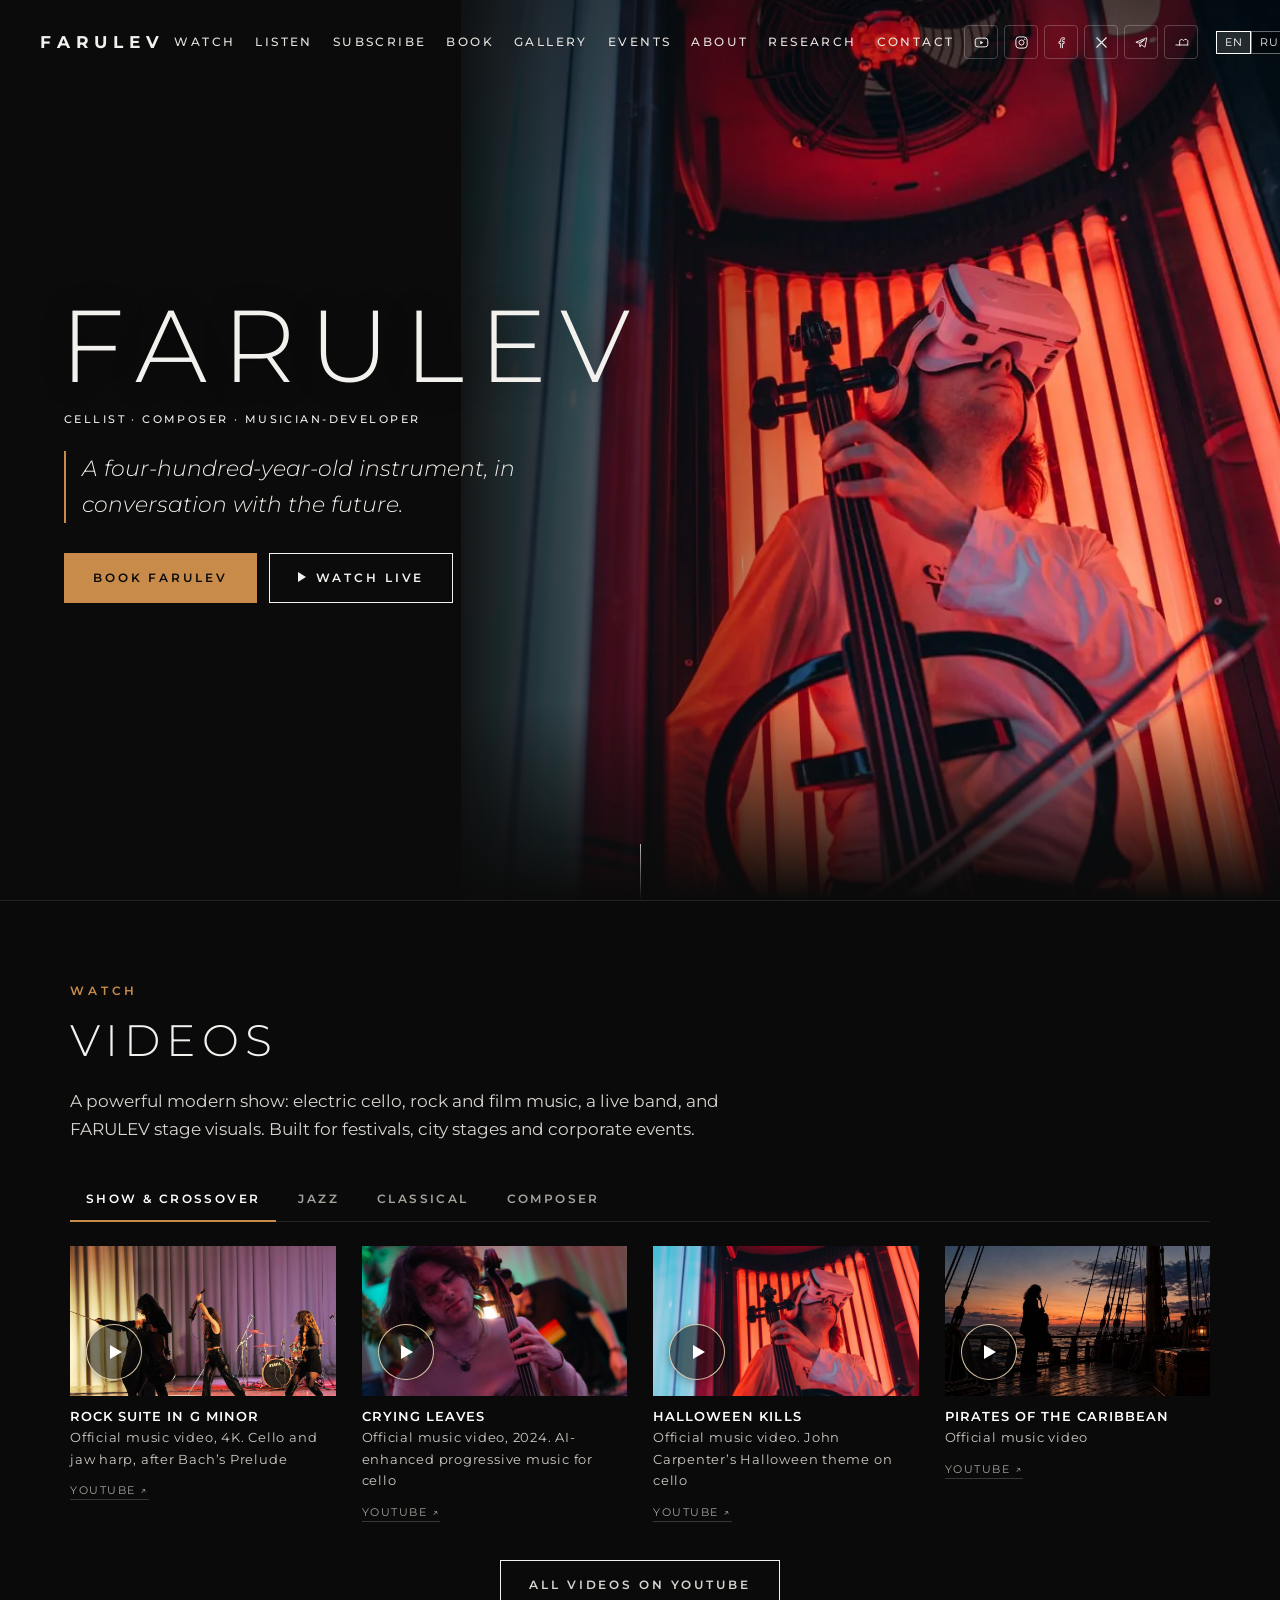
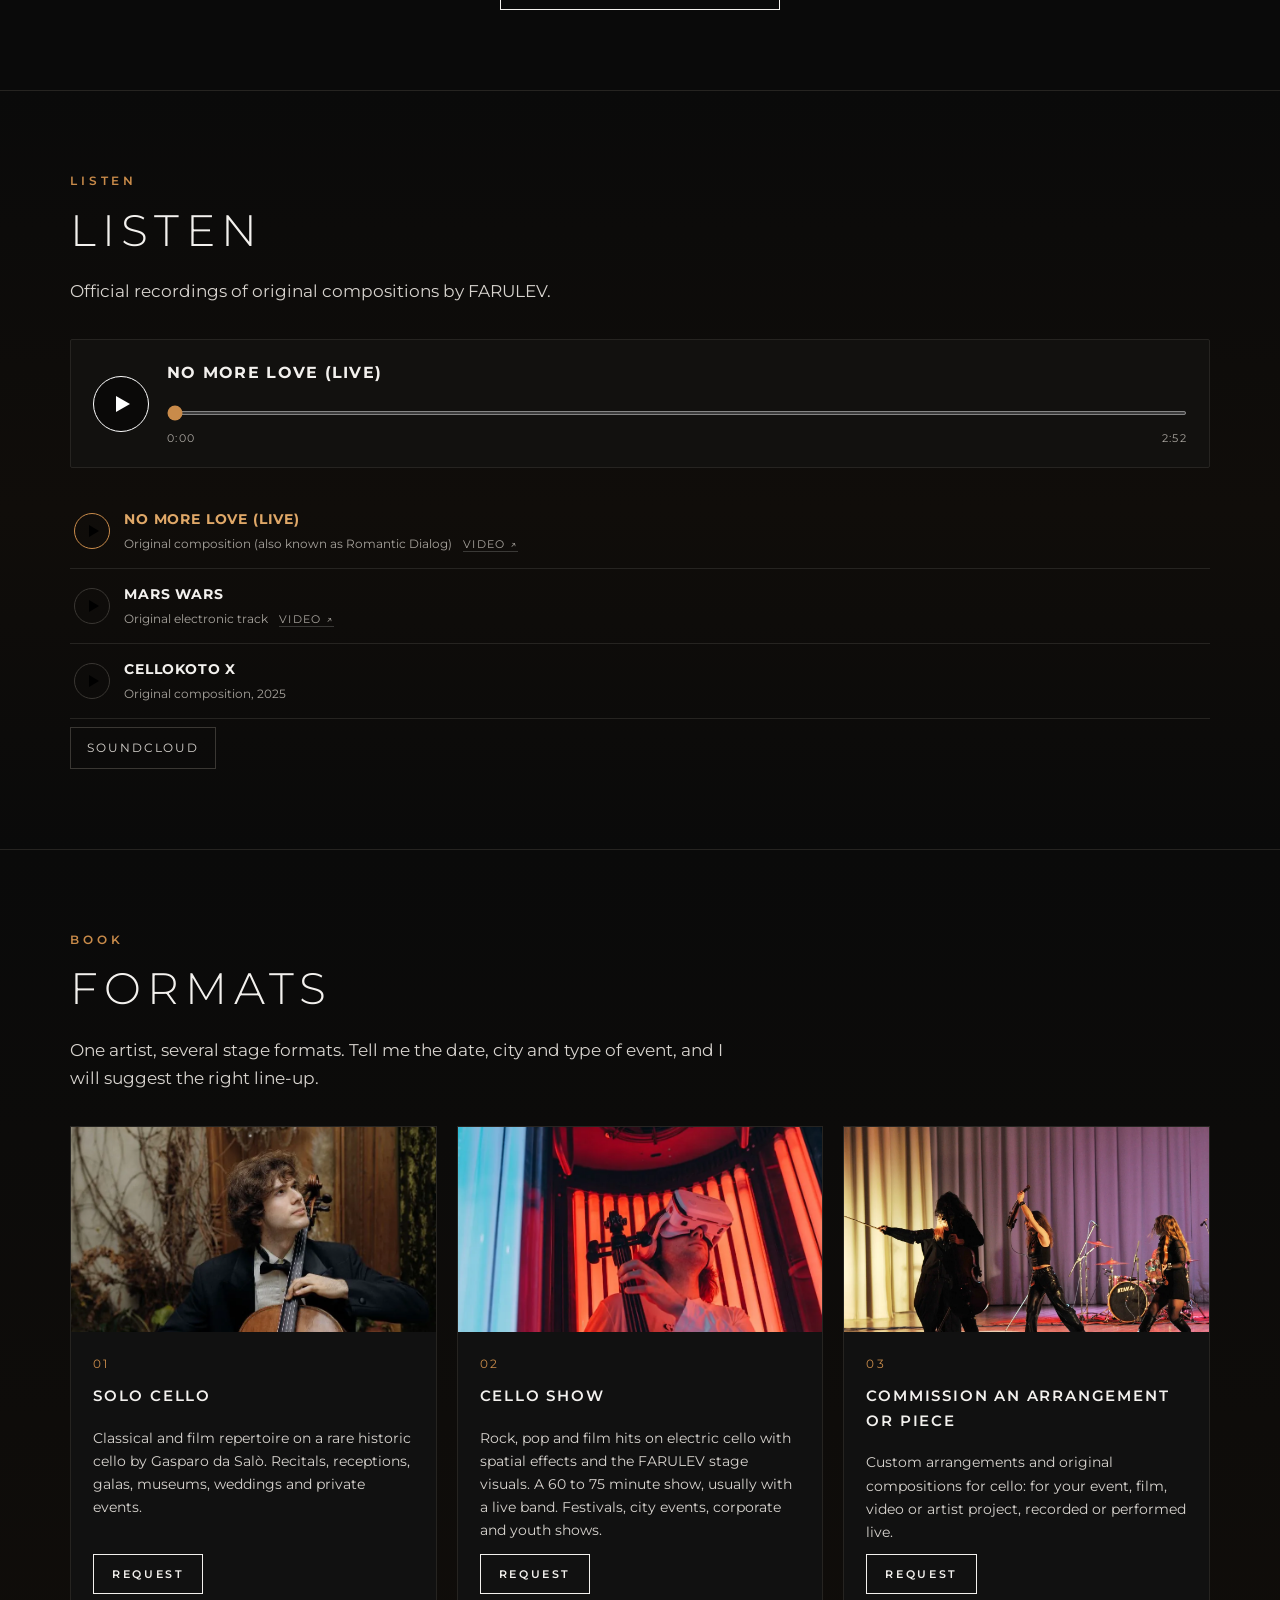
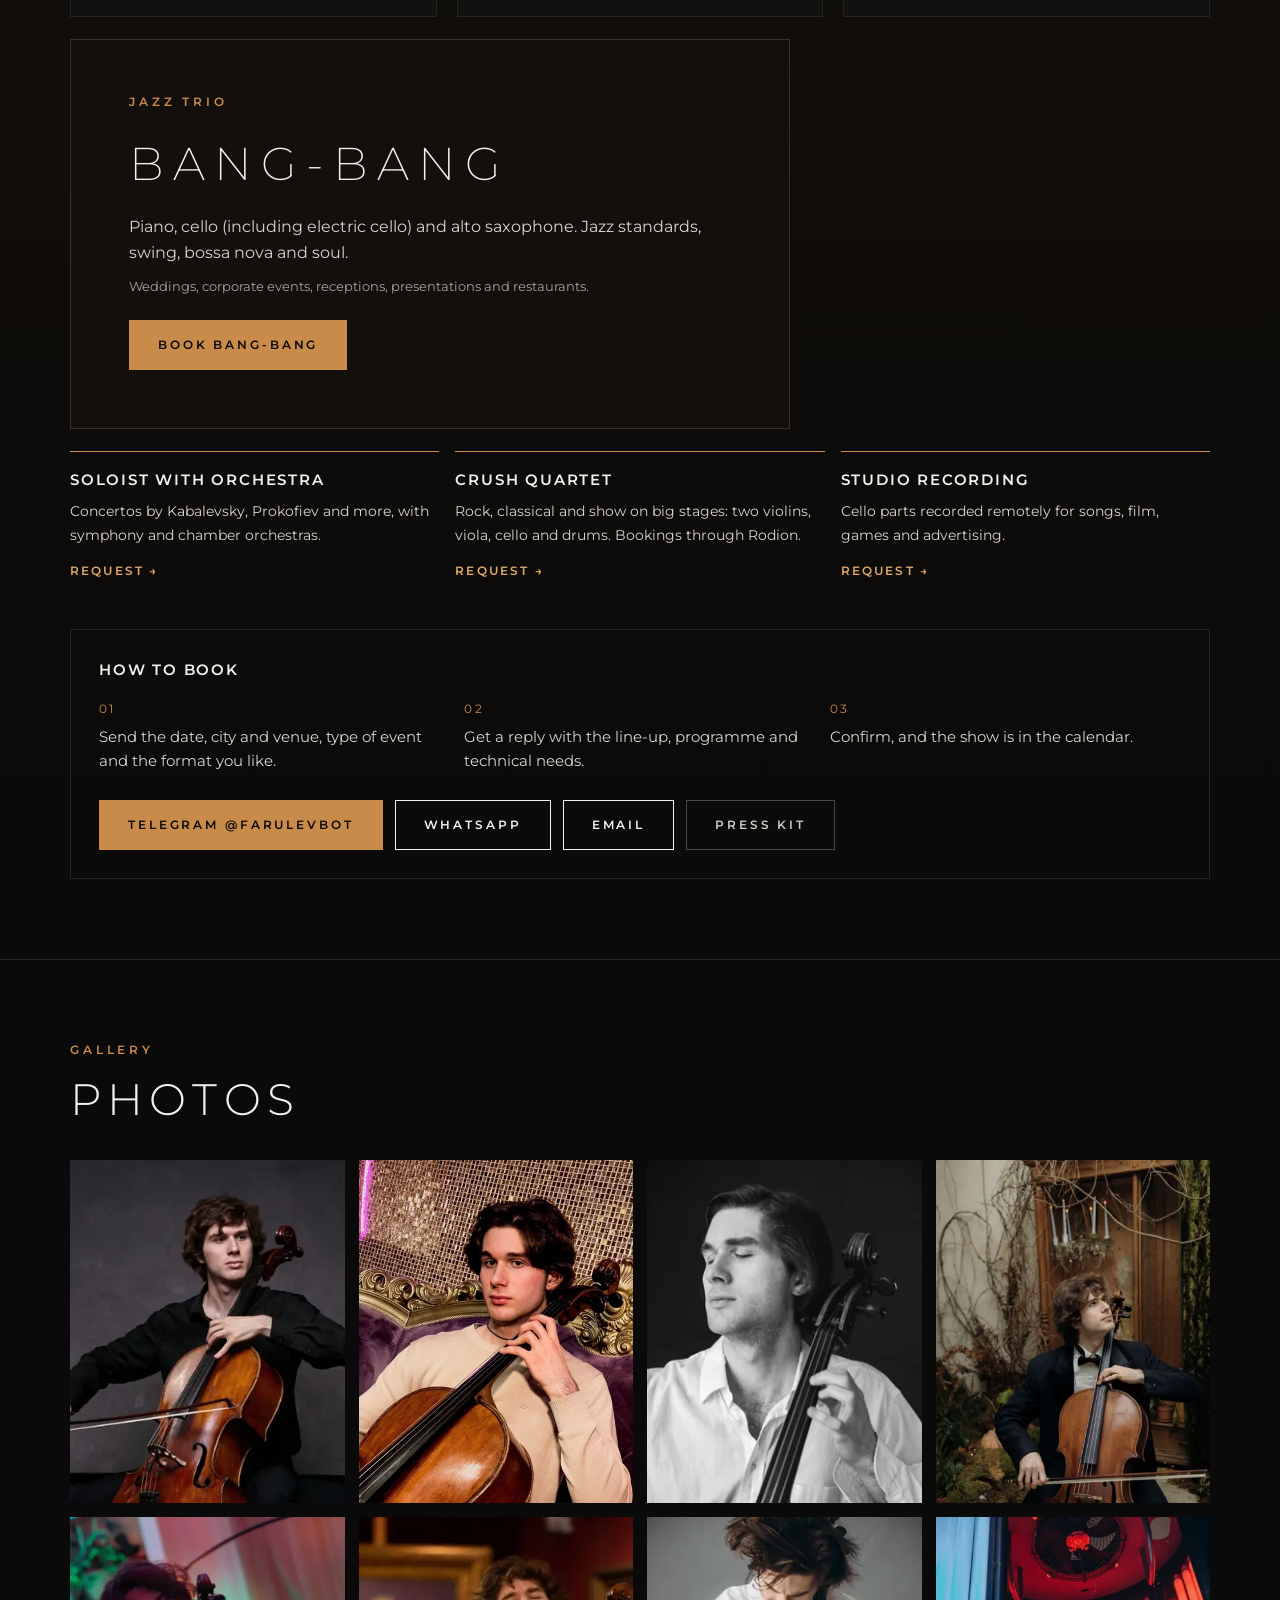
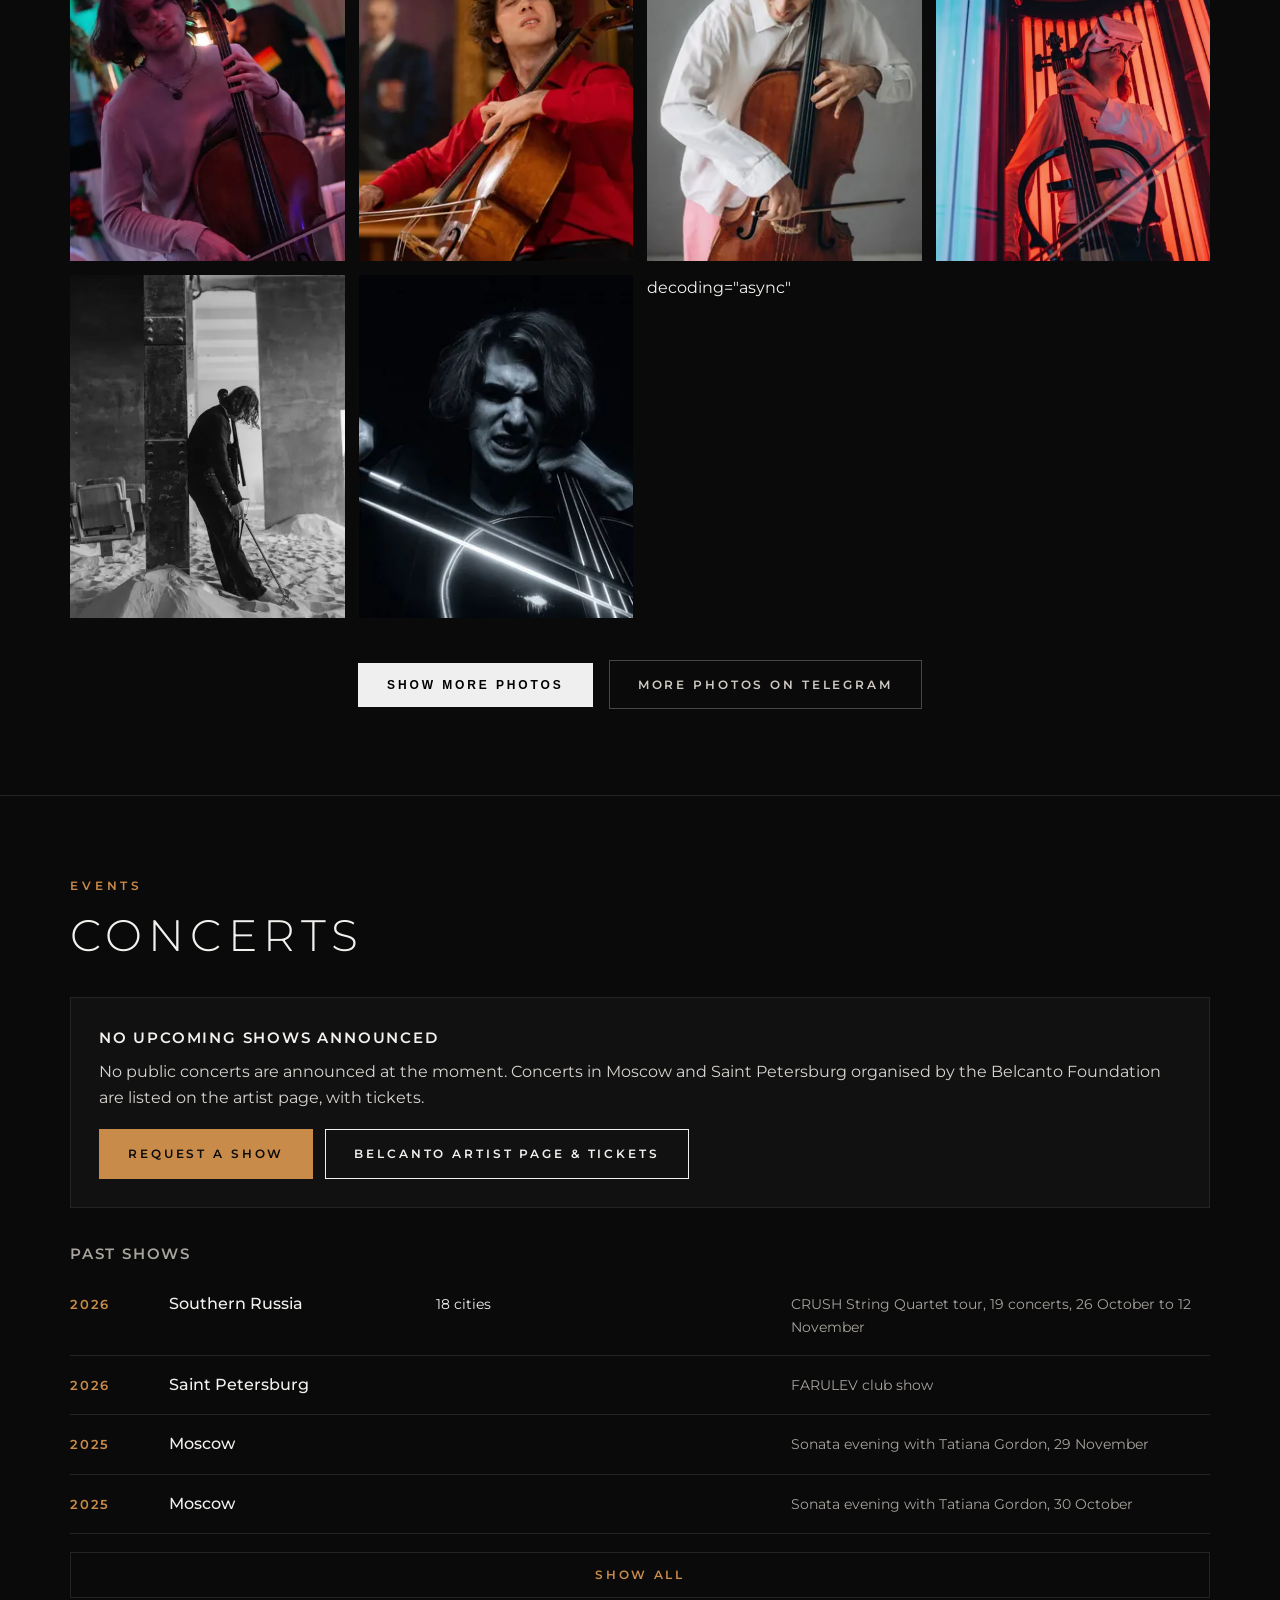
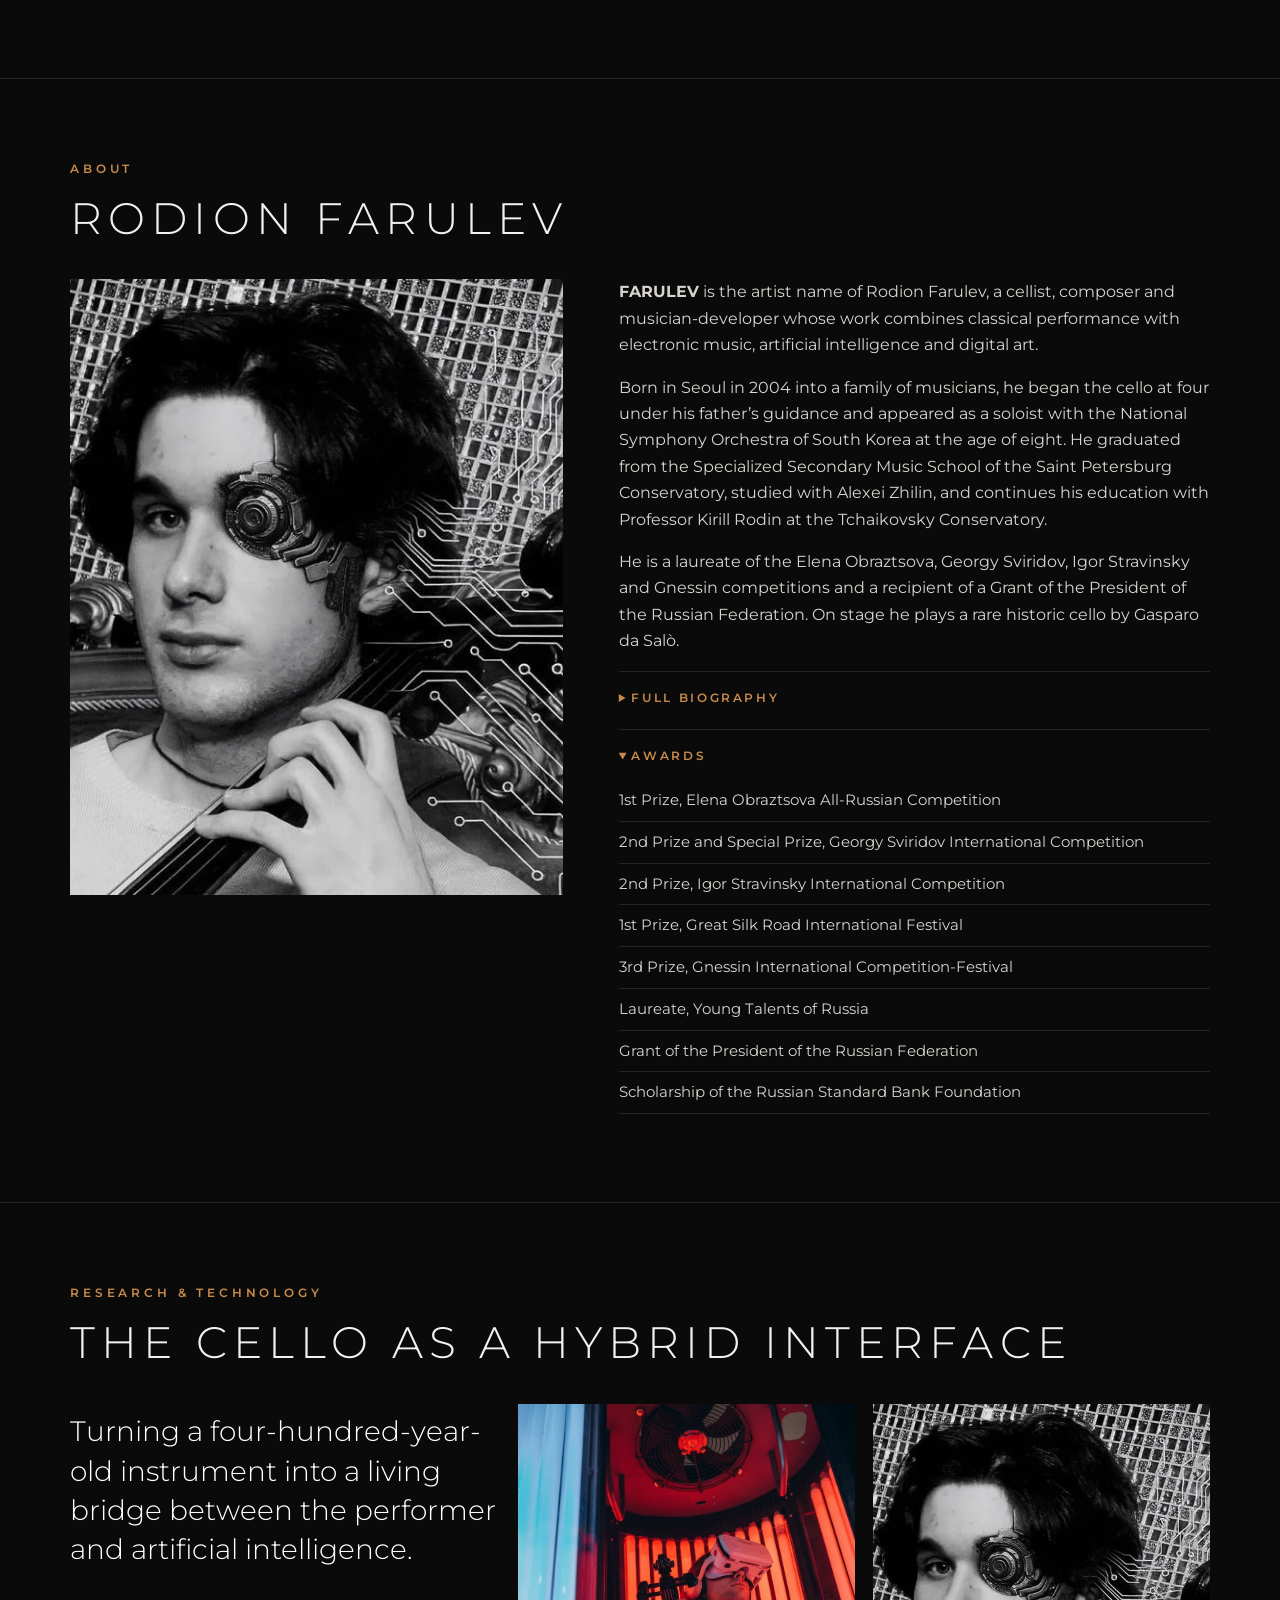
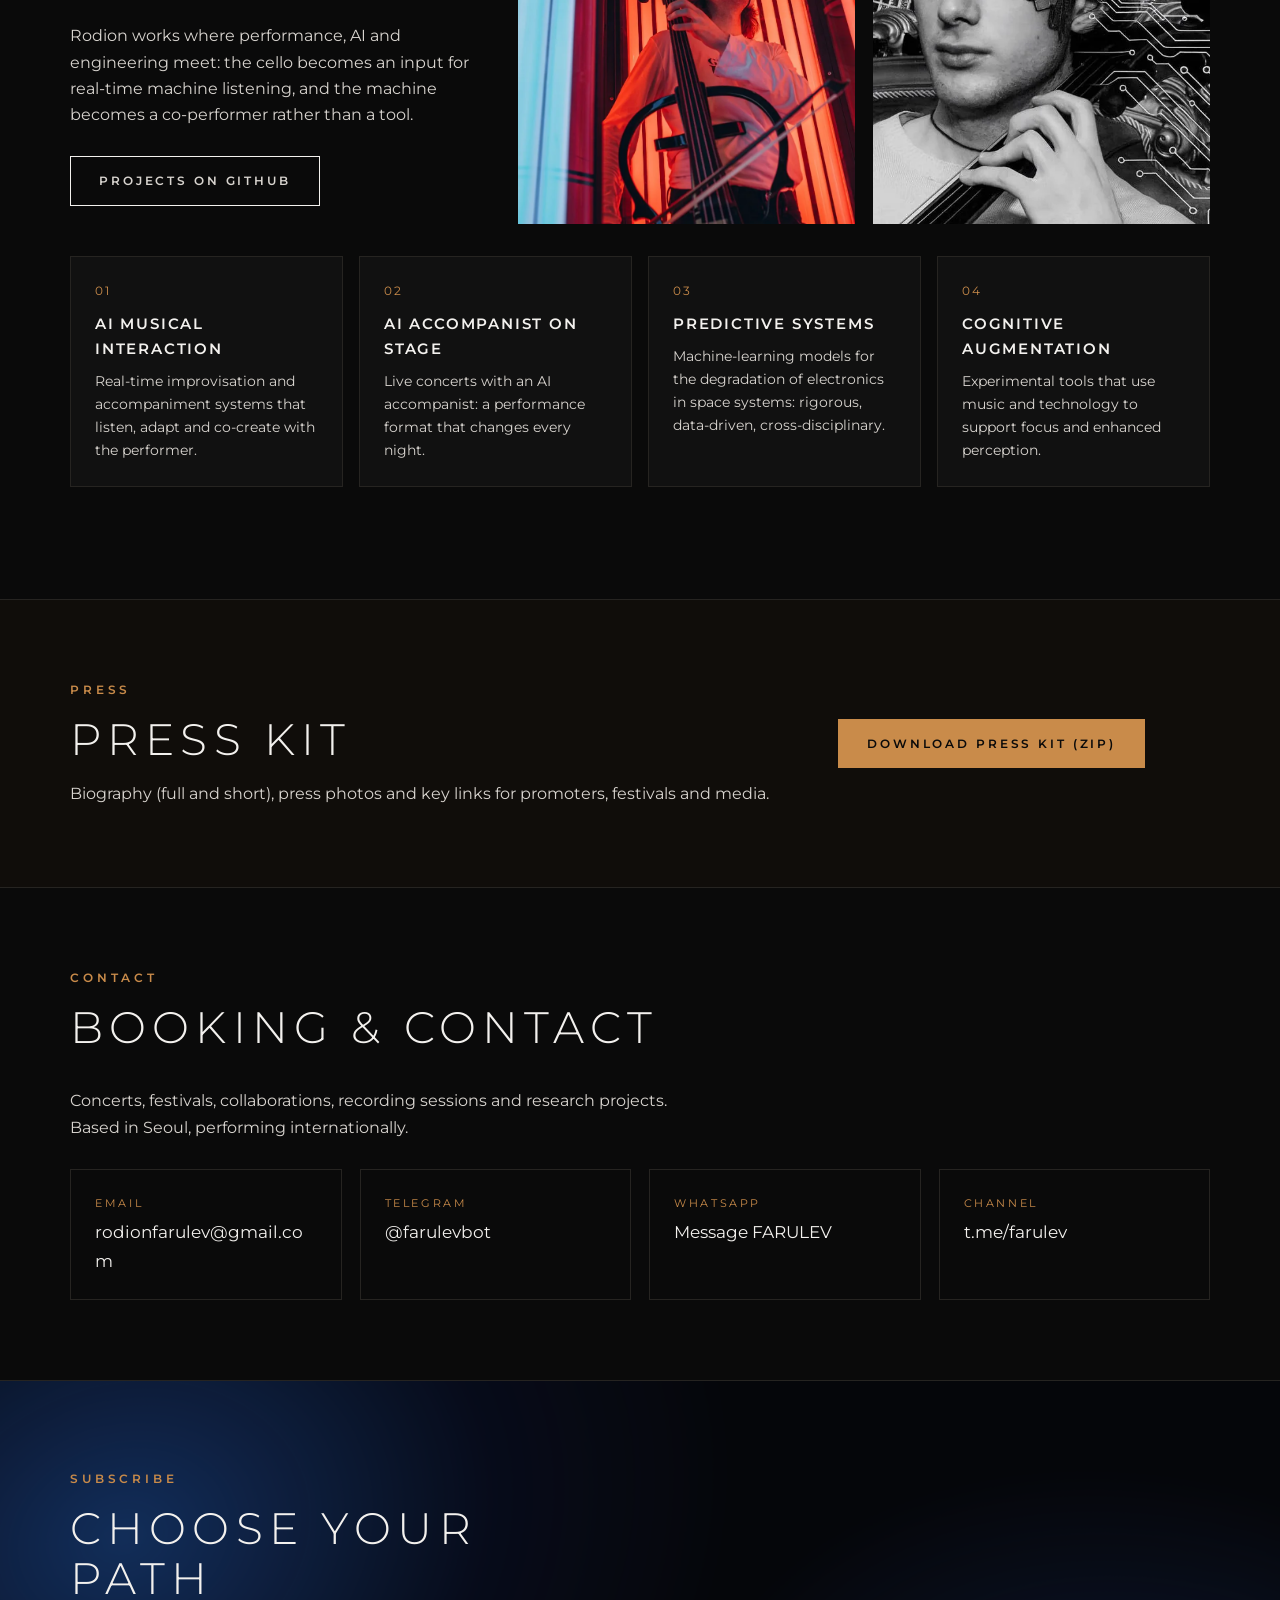
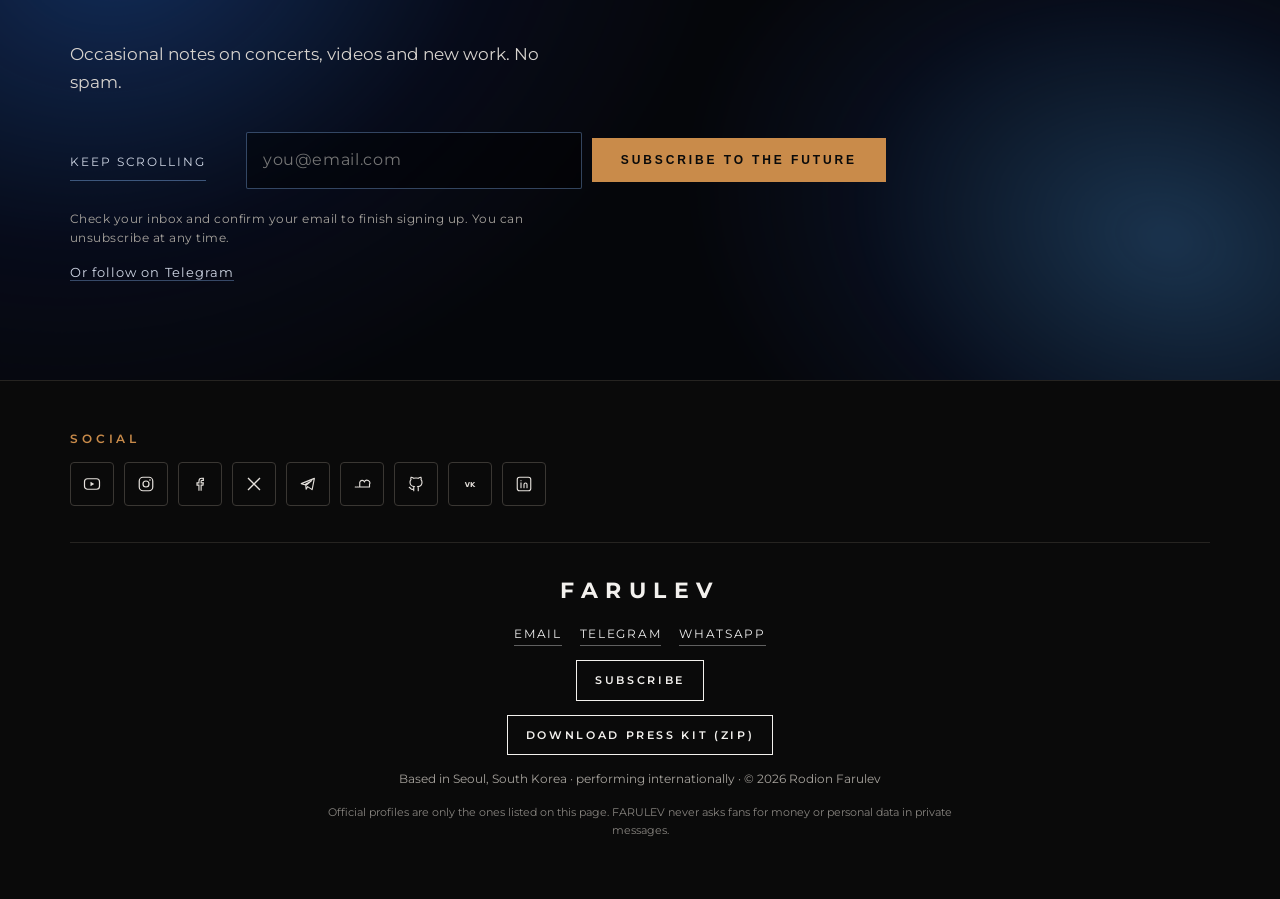
==== index.html @ 2a2e3b4a "Remove the concert-hall photo from the home hero slideshow. The hero now cycles four photographs, st" ====
<!doctype html>
<html lang="en">
<head>
<meta charset="utf-8">
<meta name="google-site-verification" content="AXUiE2TN0c1S2hLU2JSx1UadqK9WWhuqulKobGEoL-k">
<meta name="yandex-verification" content="6e8e9109e0ef683a">
<meta name="viewport" content="width=device-width,initial-scale=1">
<title>FARULEV - Cellist, Composer, Musician-Developer</title>
<meta name="description" content="FARULEV (Rodion Farulev): cellist, composer and musician-developer born in Seoul. Classical performance, electronic and crossover music, AI and digital art. Videos, concerts, biography and booking.">
<link rel="canonical" href="https://farulev.com/">
<link rel="alternate" hreflang="en" href="https://farulev.com/">
<link rel="alternate" hreflang="zh-CN" href="https://farulev.com/zh/">
<link rel="alternate" hreflang="ko" href="https://farulev.com/ko/">
<link rel="alternate" hreflang="ru" href="https://farulev.com/ru/">
<link rel="alternate" hreflang="x-default" href="https://farulev.com/">
<meta name="theme-color" content="#0a0a0a">
<meta property="og:type" content="website">
<meta property="og:site_name" content="FARULEV">
<meta property="og:title" content="FARULEV - Cellist, Composer, Musician-Developer">
<meta property="og:description" content="FARULEV (Rodion Farulev): cellist, composer and musician-developer born in Seoul. Classical performance, electronic and crossover music, AI and digital art. Videos, concerts, biography and booking.">
<meta property="og:url" content="https://farulev.com/">
<meta property="og:image" content="https://farulev.com/assets/img/og-image.jpg?v=759cbd2135">
<meta property="og:image:width" content="1200"><meta property="og:image:height" content="630">
<meta property="og:locale" content="en_US">
<meta name="twitter:card" content="summary_large_image">
<meta name="twitter:title" content="FARULEV - Cellist, Composer, Musician-Developer">
<meta name="twitter:description" content="FARULEV (Rodion Farulev): cellist, composer and musician-developer born in Seoul. Classical performance, electronic and crossover music, AI and digital art. Videos, concerts, biography and booking.">
<meta name="twitter:image" content="https://farulev.com/assets/img/og-image.jpg?v=759cbd2135">
<link rel="icon" href="/assets/img/favicon.svg?v=508ca19b02" type="image/svg+xml">
<link rel="preconnect" href="https://fonts.googleapis.com"><link rel="preconnect" href="https://fonts.gstatic.com" crossorigin>
<link href="https://fonts.googleapis.com/css2?family=Montserrat:ital,wght@0,200;0,300;0,400;0,500;0,600;0,700;1,300&amp;display=swap&amp;subset=cyrillic" rel="stylesheet">
<link rel="preload" as="image" href="/assets/img/hero-slide-vr-mobile.d25738831a.webp?v=d25738831a" media="(max-width:699px)" type="image/webp">
<link rel="preload" as="image" href="/assets/img/hero-slide-vr.374fdefdcc.webp?v=374fdefdcc" media="(min-width:700px)" type="image/webp">
<link rel="stylesheet" href="/assets/css/style.css?v=27dece374d">
<script type="application/ld+json">{"@context": "https://schema.org", "@graph": [{"@type": "Person", "@id": "https://farulev.com/#person", "name": "Rodion Farulev", "alternateName": ["FARULEV", "Родион Фарулев"], "url": "https://farulev.com/", "image": "https://farulev.com/assets/img/og-image.jpg?v=759cbd2135", "jobTitle": "Cellist, composer, musician-developer", "birthPlace": {"@type": "Place", "name": "Seoul, South Korea"}, "homeLocation": {"@type": "Place", "name": "Seoul, South Korea"}, "email": "mailto:rodionfarulev@gmail.com", "knowsAbout": ["Cello", "Classical music", "Electronic music", "Artificial intelligence", "Machine learning"], "sameAs": ["https://www.youtube.com/@CyberFarulev", "https://www.instagram.com/cyberfarulev/", "https://www.facebook.com/celle0n", "https://x.com/farulevcello", "https://t.me/farulev", "https://soundcloud.com/farulev", "https://github.com/farulev", "https://vk.com/farulev", "https://www.linkedin.com/in/celleon/", "https://www.belcantofund.com/people/rodion-farulev/"]}, {"@type": "MusicGroup", "@id": "https://farulev.com/#artist", "name": "FARULEV", "genre": ["Classical", "Crossover", "Rock", "Jazz"], "url": "https://farulev.com/", "image": "https://farulev.com/assets/img/og-image.jpg?v=759cbd2135", "member": {"@id": "https://farulev.com/#person"}, "sameAs": ["https://www.youtube.com/@CyberFarulev", "https://www.instagram.com/cyberfarulev/", "https://www.facebook.com/celle0n", "https://x.com/farulevcello", "https://t.me/farulev", "https://soundcloud.com/farulev", "https://github.com/farulev", "https://vk.com/farulev", "https://www.linkedin.com/in/celleon/"]}, {"@type": "WebSite", "url": "https://farulev.com/", "name": "FARULEV", "inLanguage": ["en", "zh-CN", "ko", "ru"]}]}</script>
</head>
<body>
<a class="skip" href="#main">Skip to content</a>
<header class="top">
 <a class="logo" href="/" aria-label="FARULEV home">FARULEV</a>
 <nav id="nav" class="nav" aria-label="Main"><a href="#watch">Watch</a><a href="#listen">Listen</a><a href="#subscribe">Subscribe</a><a href="#book">Book</a><a href="#gallery">Gallery</a><a href="#events">Events</a><a href="#about">About</a><a href="#research">Research</a><a href="#contact">Contact</a><div class="nsoc"><a href="https://www.youtube.com/@CyberFarulev" rel="me noopener" target="_blank" aria-label="YouTube" title="YouTube"><svg viewBox="0 0 24 24"><rect x="2" y="5" width="20" height="14" rx="4" fill="none" stroke="currentColor" stroke-width="1.6"/><path d="M10 9l5 3-5 3z" fill="currentColor"/></svg></a><a href="https://www.instagram.com/cyberfarulev/" rel="me noopener" target="_blank" aria-label="Instagram" title="Instagram"><svg viewBox="0 0 24 24"><rect x="3" y="3" width="18" height="18" rx="5" fill="none" stroke="currentColor" stroke-width="1.6"/><circle cx="12" cy="12" r="4" fill="none" stroke="currentColor" stroke-width="1.6"/><circle cx="17.3" cy="6.7" r="1.1" fill="currentColor"/></svg></a><a href="https://www.facebook.com/celle0n" rel="me noopener" target="_blank" aria-label="Facebook" title="Facebook"><svg viewBox="0 0 24 24"><path d="M13.5 21v-7.5h2.5l.4-3h-2.9V8.7c0-.9.3-1.5 1.5-1.5h1.5V4.5c-.3 0-1.2-.1-2.2-.1-2.2 0-3.7 1.3-3.7 3.8v2.3H8v3h2.6V21" fill="none" stroke="currentColor" stroke-width="1.5"/></svg></a><a href="https://x.com/farulevcello" rel="me noopener" target="_blank" aria-label="X" title="X"><svg viewBox="0 0 24 24"><path d="M4 4l16 16M20 4L4 20" stroke="currentColor" stroke-width="1.8"/></svg></a><a href="https://t.me/farulev" rel="me noopener" target="_blank" aria-label="Telegram" title="Telegram"><svg viewBox="0 0 24 24"><path d="M3 11.5L20.5 4.5 17.5 19.5 11.5 15.5 9.5 19 9 14 17 7.5 7.5 13z" fill="none" stroke="currentColor" stroke-width="1.5" stroke-linejoin="round"/></svg></a><a href="https://soundcloud.com/farulev" rel="me noopener" target="_blank" aria-label="SoundCloud" title="SoundCloud"><svg viewBox="0 0 24 24"><path d="M9 16V9.8A3.3 3.3 0 0 1 15.2 9 3.6 3.6 0 0 1 22 12.4V16M9 16H22M3 16h1.2M5.4 16h1.2M7.6 16h1.2" fill="none" stroke="currentColor" stroke-width="1.5" stroke-linecap="round"/></svg></a><a href="https://github.com/farulev" rel="me noopener" target="_blank" aria-label="GitHub" title="GitHub"><svg viewBox="0 0 24 24"><path d="M9 19c-4 1.3-4-2-6-2.5m12 4.5v-3.5c0-1 .1-1.4-.5-2 2.8-.3 5.5-1.4 5.5-6a4.6 4.6 0 0 0-1.3-3.2 4.2 4.2 0 0 0-.1-3.2s-1.1-.3-3.5 1.3a12 12 0 0 0-6.2 0C6.5 2.8 5.4 3.1 5.4 3.1a4.2 4.2 0 0 0-.1 3.2A4.6 4.6 0 0 0 4 9.5c0 4.6 2.7 5.7 5.5 6-.6.6-.6 1.2-.5 2V21" fill="none" stroke="currentColor" stroke-width="1.5" stroke-linecap="round"/></svg></a><a href="https://vk.com/farulev" rel="me noopener" target="_blank" aria-label="VK" title="VK"><svg viewBox="0 0 24 24"><text x="12" y="16.5" text-anchor="middle" font-size="9" font-weight="700" font-family="system-ui,Arial,sans-serif" fill="currentColor">VK</text></svg></a><a href="https://www.linkedin.com/in/celleon/" rel="me noopener" target="_blank" aria-label="LinkedIn" title="LinkedIn"><svg viewBox="0 0 24 24"><rect x="3" y="3" width="18" height="18" rx="3" fill="none" stroke="currentColor" stroke-width="1.5"/><path d="M8 10.5V17M8 7.5v.2M12 17v-4.2c0-1.3.8-2.1 2-2.1s2 .8 2 2.1V17" fill="none" stroke="currentColor" stroke-width="1.5" stroke-linecap="round"/></svg></a></div></nav>
 <div class="hr"><div class="hsoc"><a href="https://www.youtube.com/@CyberFarulev" rel="me noopener" target="_blank" aria-label="YouTube" title="YouTube"><svg viewBox="0 0 24 24"><rect x="2" y="5" width="20" height="14" rx="4" fill="none" stroke="currentColor" stroke-width="1.6"/><path d="M10 9l5 3-5 3z" fill="currentColor"/></svg></a><a href="https://www.instagram.com/cyberfarulev/" rel="me noopener" target="_blank" aria-label="Instagram" title="Instagram"><svg viewBox="0 0 24 24"><rect x="3" y="3" width="18" height="18" rx="5" fill="none" stroke="currentColor" stroke-width="1.6"/><circle cx="12" cy="12" r="4" fill="none" stroke="currentColor" stroke-width="1.6"/><circle cx="17.3" cy="6.7" r="1.1" fill="currentColor"/></svg></a><a href="https://www.facebook.com/celle0n" rel="me noopener" target="_blank" aria-label="Facebook" title="Facebook"><svg viewBox="0 0 24 24"><path d="M13.5 21v-7.5h2.5l.4-3h-2.9V8.7c0-.9.3-1.5 1.5-1.5h1.5V4.5c-.3 0-1.2-.1-2.2-.1-2.2 0-3.7 1.3-3.7 3.8v2.3H8v3h2.6V21" fill="none" stroke="currentColor" stroke-width="1.5"/></svg></a><a href="https://x.com/farulevcello" rel="me noopener" target="_blank" aria-label="X" title="X"><svg viewBox="0 0 24 24"><path d="M4 4l16 16M20 4L4 20" stroke="currentColor" stroke-width="1.8"/></svg></a><a href="https://t.me/farulev" rel="me noopener" target="_blank" aria-label="Telegram" title="Telegram"><svg viewBox="0 0 24 24"><path d="M3 11.5L20.5 4.5 17.5 19.5 11.5 15.5 9.5 19 9 14 17 7.5 7.5 13z" fill="none" stroke="currentColor" stroke-width="1.5" stroke-linejoin="round"/></svg></a><a href="https://soundcloud.com/farulev" rel="me noopener" target="_blank" aria-label="SoundCloud" title="SoundCloud"><svg viewBox="0 0 24 24"><path d="M9 16V9.8A3.3 3.3 0 0 1 15.2 9 3.6 3.6 0 0 1 22 12.4V16M9 16H22M3 16h1.2M5.4 16h1.2M7.6 16h1.2" fill="none" stroke="currentColor" stroke-width="1.5" stroke-linecap="round"/></svg></a></div><nav class="langs" aria-label="Language"><details class="lang-dd"><summary aria-label="Language">EN</summary><div class="lang-dd-list"><a class="lang on" aria-current="page" href="/" hreflang="en" lang="en">EN</a><a class="lang" href="/ru/" hreflang="ru" lang="ru">RU</a><a class="lang" href="/zh/" hreflang="zh-CN" lang="zh-CN">中文</a><a class="lang" href="/ko/" hreflang="ko" lang="ko">한국어</a></div></details><span class="lang-inline"><a class="lang on" aria-current="page" href="/" hreflang="en" lang="en">EN</a><a class="lang" href="/ru/" hreflang="ru" lang="ru">RU</a><a class="lang" href="/zh/" hreflang="zh-CN" lang="zh-CN">中文</a><a class="lang" href="/ko/" hreflang="ko" lang="ko">한국어</a></span></nav><a class="btn acc sm hbook" href="#book">Book</a>
 <button class="burger" aria-label="Menu" aria-expanded="false" aria-controls="nav"><span></span><span></span><span></span></button></div>
</header>
<main id="main">
<section class="hero" aria-label="FARULEV">
 <div class="hero-slides" data-interval="6000"><picture class="hero-slide slide on hs-vr"><source media="(max-width:699px)" srcset="/assets/img/hero-slide-vr-mobile.d25738831a.webp?v=d25738831a"><source srcset="/assets/img/hero-slide-vr.374fdefdcc.webp?v=374fdefdcc" type="image/webp"><img src="/assets/img/hero-slide-vr.cb418cfeb4.jpg?v=cb418cfeb4" alt="Electric cello and VR headset in red light" fetchpriority="high"></picture><picture class="hero-slide slide hs-gold"><source media="(max-width:699px)" srcset="/assets/img/hero-slide-gold-mobile.fb767791c0.webp?v=fb767791c0"><source srcset="/assets/img/hero-slide-gold.bbd00095cc.webp?v=bbd00095cc" type="image/webp"><img src="/assets/img/hero-slide-gold.bb5b2a0bf4.jpg?v=bb5b2a0bf4" alt="Portrait with cello in front of a golden mosaic" decoding="async"></picture><picture class="hero-slide slide hs-candles"><source media="(max-width:699px)" srcset="/assets/img/hero-slide-candles-mobile.70b193f31a.webp?v=70b193f31a"><source srcset="/assets/img/hero-slide-candles.c63a4da406.webp?v=c63a4da406" type="image/webp"><img src="/assets/img/hero-slide-candles.eeded90a0d.jpg?v=eeded90a0d" alt="Rodion Farulev in a tuxedo with cello and candles" decoding="async"></picture><picture class="hero-slide slide hs-glow"><source media="(max-width:699px)" srcset="/assets/img/hero-slide-glow-mobile.9db7d29073.webp?v=9db7d29073"><source srcset="/assets/img/hero-slide-glow.d5b03f50cb.webp?v=d5b03f50cb" type="image/webp"><img src="/assets/img/hero-slide-glow.7a4353cd3f.jpg?v=7a4353cd3f" alt="Black-and-white studio portrait of FARULEV with a light-lined cello" decoding="async"></picture></div>
 <div class="hero-in">
  <h1>FARULEV</h1>
  <p class="role">Cellist &middot; Composer &middot; Musician-Developer</p>
  <blockquote>A four-hundred-year-old instrument, in conversation with the future.</blockquote>
  
  <div class="ctas"><a class="btn acc" href="#book">Book FARULEV</a><a class="btn" href="#watch"><span class="pi"></span>Watch live</a></div>
 </div>
 <a class="scroll" href="#watch" aria-label="Scroll"></a>
</section>

<section id="watch"><div class="wrap">
 <p class="kicker">Watch</p><h2>Videos</h2>
 <p class="lead">A powerful modern show: electric cello, rock and film music, a live band, and FARULEV stage visuals. Built for festivals, city stages and corporate events.</p>
 <div class="tabs" role="tablist"><button role="tab" class="tab on" aria-selected="true" data-tab="show">Show &amp; Crossover</button><button role="tab" class="tab" aria-selected="false" data-tab="jazz">Jazz</button><button role="tab" class="tab" aria-selected="false" data-tab="classical">Classical</button><button role="tab" class="tab" aria-selected="false" data-tab="composer">Composer</button></div>
 <div class="panel on" data-panel="show" role="tabpanel"><div class="vgrid four"><div class="v"><div class="sv"><img class="poster" src="/assets/video/17E5AvyTybU.jpg?v=7152afda92" alt="" width="960" height="540" decoding="async"><video controls preload="none" playsinline webkit-playsinline aria-label="Rock Suite in G minor"><source src="/assets/video/17E5AvyTybU.mp4?v=81669205d3" type="video/mp4"></video><button type="button" class="svp" aria-label="Play Rock Suite in G minor"><span class="play"></span></button></div><p class="vcap"><b>Rock Suite in G minor</b>Official music video, 4K. Cello and jaw harp, after Bach&rsquo;s Prelude</p><p class="vext"><a class="alt" href="https://youtu.be/17E5AvyTybU" target="_blank" rel="noopener">YouTube &#8599;</a></p></div><div class="v"><div class="sv"><img class="poster" src="/assets/video/DfV1zVK0y44.jpg?v=5379ae9301" alt="" width="960" height="540" decoding="async"><video controls preload="none" playsinline webkit-playsinline aria-label="Crying Leaves"><source src="/assets/video/DfV1zVK0y44.mp4?v=fda8dfa974" type="video/mp4"></video><button type="button" class="svp" aria-label="Play Crying Leaves"><span class="play"></span></button></div><p class="vcap"><b>Crying Leaves</b>Official music video, 2024. AI-enhanced progressive music for cello</p><p class="vext"><a class="alt" href="https://youtu.be/DfV1zVK0y44" target="_blank" rel="noopener">YouTube &#8599;</a></p></div><div class="v"><div class="sv"><img class="poster" src="/assets/video/tEaMrW90JpY.jpg?v=4bb5a4674f" alt="" width="960" height="540" decoding="async"><video controls preload="none" playsinline webkit-playsinline aria-label="Halloween Kills"><source src="/assets/video/tEaMrW90JpY.mp4?v=eddecaddcb" type="video/mp4"></video><button type="button" class="svp" aria-label="Play Halloween Kills"><span class="play"></span></button></div><p class="vcap"><b>Halloween Kills</b>Official music video. John Carpenter&rsquo;s Halloween theme on cello</p><p class="vext"><a class="alt" href="https://youtu.be/tEaMrW90JpY" target="_blank" rel="noopener">YouTube &#8599;</a></p></div><div class="v"><div class="sv"><img class="poster" src="/assets/video/P0O40vWPLYE.jpg?v=2dd987cf6f" alt="" width="960" height="540" decoding="async"><video controls preload="none" playsinline webkit-playsinline aria-label="Pirates of the Caribbean"><source src="/assets/video/P0O40vWPLYE.mp4?v=701d658d68" type="video/mp4"></video><button type="button" class="svp" aria-label="Play Pirates of the Caribbean"><span class="play"></span></button></div><p class="vcap"><b>Pirates of the Caribbean</b>Official music video</p><p class="vext"><a class="alt" href="https://youtu.be/P0O40vWPLYE" target="_blank" rel="noopener">YouTube &#8599;</a></p></div></div></div><div class="panel" data-panel="jazz" role="tabpanel"><div class="vgrid one"><div class="v"><div class="sv"><img class="poster" src="/assets/video/9B6ANooLEN4.jpg?v=7633c0e9f6" alt="" width="960" height="540" decoding="async"><video controls preload="none" playsinline webkit-playsinline aria-label="BANG-BANG: Fly Me To The Moon"><source src="/assets/video/9B6ANooLEN4.mp4?v=da3a31365e" type="video/mp4"></video><button type="button" class="svp" aria-label="Play BANG-BANG: Fly Me To The Moon"><span class="play"></span></button></div><p class="vcap"><b>BANG-BANG: Fly Me To The Moon</b>Official video, 4K. Saxophone, piano and pizzicato cello</p><p class="vext"><a class="alt" href="https://youtu.be/9B6ANooLEN4" target="_blank" rel="noopener">YouTube &#8599;</a></p></div></div></div><div class="panel" data-panel="classical" role="tabpanel"><div class="vgrid four"><div class="v"><div class="sv"><img class="poster" src="/assets/video/Jzk7kFboErQ.jpg?v=2566d20a0d" alt="" width="960" height="540" decoding="async"><video controls preload="none" playsinline webkit-playsinline aria-label="Flight of the Bumblebee"><source src="/assets/video/Jzk7kFboErQ.mp4?v=ba6cf4639f" type="video/mp4"></video><button type="button" class="svp" aria-label="Play Flight of the Bumblebee"><span class="play"></span></button></div><p class="vcap"><b>Flight of the Bumblebee</b>Rimsky-Korsakov. Live, with Ulyana Degtyareva (piano)</p><p class="vext"><a class="alt" href="https://youtu.be/Jzk7kFboErQ" target="_blank" rel="noopener">YouTube &#8599;</a></p></div><div class="v"><div class="sv"><img class="poster" src="/assets/video/1NKZUy1KCTc.jpg?v=06872bb665" alt="" width="960" height="540" decoding="async"><video controls preload="none" playsinline webkit-playsinline aria-label="Bach: Cello Suite No. 1, Prelude"><source src="/assets/video/1NKZUy1KCTc.mp4?v=6defe96c8b" type="video/mp4"></video><button type="button" class="svp" aria-label="Play Bach: Cello Suite No. 1, Prelude"><span class="play"></span></button></div><p class="vcap"><b>Bach: Cello Suite No. 1, Prelude</b>Official video. Palace Square by the Hermitage, St Petersburg</p><p class="vext"><a class="alt" href="https://youtu.be/1NKZUy1KCTc" target="_blank" rel="noopener">YouTube &#8599;</a></p></div><div class="v"><div class="sv"><img class="poster" src="/assets/video/hUnl1lfKtos.jpg?v=008e900372" alt="" width="960" height="540" decoding="async"><video controls preload="none" playsinline webkit-playsinline aria-label="Song of the Birds"><source src="/assets/video/hUnl1lfKtos.mp4?v=f02b426fc3" type="video/mp4"></video><button type="button" class="svp" aria-label="Play Song of the Birds"><span class="play"></span></button></div><p class="vcap"><b>Song of the Birds</b>Official music video. Pablo Casals</p><p class="vext"><a class="alt" href="https://youtu.be/hUnl1lfKtos" target="_blank" rel="noopener">YouTube &#8599;</a></p></div><div class="v"><div class="sv"><img class="poster" src="/assets/video/m0UeVkcI5eM.jpg?v=3c122bfc16" alt="" width="960" height="540" decoding="async"><video controls preload="none" playsinline webkit-playsinline aria-label="Vocalise"><source src="/assets/video/m0UeVkcI5eM.mp4?v=f8eb9feaf9" type="video/mp4"></video><button type="button" class="svp" aria-label="Play Vocalise"><span class="play"></span></button></div><p class="vcap"><b>Vocalise</b>Rachmaninoff. Live performance</p><p class="vext"><a class="alt" href="https://youtu.be/m0UeVkcI5eM" target="_blank" rel="noopener">YouTube &#8599;</a></p></div></div></div><div class="panel" data-panel="composer" role="tabpanel"><div class="vgrid two"><div class="v"><div class="sv"><img class="poster" src="/assets/video/IylBXnj3SwQ.jpg?v=bd411b2fb9" alt="" width="960" height="540" decoding="async"><video controls preload="none" playsinline webkit-playsinline aria-label="Linggang Guli Guli Watcha Mushroom Cats"><source src="/assets/video/IylBXnj3SwQ.mp4?v=a4c7bc7e65" type="video/mp4"></video><button type="button" class="svp" aria-label="Play Linggang Guli Guli Watcha Mushroom Cats"><span class="play"></span></button></div><p class="vcap"><b>Linggang Guli Guli Watcha Mushroom Cats</b>Animated short. Music and animation by Rodion Farulev</p><p class="vext"><a class="alt" href="https://youtu.be/IylBXnj3SwQ" target="_blank" rel="noopener">YouTube &#8599;</a></p></div><div class="v"><div class="sv"><img class="poster" src="/assets/video/jGtzenVGYZI.jpg?v=f922e84776" alt="" width="960" height="540" decoding="async"><video controls preload="none" playsinline webkit-playsinline aria-label="Cybercello"><source src="/assets/video/jGtzenVGYZI.mp4?v=6789b8e7bf" type="video/mp4"></video><button type="button" class="svp" aria-label="Play Cybercello"><span class="play"></span></button></div><p class="vcap"><b>Cybercello</b>Official video. Original visual work by Rodion Farulev</p><p class="vext"><a class="alt" href="https://youtu.be/jGtzenVGYZI" target="_blank" rel="noopener">YouTube &#8599;</a></p></div></div></div>
 <p class="center"><a class="btn" href="https://www.youtube.com/@CyberFarulev" target="_blank" rel="noopener">All videos on YouTube</a></p>
</div></section>
<section id="listen" class="listen"><div class="wrap"><p class="kicker">Listen</p><h2>Listen</h2><p class="lead">Official recordings of original compositions by FARULEV.</p><div class="player" data-src="/assets/audio/no-more-love-live.mp3?v=4b7ab2e03e"><button type="button" class="pplay" aria-label="Play"></button><div class="pmeta"><b class="ptitle">NO MORE LOVE (LIVE)</b><input type="range" class="pbar" min="0" max="1000" value="0" aria-label="Seek"><div class="ptime"><span class="pcur">0:00</span><span class="pdur">0:00</span></div></div></div><ol class="tracks"><li class="track on" data-src="/assets/audio/no-more-love-live.mp3?v=4b7ab2e03e" data-title="NO MORE LOVE (LIVE)"><button type="button" class="tplay" aria-label="Play NO MORE LOVE (LIVE)"></button><div class="tmeta"><b>NO MORE LOVE (LIVE)</b><span>Original composition (also known as Romantic Dialog) <a class="tvid" href="https://youtu.be/D-JUCOtSr8Y" target="_blank" rel="noopener">Video &#8599;</a></span></div></li><li class="track" data-src="/assets/audio/mars-wars.mp3?v=088cc7d86f" data-title="MARS WARS"><button type="button" class="tplay" aria-label="Play MARS WARS"></button><div class="tmeta"><b>MARS WARS</b><span>Original electronic track <a class="tvid" href="https://youtu.be/4CtOVRn5W2U" target="_blank" rel="noopener">Video &#8599;</a></span></div></li><li class="track" data-src="/assets/audio/cellokoto-x.mp3?v=9d223073c4" data-title="CELLOKOTO X"><button type="button" class="tplay" aria-label="Play CELLOKOTO X"></button><div class="tmeta"><b>CELLOKOTO X</b><span>Original composition, 2025</span></div></li></ol><p class="platforms"><a href="https://soundcloud.com/farulev" target="_blank" rel="noopener">SoundCloud</a></p></div></section>

<section id="book" class="book"><div class="wrap">
 <p class="kicker">Book</p><h2>Formats</h2>
 <p class="lead">One artist, several stage formats. Tell me the date, city and type of event, and I will suggest the right line-up.</p>
 <div class="fmts"><article class="fmt"><div class="v"><div class="sv still"><img class="poster" src="/assets/img/farulev-candles.webp?v=5dbda71098" alt="Rodion Farulev in a tuxedo with cello and candles" width="853" height="1280" loading="lazy" style="object-position:50% 42%"></div></div><div class="fb"><span class="n">01</span><h3>Solo cello</h3><p>Classical and film repertoire on a rare historic cello by Gasparo da Sal&ograve;. Recitals, receptions, galas, museums, weddings and private events.</p><a class="btn sm" href="mailto:rodionfarulev@gmail.com?subject=Booking%20request%3A%20Solo%20cello&body=Date%3A%0ACity%20/%20venue%3A%0AType%20of%20event%3A%0AFormat%3A%20Solo%20cello%0AGuests%20/%20audience%20size%3A%0A">Request</a></div></article><article class="fmt"><div class="v"><div class="sv still"><img class="poster" src="/assets/img/farulev-red-booth-vr.webp?v=4971318f0b" alt="Electric cello and VR headset in red light" width="853" height="1280" loading="lazy" style="object-position:50% 28%"></div></div><div class="fb"><span class="n">02</span><h3>Cello Show</h3><p>Rock, pop and film hits on electric cello with spatial effects and the FARULEV stage visuals. A 60 to 75 minute show, usually with a live band. Festivals, city events, corporate and youth shows.</p><a class="btn sm" href="mailto:rodionfarulev@gmail.com?subject=Booking%20request%3A%20Cello%20Show&body=Date%3A%0ACity%20/%20venue%3A%0AType%20of%20event%3A%0AFormat%3A%20Cello%20Show%0AGuests%20/%20audience%20size%3A%0A">Request</a></div></article><article class="fmt"><div class="v"><div class="sv still"><img class="poster" src="/assets/img/farulev-show-bow.webp?v=04e3a9cac7" alt="FARULEV live show, bow extended, with the band" width="1280" height="960" loading="lazy" style="object-position:50% 42%"></div></div><div class="fb"><span class="n">03</span><h3>Commission an arrangement or piece</h3><p>Custom arrangements and original compositions for cello: for your event, film, video or artist project, recorded or performed live.</p><a class="btn sm" href="mailto:rodionfarulev@gmail.com?subject=Booking%20request%3A%20Commission%20an%20arrangement%20or%20piece&body=Date%3A%0ACity%20/%20venue%3A%0AType%20of%20event%3A%0AFormat%3A%20Commission%20an%20arrangement%20or%20piece%0AGuests%20/%20audience%20size%3A%0A">Request</a></div></article></div>
 <div class="bang bang-text">
  <div class="bt"><p class="kicker">Jazz trio</p><h3 class="bh">BANG-BANG</h3><p>Piano, cello (including electric cello) and alto saxophone. Jazz standards, swing, bossa nova and soul.</p><p class="small">Weddings, corporate events, receptions, presentations and restaurants.</p>
   <a class="btn acc" href="mailto:rodionfarulev@gmail.com?subject=Booking%20request%3A%20BANG-BANG&body=Date%3A%0ACity%20/%20venue%3A%0AType%20of%20event%3A%0AFormat%3A%20BANG-BANG%0AGuests%20/%20audience%20size%3A%0A">Book BANG-BANG</a></div>
 </div>
 <div class="minis"><div class="mini"><h3>Soloist with orchestra</h3><p>Concertos by Kabalevsky, Prokofiev and more, with symphony and chamber orchestras.</p><a href="mailto:rodionfarulev@gmail.com?subject=Booking%20request%3A%20Soloist%20with%20orchestra&body=Date%3A%0ACity%20/%20venue%3A%0AType%20of%20event%3A%0AFormat%3A%20Soloist%20with%20orchestra%0AGuests%20/%20audience%20size%3A%0A">Request &rarr;</a></div><div class="mini"><h3>CRUSH Quartet</h3><p>Rock, classical and show on big stages: two violins, viola, cello and drums. Bookings through Rodion.</p><a href="mailto:rodionfarulev@gmail.com?subject=Booking%20request%3A%20CRUSH%20Quartet&body=Date%3A%0ACity%20/%20venue%3A%0AType%20of%20event%3A%0AFormat%3A%20CRUSH%20Quartet%0AGuests%20/%20audience%20size%3A%0A">Request &rarr;</a></div><div class="mini"><h3>Studio recording</h3><p>Cello parts recorded remotely for songs, film, games and advertising.</p><a href="mailto:rodionfarulev@gmail.com?subject=Booking%20request%3A%20Studio%20recording&body=Date%3A%0ACity%20/%20venue%3A%0AType%20of%20event%3A%0AFormat%3A%20Studio%20recording%0AGuests%20/%20audience%20size%3A%0A">Request &rarr;</a></div></div>
 <div class="how"><h3>How to book</h3><ol><li><span>01</span>Send the date, city and venue, type of event and the format you like.</li><li><span>02</span>Get a reply with the line-up, programme and technical needs.</li><li><span>03</span>Confirm, and the show is in the calendar.</li></ol>
  <div class="ctas"><a class="btn acc" href="https://t.me/farulevbot" target="_blank" rel="noopener">Telegram @farulevbot</a><a class="btn" href="https://wa.me/message/OKL5R6RD77RZG1" target="_blank" rel="noopener">WhatsApp</a><a class="btn" href="mailto:rodionfarulev@gmail.com?subject=Booking%20request%3A%20FARULEV&body=Date%3A%0ACity%20/%20venue%3A%0AType%20of%20event%3A%0AFormat%3A%20FARULEV%0AGuests%20/%20audience%20size%3A%0A">Email</a><a class="btn ghost" href="/press/FARULEV_press_kit.zip?v=f61ffd1d15" download>Press kit</a></div></div>
</div></section>

<section id="gallery"><div class="wrap">
 <p class="kicker">Gallery</p><h2>Photos</h2>
 <div class="gal"><a href="/assets/img/farulev-portrait-dark.webp?v=60346f7042"><img src="/assets/img/thumbs/farulev-portrait-dark.webp?v=cf9e22dd55" alt="Studio portrait with acoustic cello" loading="lazy" width="400" height="500" style="object-position:50% 28%"></a><a href="/assets/img/farulev-gold.webp?v=5fdfbfd183"><img src="/assets/img/thumbs/farulev-gold.webp?v=a7677dfea4" alt="Portrait with cello in front of a golden mosaic" loading="lazy" width="400" height="500" style="object-position:55% 18%"></a><a href="/assets/img/farulev-eyes-closed.webp?v=6cc0c4cdc2"><img src="/assets/img/thumbs/farulev-eyes-closed.webp?v=f4598dfb5a" alt="Black-and-white portrait of FARULEV, eyes closed, with cello" loading="lazy" width="400" height="500" style="object-position:50% 18%"></a><a href="/assets/img/farulev-candles.webp?v=5dbda71098"><img src="/assets/img/thumbs/farulev-candles.webp?v=76d9a5485f" alt="Rodion Farulev in a tuxedo with cello and candles" loading="lazy" width="400" height="500" style="object-position:50% 20%"></a><a href="/assets/img/farulev-live-club.webp?v=93e0d5ce1f"><img src="/assets/img/thumbs/farulev-live-club.webp?v=93f97eb16c" alt="Live performance in a club" loading="lazy" width="400" height="500" style="object-position:50% 25%"></a><a href="/assets/img/farulev-red-hall.webp?v=ac38bf98e0"><img src="/assets/img/thumbs/farulev-red-hall.webp?v=fdfe9f2d19" alt="Rodion Farulev playing the cello in a concert hall" loading="lazy" width="400" height="500" style="object-position:32% 32%"></a><a href="/assets/img/farulev-hair-playing.webp?v=8f7ab2830e"><img src="/assets/img/thumbs/farulev-hair-playing.webp?v=9d51720ed4" alt="FARULEV playing the cello, hair in motion" loading="lazy" width="400" height="500" style="object-position:50% 20%"></a><a href="/assets/img/farulev-red-booth-vr.webp?v=4971318f0b"><img src="/assets/img/thumbs/farulev-red-booth-vr.webp?v=174a5a22f8" alt="Electric cello and VR headset in red light" loading="lazy" width="400" height="500" style="object-position:52% 30%"></a><a href="/assets/img/farulev-electric-sand.webp?v=e4268dce14"><img src="/assets/img/thumbs/farulev-electric-sand.webp?v=ab8cf8ef1f" alt="Electric cello in the sand, black and white" loading="lazy" width="400" height="500" style="object-position:50% 38%"></a><a href="/assets/img/farulev-light-cello.webp?v=d5b03f50cb"><img src="/assets/img/thumbs/farulev-light-cello.webp?v=5af4314f6f" alt="Black-and-white studio portrait of FARULEV with a light-lined cello" loading="lazy" width="400" height="500" style="object-position:50% 20%"></a> decoding="async"</div>
 <p class="center gbtns"><button class="btn more-ph" type="button" aria-expanded="false" data-more="Show more photos" data-less="Show fewer photos">Show more photos</button> <a class="btn ghost" href="https://t.me/farulevphoto" target="_blank" rel="noopener">More photos on Telegram</a></p>
</div></section>

<section id="events" class="events"><div class="wrap">
 <p class="kicker">Events</p><h2>Concerts</h2>
 <div class="empty"><h3>No upcoming shows announced</h3><p>No public concerts are announced at the moment. Concerts in Moscow and Saint Petersburg organised by the Belcanto Foundation are listed on the artist page, with tickets.</p>
  <div class="ctas"><a class="btn acc" href="#book">Request a show</a><a class="btn" href="https://www.belcantofund.com/people/rodion-farulev/" target="_blank" rel="noopener">Belcanto artist page &amp; tickets</a></div></div>
 <h3 class="mut" id="past">Past shows</h3>
 <div class="ev"><span class="y">2026</span><span class="c">Southern Russia</span><span class="vn">18 cities</span><span class="pr">CRUSH String Quartet tour, 19 concerts, 26 October to 12 November</span></div><div class="ev"><span class="y">2026</span><span class="c">Saint Petersburg</span><span class="vn"></span><span class="pr">FARULEV club show</span></div><div class="ev"><span class="y">2025</span><span class="c">Moscow</span><span class="vn"></span><span class="pr">Sonata evening with Tatiana Gordon, 29 November</span></div><div class="ev"><span class="y">2025</span><span class="c">Moscow</span><span class="vn"></span><span class="pr">Sonata evening with Tatiana Gordon, 30 October</span></div><details class="fold"><summary><span class="when-closed">Show all</span><span class="when-open">Show less</span></summary><div class="ev"><span class="y">2024</span><span class="c">Saint Petersburg</span><span class="vn">Mariinsky Theatre Concert Hall</span><span class="pr">Elena Obraztsova Competition laureates&rsquo; gala, 28 March, with pianist Ulyana Degtyareva</span></div><div class="ev"><span class="y">2023</span><span class="c">Saint Petersburg</span><span class="vn">Museum of Theatre and Music</span><span class="pr">An Evening of Music for Cello, 1 October, with pianist Ulyana Degtyareva</span></div><div class="ev"><span class="y">2023</span><span class="c">Saint Petersburg</span><span class="vn">Saint Petersburg Music House</span><span class="pr">Summer Academy gala, Music Team of Russia</span></div><div class="ev"><span class="y">2022</span><span class="c">Saint Petersburg</span><span class="vn">Small Hall of the Philharmonia</span><span class="pr">Kabalevsky Cello Concerto No. 1, Governor&rsquo;s Symphony Orchestra, conductor Anton Lubchenko, S. K. Gorkovenko Festival</span></div><div class="ev"><span class="y"></span><span class="c">Seoul</span><span class="vn"></span><span class="pr">Solo debut with the National Symphony Orchestra of South Korea, age 8</span></div><div class="ev"><span class="y"></span><span class="c">Saint Petersburg</span><span class="vn">Grand Hall of the Philharmonia</span><span class="pr"></span></div><div class="ev"><span class="y"></span><span class="c">Saint Petersburg</span><span class="vn">White Hall of the Sheremetev Palace</span><span class="pr"></span></div><div class="ev"><span class="y"></span><span class="c">Saint Petersburg</span><span class="vn">House of Radio</span><span class="pr"></span></div><div class="ev"><span class="y"></span><span class="c">Saint Petersburg</span><span class="vn">Presidential Library</span><span class="pr"></span></div><div class="ev"><span class="y"></span><span class="c">Saint Petersburg</span><span class="vn">House of Composers</span><span class="pr"></span></div><div class="ev"><span class="y"></span><span class="c">Moscow</span><span class="vn">Moscow International House of Music</span><span class="pr">Recitals and festival programmes</span></div><div class="ev"><span class="y"></span><span class="c">Saint Petersburg</span><span class="vn">Saint Petersburg International House of Music</span><span class="pr">Recitals and festival programmes</span></div><div class="ev"><span class="y"></span><span class="c">Kislovodsk</span><span class="vn">North Caucasus Philharmonia</span><span class="pr"></span></div><div class="ev"><span class="y"></span><span class="c">Vladimir</span><span class="vn">Centre of Classical Music</span><span class="pr">With the Governor&rsquo;s Symphony Orchestra</span></div></details>
</div></section>

<section id="about"><div class="wrap">
 <p class="kicker">About</p><h2>Rodion Farulev</h2>
 <div class="about-grid">
  <div class="ph"><div class="about-slides" data-interval="5000"><picture class="about-slide slide on as-cyborg"><source srcset="/assets/img/about-slide-cyborg.65480d7dbc.webp?v=65480d7dbc" type="image/webp"><img src="/assets/img/about-slide-cyborg.bc52a03ad2.jpg?v=bc52a03ad2" alt="Art portrait with a cybernetic eye" width="640" height="640"></picture><picture class="about-slide slide as-wig"><source srcset="/assets/img/about-slide-wig.4142d16a70.webp?v=4142d16a70" type="image/webp"><img src="/assets/img/about-slide-wig.7dd914f8ed.jpg?v=7dd914f8ed" alt="Stage persona with VR headset and electric cello" width="853" height="1280" decoding="async"></picture><picture class="about-slide slide as-gold"><source srcset="/assets/img/about-slide-gold.bbd00095cc.webp?v=bbd00095cc" type="image/webp"><img src="/assets/img/about-slide-gold.7dc99aa03a.jpg?v=7dc99aa03a" alt="Portrait with cello in front of a golden mosaic" width="960" height="1280" decoding="async"></picture><picture class="about-slide slide as-candles"><source srcset="/assets/img/about-slide-candles.c63a4da406.webp?v=c63a4da406" type="image/webp"><img src="/assets/img/about-slide-candles.3247b72b7d.jpg?v=3247b72b7d" alt="Rodion Farulev in a tuxedo with cello and candles" width="853" height="1280" decoding="async"></picture></div></div>
  <div>
   <p><strong>FARULEV</strong> is the artist name of Rodion Farulev, a cellist, composer and musician-developer whose work combines classical performance with electronic music, artificial intelligence and digital art.</p><p>Born in Seoul in 2004 into a family of musicians, he began the cello at four under his father&rsquo;s guidance and appeared as a soloist with the National Symphony Orchestra of South Korea at the age of eight. He graduated from the Specialized Secondary Music School of the Saint Petersburg Conservatory, studied with Alexei Zhilin, and continues his education with Professor Kirill Rodin at the Tchaikovsky Conservatory.</p><p>He is a laureate of the Elena Obraztsova, Georgy Sviridov, Igor Stravinsky and Gnessin competitions and a recipient of a Grant of the President of the Russian Federation. On stage he plays a rare historic cello by Gasparo da Sal&ograve;.</p>
   <details><summary>Full biography</summary><p>At the core of his artistic practice is the cello as a space for dialogue between historical performance traditions and contemporary technologies, including spatial sound processing, generative systems, interactive formats and audiovisual dramaturgy.</p><p>After moving from Korea, he studied at the Rimsky-Korsakov Specialized Secondary Music School-Lyceum of the Saint Petersburg Conservatory with E. A. Dernova, while also studying piano at the S. S. Lyakhovitskaya Music School. He continued at the Saint Petersburg Conservatory in the class of Alexei Zhilin and is now studying with Professor Kirill Rodin at the Tchaikovsky Conservatory.</p><p>One of the defining events of his early career was Dmitri Kabalevsky&rsquo;s First Cello Concerto with the Governor&rsquo;s Symphony Orchestra of Saint Petersburg conducted by Anton Lubchenko at the Small Hall of the Saint Petersburg Philharmonia. He has performed at the Grand and Small Halls of the Philharmonia, the White Hall of the Sheremetev Palace, the House of Composers, the House of Radio, the Presidential Library and the Moscow and Saint Petersburg International Houses of Music, as well as in South Korea. His performances have been broadcast on radio and television.</p><p>He has taken part in the River of Talents, Music Team of Russia and Advanced Performance Courses programmes of the Saint Petersburg Music House, educational programmes at the Sirius Educational Center, the A Star Born in Saint Petersburg festival, the S. K. Gorkovenko Festival and Moscow Meets Friends, and in masterclasses with Sergei Roldugin, Alexander Knyazev, Alexander Ramm, Alexander Rudin, Miriam Prandi and Fyodor Amosov.</p><p>His digital-art work, which began under the name CELLEON, combines acoustic and electroacoustic cello, composition, spatial effects, AI-generated visuals and a virtual stage persona, placing classical material in dialogue with progressive, electronic and rock music. Projects include a rock suite for cello and jaw harp based on the Prelude from Bach&rsquo;s First Cello Suite and works created with artificial intelligence, exploring human vulnerability, conflict, identity and environmental responsibility. He also leads the jazz trio BANG-BANG.</p><p>Alongside music he writes software and builds open prototypes: AI-based medical image analysis, machine-learning prediction of calibration drift in electronic circuit boards after thermal cycling, and digital productivity tools. In music technology he experiments with automated accompaniment, generative improvisation and interactive performance systems.</p><p>His long-term goal is an international interdisciplinary research center that brings together musicians, engineers, programmers and researchers to build new tools for music education and creative practice, and to study the cognitive effects of music.</p><p><span class="small">Earlier projects appeared under the names CELLEON and Gentlkid; today all work is released as FARULEV.</span></p><figure class="alias-art"><img src="/assets/img/gentlkid-poster.webp?v=372621a1bc" alt="Pop-art poster: GENTLKID, Play loud live louder" width="480" height="480" loading="lazy"><figcaption>Early alias: GENTLKID</figcaption></figure></details>
   <details open><summary>Awards</summary><ul class="awards"><li>1st Prize, Elena Obraztsova All-Russian Competition</li><li>2nd Prize and Special Prize, Georgy Sviridov International Competition</li><li>2nd Prize, Igor Stravinsky International Competition</li><li>1st Prize, Great Silk Road International Festival</li><li>3rd Prize, Gnessin International Competition-Festival</li><li>Laureate, Young Talents of Russia</li><li>Grant of the President of the Russian Federation</li><li>Scholarship of the Russian Standard Bank Foundation</li></ul></details>
  </div>
 </div>
</div></section>

<section id="research"><div class="wrap">
 <p class="kicker">Research &amp; Technology</p><h2>The Cello as a Hybrid Interface</h2>
 <div class="research-top">
  <p class="lede">Turning a four-hundred-year-old instrument into a living bridge between the performer and artificial intelligence.</p>
  <figure class="rph rph-a"><img src="/assets/img/farulev-red-booth-vr.webp?v=4971318f0b" alt="Electric cello and VR headset in red light" loading="lazy" width="853" height="1280"></figure>
  <p class="rs-p">Rodion works where performance, AI and engineering meet: the cello becomes an input for real-time machine listening, and the machine becomes a co-performer rather than a tool.</p>
  <figure class="rph rph-b"><img src="/assets/img/farulev-cyborg-portrait.webp?v=027b4d9964" alt="Art portrait with a cybernetic eye" loading="lazy" width="640" height="640"></figure>
  <p class="rs-gh"><a class="btn" href="https://github.com/farulev" target="_blank" rel="noopener">Projects on GitHub</a></p>
 </div>
 <div class="cards"><div class="card"><span class="n">01</span><h3>AI Musical Interaction</h3><p>Real-time improvisation and accompaniment systems that listen, adapt and co-create with the performer.</p></div><div class="card"><span class="n">02</span><h3>AI Accompanist on Stage</h3><p>Live concerts with an AI accompanist: a performance format that changes every night.</p></div><div class="card"><span class="n">03</span><h3>Predictive Systems</h3><p>Machine-learning models for the degradation of electronics in space systems: rigorous, data-driven, cross-disciplinary.</p></div><div class="card"><span class="n">04</span><h3>Cognitive Augmentation</h3><p>Experimental tools that use music and technology to support focus and enhanced perception.</p></div></div>
</div></section>

<section id="press" class="press-band"><div class="wrap press">
 <div><p class="kicker">Press</p><h2 style="margin-bottom:16px">Press kit</h2><p>Biography (full and short), press photos and key links for promoters, festivals and media.</p></div>
 <div><a class="btn acc" href="/press/FARULEV_press_kit.zip?v=f61ffd1d15" download>Download press kit (ZIP)</a></div>
</div></section>

<section id="contact"><div class="wrap">
 <p class="kicker">Contact</p><h2>Booking &amp; contact</h2>
 <p style="margin-bottom:28px;max-width:640px">Concerts, festivals, collaborations, recording sessions and research projects. Based in Seoul, performing internationally.</p>
 <div class="contact-grid"><a class="c" href="mailto:rodionfarulev@gmail.com"><span class="l">Email</span><span class="v">rodionfarulev@gmail.com</span></a><a class="c" href="https://t.me/farulevbot" target=_blank rel=noopener><span class="l">Telegram</span><span class="v">@farulevbot</span></a><a class="c" href="https://wa.me/message/OKL5R6RD77RZG1" target=_blank rel=noopener><span class="l">WhatsApp</span><span class="v">Message FARULEV</span></a><a class="c" href="https://t.me/farulev" target=_blank rel=noopener><span class="l">Channel</span><span class="v">t.me/farulev</span></a></div>
</div></section>

<section id="subscribe" class="subscribe"><div class="wrap"><p class="kicker">Subscribe</p><h2>Choose your path</h2><p class="lead">Occasional notes on concerts, videos and new work. No spam.</p><div class="sub-paths"><a class="sub-keep" href="#footer">Keep scrolling</a><form class="sub-form" action="#" method="post"><label class="sr" for="sub-email">Email</label><input id="sub-email" type="email" name="email" autocomplete="email" required placeholder="you@email.com"><input type="hidden" name="embed" value="1"><button type="submit" class="btn acc">Subscribe to the future</button></form></div><p class="sub-note">Check your inbox and confirm your email to finish signing up. You can unsubscribe at any time.</p><p class="sub-tg"><a href="https://t.me/farulev" target="_blank" rel="noopener">Or follow on Telegram</a></p></div></section>
</main>
<footer id="footer"><div class="wrap">
 <div class="fgrid only-soc">
  <div class="fsoc"><p class="kicker">Social</p><div class="social"><a href="https://www.youtube.com/@CyberFarulev" rel="me noopener" target="_blank" aria-label="YouTube" title="YouTube"><svg viewBox="0 0 24 24"><rect x="2" y="5" width="20" height="14" rx="4" fill="none" stroke="currentColor" stroke-width="1.6"/><path d="M10 9l5 3-5 3z" fill="currentColor"/></svg></a><a href="https://www.instagram.com/cyberfarulev/" rel="me noopener" target="_blank" aria-label="Instagram" title="Instagram"><svg viewBox="0 0 24 24"><rect x="3" y="3" width="18" height="18" rx="5" fill="none" stroke="currentColor" stroke-width="1.6"/><circle cx="12" cy="12" r="4" fill="none" stroke="currentColor" stroke-width="1.6"/><circle cx="17.3" cy="6.7" r="1.1" fill="currentColor"/></svg></a><a href="https://www.facebook.com/celle0n" rel="me noopener" target="_blank" aria-label="Facebook" title="Facebook"><svg viewBox="0 0 24 24"><path d="M13.5 21v-7.5h2.5l.4-3h-2.9V8.7c0-.9.3-1.5 1.5-1.5h1.5V4.5c-.3 0-1.2-.1-2.2-.1-2.2 0-3.7 1.3-3.7 3.8v2.3H8v3h2.6V21" fill="none" stroke="currentColor" stroke-width="1.5"/></svg></a><a href="https://x.com/farulevcello" rel="me noopener" target="_blank" aria-label="X" title="X"><svg viewBox="0 0 24 24"><path d="M4 4l16 16M20 4L4 20" stroke="currentColor" stroke-width="1.8"/></svg></a><a href="https://t.me/farulev" rel="me noopener" target="_blank" aria-label="Telegram" title="Telegram"><svg viewBox="0 0 24 24"><path d="M3 11.5L20.5 4.5 17.5 19.5 11.5 15.5 9.5 19 9 14 17 7.5 7.5 13z" fill="none" stroke="currentColor" stroke-width="1.5" stroke-linejoin="round"/></svg></a><a href="https://soundcloud.com/farulev" rel="me noopener" target="_blank" aria-label="SoundCloud" title="SoundCloud"><svg viewBox="0 0 24 24"><path d="M9 16V9.8A3.3 3.3 0 0 1 15.2 9 3.6 3.6 0 0 1 22 12.4V16M9 16H22M3 16h1.2M5.4 16h1.2M7.6 16h1.2" fill="none" stroke="currentColor" stroke-width="1.5" stroke-linecap="round"/></svg></a><a href="https://github.com/farulev" rel="me noopener" target="_blank" aria-label="GitHub" title="GitHub"><svg viewBox="0 0 24 24"><path d="M9 19c-4 1.3-4-2-6-2.5m12 4.5v-3.5c0-1 .1-1.4-.5-2 2.8-.3 5.5-1.4 5.5-6a4.6 4.6 0 0 0-1.3-3.2 4.2 4.2 0 0 0-.1-3.2s-1.1-.3-3.5 1.3a12 12 0 0 0-6.2 0C6.5 2.8 5.4 3.1 5.4 3.1a4.2 4.2 0 0 0-.1 3.2A4.6 4.6 0 0 0 4 9.5c0 4.6 2.7 5.7 5.5 6-.6.6-.6 1.2-.5 2V21" fill="none" stroke="currentColor" stroke-width="1.5" stroke-linecap="round"/></svg></a><a href="https://vk.com/farulev" rel="me noopener" target="_blank" aria-label="VK" title="VK"><svg viewBox="0 0 24 24"><text x="12" y="16.5" text-anchor="middle" font-size="9" font-weight="700" font-family="system-ui,Arial,sans-serif" fill="currentColor">VK</text></svg></a><a href="https://www.linkedin.com/in/celleon/" rel="me noopener" target="_blank" aria-label="LinkedIn" title="LinkedIn"><svg viewBox="0 0 24 24"><rect x="3" y="3" width="18" height="18" rx="3" fill="none" stroke="currentColor" stroke-width="1.5"/><path d="M8 10.5V17M8 7.5v.2M12 17v-4.2c0-1.3.8-2.1 2-2.1s2 .8 2 2.1V17" fill="none" stroke="currentColor" stroke-width="1.5" stroke-linecap="round"/></svg></a></div></div>
 </div>
 <div class="fbot">
  <div class="logo">FARULEV</div>
  <p class="fcontact"><a href="mailto:rodionfarulev@gmail.com">Email</a><a href="https://t.me/farulevbot" target="_blank" rel="noopener">Telegram</a><a href="https://wa.me/message/OKL5R6RD77RZG1" target="_blank" rel="noopener">WhatsApp</a></p>
  <a class="btn sm" href="#subscribe">Subscribe</a>
  <a class="btn sm" href="/press/FARULEV_press_kit.zip?v=f61ffd1d15" download>Download press kit (ZIP)</a>
  <p>Based in Seoul, South Korea &middot; performing internationally &middot; &copy; 2026 Rodion Farulev</p>
  <p class="official">Official profiles are only the ones listed on this page. FARULEV never asks fans for money or personal data in private messages.</p>
 </div>
</div></footer>
<div class="mbar"><a href="#book" class="acc" aria-label="Book"><span class="mi"><svg viewBox="0 0 24 24" aria-hidden="true"><rect x="5" y="3.5" width="14" height="17" rx="1.5" fill="none" stroke="currentColor" stroke-width="1.7"/><path d="M8 8h8M8 12h8M8 16h5" fill="none" stroke="currentColor" stroke-width="1.7" stroke-linecap="round"/></svg></span><span class="ml">Book</span></a><a href="https://t.me/farulevbot" target="_blank" rel="noopener" class="" aria-label="Telegram"><span class="mi"><svg viewBox="0 0 24 24" aria-hidden="true"><path d="M3 11.5L20.5 4.5 17.5 19.5 11.5 15.5 9.5 19 9 14 17 7.5 7.5 13z" fill="none" stroke="currentColor" stroke-width="1.6" stroke-linejoin="round"/></svg></span><span class="ml">TG</span></a><a href="https://wa.me/message/OKL5R6RD77RZG1" target="_blank" rel="noopener" class="" aria-label="WhatsApp"><span class="mi"><svg viewBox="0 0 24 24" aria-hidden="true"><path d="M5 19l1.2-3.2A8 8 0 1 1 19 12a8 8 0 0 1-11.2 7.3L5 19z" fill="none" stroke="currentColor" stroke-width="1.7"/><path d="M9.2 9.8c.2-.5.3-.8.8-.8h.6c.2 0 .4.2.5.5l.5 1.2c.1.3 0 .5-.2.7l-.5.5c.4.8 1.2 1.6 2 2l.5-.5c.2-.2.5-.3.7-.2l1.2.5c.3.1.5.3.5.5v.6c0 .5-.3.6-.8.8A6 6 0 0 1 9.2 9.8z" fill="currentColor"/></svg></span><span class="ml">WA</span></a><a href="mailto:rodionfarulev@gmail.com" class="" aria-label="Email"><span class="mi"><svg viewBox="0 0 24 24" aria-hidden="true"><rect x="3.5" y="5.5" width="17" height="13" rx="1.5" fill="none" stroke="currentColor" stroke-width="1.7"/><path d="M4 7l8 6 8-6" fill="none" stroke="currentColor" stroke-width="1.7" stroke-linejoin="round"/></svg></span><span class="ml">Mail</span></a></div>
<div class="lb" role="dialog" aria-modal="true"><button class="x" aria-label="Close">&times;</button><button class="pv" aria-label="Previous">&#8249;</button><img alt=""><button class="nx" aria-label="Next">&#8250;</button></div>
<script src="/assets/js/main.js?v=5b81b43cf4" defer></script>
</body>
</html>
---- assets/css/style.css ----
:root{--bg:#0a0a0a;--bg2:#111;--fg:#f3f1ee;--mut:#a7a39d;--line:#262421;--acc:#c98b4a;--acc2:#e0a868;--max:1180px;--r:4px}
*{box-sizing:border-box;margin:0;padding:0}
html{scroll-behavior:smooth;-webkit-text-size-adjust:100%}
body{background:var(--bg);color:var(--fg);font:400 16px/1.65 Montserrat,system-ui,-apple-system,"Segoe UI",Roboto,sans-serif;-webkit-font-smoothing:antialiased}
img{max-width:100%;height:auto;display:block}
video{max-width:100%;display:block}
a{color:inherit;text-decoration:none}
a:hover{color:var(--acc2)}
.skip{position:absolute;left:-999px;top:0;background:var(--acc);color:#000;padding:8px 12px;z-index:100}.skip:focus{left:8px}
.wrap{max-width:var(--max);margin:0 auto;padding:0 20px}
section{padding:80px 0;border-top:1px solid var(--line)}
.kicker{font-size:12px;letter-spacing:.32em;text-transform:uppercase;color:var(--acc);font-weight:600;margin-bottom:14px}
h2{font-size:clamp(28px,5vw,44px);font-weight:300;letter-spacing:.14em;text-transform:uppercase;margin-bottom:36px;line-height:1.15}
h3{font-size:15px;font-weight:600;letter-spacing:.12em;text-transform:uppercase;margin-bottom:8px}
p{color:#d8d4cf}
.btn{display:inline-block;padding:14px 28px;border:1px solid var(--fg);font-size:12px;font-weight:600;letter-spacing:.24em;text-transform:uppercase;transition:.2s;border-radius:0}
.btn:hover{background:var(--fg);color:#000}
.btn.acc{background:var(--acc);border-color:var(--acc);color:#0a0a0a}.btn.acc:hover{background:var(--acc2);border-color:var(--acc2)}
/* header */
.top{position:fixed;inset:0 0 auto 0;z-index:50;display:flex;align-items:center;justify-content:space-between;padding:16px 20px;transition:background .3s}
.top.solid{background:rgba(10,10,10,.92);backdrop-filter:blur(8px);border-bottom:1px solid var(--line)}
.logo{font-weight:700;letter-spacing:.34em;font-size:17px}
.nav{display:none}
.nav a{font-size:12px;letter-spacing:.2em;text-transform:uppercase;font-weight:500;padding:8px 10px;color:#e6e2dd}
.lang{border:1px solid #555;padding:4px 8px!important;margin-left:8px}
.burger{background:none;border:0;color:var(--fg);width:40px;height:40px;cursor:pointer;display:flex;flex-direction:column;justify-content:center;gap:6px;align-items:center}
.burger span{display:block;width:24px;height:1.5px;background:currentColor}
.nav.open{display:flex;flex-direction:column;position:fixed;inset:64px 0 0 0;z-index:60;background:#0a0a0a;padding:28px 24px 90px;gap:4px;overflow:auto}
.top:has(.nav.open){backdrop-filter:none;-webkit-backdrop-filter:none}

.nav.open a{font-size:16px;padding:12px 0;border-bottom:1px solid var(--line)}
.nav.open .lang{display:inline-block;width:max-content;margin:16px 0 0}
@media(min-width:1000px){.burger{display:none}.nav{display:flex;align-items:center}.top{padding:22px 40px}}
/* hero: side composition on desktop so the portrait stays sharp; face kept in frame on mobile */
.hero{position:relative;min-height:100svh;display:flex;align-items:flex-end;overflow:hidden;border:0;padding:0;background:#0a0a0a}
.hero-slides{position:absolute;inset:0}
.hero-slide,.about-slide{position:absolute;inset:0;width:100%;height:100%;opacity:0;transition:opacity 1.6s ease;z-index:0;display:block}
.hero-slide.on,.about-slide.on{opacity:1;z-index:1}
.hero-slide img,.about-slide img{position:absolute;inset:0;width:100%;height:100%;object-fit:cover;max-width:none}
.hero-slide.hs-vr img{object-position:50% 32%}
.hero-slide.hs-gold img{object-position:50% 20%}
.hero-slide.hs-candles img{object-position:50% 25%}
.hero-slide.hs-glow img{object-position:50% 25%}
.hero:after{content:"";position:absolute;inset:0;background:linear-gradient(180deg,rgba(0,0,0,.4) 0%,rgba(0,0,0,.12) 30%,rgba(0,0,0,.45) 62%,#0a0a0a 100%);z-index:2;pointer-events:none}
.hero-in{position:relative;z-index:3;width:100%;padding:0 20px 72px}
.hero h1{font-size:clamp(48px,12vw,140px);font-weight:300;letter-spacing:.14em;line-height:.95;margin-left:-.04em;text-shadow:0 2px 28px rgba(0,0,0,.45)}
.hero .role{font-size:11px;letter-spacing:.22em;text-transform:uppercase;color:#eee;margin:16px 0 22px;font-weight:500}
.hero blockquote{font-size:clamp(17px,2.2vw,22px);font-weight:300;font-style:italic;max-width:560px;color:#f0ece8;margin-bottom:30px;border-left:2px solid var(--acc);padding-left:16px}
.hero .ctas{display:flex;gap:12px;flex-wrap:wrap}
@media(min-width:900px){
  .hero{align-items:center;background:#0b0b0b}
  .hero-slides{left:auto;right:0;width:64%}
  .hero-slide.hs-vr img{object-position:50% 28%}
  .hero-slide.hs-gold img{object-position:55% 22%}
  .hero-slide.hs-candles img{object-position:50% 28%}
  .hero-slide.hs-glow img{object-position:50% 28%}
  .hero-in{padding:0 64px;max-width:1440px;margin:0 auto}
  .hero:after{background:linear-gradient(90deg,#0b0b0b 0%,#0b0b0b 34%,rgba(11,11,11,.55) 50%,rgba(11,11,11,0) 66%),linear-gradient(180deg,rgba(0,0,0,.28) 0%,rgba(0,0,0,0) 22%,rgba(0,0,0,0) 78%,#0a0a0a 100%)}
  .hero h1{font-size:clamp(64px,8vw,128px);letter-spacing:.14em}
}
/* listen */
.feature{display:grid;gap:28px;align-items:center}
@media(min-width:900px){.feature{grid-template-columns:1.4fr 1fr;gap:48px}}
.feature .meta p{margin-bottom:20px}
.platforms{display:flex;flex-wrap:wrap;gap:10px;margin-top:8px}
.platforms a{border:1px solid #3a3733;padding:10px 16px;font-size:12px;letter-spacing:.16em;text-transform:uppercase}
.platforms a:hover{border-color:var(--acc)}
/* video facade */
.yt{position:relative;aspect-ratio:16/9;background:#000;cursor:pointer;overflow:hidden;width:100%;border:0;padding:0;display:block;color:#fff}
.yt img{position:absolute;inset:0;width:100%;height:100%;max-width:none;object-fit:cover;opacity:1;transition:.3s}
.yt:hover img{opacity:1;transform:scale(1.02)}
.yt iframe{position:absolute;inset:0;width:100%;height:100%;border:0}
.vgroup{margin-bottom:44px}
.vgroup>h3{color:var(--mut);margin-bottom:18px}
.vgrid{display:grid;gap:26px;grid-template-columns:1fr}
@media(min-width:640px){.vgrid{grid-template-columns:1fr 1fr}}
@media(min-width:1100px){.vgrid{grid-template-columns:repeat(4,1fr)}.vgrid.three{grid-template-columns:repeat(3,1fr)}}
.vcap{font-size:13px;letter-spacing:.06em;margin-top:10px;color:#cfcac4}
.vcap b{display:block;color:#fff;font-weight:600;letter-spacing:.08em;text-transform:uppercase;font-size:13px}
/* gallery: uniform 4:5 tiles, row-first, face-safe object-position */
.gal{display:grid;grid-template-columns:1fr 1fr;gap:10px}
@media(min-width:900px){.gal{grid-template-columns:repeat(4,1fr);gap:14px}}
.gal a{display:block;margin:0;overflow:hidden;aspect-ratio:4/5;background:#111}
.gal img{width:100%;height:100%;object-fit:cover;object-position:50% 22%;display:block;transition:.4s;filter:saturate(.95)}
.gal a:hover img{transform:scale(1.03)}
.lb{position:fixed;inset:0;background:rgba(0,0,0,.95);display:none;align-items:center;justify-content:center;z-index:90;padding:20px}
.lb.on{display:flex}.lb img{max-height:90vh;max-width:100%;object-fit:contain}
.lb button{position:absolute;background:none;border:0;color:#fff;font-size:34px;cursor:pointer;padding:10px 16px}
.lb .x{top:10px;right:10px}.lb .pv{left:4px;top:50%}.lb .nx{right:4px;top:50%}
/* events */
.events .empty{border:1px solid var(--line);padding:28px;margin-bottom:34px;background:var(--bg2)}
.events .empty p{margin:8px 0 18px}
.ev{display:grid;grid-template-columns:1fr;gap:2px 16px;padding:16px 0;border-bottom:1px solid var(--line)}
.ev .y{color:var(--acc);font-size:13px;letter-spacing:.14em;text-transform:uppercase;font-weight:600}
.ev .c{font-weight:500}
.ev .vn{font-size:14px}
.ev .pr{color:var(--mut);font-size:14px}
@media(min-width:900px){.ev{grid-template-columns:4.8rem 0.85fr 1.15fr 1.45fr;gap:8px 22px;align-items:baseline}}
/* about */
.about-grid{display:grid;gap:36px}
.about-grid .ph{position:relative;width:100%;aspect-ratio:4/5;overflow:hidden;background:#111}
.about-slides{position:absolute;inset:0}
.about-slide.as-cyborg img{object-position:50% 50%}
.about-slide.as-wig img{object-position:50% 12%}
.about-slide.as-gold img{object-position:55% 18%}
.about-slide.as-candles img{object-position:50% 20%}
@media(min-width:900px){.about-grid{grid-template-columns:5fr 6fr;gap:56px;align-items:start}.about-grid .ph{position:sticky;top:100px}}
.about-grid p{margin-bottom:16px}
details{margin-top:8px;border-top:1px solid var(--line);padding-top:16px}
summary{cursor:pointer;font-size:12px;letter-spacing:.22em;text-transform:uppercase;font-weight:600;color:var(--acc);margin-bottom:14px}
.facts{display:grid;grid-template-columns:1fr 1fr;gap:18px;margin:26px 0}
.facts div{border-left:2px solid var(--acc);padding-left:12px}
.facts b{display:block;font-size:22px;font-weight:300}
.facts span{font-size:12px;color:var(--mut);letter-spacing:.08em;text-transform:uppercase}
.awards{list-style:none;margin:14px 0 8px}.awards li{padding:8px 0;border-bottom:1px solid var(--line);font-size:15px;color:#d8d4cf}
.small{font-size:13px;color:var(--mut)}
/* research */
.cards{display:grid;gap:16px;grid-template-columns:1fr;margin:32px 0}
@media(min-width:700px){.cards{grid-template-columns:1fr 1fr}}
@media(min-width:1100px){.cards{grid-template-columns:repeat(4,1fr)}}
.card{border:1px solid var(--line);padding:24px;background:var(--bg2)}
.card .n{color:var(--acc);font-size:12px;letter-spacing:.2em;margin-bottom:12px;display:block}
.card p{font-size:14px}
/* Mobile: photo, text, photo, text — full-width 4:5, no narrow columns.
   Desktop: text left, two portraits side by side on the right. */
.research-top{display:flex;flex-direction:column;gap:22px}
.research-top .rph{position:relative;width:100%;aspect-ratio:4/5;overflow:hidden;background:#111;margin:0}
.research-top .rph img{position:absolute;inset:0;width:100%;height:100%;max-width:none;object-fit:cover;object-position:50% 18%;display:block}
.research-top .rs-gh{margin:0}
@media(min-width:900px){
  .research-top{display:grid;grid-template-columns:1.15fr .9fr .9fr;grid-template-rows:auto auto auto;column-gap:18px;row-gap:18px;align-items:center}
  .research-top .lede{grid-column:1;grid-row:1}
  .research-top .rs-p{grid-column:1;grid-row:2}
  .research-top .rs-gh{grid-column:1;grid-row:3;align-self:start}
  .research-top .rph-a{grid-column:2;grid-row:1 / span 3;align-self:stretch}
  .research-top .rph-b{grid-column:3;grid-row:1 / span 3;align-self:stretch}
  .research-top .rph{aspect-ratio:auto;min-height:420px}
}
.lede{font-size:clamp(20px,2.6vw,28px);font-weight:300;line-height:1.4;color:#fff;margin-bottom:18px}
/* press/contact */
.press{display:grid;gap:24px;align-items:center}
@media(min-width:800px){.press{grid-template-columns:2fr 1fr}}
.contact-grid{display:grid;gap:18px}
@media(min-width:800px){.contact-grid{grid-template-columns:repeat(2,1fr)}}
@media(min-width:1100px){.contact-grid{grid-template-columns:repeat(4,1fr)}}
.contact-grid a.c{display:block;border:1px solid var(--line);padding:24px;transition:.2s}
.contact-grid a.c:hover{border-color:var(--acc);color:inherit}
.contact-grid .l{font-size:11px;letter-spacing:.24em;text-transform:uppercase;color:var(--acc);display:block;margin-bottom:6px}
.contact-grid .v{font-size:17px;word-break:break-word}
footer{border-top:1px solid var(--line);padding:48px 0 60px;text-align:center}
.social{display:flex;flex-wrap:wrap;justify-content:flex-start;gap:10px;margin:8px 0 0}
footer .logo{font-size:22px}
footer p{font-size:12px;color:var(--mut)}
/* ---- v2 ---- */
.hr{display:flex;align-items:center;gap:6px}
.btn.sm{padding:10px 18px;font-size:11px}
.btn.ghost{border-color:#4a4642;color:#cfcac4}
.top .hbook{display:inline-block}
.pi{display:inline-block;border-style:solid;border-width:5px 0 5px 8px;border-color:transparent transparent transparent currentColor;margin-right:10px;vertical-align:0}
.scroll{position:absolute;left:50%;bottom:0;width:1px;height:56px;background:linear-gradient(#fff,transparent);z-index:3;opacity:.7;animation:sc 2.4s infinite}
@keyframes sc{0%{transform:scaleY(0);transform-origin:top}50%{transform:scaleY(1);transform-origin:top}51%{transform-origin:bottom}100%{transform:scaleY(0);transform-origin:bottom}}
.proof{padding:44px 0;background:#0d0d0d}
.venues{list-style:none;display:flex;flex-wrap:wrap;gap:10px 28px;margin:4px 0 30px}
.venues li{font-size:13px;letter-spacing:.14em;text-transform:uppercase;color:#d9d4ce;font-weight:500}
.stats{display:grid;grid-template-columns:1fr 1fr;gap:22px}
@media(min-width:900px){.stats{grid-template-columns:repeat(4,1fr)}}
.stats b{display:block;font-size:clamp(34px,5vw,52px);font-weight:200;color:var(--acc2);line-height:1}
.stats span{font-size:12px;color:var(--mut);letter-spacing:.06em;display:block;margin-top:8px;max-width:220px}
.main-v .vcap b{font-size:16px}
.main-v{margin-bottom:26px}
.top-v{margin-bottom:56px}
@media(min-width:700px){.vgrid.four{grid-template-columns:1fr 1fr}}
@media(min-width:1100px){.vgrid.four{grid-template-columns:repeat(4,1fr)}}
.tabs{display:flex;gap:6px;flex-wrap:wrap;margin-bottom:24px;border-bottom:1px solid var(--line)}
.tab{background:none;border:0;color:var(--mut);font:600 12px Montserrat,sans-serif;letter-spacing:.2em;text-transform:uppercase;padding:14px 16px;cursor:pointer;border-bottom:2px solid transparent;margin-bottom:-1px}
.tab.on,.tab:hover{color:#fff;border-bottom-color:var(--acc)}
@media(max-width:799px){.tab{padding:12px 10px;letter-spacing:.12em;font-size:11px}}
.panel{display:none}.panel.on{display:block}
.no-js .panel{display:block;margin-bottom:30px}
.center{text-align:center;margin-top:36px}
.lead{max-width:680px;margin:-14px 0 34px;font-size:17px}
.book{background:linear-gradient(180deg,#0a0a0a,#100d0a 50%,#0a0a0a)}
.fmts{display:grid;gap:20px}
@media(min-width:900px){.fmts{grid-template-columns:repeat(3,1fr)}}
.fmt{border:1px solid var(--line);background:var(--bg2);display:flex;flex-direction:column}
.fmt .fb{padding:22px;display:flex;flex-direction:column;gap:10px;flex:1}
.fmt .fb p{font-size:14px;flex:1}
.fmt .n,.card .n{color:var(--acc);font-size:12px;letter-spacing:.2em}
.fmt .btn{align-self:flex-start}
.bang{display:grid;gap:26px;margin:22px 0;border:1px solid #3a2f24;background:#120f0c;padding:0;align-items:center}
@media(min-width:900px){.bang{grid-template-columns:1.5fr 1fr}}
.bang .bt{padding:24px 26px 30px}
.bang .bh{font-size:clamp(30px,4vw,46px);font-weight:200;letter-spacing:.2em;margin:0 0 12px}
.bang .small{margin:10px 0 22px}
.minis{display:grid;gap:16px;margin-top:6px}
@media(min-width:800px){.minis{grid-template-columns:repeat(3,1fr)}}
.mini{border-top:1px solid var(--acc);padding-top:16px}
.mini p{font-size:14px;margin-bottom:10px}
.mini a{font-size:12px;letter-spacing:.18em;text-transform:uppercase;color:var(--acc2);font-weight:600}
.how{margin-top:46px;border:1px solid var(--line);padding:28px}
.how ol{list-style:none;display:grid;gap:14px;margin:16px 0 26px}
@media(min-width:800px){.how ol{grid-template-columns:repeat(3,1fr)}}
.how li{font-size:15px;color:#d8d4cf}
.how li span{display:block;color:var(--acc);font-size:12px;letter-spacing:.2em;margin-bottom:6px}
.ctas{display:flex;gap:12px;flex-wrap:wrap}
.gal a.x{display:none}.gal.all a.x{display:block}
.gbtns .btn{margin:6px}
.mut{color:var(--mut)}
.events .empty .ctas{margin-top:4px}
.press-band{background:#100d0a}
.fgrid{display:grid;gap:36px;text-align:left;padding-bottom:36px;border-bottom:1px solid var(--line)}
@media(min-width:800px){.fgrid:not(.only-soc){grid-template-columns:1.2fr 1fr;align-items:center}}
.news h3{font-size:22px;font-weight:300;letter-spacing:.12em}
.news p{margin:6px 0 18px}
.social a{width:44px;height:44px;border:1px solid #3a3733;border-radius:4px;display:grid;place-items:center;color:#e6e2dd;transition:border-color .2s,color .2s,background .2s}
.social a:hover{border-color:var(--acc);color:var(--acc2);background:rgba(201,139,74,.08)}
.social svg{width:18px;height:18px}
.csoc{margin-top:40px}
.hsoc{display:none}
.nsoc{display:none}
.nav.open .nsoc{display:flex;flex-wrap:wrap;gap:10px;margin:22px 0 4px;padding-top:6px}
.nav.open .nsoc a{width:44px;height:44px;padding:0;border:1px solid #3a3733;border-radius:4px;display:grid;place-items:center;border-bottom:1px solid #3a3733}
.nav.open .nsoc svg{width:18px;height:18px}
@media(min-width:1200px){
  .hsoc{display:flex;align-items:center;gap:6px;margin-right:12px}
  .hsoc a{width:34px;height:34px;border:1px solid rgba(255,255,255,.22);border-radius:4px;display:grid;place-items:center;color:#eee}
  .hsoc a:hover{border-color:var(--acc);color:var(--acc2)}
  .hsoc svg{width:15px;height:15px}
}
@media(max-width:799px){footer .social,.csoc .social{justify-content:center}}
.fbot{padding-top:30px;display:flex;flex-direction:column;align-items:center;gap:14px}
.official{max-width:640px;font-size:11px!important;opacity:.8}
.mbar{position:fixed;left:0;right:0;bottom:0;z-index:60;display:grid;grid-template-columns:repeat(4,minmax(0,1fr));width:100%;background:rgba(10,10,10,.96);border-top:1px solid var(--line);backdrop-filter:blur(6px)}
.mbar a{display:flex;flex-direction:column;align-items:center;justify-content:center;gap:3px;text-align:center;padding:8px 2px 9px;font-size:9px;font-weight:600;letter-spacing:.06em;text-transform:uppercase;white-space:nowrap;min-width:0;line-height:1.1}
.mbar a.acc{background:var(--acc);color:#0a0a0a}
.mbar .mi{display:block;width:18px;height:18px;flex-shrink:0}
.mbar .mi svg{width:18px;height:18px;display:block}
.mbar .ml{display:block;max-width:100%;overflow:hidden;text-overflow:ellipsis}
body{padding-bottom:72px}
@media(min-width:1000px){.mbar{display:none}body{padding-bottom:0}}
@media(max-width:999px){
  .top{padding:12px 12px;gap:8px}
  .logo{font-size:15px;letter-spacing:.2em;flex:0 1 auto;min-width:0}
  .hr{flex:0 0 auto;gap:6px}
  .top .hbook{padding:8px 10px;letter-spacing:.08em;font-size:11px}
  .burger{flex:0 0 40px;width:40px}
  .hr .lang-inline{display:none}
  .hr .lang-dd{display:block;position:relative;margin:0 2px 0 0}
  .hr .lang-dd summary{list-style:none;cursor:pointer;border:1px solid rgba(255,255,255,.5);padding:6px 10px;font-size:11px;letter-spacing:.08em;color:#fff;line-height:1;background:rgba(0,0,0,.3);min-width:2.4em;text-align:center}
  .hr .lang-dd summary::-webkit-details-marker{display:none}
  .hr .lang-dd summary:after{content:"";display:inline-block;width:0;height:0;margin-left:5px;border-left:3px solid transparent;border-right:3px solid transparent;border-top:4px solid #fff;vertical-align:middle}
  .hr .lang-dd[open] summary{border-color:#fff}
  .hr .lang-dd-list{position:absolute;right:0;top:calc(100% + 6px);z-index:70;display:flex;flex-direction:column;min-width:7.5em;background:rgba(10,10,10,.96);border:1px solid rgba(255,255,255,.3);padding:4px}
  .hr .lang-dd-list .lang{margin:0!important;padding:8px 12px!important;font-size:12px!important;border:0!important;background:transparent}
  .hr .lang-dd-list .lang.on{background:rgba(255,255,255,.12)}
}
@media(min-width:1000px){
  .hr .lang-dd{display:none}
  .hr .lang-inline{display:inline-flex}
}
.hr .langs{display:inline-flex;align-items:center;gap:3px;margin:0 8px 0 0;flex-shrink:0}
.hr .langs .lang{margin-left:0!important;border:1px solid rgba(255,255,255,.4);padding:5px 8px!important;font-size:11px!important;letter-spacing:.04em;color:#f0ece8;text-transform:none;line-height:1;background:rgba(0,0,0,.25)}
.hr .langs .lang.on{border-color:#fff;color:#fff;background:rgba(255,255,255,.12)}
.hr .langs .lang:hover{color:#fff;border-color:var(--acc2)}
html[lang=ko] body{font-family:Montserrat,"Noto Sans KR","Apple SD Gothic Neo","Malgun Gothic",system-ui,sans-serif;word-break:keep-all}
@media(min-width:640px){.vgrid.vlead>.v:first-child{grid-column:1/-1}}
@media(min-width:1100px){.vgrid.vlead{grid-template-columns:2fr 1fr 1fr;align-items:start}.vgrid.vlead>.v:first-child{grid-column:auto;grid-row:span 2}}
.sv{position:relative;width:100%;aspect-ratio:16/9;background:#000;overflow:hidden}
.sv video,.sv .poster{position:absolute;inset:0;width:100%;height:100%;max-width:none;object-position:center;background:#000;display:block}
.sv .poster{object-fit:cover;z-index:2}
.sv video{object-fit:contain;z-index:1}
.sv.on .poster{display:none}
.vext{margin:6px 0 0}
.vext .alt,.vcap .alt{display:inline-block;margin:0;font-size:11px;letter-spacing:.14em;text-transform:uppercase;color:var(--mut,#9a948d);text-decoration:none;border-bottom:1px solid rgba(255,255,255,.18)}
.vext .alt:hover,.vcap .alt:hover{color:#fff}
.fmt .vcap,.bv .vcap{margin:8px 0 0}
.svp{position:absolute;inset:0;z-index:3;width:100%;height:100%;background:transparent;border:0;padding:0;cursor:pointer;color:#fff}
.svp .play,.yt .play{position:absolute;left:12px;bottom:12px;top:auto;width:48px;height:48px;margin:0;border-radius:50%;background:rgba(10,10,10,.55);border:1.5px solid rgba(232,214,180,.92);box-shadow:0 2px 10px rgba(0,0,0,.35);display:grid;place-items:center;transition:background .2s,border-color .2s,transform .2s;pointer-events:none}
.svp .play:before,.yt .play:before{content:"";border-style:solid;border-width:6px 0 6px 10px;border-color:transparent transparent transparent #fff;margin-left:2px}
.svp:hover .play,.svp:focus-visible .play,.yt:hover .play{background:rgba(10,10,10,.72);border-color:var(--acc2);transform:scale(1.06)}
.svp:focus-visible{outline:none}
.svp:focus-visible .play{outline:2px solid #fff;outline-offset:3px}
.sv.on .svp{display:none}
.sv video{opacity:1}
@media(min-width:800px){
  .svp .play,.yt .play{width:56px;height:56px;left:16px;bottom:16px}
  .svp .play:before,.yt .play:before{border-width:7px 0 7px 12px;margin-left:3px}
}

/* Simplified Chinese typography */
html[lang=zh-CN] body,html[lang=zh] body{font-family:Montserrat,"Noto Sans SC","PingFang SC","Microsoft YaHei","Noto Sans CJK SC",system-ui,sans-serif;word-break:keep-all}
html[lang=zh-CN] h2,html[lang=zh] h2,
html[lang=zh-CN] h3,html[lang=zh] h3,
html[lang=zh-CN] .kicker,html[lang=zh] .kicker,
html[lang=zh-CN] .venues li,html[lang=zh] .venues li,
html[lang=zh-CN] .vcap b,html[lang=zh] .vcap b,
html[lang=zh-CN] summary,html[lang=zh] summary,
html[lang=zh-CN] .btn,html[lang=zh] .btn,
html[lang=zh-CN] .hero .role,html[lang=zh] .hero .role,
html[lang=zh-CN] .mini a,html[lang=zh] .mini a,
html[lang=zh-CN] .mbar a,html[lang=zh] .mbar a{letter-spacing:.06em;text-transform:none}
html[lang=zh-CN] .tab,html[lang=zh] .tab{font-family:Montserrat,"Noto Sans SC","PingFang SC","Microsoft YaHei",sans-serif;letter-spacing:.08em;text-transform:none}
html[lang=zh-CN] .hero blockquote,html[lang=zh] .hero blockquote,
html[lang=zh-CN] .hero h1,html[lang=zh] .hero h1{letter-spacing:.18em}
.hero .tagline{font-size:15px;font-weight:300;color:#cfcac4;max-width:560px;margin:-10px 0 28px;letter-spacing:.04em;line-height:1.7}
.follow{background:#0d0d0d}
.qr-grid{display:grid;gap:28px;margin-top:8px}
@media(min-width:800px){.qr-grid{grid-template-columns:1fr 1fr;gap:40px;max-width:840px}}
.qr-grid figure{margin:0;border:1px solid var(--line);background:var(--bg2);padding:22px 22px 20px;text-align:center}
.qr-grid img{width:100%;max-width:320px;height:auto;margin:0 auto}
.qr-grid figcaption{margin-top:14px}
.qr-grid figcaption b{display:block;font-size:14px;letter-spacing:.14em;margin-bottom:4px}
.qr-grid figcaption span{font-size:13px;color:var(--mut)}
html[lang=zh-CN] .qr-grid figcaption b,html[lang=zh] .qr-grid figcaption b{letter-spacing:.12em;text-transform:none}
.qr-grid figcaption small.old-acc{display:block;margin-top:10px;font-size:12px;color:var(--mut);letter-spacing:.02em;line-height:1.55;font-weight:400;max-width:280px;margin-left:auto;margin-right:auto}

.qr-archive{max-width:240px;margin:32px auto 0;border:1px solid var(--line);background:var(--bg2);padding:16px 16px 14px;text-align:center}
.qr-archive img{width:100%;max-width:168px;height:auto;margin:0 auto;opacity:.95}
.qr-archive figcaption{margin-top:10px}
.qr-archive figcaption b{display:block;font-size:12px;letter-spacing:.08em;margin-bottom:3px;color:#ddd}
.qr-archive figcaption span{font-size:12px;color:var(--mut)}
.qr-grid figcaption small.old-acc,.qr-archive small.old-acc{display:block;margin-top:8px;font-size:12px;color:var(--mut);letter-spacing:.02em;line-height:1.55;font-weight:400}

/* composer + listen */
.projects{padding-top:8px}
.vgrid.two{grid-template-columns:1fr}
@media(min-width:800px){.vgrid.two{grid-template-columns:1fr 1fr;gap:32px}}
.listen{background:linear-gradient(180deg,#0a0a0a,#100d0a 55%,#0a0a0a)}
.player{display:flex;gap:18px;align-items:center;border:1px solid var(--line);padding:20px 22px;background:#12110f;border-radius:2px}
.pplay{flex:0 0 56px;width:56px;height:56px;border:1.5px solid #fff;border-radius:50%;background:rgba(0,0,0,.45);cursor:pointer;position:relative}
.pplay:before{content:"";position:absolute;left:50%;top:50%;width:0;height:0;border-style:solid;border-width:8px 0 8px 14px;border-color:transparent transparent transparent #fff;margin:-8px 0 0 -5px}
.player.on .pplay:before{border:0;width:5px;height:16px;background:#fff;box-shadow:8px 0 0 #fff;margin:-8px 0 0 -6px;left:50%;top:50%}
.pmeta{flex:1;min-width:0}
.ptitle{display:block;font-size:16px;letter-spacing:.08em;margin-bottom:10px}
.pbar{width:100%;accent-color:var(--acc);height:4px;cursor:pointer}
.ptime{display:flex;justify-content:space-between;margin-top:6px;font-size:11px;letter-spacing:.12em;color:var(--mut)}
.tracks{list-style:none;margin:26px 0 0;padding:0}
.track{display:flex;gap:14px;align-items:center;padding:14px 4px;border-bottom:1px solid var(--line);cursor:pointer}
.track:hover{color:#fff}
.track.on b{color:var(--acc2)}
.tplay{flex:0 0 36px;width:36px;height:36px;border:1px solid #3a3733;border-radius:50%;background:transparent;cursor:pointer;position:relative}
.tplay:before{content:"";position:absolute;left:50%;top:50%;border-style:solid;border-width:6px 0 6px 10px;border-color:transparent transparent transparent currentColor;margin:-6px 0 0 -3px}
.track.on .tplay{border-color:var(--acc)}
.tmeta{min-width:0}
.tmeta b{display:block;font-size:14px;letter-spacing:.06em}
.tmeta span{display:block;font-size:12px;color:var(--mut);margin-top:3px}
.tvid{margin-left:8px;letter-spacing:.12em;text-transform:uppercase;font-size:11px;color:var(--mut);text-decoration:none;border-bottom:1px solid rgba(255,255,255,.18)}
.tvid:hover{color:#fff}
@media(max-width:799px){.player{padding:16px}.pplay{flex-basis:48px;width:48px;height:48px}}

/* format card still */
.fmt .sv.still .poster{object-fit:cover;object-position:center 42%}
/* screen-reader only */
.sr{position:absolute;width:1px;height:1px;padding:0;margin:-1px;overflow:hidden;clip:rect(0,0,0,0);white-space:nowrap;border:0}
/* subscribe */
.subscribe{position:relative;overflow:hidden;background:#05060a;padding:88px 0 96px;border-top:1px solid var(--line)}
.subscribe:before,.subscribe:after{content:"";position:absolute;pointer-events:none;inset:auto}
.subscribe:before{width:70%;height:140%;left:-10%;top:-40%;background:radial-gradient(ellipse at 30% 40%,rgba(40,110,220,.38) 0%,rgba(20,50,140,.12) 42%,transparent 70%);transform:rotate(-18deg);filter:blur(8px)}
.subscribe:after{width:55%;height:120%;right:-8%;top:10%;background:radial-gradient(ellipse at 70% 50%,rgba(80,170,255,.28) 0%,rgba(30,80,180,.1) 45%,transparent 70%);transform:rotate(16deg);filter:blur(10px)}
.subscribe .wrap{position:relative;z-index:1}
.subscribe h2{max-width:16ch}
.subscribe .lead{max-width:520px;margin:8px 0 36px}
.sub-paths{display:flex;flex-wrap:wrap;gap:28px 40px;align-items:flex-end}
.sub-keep{letter-spacing:.16em;text-transform:uppercase;font-size:12px;color:#cfd6e4;text-decoration:none;border-bottom:1px solid rgba(140,190,255,.4);padding-bottom:8px;margin-bottom:8px}
.sub-keep:hover{color:#fff;border-bottom-color:#fff}
.sub-form{display:flex;flex-wrap:wrap;gap:10px;align-items:center;flex:1;min-width:260px;max-width:640px}
.sub-form input[type=email]{flex:1;min-width:200px;background:rgba(0,0,0,.45);border:1px solid rgba(140,190,255,.35);color:#fff;padding:14px 16px;font:inherit;letter-spacing:.04em;border-radius:2px}
.sub-form input[type=email]:focus{outline:none;border-color:#8ec4ff;box-shadow:0 0 0 1px rgba(80,160,255,.4)}
.sub-form .btn{white-space:nowrap}
.sub-note{margin-top:20px;font-size:12px;color:var(--mut);max-width:520px;letter-spacing:.04em}
@media(max-width:799px){.subscribe{padding:64px 0 72px}.sub-paths{gap:22px}}

.sub-tg{margin-top:14px;font-size:13px;letter-spacing:.08em}
.sub-tg a{color:#cfd6e4;text-decoration:none;border-bottom:1px solid rgba(140,190,255,.35)}
.sub-tg a:hover{color:#fff;border-bottom-color:#fff}
.fgrid.only-soc{text-align:left}

/* collapsible secondary blocks (past concerts, extra tracks) */
.fold{display:flex;flex-direction:column;margin:0;padding:0;border:0;background:none}
.fold>summary{order:1;list-style:none;cursor:pointer;text-align:center;margin:18px 0 0;padding:12px 18px;border:1px solid var(--line);color:var(--acc);font-size:12px;letter-spacing:.22em;text-transform:uppercase;font-weight:600;background:transparent}
.fold>summary::-webkit-details-marker,.fold>summary::marker{display:none;content:""}
.fold>summary:hover{border-color:var(--acc);color:var(--acc2)}
.fold>summary:focus-visible{outline:2px solid var(--acc);outline-offset:3px}
.fold[open] summary .when-closed{display:none}
.fold:not([open]) summary .when-open{display:none}
.listen .fold{margin-top:0}
.listen .fold .tracks{margin-top:0}

/* composer header art, modest */
.proj-head{display:flex;flex-wrap:wrap;gap:24px 40px;align-items:flex-start;justify-content:space-between;margin-bottom:28px}
.proj-head h2{margin-bottom:16px}
.proj-head .lead{margin-top:0;margin-bottom:0;max-width:640px}
.proj-art{margin:0;flex:0 0 auto;width:min(200px,38vw)}
.proj-art img{width:100%;height:auto;border:1px solid var(--line);display:block}
@media(max-width:799px){.proj-art{width:140px}}

/* early alias still, inside full biography */
.alias-art{margin:12px 0 8px;max-width:180px}
.alias-art img{width:100%;height:auto;border:1px solid var(--line);padding:6px;background:#141210;display:block}
.alias-art figcaption{margin-top:8px;font-size:11px;letter-spacing:.16em;text-transform:uppercase;color:var(--mut)}

/* clean single-video tab */
.vgrid.one{grid-template-columns:1fr;max-width:860px}

/* booking: BANG-BANG without a repeated video */
.bang-text{grid-template-columns:1fr;max-width:720px;padding:28px 32px}
@media(max-width:799px){.bang-text{padding:22px}}

/* about: extra classical portraits */
.ph-more{display:grid;grid-template-columns:1fr 1fr;gap:10px;margin-top:10px}
.ph-more img{width:100%;height:auto;display:block;object-fit:cover;aspect-ratio:4/5;object-position:50% 18%}
@media(min-width:900px){.ph-more{margin-top:14px}}

.fcontact{display:flex;flex-wrap:wrap;justify-content:center;gap:8px 18px;margin:0}
.fcontact a{font-size:12px;letter-spacing:.14em;text-transform:uppercase;color:#eee;border-bottom:1px solid rgba(255,255,255,.35);padding-bottom:2px}
.fcontact a:hover{color:var(--acc2);border-color:var(--acc2)}

/* show tab: modest CELLEON visual, not used in the gallery */

.hero-slides.no-fade .hero-slide,.about-slides.no-fade .about-slide{transition:none}
@media(prefers-reduced-motion:reduce){
  .hero-slide,.about-slide{transition:none}
}
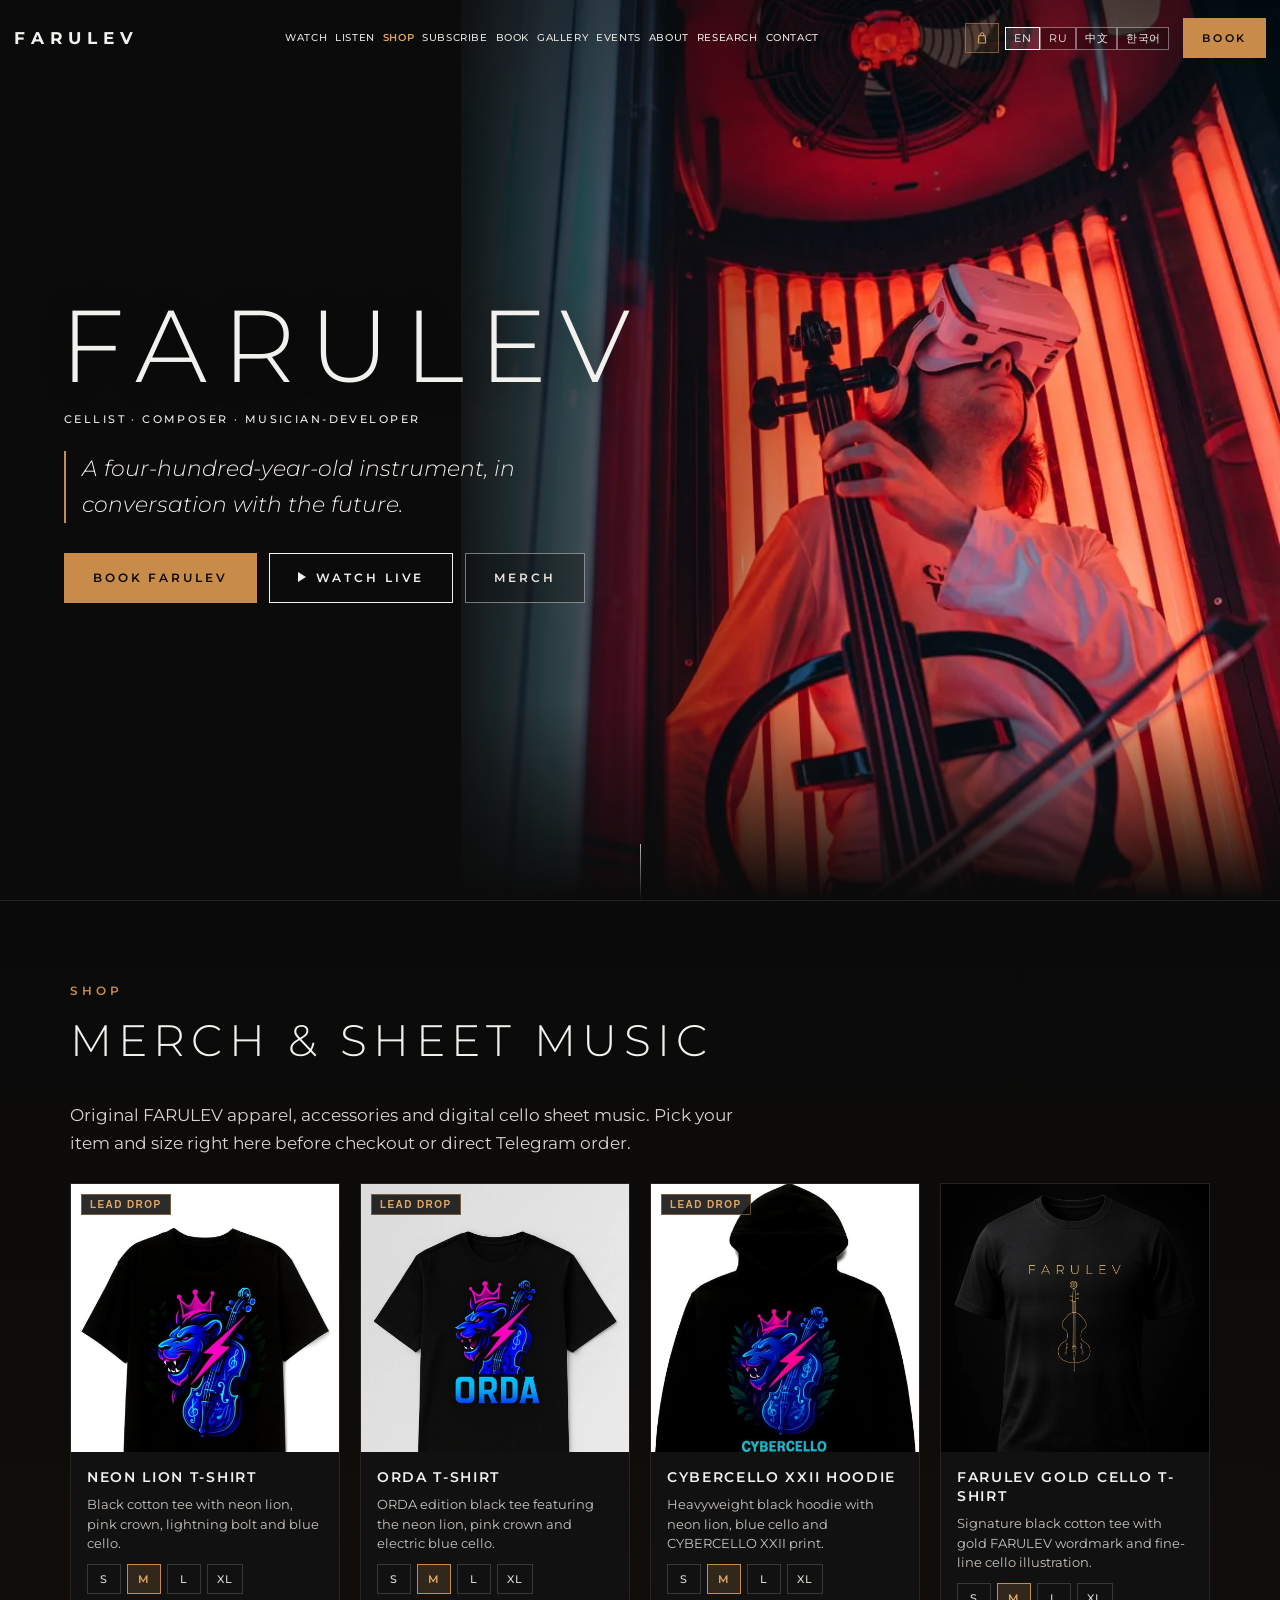
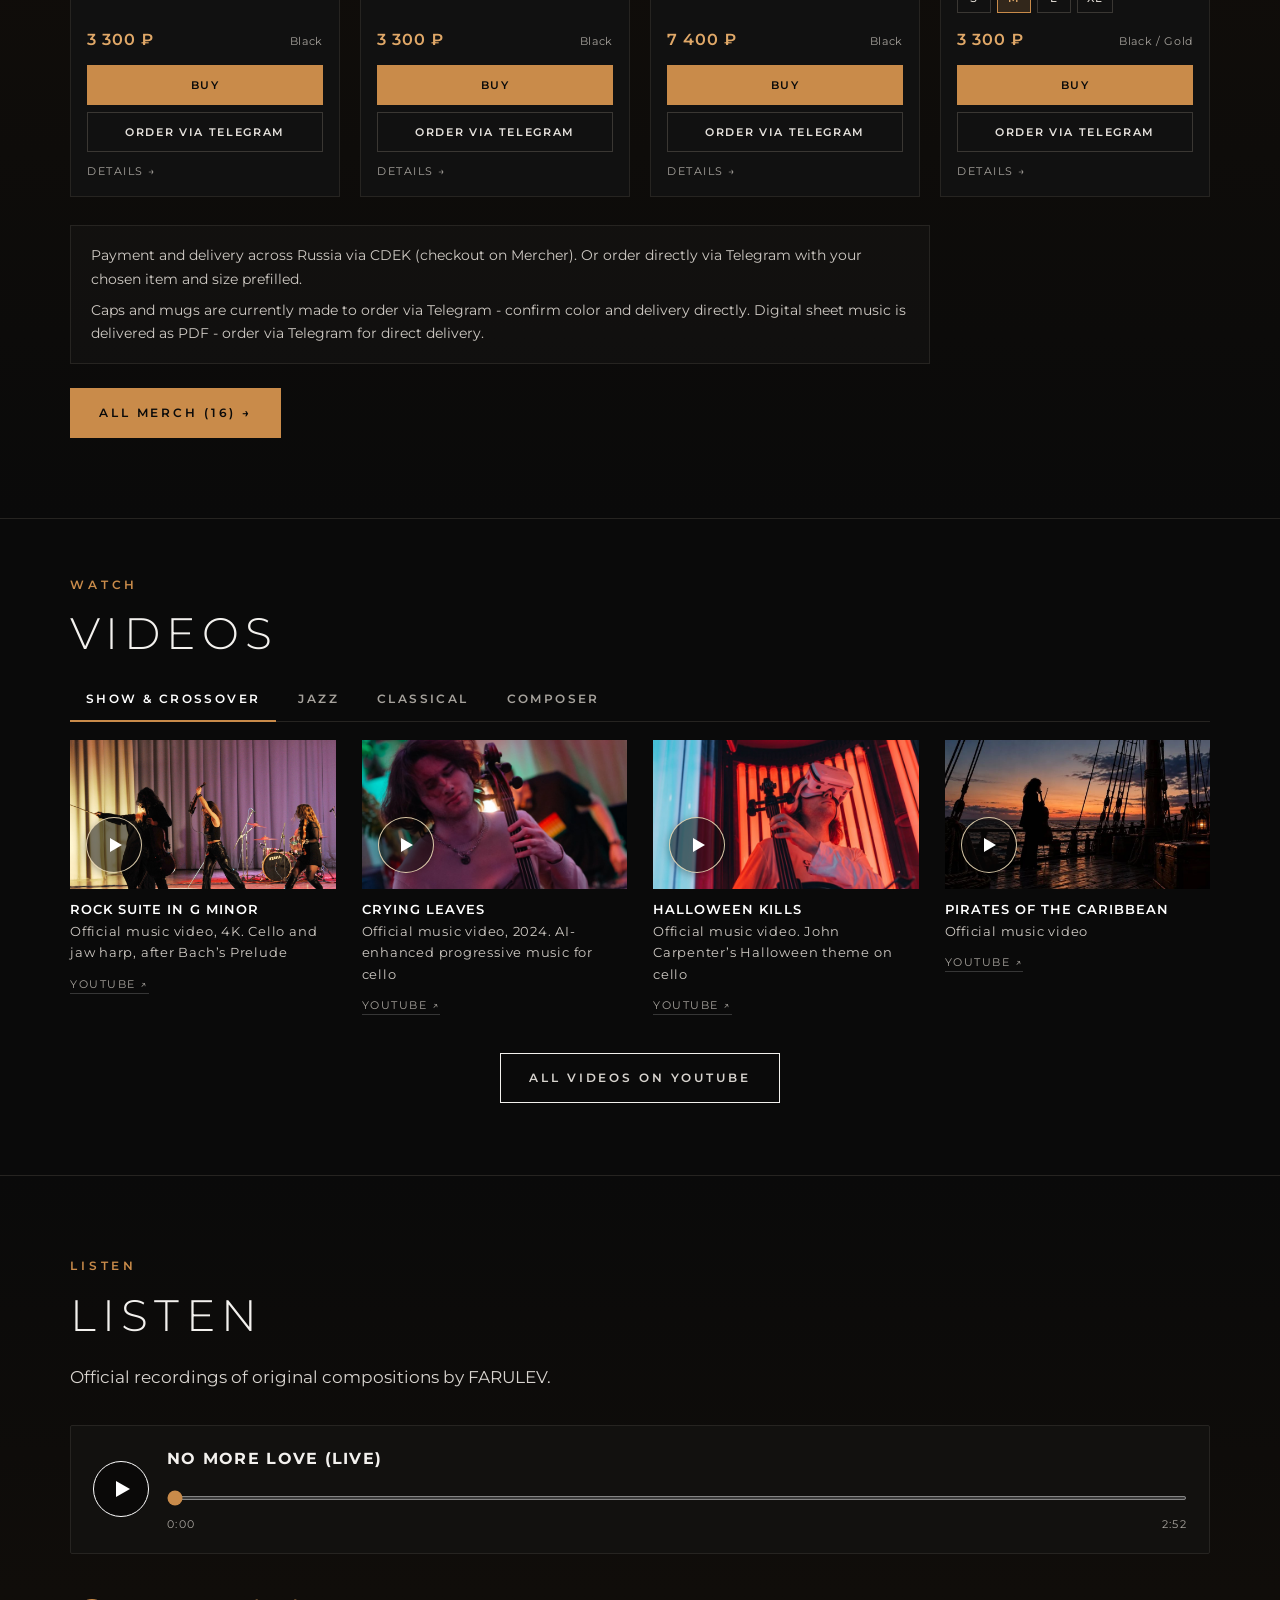
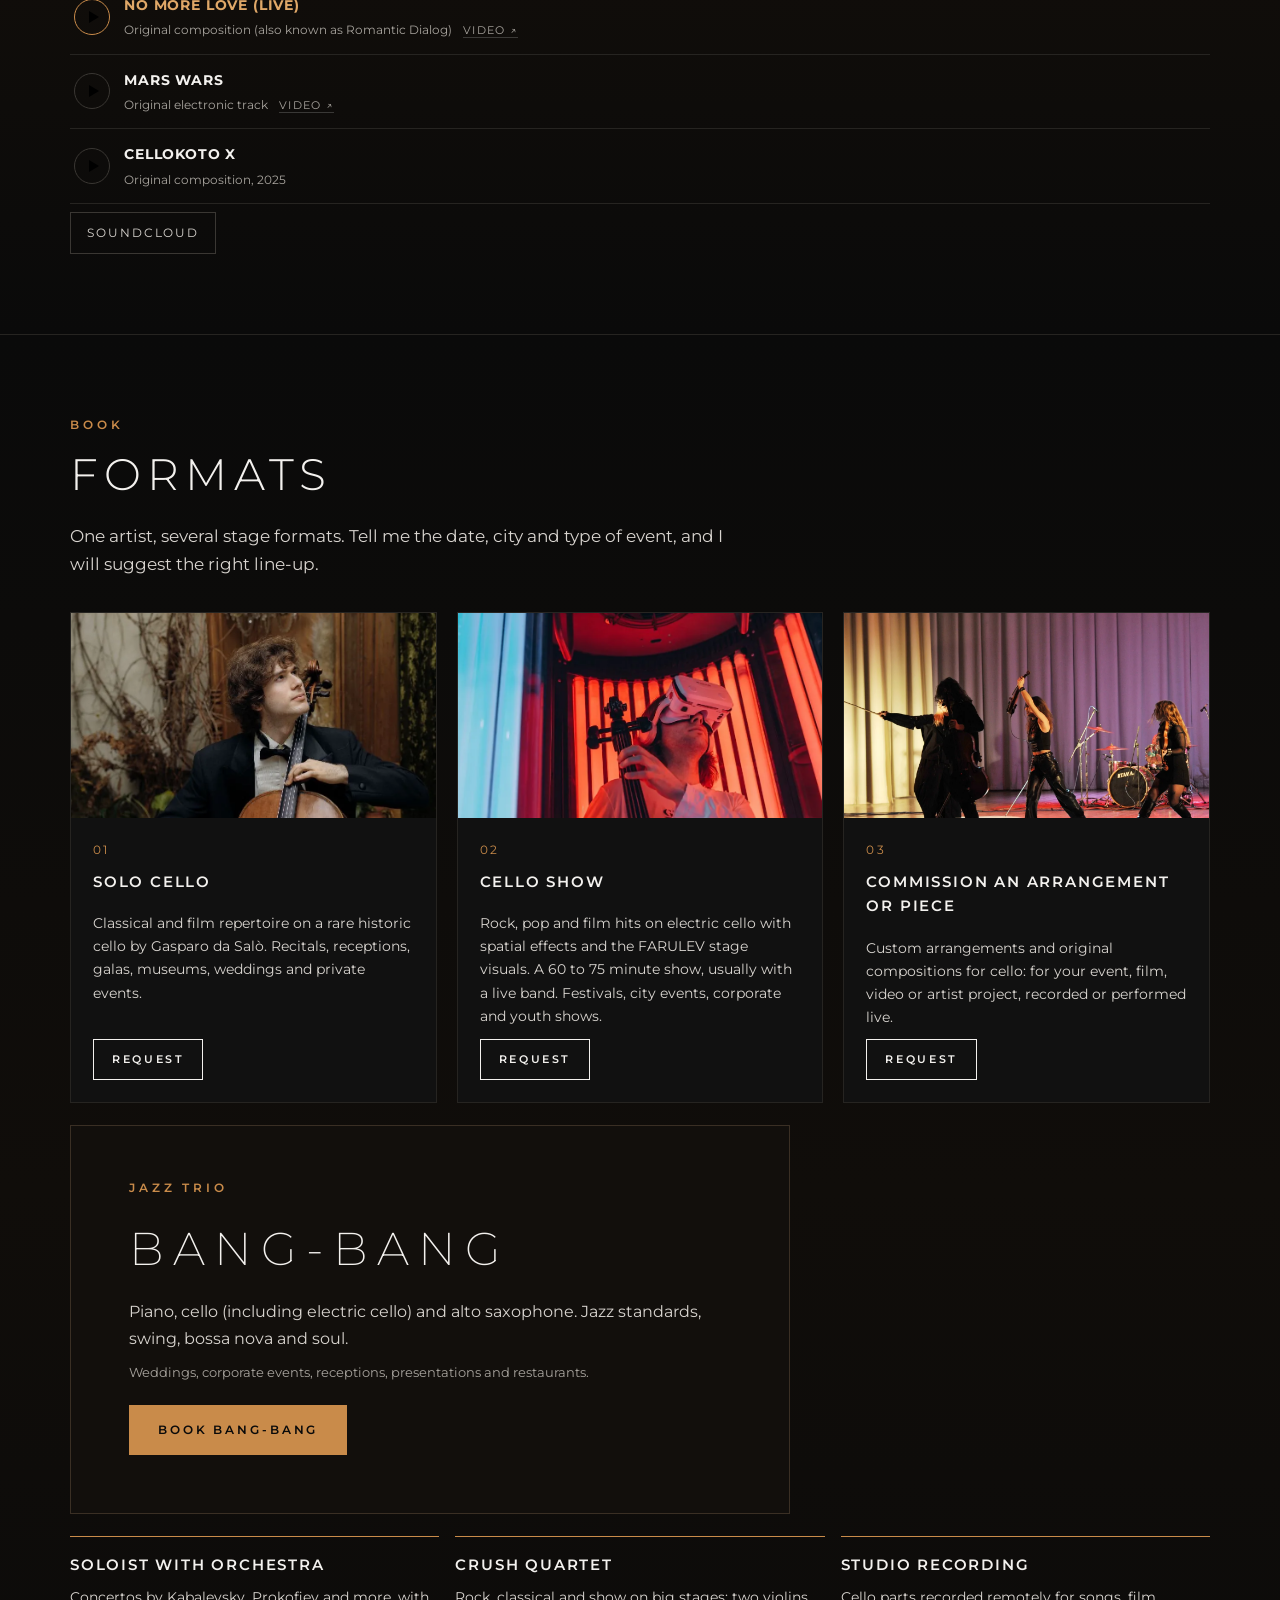
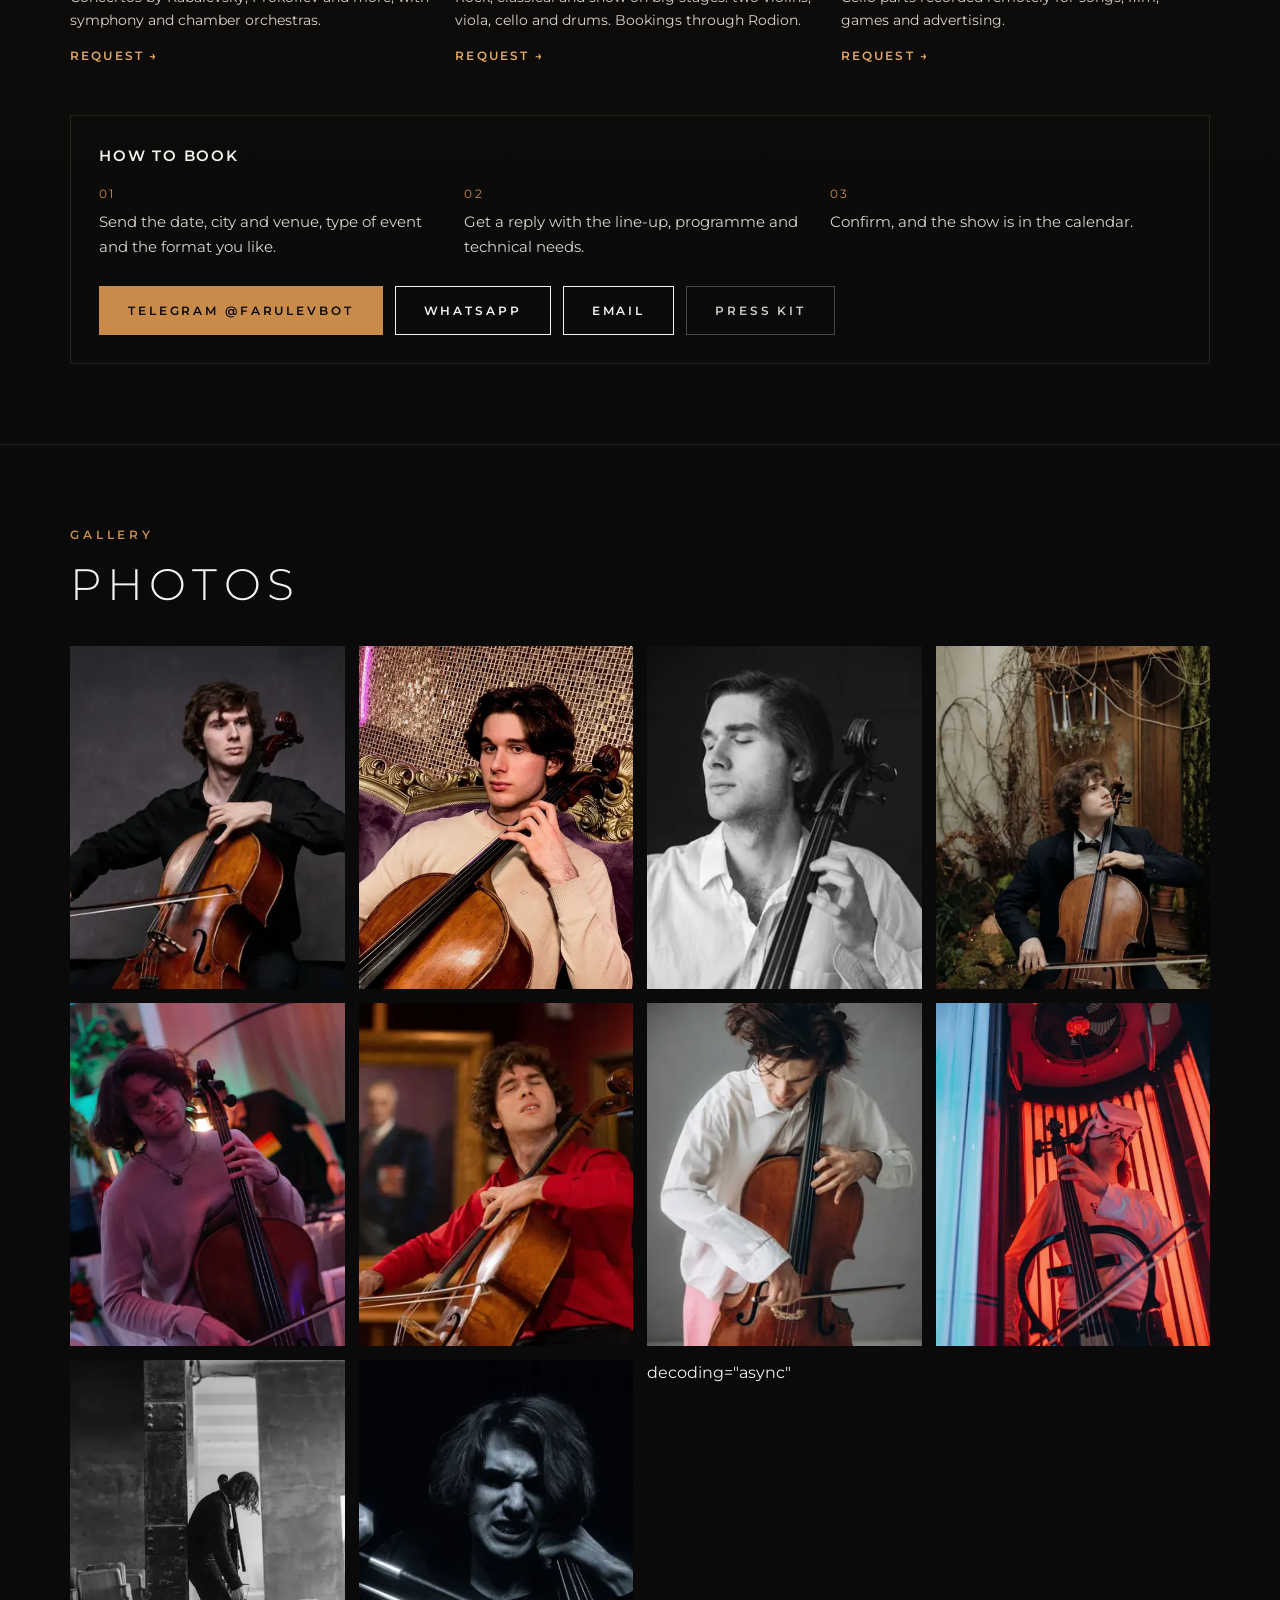
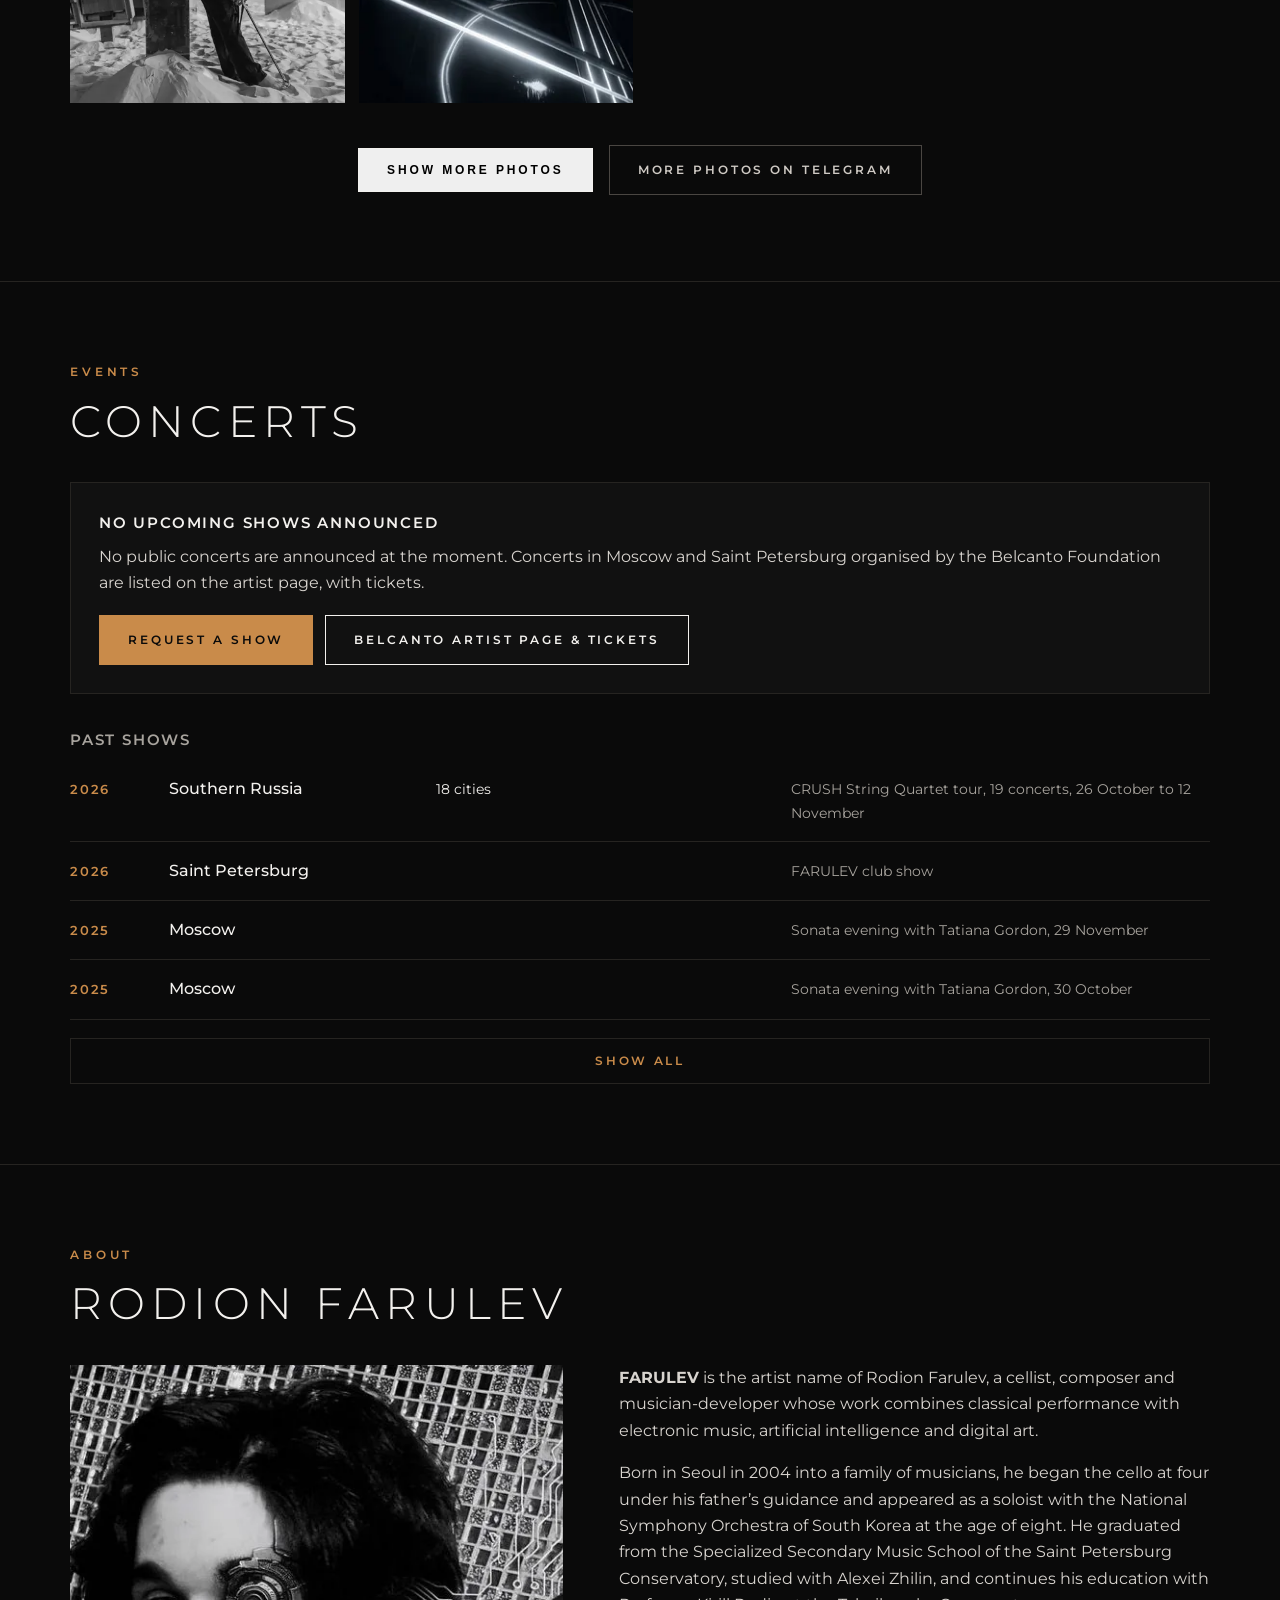
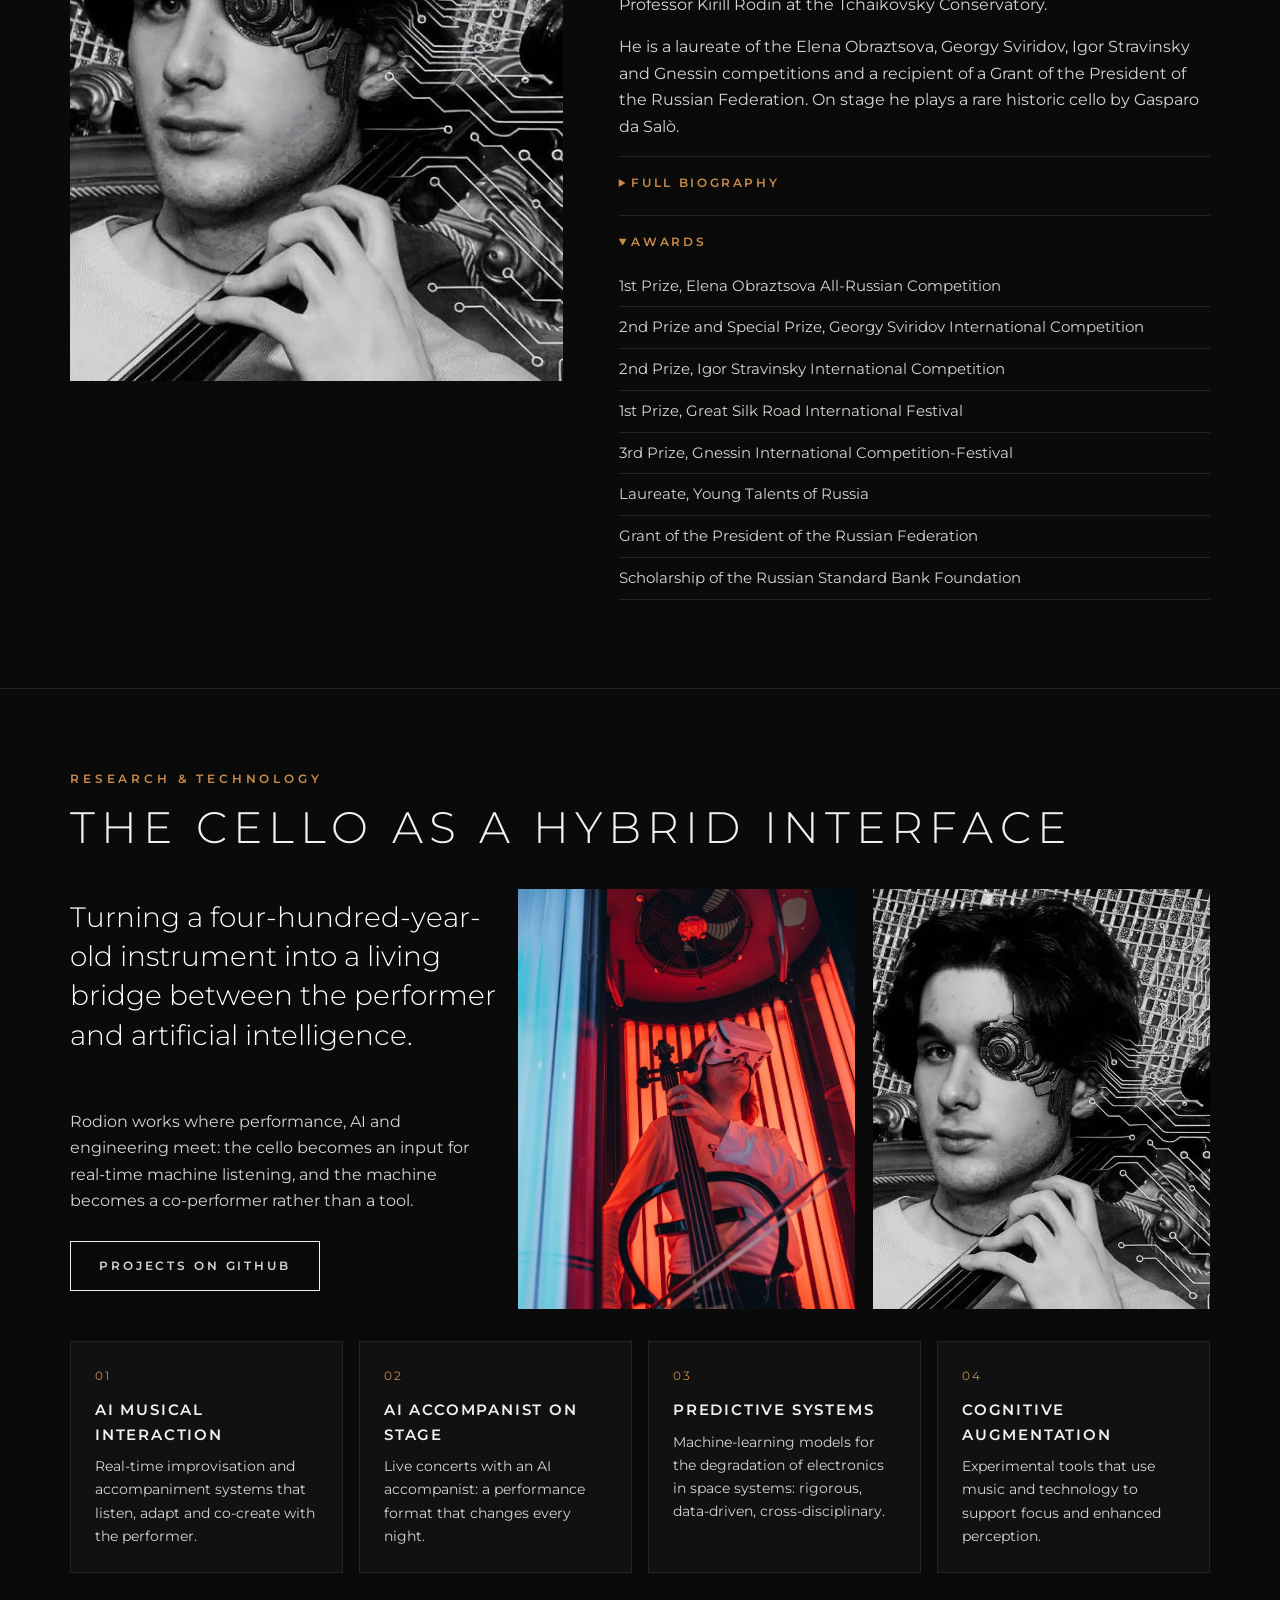
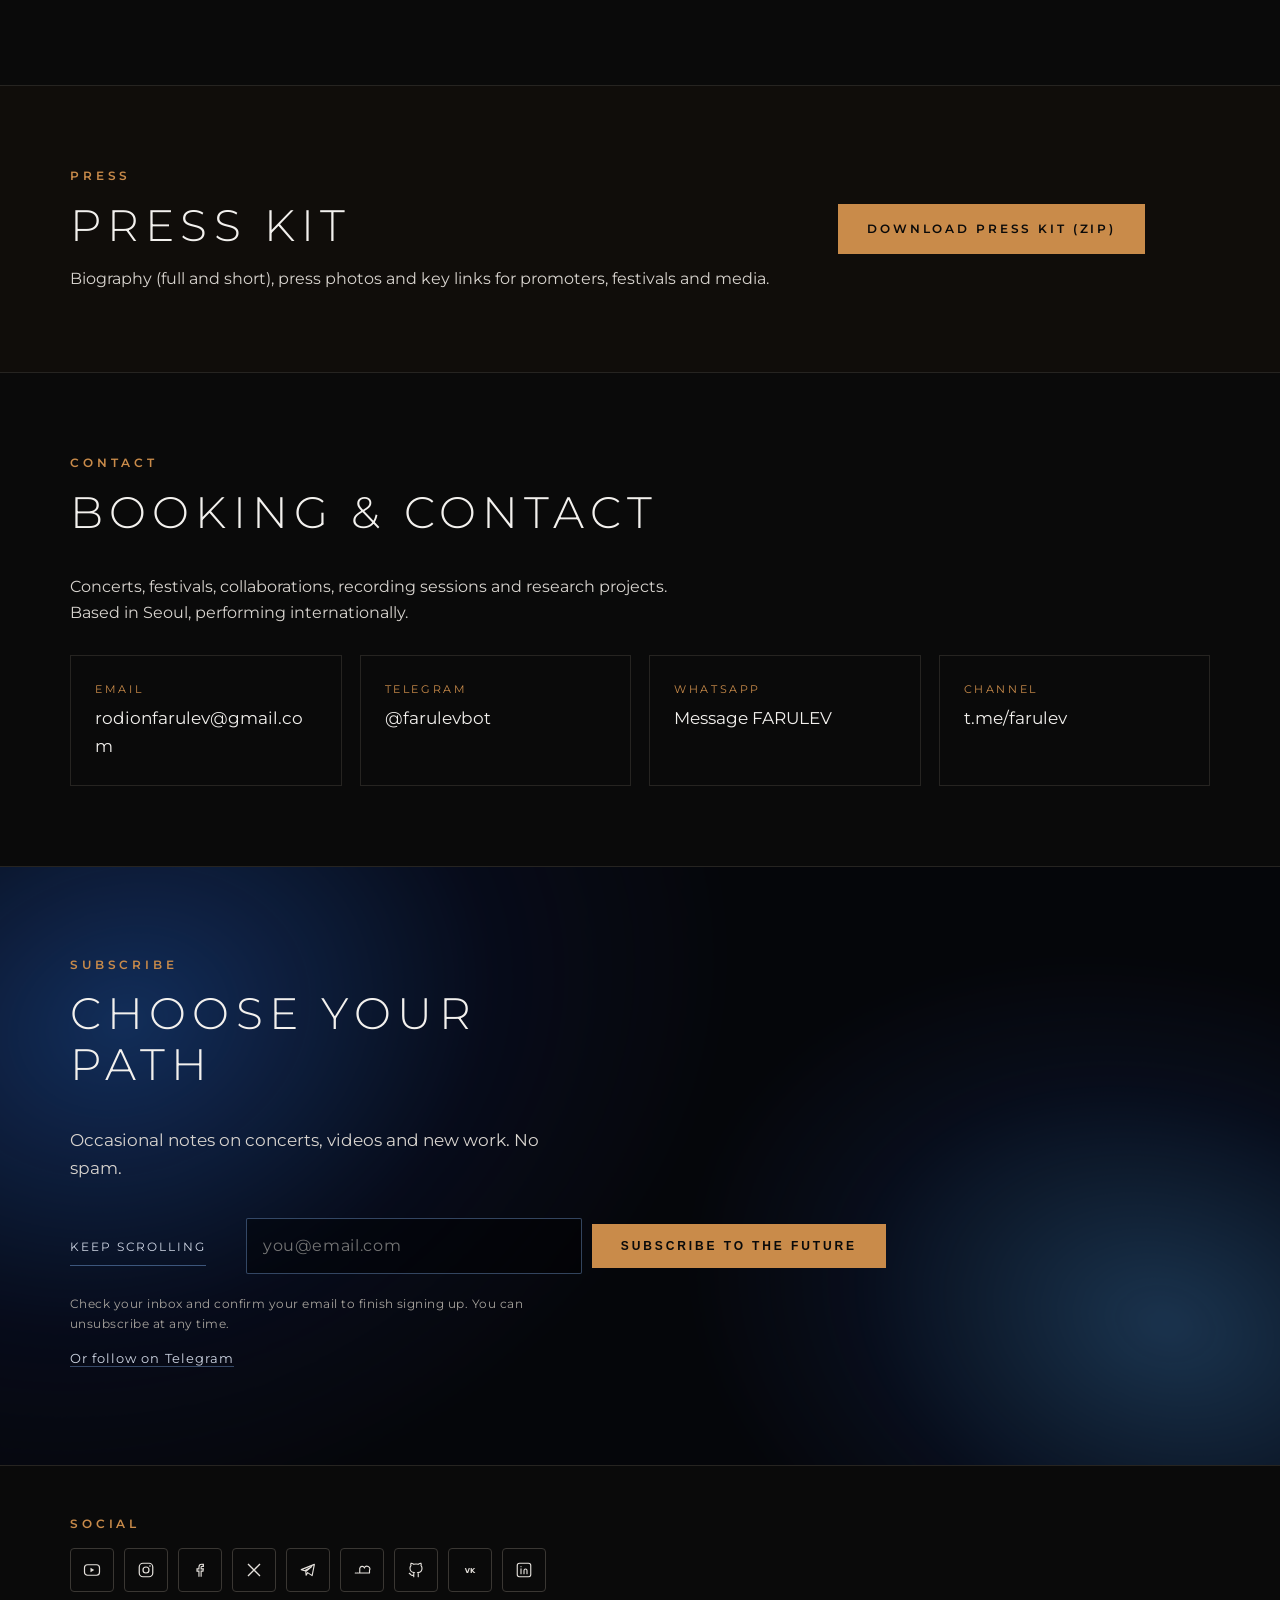
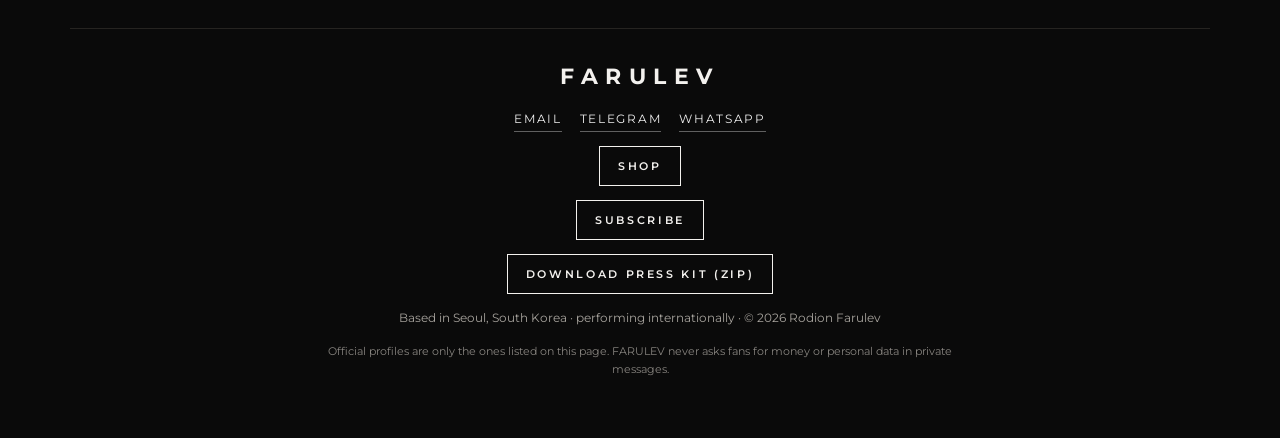
==== commit 0b4a7b3a: "Add on-site Merch & Sheet Music store (/shop) and tighten Watch section" ====
--- a/index.html
+++ b/index.html
@@ -31,15 +31,15 @@
 <link href="https://fonts.googleapis.com/css2?family=Montserrat:ital,wght@0,200;0,300;0,400;0,500;0,600;0,700;1,300&amp;display=swap&amp;subset=cyrillic" rel="stylesheet">
 <link rel="preload" as="image" href="/assets/img/hero-slide-vr-mobile.d25738831a.webp?v=d25738831a" media="(max-width:699px)" type="image/webp">
 <link rel="preload" as="image" href="/assets/img/hero-slide-vr.374fdefdcc.webp?v=374fdefdcc" media="(min-width:700px)" type="image/webp">
-<link rel="stylesheet" href="/assets/css/style.css?v=27dece374d">
+<link rel="stylesheet" href="/assets/css/style.css?v=80f3b18284">
 <script type="application/ld+json">{"@context": "https://schema.org", "@graph": [{"@type": "Person", "@id": "https://farulev.com/#person", "name": "Rodion Farulev", "alternateName": ["FARULEV", "Родион Фарулев"], "url": "https://farulev.com/", "image": "https://farulev.com/assets/img/og-image.jpg?v=759cbd2135", "jobTitle": "Cellist, composer, musician-developer", "birthPlace": {"@type": "Place", "name": "Seoul, South Korea"}, "homeLocation": {"@type": "Place", "name": "Seoul, South Korea"}, "email": "mailto:rodionfarulev@gmail.com", "knowsAbout": ["Cello", "Classical music", "Electronic music", "Artificial intelligence", "Machine learning"], "sameAs": ["https://www.youtube.com/@CyberFarulev", "https://www.instagram.com/cyberfarulev/", "https://www.facebook.com/celle0n", "https://x.com/farulevcello", "https://t.me/farulev", "https://soundcloud.com/farulev", "https://github.com/farulev", "https://vk.com/farulev", "https://www.linkedin.com/in/celleon/", "https://www.belcantofund.com/people/rodion-farulev/"]}, {"@type": "MusicGroup", "@id": "https://farulev.com/#artist", "name": "FARULEV", "genre": ["Classical", "Crossover", "Rock", "Jazz"], "url": "https://farulev.com/", "image": "https://farulev.com/assets/img/og-image.jpg?v=759cbd2135", "member": {"@id": "https://farulev.com/#person"}, "sameAs": ["https://www.youtube.com/@CyberFarulev", "https://www.instagram.com/cyberfarulev/", "https://www.facebook.com/celle0n", "https://x.com/farulevcello", "https://t.me/farulev", "https://soundcloud.com/farulev", "https://github.com/farulev", "https://vk.com/farulev", "https://www.linkedin.com/in/celleon/"]}, {"@type": "WebSite", "url": "https://farulev.com/", "name": "FARULEV", "inLanguage": ["en", "zh-CN", "ko", "ru"]}]}</script>
 </head>
 <body>
 <a class="skip" href="#main">Skip to content</a>
 <header class="top">
  <a class="logo" href="/" aria-label="FARULEV home">FARULEV</a>
- <nav id="nav" class="nav" aria-label="Main"><a href="#watch">Watch</a><a href="#listen">Listen</a><a href="#subscribe">Subscribe</a><a href="#book">Book</a><a href="#gallery">Gallery</a><a href="#events">Events</a><a href="#about">About</a><a href="#research">Research</a><a href="#contact">Contact</a><div class="nsoc"><a href="https://www.youtube.com/@CyberFarulev" rel="me noopener" target="_blank" aria-label="YouTube" title="YouTube"><svg viewBox="0 0 24 24"><rect x="2" y="5" width="20" height="14" rx="4" fill="none" stroke="currentColor" stroke-width="1.6"/><path d="M10 9l5 3-5 3z" fill="currentColor"/></svg></a><a href="https://www.instagram.com/cyberfarulev/" rel="me noopener" target="_blank" aria-label="Instagram" title="Instagram"><svg viewBox="0 0 24 24"><rect x="3" y="3" width="18" height="18" rx="5" fill="none" stroke="currentColor" stroke-width="1.6"/><circle cx="12" cy="12" r="4" fill="none" stroke="currentColor" stroke-width="1.6"/><circle cx="17.3" cy="6.7" r="1.1" fill="currentColor"/></svg></a><a href="https://www.facebook.com/celle0n" rel="me noopener" target="_blank" aria-label="Facebook" title="Facebook"><svg viewBox="0 0 24 24"><path d="M13.5 21v-7.5h2.5l.4-3h-2.9V8.7c0-.9.3-1.5 1.5-1.5h1.5V4.5c-.3 0-1.2-.1-2.2-.1-2.2 0-3.7 1.3-3.7 3.8v2.3H8v3h2.6V21" fill="none" stroke="currentColor" stroke-width="1.5"/></svg></a><a href="https://x.com/farulevcello" rel="me noopener" target="_blank" aria-label="X" title="X"><svg viewBox="0 0 24 24"><path d="M4 4l16 16M20 4L4 20" stroke="currentColor" stroke-width="1.8"/></svg></a><a href="https://t.me/farulev" rel="me noopener" target="_blank" aria-label="Telegram" title="Telegram"><svg viewBox="0 0 24 24"><path d="M3 11.5L20.5 4.5 17.5 19.5 11.5 15.5 9.5 19 9 14 17 7.5 7.5 13z" fill="none" stroke="currentColor" stroke-width="1.5" stroke-linejoin="round"/></svg></a><a href="https://soundcloud.com/farulev" rel="me noopener" target="_blank" aria-label="SoundCloud" title="SoundCloud"><svg viewBox="0 0 24 24"><path d="M9 16V9.8A3.3 3.3 0 0 1 15.2 9 3.6 3.6 0 0 1 22 12.4V16M9 16H22M3 16h1.2M5.4 16h1.2M7.6 16h1.2" fill="none" stroke="currentColor" stroke-width="1.5" stroke-linecap="round"/></svg></a><a href="https://github.com/farulev" rel="me noopener" target="_blank" aria-label="GitHub" title="GitHub"><svg viewBox="0 0 24 24"><path d="M9 19c-4 1.3-4-2-6-2.5m12 4.5v-3.5c0-1 .1-1.4-.5-2 2.8-.3 5.5-1.4 5.5-6a4.6 4.6 0 0 0-1.3-3.2 4.2 4.2 0 0 0-.1-3.2s-1.1-.3-3.5 1.3a12 12 0 0 0-6.2 0C6.5 2.8 5.4 3.1 5.4 3.1a4.2 4.2 0 0 0-.1 3.2A4.6 4.6 0 0 0 4 9.5c0 4.6 2.7 5.7 5.5 6-.6.6-.6 1.2-.5 2V21" fill="none" stroke="currentColor" stroke-width="1.5" stroke-linecap="round"/></svg></a><a href="https://vk.com/farulev" rel="me noopener" target="_blank" aria-label="VK" title="VK"><svg viewBox="0 0 24 24"><text x="12" y="16.5" text-anchor="middle" font-size="9" font-weight="700" font-family="system-ui,Arial,sans-serif" fill="currentColor">VK</text></svg></a><a href="https://www.linkedin.com/in/celleon/" rel="me noopener" target="_blank" aria-label="LinkedIn" title="LinkedIn"><svg viewBox="0 0 24 24"><rect x="3" y="3" width="18" height="18" rx="3" fill="none" stroke="currentColor" stroke-width="1.5"/><path d="M8 10.5V17M8 7.5v.2M12 17v-4.2c0-1.3.8-2.1 2-2.1s2 .8 2 2.1V17" fill="none" stroke="currentColor" stroke-width="1.5" stroke-linecap="round"/></svg></a></div></nav>
- <div class="hr"><div class="hsoc"><a href="https://www.youtube.com/@CyberFarulev" rel="me noopener" target="_blank" aria-label="YouTube" title="YouTube"><svg viewBox="0 0 24 24"><rect x="2" y="5" width="20" height="14" rx="4" fill="none" stroke="currentColor" stroke-width="1.6"/><path d="M10 9l5 3-5 3z" fill="currentColor"/></svg></a><a href="https://www.instagram.com/cyberfarulev/" rel="me noopener" target="_blank" aria-label="Instagram" title="Instagram"><svg viewBox="0 0 24 24"><rect x="3" y="3" width="18" height="18" rx="5" fill="none" stroke="currentColor" stroke-width="1.6"/><circle cx="12" cy="12" r="4" fill="none" stroke="currentColor" stroke-width="1.6"/><circle cx="17.3" cy="6.7" r="1.1" fill="currentColor"/></svg></a><a href="https://www.facebook.com/celle0n" rel="me noopener" target="_blank" aria-label="Facebook" title="Facebook"><svg viewBox="0 0 24 24"><path d="M13.5 21v-7.5h2.5l.4-3h-2.9V8.7c0-.9.3-1.5 1.5-1.5h1.5V4.5c-.3 0-1.2-.1-2.2-.1-2.2 0-3.7 1.3-3.7 3.8v2.3H8v3h2.6V21" fill="none" stroke="currentColor" stroke-width="1.5"/></svg></a><a href="https://x.com/farulevcello" rel="me noopener" target="_blank" aria-label="X" title="X"><svg viewBox="0 0 24 24"><path d="M4 4l16 16M20 4L4 20" stroke="currentColor" stroke-width="1.8"/></svg></a><a href="https://t.me/farulev" rel="me noopener" target="_blank" aria-label="Telegram" title="Telegram"><svg viewBox="0 0 24 24"><path d="M3 11.5L20.5 4.5 17.5 19.5 11.5 15.5 9.5 19 9 14 17 7.5 7.5 13z" fill="none" stroke="currentColor" stroke-width="1.5" stroke-linejoin="round"/></svg></a><a href="https://soundcloud.com/farulev" rel="me noopener" target="_blank" aria-label="SoundCloud" title="SoundCloud"><svg viewBox="0 0 24 24"><path d="M9 16V9.8A3.3 3.3 0 0 1 15.2 9 3.6 3.6 0 0 1 22 12.4V16M9 16H22M3 16h1.2M5.4 16h1.2M7.6 16h1.2" fill="none" stroke="currentColor" stroke-width="1.5" stroke-linecap="round"/></svg></a></div><nav class="langs" aria-label="Language"><details class="lang-dd"><summary aria-label="Language">EN</summary><div class="lang-dd-list"><a class="lang on" aria-current="page" href="/" hreflang="en" lang="en">EN</a><a class="lang" href="/ru/" hreflang="ru" lang="ru">RU</a><a class="lang" href="/zh/" hreflang="zh-CN" lang="zh-CN">中文</a><a class="lang" href="/ko/" hreflang="ko" lang="ko">한국어</a></div></details><span class="lang-inline"><a class="lang on" aria-current="page" href="/" hreflang="en" lang="en">EN</a><a class="lang" href="/ru/" hreflang="ru" lang="ru">RU</a><a class="lang" href="/zh/" hreflang="zh-CN" lang="zh-CN">中文</a><a class="lang" href="/ko/" hreflang="ko" lang="ko">한국어</a></span></nav><a class="btn acc sm hbook" href="#book">Book</a>
+ <nav id="nav" class="nav" aria-label="Main"><a href="#watch">Watch</a><a href="#listen">Listen</a><a class="nav-shop" href="/shop/">Shop</a><a href="#subscribe">Subscribe</a><a href="#book">Book</a><a href="#gallery">Gallery</a><a href="#events">Events</a><a href="#about">About</a><a href="#research">Research</a><a href="#contact">Contact</a><div class="nsoc"><a href="https://www.youtube.com/@CyberFarulev" rel="me noopener" target="_blank" aria-label="YouTube" title="YouTube"><svg viewBox="0 0 24 24"><rect x="2" y="5" width="20" height="14" rx="4" fill="none" stroke="currentColor" stroke-width="1.6"/><path d="M10 9l5 3-5 3z" fill="currentColor"/></svg></a><a href="https://www.instagram.com/cyberfarulev/" rel="me noopener" target="_blank" aria-label="Instagram" title="Instagram"><svg viewBox="0 0 24 24"><rect x="3" y="3" width="18" height="18" rx="5" fill="none" stroke="currentColor" stroke-width="1.6"/><circle cx="12" cy="12" r="4" fill="none" stroke="currentColor" stroke-width="1.6"/><circle cx="17.3" cy="6.7" r="1.1" fill="currentColor"/></svg></a><a href="https://www.facebook.com/celle0n" rel="me noopener" target="_blank" aria-label="Facebook" title="Facebook"><svg viewBox="0 0 24 24"><path d="M13.5 21v-7.5h2.5l.4-3h-2.9V8.7c0-.9.3-1.5 1.5-1.5h1.5V4.5c-.3 0-1.2-.1-2.2-.1-2.2 0-3.7 1.3-3.7 3.8v2.3H8v3h2.6V21" fill="none" stroke="currentColor" stroke-width="1.5"/></svg></a><a href="https://x.com/farulevcello" rel="me noopener" target="_blank" aria-label="X" title="X"><svg viewBox="0 0 24 24"><path d="M4 4l16 16M20 4L4 20" stroke="currentColor" stroke-width="1.8"/></svg></a><a href="https://t.me/farulev" rel="me noopener" target="_blank" aria-label="Telegram" title="Telegram"><svg viewBox="0 0 24 24"><path d="M3 11.5L20.5 4.5 17.5 19.5 11.5 15.5 9.5 19 9 14 17 7.5 7.5 13z" fill="none" stroke="currentColor" stroke-width="1.5" stroke-linejoin="round"/></svg></a><a href="https://soundcloud.com/farulev" rel="me noopener" target="_blank" aria-label="SoundCloud" title="SoundCloud"><svg viewBox="0 0 24 24"><path d="M9 16V9.8A3.3 3.3 0 0 1 15.2 9 3.6 3.6 0 0 1 22 12.4V16M9 16H22M3 16h1.2M5.4 16h1.2M7.6 16h1.2" fill="none" stroke="currentColor" stroke-width="1.5" stroke-linecap="round"/></svg></a><a href="https://github.com/farulev" rel="me noopener" target="_blank" aria-label="GitHub" title="GitHub"><svg viewBox="0 0 24 24"><path d="M9 19c-4 1.3-4-2-6-2.5m12 4.5v-3.5c0-1 .1-1.4-.5-2 2.8-.3 5.5-1.4 5.5-6a4.6 4.6 0 0 0-1.3-3.2 4.2 4.2 0 0 0-.1-3.2s-1.1-.3-3.5 1.3a12 12 0 0 0-6.2 0C6.5 2.8 5.4 3.1 5.4 3.1a4.2 4.2 0 0 0-.1 3.2A4.6 4.6 0 0 0 4 9.5c0 4.6 2.7 5.7 5.5 6-.6.6-.6 1.2-.5 2V21" fill="none" stroke="currentColor" stroke-width="1.5" stroke-linecap="round"/></svg></a><a href="https://vk.com/farulev" rel="me noopener" target="_blank" aria-label="VK" title="VK"><svg viewBox="0 0 24 24"><text x="12" y="16.5" text-anchor="middle" font-size="9" font-weight="700" font-family="system-ui,Arial,sans-serif" fill="currentColor">VK</text></svg></a><a href="https://www.linkedin.com/in/celleon/" rel="me noopener" target="_blank" aria-label="LinkedIn" title="LinkedIn"><svg viewBox="0 0 24 24"><rect x="3" y="3" width="18" height="18" rx="3" fill="none" stroke="currentColor" stroke-width="1.5"/><path d="M8 10.5V17M8 7.5v.2M12 17v-4.2c0-1.3.8-2.1 2-2.1s2 .8 2 2.1V17" fill="none" stroke="currentColor" stroke-width="1.5" stroke-linecap="round"/></svg></a></div></nav>
+ <div class="hr"><div class="hsoc"><a href="https://www.youtube.com/@CyberFarulev" rel="me noopener" target="_blank" aria-label="YouTube" title="YouTube"><svg viewBox="0 0 24 24"><rect x="2" y="5" width="20" height="14" rx="4" fill="none" stroke="currentColor" stroke-width="1.6"/><path d="M10 9l5 3-5 3z" fill="currentColor"/></svg></a><a href="https://www.instagram.com/cyberfarulev/" rel="me noopener" target="_blank" aria-label="Instagram" title="Instagram"><svg viewBox="0 0 24 24"><rect x="3" y="3" width="18" height="18" rx="5" fill="none" stroke="currentColor" stroke-width="1.6"/><circle cx="12" cy="12" r="4" fill="none" stroke="currentColor" stroke-width="1.6"/><circle cx="17.3" cy="6.7" r="1.1" fill="currentColor"/></svg></a><a href="https://www.facebook.com/celle0n" rel="me noopener" target="_blank" aria-label="Facebook" title="Facebook"><svg viewBox="0 0 24 24"><path d="M13.5 21v-7.5h2.5l.4-3h-2.9V8.7c0-.9.3-1.5 1.5-1.5h1.5V4.5c-.3 0-1.2-.1-2.2-.1-2.2 0-3.7 1.3-3.7 3.8v2.3H8v3h2.6V21" fill="none" stroke="currentColor" stroke-width="1.5"/></svg></a><a href="https://x.com/farulevcello" rel="me noopener" target="_blank" aria-label="X" title="X"><svg viewBox="0 0 24 24"><path d="M4 4l16 16M20 4L4 20" stroke="currentColor" stroke-width="1.8"/></svg></a><a href="https://t.me/farulev" rel="me noopener" target="_blank" aria-label="Telegram" title="Telegram"><svg viewBox="0 0 24 24"><path d="M3 11.5L20.5 4.5 17.5 19.5 11.5 15.5 9.5 19 9 14 17 7.5 7.5 13z" fill="none" stroke="currentColor" stroke-width="1.5" stroke-linejoin="round"/></svg></a><a href="https://soundcloud.com/farulev" rel="me noopener" target="_blank" aria-label="SoundCloud" title="SoundCloud"><svg viewBox="0 0 24 24"><path d="M9 16V9.8A3.3 3.3 0 0 1 15.2 9 3.6 3.6 0 0 1 22 12.4V16M9 16H22M3 16h1.2M5.4 16h1.2M7.6 16h1.2" fill="none" stroke="currentColor" stroke-width="1.5" stroke-linecap="round"/></svg></a></div><a class="hshop" href="/shop/" aria-label="Shop" title="Shop"><svg viewBox="0 0 24 24" aria-hidden="true"><path d="M6.5 8h11l1 12.5H5.5L6.5 8z" fill="none" stroke="currentColor" stroke-width="1.7" stroke-linejoin="round"/><path d="M9 8V6a3 3 0 0 1 6 0v2" fill="none" stroke="currentColor" stroke-width="1.7" stroke-linecap="round"/></svg><span>Shop</span></a><nav class="langs" aria-label="Language"><details class="lang-dd"><summary aria-label="Language">EN</summary><div class="lang-dd-list"><a class="lang on" aria-current="page" href="/" hreflang="en" lang="en">EN</a><a class="lang" href="/ru/" hreflang="ru" lang="ru">RU</a><a class="lang" href="/zh/" hreflang="zh-CN" lang="zh-CN">中文</a><a class="lang" href="/ko/" hreflang="ko" lang="ko">한국어</a></div></details><span class="lang-inline"><a class="lang on" aria-current="page" href="/" hreflang="en" lang="en">EN</a><a class="lang" href="/ru/" hreflang="ru" lang="ru">RU</a><a class="lang" href="/zh/" hreflang="zh-CN" lang="zh-CN">中文</a><a class="lang" href="/ko/" hreflang="ko" lang="ko">한국어</a></span></nav><a class="btn acc sm hbook" href="#book">Book</a>
  <button class="burger" aria-label="Menu" aria-expanded="false" aria-controls="nav"><span></span><span></span><span></span></button></div>
 </header>
 <main id="main">
@@ -50,14 +50,14 @@
   <p class="role">Cellist &middot; Composer &middot; Musician-Developer</p>
   <blockquote>A four-hundred-year-old instrument, in conversation with the future.</blockquote>
   
-  <div class="ctas"><a class="btn acc" href="#book">Book FARULEV</a><a class="btn" href="#watch"><span class="pi"></span>Watch live</a></div>
+  <div class="ctas"><a class="btn acc" href="#book">Book FARULEV</a><a class="btn" href="#watch"><span class="pi"></span>Watch live</a><a class="btn sub-cta" href="/shop/">Merch</a></div>
  </div>
- <a class="scroll" href="#watch" aria-label="Scroll"></a>
+ <a class="scroll" href="#shop" aria-label="Scroll"></a>
 </section>
+<section id="shop" class="shop"><div class="wrap"><p class="kicker">Shop</p><h2>Merch &amp; Sheet Music</h2><p class="lead">Original FARULEV apparel, accessories and digital cello sheet music. Pick your item and size right here before checkout or direct Telegram order.</p><div class="shop-grid"><article class="product" data-pid="lion-tee" data-cat="apparel"><button type="button" class="ph p-open" aria-label="Neon Lion T-shirt"><span class="pbadge">Lead drop</span><img src="/assets/img/merch/lion-tee.webp?v=eec11745b9" alt="Black T-shirt with neon lion, pink crown, pink lightning and blue cello" width="1024" height="1024" loading="lazy"></button><div class="info"><h3><button type="button" class="ptitle-btn p-open">Neon Lion T-shirt</button></h3><p class="desc">Black cotton tee with neon lion, pink crown, lightning bolt and blue cello.</p><div class="sizes" role="radiogroup" aria-label="Size"><button type="button" class="sz" data-size="S" role="radio" aria-checked="false">S</button><button type="button" class="sz on" data-size="M" role="radio" aria-checked="true">M</button><button type="button" class="sz" data-size="L" role="radio" aria-checked="false">L</button><button type="button" class="sz" data-size="XL" role="radio" aria-checked="false">XL</button></div><div class="pmeta-row"><p class="price">3&nbsp;300&nbsp;&#8381;</p><span class="pcolor">Black</span></div><div class="pacts"><a class="btn acc xs" href="https://farulev.mercher.pro" target="_blank" rel="noopener">Buy</a><a class="btn xs tg-btn tg-order" href="https://t.me/farulevbot?text=Order%3A%20Neon%20Lion%20T-shirt%20%28M%29%20-%203%20300%20%E2%82%BD" target="_blank" rel="noopener">Order via Telegram</a></div><button type="button" class="pdet-link p-open">Details &rarr;</button></div></article><article class="product" data-pid="orda-tee" data-cat="apparel"><button type="button" class="ph p-open" aria-label="ORDA T-shirt"><span class="pbadge">Lead drop</span><img src="/assets/img/merch/orda-tee.webp?v=dc5a7390ff" alt="Black ORDA T-shirt with neon lion and blue cello artwork" width="1024" height="1024" loading="lazy"></button><div class="info"><h3><button type="button" class="ptitle-btn p-open">ORDA T-shirt</button></h3><p class="desc">ORDA edition black tee featuring the neon lion, pink crown and electric blue cello.</p><div class="sizes" role="radiogroup" aria-label="Size"><button type="button" class="sz" data-size="S" role="radio" aria-checked="false">S</button><button type="button" class="sz on" data-size="M" role="radio" aria-checked="true">M</button><button type="button" class="sz" data-size="L" role="radio" aria-checked="false">L</button><button type="button" class="sz" data-size="XL" role="radio" aria-checked="false">XL</button></div><div class="pmeta-row"><p class="price">3&nbsp;300&nbsp;&#8381;</p><span class="pcolor">Black</span></div><div class="pacts"><a class="btn acc xs" href="https://farulev.mercher.pro" target="_blank" rel="noopener">Buy</a><a class="btn xs tg-btn tg-order" href="https://t.me/farulevbot?text=Order%3A%20ORDA%20T-shirt%20%28M%29%20-%203%20300%20%E2%82%BD" target="_blank" rel="noopener">Order via Telegram</a></div><button type="button" class="pdet-link p-open">Details &rarr;</button></div></article><article class="product" data-pid="cybercello-xxii-hoodie" data-cat="apparel"><button type="button" class="ph p-open" aria-label="CYBERCELLO XXII Hoodie"><span class="pbadge">Lead drop</span><img src="/assets/img/merch/cybercello-xxii-hoodie.webp?v=bca41cba3c" alt="Black hoodie with neon lion, blue cello and CYBERCELLO XXII lettering" width="1024" height="1024" loading="lazy"></button><div class="info"><h3><button type="button" class="ptitle-btn p-open">CYBERCELLO XXII Hoodie</button></h3><p class="desc">Heavyweight black hoodie with neon lion, blue cello and CYBERCELLO XXII print.</p><div class="sizes" role="radiogroup" aria-label="Size"><button type="button" class="sz" data-size="S" role="radio" aria-checked="false">S</button><button type="button" class="sz on" data-size="M" role="radio" aria-checked="true">M</button><button type="button" class="sz" data-size="L" role="radio" aria-checked="false">L</button><button type="button" class="sz" data-size="XL" role="radio" aria-checked="false">XL</button></div><div class="pmeta-row"><p class="price">7&nbsp;400&nbsp;&#8381;</p><span class="pcolor">Black</span></div><div class="pacts"><a class="btn acc xs" href="https://farulev.mercher.pro" target="_blank" rel="noopener">Buy</a><a class="btn xs tg-btn tg-order" href="https://t.me/farulevbot?text=Order%3A%20CYBERCELLO%20XXII%20Hoodie%20%28M%29%20-%207%20400%20%E2%82%BD" target="_blank" rel="noopener">Order via Telegram</a></div><button type="button" class="pdet-link p-open">Details &rarr;</button></div></article><article class="product" data-pid="farulev-gold-tee" data-cat="apparel"><button type="button" class="ph p-open" aria-label="FARULEV Gold Cello T-shirt"><img src="/assets/img/merch/farulev-gold-tee.webp?v=496a49717e" alt="Black T-shirt with gold FARULEV wordmark and line-art cello" width="1024" height="1024" loading="lazy"></button><div class="info"><h3><button type="button" class="ptitle-btn p-open">FARULEV Gold Cello T-shirt</button></h3><p class="desc">Signature black cotton tee with gold FARULEV wordmark and fine-line cello illustration.</p><div class="sizes" role="radiogroup" aria-label="Size"><button type="button" class="sz" data-size="S" role="radio" aria-checked="false">S</button><button type="button" class="sz on" data-size="M" role="radio" aria-checked="true">M</button><button type="button" class="sz" data-size="L" role="radio" aria-checked="false">L</button><button type="button" class="sz" data-size="XL" role="radio" aria-checked="false">XL</button></div><div class="pmeta-row"><p class="price">3&nbsp;300&nbsp;&#8381;</p><span class="pcolor">Black / Gold</span></div><div class="pacts"><a class="btn acc xs" href="https://farulev.mercher.pro/g/futbolka-farulev-gold-cello" target="_blank" rel="noopener">Buy</a><a class="btn xs tg-btn tg-order" href="https://t.me/farulevbot?text=Order%3A%20FARULEV%20Gold%20Cello%20T-shirt%20%28M%29%20-%203%20300%20%E2%82%BD" target="_blank" rel="noopener">Order via Telegram</a></div><button type="button" class="pdet-link p-open">Details &rarr;</button></div></article></div><div class="shop-note"><p>Payment and delivery across Russia via CDEK (checkout on Mercher). Or order directly via Telegram with your chosen item and size prefilled.</p><p>Caps and mugs are currently made to order via Telegram - confirm color and delivery directly. Digital sheet music is delivered as PDF - order via Telegram for direct delivery.</p></div><div class="shop-cta-row"><a class="btn acc" href="/shop/">All merch (16) &rarr;</a></div></div></section>
 
 <section id="watch"><div class="wrap">
  <p class="kicker">Watch</p><h2>Videos</h2>
- <p class="lead">A powerful modern show: electric cello, rock and film music, a live band, and FARULEV stage visuals. Built for festivals, city stages and corporate events.</p>
  <div class="tabs" role="tablist"><button role="tab" class="tab on" aria-selected="true" data-tab="show">Show &amp; Crossover</button><button role="tab" class="tab" aria-selected="false" data-tab="jazz">Jazz</button><button role="tab" class="tab" aria-selected="false" data-tab="classical">Classical</button><button role="tab" class="tab" aria-selected="false" data-tab="composer">Composer</button></div>
  <div class="panel on" data-panel="show" role="tabpanel"><div class="vgrid four"><div class="v"><div class="sv"><img class="poster" src="/assets/video/17E5AvyTybU.jpg?v=7152afda92" alt="" width="960" height="540" decoding="async"><video controls preload="none" playsinline webkit-playsinline aria-label="Rock Suite in G minor"><source src="/assets/video/17E5AvyTybU.mp4?v=81669205d3" type="video/mp4"></video><button type="button" class="svp" aria-label="Play Rock Suite in G minor"><span class="play"></span></button></div><p class="vcap"><b>Rock Suite in G minor</b>Official music video, 4K. Cello and jaw harp, after Bach&rsquo;s Prelude</p><p class="vext"><a class="alt" href="https://youtu.be/17E5AvyTybU" target="_blank" rel="noopener">YouTube &#8599;</a></p></div><div class="v"><div class="sv"><img class="poster" src="/assets/video/DfV1zVK0y44.jpg?v=5379ae9301" alt="" width="960" height="540" decoding="async"><video controls preload="none" playsinline webkit-playsinline aria-label="Crying Leaves"><source src="/assets/video/DfV1zVK0y44.mp4?v=fda8dfa974" type="video/mp4"></video><button type="button" class="svp" aria-label="Play Crying Leaves"><span class="play"></span></button></div><p class="vcap"><b>Crying Leaves</b>Official music video, 2024. AI-enhanced progressive music for cello</p><p class="vext"><a class="alt" href="https://youtu.be/DfV1zVK0y44" target="_blank" rel="noopener">YouTube &#8599;</a></p></div><div class="v"><div class="sv"><img class="poster" src="/assets/video/tEaMrW90JpY.jpg?v=4bb5a4674f" alt="" width="960" height="540" decoding="async"><video controls preload="none" playsinline webkit-playsinline aria-label="Halloween Kills"><source src="/assets/video/tEaMrW90JpY.mp4?v=eddecaddcb" type="video/mp4"></video><button type="button" class="svp" aria-label="Play Halloween Kills"><span class="play"></span></button></div><p class="vcap"><b>Halloween Kills</b>Official music video. John Carpenter&rsquo;s Halloween theme on cello</p><p class="vext"><a class="alt" href="https://youtu.be/tEaMrW90JpY" target="_blank" rel="noopener">YouTube &#8599;</a></p></div><div class="v"><div class="sv"><img class="poster" src="/assets/video/P0O40vWPLYE.jpg?v=2dd987cf6f" alt="" width="960" height="540" decoding="async"><video controls preload="none" playsinline webkit-playsinline aria-label="Pirates of the Caribbean"><source src="/assets/video/P0O40vWPLYE.mp4?v=701d658d68" type="video/mp4"></video><button type="button" class="svp" aria-label="Play Pirates of the Caribbean"><span class="play"></span></button></div><p class="vcap"><b>Pirates of the Caribbean</b>Official music video</p><p class="vext"><a class="alt" href="https://youtu.be/P0O40vWPLYE" target="_blank" rel="noopener">YouTube &#8599;</a></p></div></div></div><div class="panel" data-panel="jazz" role="tabpanel"><div class="vgrid one"><div class="v"><div class="sv"><img class="poster" src="/assets/video/9B6ANooLEN4.jpg?v=7633c0e9f6" alt="" width="960" height="540" decoding="async"><video controls preload="none" playsinline webkit-playsinline aria-label="BANG-BANG: Fly Me To The Moon"><source src="/assets/video/9B6ANooLEN4.mp4?v=da3a31365e" type="video/mp4"></video><button type="button" class="svp" aria-label="Play BANG-BANG: Fly Me To The Moon"><span class="play"></span></button></div><p class="vcap"><b>BANG-BANG: Fly Me To The Moon</b>Official video, 4K. Saxophone, piano and pizzicato cello</p><p class="vext"><a class="alt" href="https://youtu.be/9B6ANooLEN4" target="_blank" rel="noopener">YouTube &#8599;</a></p></div></div></div><div class="panel" data-panel="classical" role="tabpanel"><div class="vgrid four"><div class="v"><div class="sv"><img class="poster" src="/assets/video/Jzk7kFboErQ.jpg?v=2566d20a0d" alt="" width="960" height="540" decoding="async"><video controls preload="none" playsinline webkit-playsinline aria-label="Flight of the Bumblebee"><source src="/assets/video/Jzk7kFboErQ.mp4?v=ba6cf4639f" type="video/mp4"></video><button type="button" class="svp" aria-label="Play Flight of the Bumblebee"><span class="play"></span></button></div><p class="vcap"><b>Flight of the Bumblebee</b>Rimsky-Korsakov. Live, with Ulyana Degtyareva (piano)</p><p class="vext"><a class="alt" href="https://youtu.be/Jzk7kFboErQ" target="_blank" rel="noopener">YouTube &#8599;</a></p></div><div class="v"><div class="sv"><img class="poster" src="/assets/video/1NKZUy1KCTc.jpg?v=06872bb665" alt="" width="960" height="540" decoding="async"><video controls preload="none" playsinline webkit-playsinline aria-label="Bach: Cello Suite No. 1, Prelude"><source src="/assets/video/1NKZUy1KCTc.mp4?v=6defe96c8b" type="video/mp4"></video><button type="button" class="svp" aria-label="Play Bach: Cello Suite No. 1, Prelude"><span class="play"></span></button></div><p class="vcap"><b>Bach: Cello Suite No. 1, Prelude</b>Official video. Palace Square by the Hermitage, St Petersburg</p><p class="vext"><a class="alt" href="https://youtu.be/1NKZUy1KCTc" target="_blank" rel="noopener">YouTube &#8599;</a></p></div><div class="v"><div class="sv"><img class="poster" src="/assets/video/hUnl1lfKtos.jpg?v=008e900372" alt="" width="960" height="540" decoding="async"><video controls preload="none" playsinline webkit-playsinline aria-label="Song of the Birds"><source src="/assets/video/hUnl1lfKtos.mp4?v=f02b426fc3" type="video/mp4"></video><button type="button" class="svp" aria-label="Play Song of the Birds"><span class="play"></span></button></div><p class="vcap"><b>Song of the Birds</b>Official music video. Pablo Casals</p><p class="vext"><a class="alt" href="https://youtu.be/hUnl1lfKtos" target="_blank" rel="noopener">YouTube &#8599;</a></p></div><div class="v"><div class="sv"><img class="poster" src="/assets/video/m0UeVkcI5eM.jpg?v=3c122bfc16" alt="" width="960" height="540" decoding="async"><video controls preload="none" playsinline webkit-playsinline aria-label="Vocalise"><source src="/assets/video/m0UeVkcI5eM.mp4?v=f8eb9feaf9" type="video/mp4"></video><button type="button" class="svp" aria-label="Play Vocalise"><span class="play"></span></button></div><p class="vcap"><b>Vocalise</b>Rachmaninoff. Live performance</p><p class="vext"><a class="alt" href="https://youtu.be/m0UeVkcI5eM" target="_blank" rel="noopener">YouTube &#8599;</a></p></div></div></div><div class="panel" data-panel="composer" role="tabpanel"><div class="vgrid two"><div class="v"><div class="sv"><img class="poster" src="/assets/video/IylBXnj3SwQ.jpg?v=bd411b2fb9" alt="" width="960" height="540" decoding="async"><video controls preload="none" playsinline webkit-playsinline aria-label="Linggang Guli Guli Watcha Mushroom Cats"><source src="/assets/video/IylBXnj3SwQ.mp4?v=a4c7bc7e65" type="video/mp4"></video><button type="button" class="svp" aria-label="Play Linggang Guli Guli Watcha Mushroom Cats"><span class="play"></span></button></div><p class="vcap"><b>Linggang Guli Guli Watcha Mushroom Cats</b>Animated short. Music and animation by Rodion Farulev</p><p class="vext"><a class="alt" href="https://youtu.be/IylBXnj3SwQ" target="_blank" rel="noopener">YouTube &#8599;</a></p></div><div class="v"><div class="sv"><img class="poster" src="/assets/video/jGtzenVGYZI.jpg?v=f922e84776" alt="" width="960" height="540" decoding="async"><video controls preload="none" playsinline webkit-playsinline aria-label="Cybercello"><source src="/assets/video/jGtzenVGYZI.mp4?v=6789b8e7bf" type="video/mp4"></video><button type="button" class="svp" aria-label="Play Cybercello"><span class="play"></span></button></div><p class="vcap"><b>Cybercello</b>Official video. Original visual work by Rodion Farulev</p><p class="vext"><a class="alt" href="https://youtu.be/jGtzenVGYZI" target="_blank" rel="noopener">YouTube &#8599;</a></p></div></div></div>
  <p class="center"><a class="btn" href="https://www.youtube.com/@CyberFarulev" target="_blank" rel="noopener">All videos on YouTube</a></p>
@@ -135,6 +135,7 @@
  <div class="fbot">
   <div class="logo">FARULEV</div>
   <p class="fcontact"><a href="mailto:rodionfarulev@gmail.com">Email</a><a href="https://t.me/farulevbot" target="_blank" rel="noopener">Telegram</a><a href="https://wa.me/message/OKL5R6RD77RZG1" target="_blank" rel="noopener">WhatsApp</a></p>
+  <a class="btn sm" href="/shop/">Shop</a>
   <a class="btn sm" href="#subscribe">Subscribe</a>
   <a class="btn sm" href="/press/FARULEV_press_kit.zip?v=f61ffd1d15" download>Download press kit (ZIP)</a>
   <p>Based in Seoul, South Korea &middot; performing internationally &middot; &copy; 2026 Rodion Farulev</p>
@@ -143,6 +144,7 @@
 </div></footer>
 <div class="mbar"><a href="#book" class="acc" aria-label="Book"><span class="mi"><svg viewBox="0 0 24 24" aria-hidden="true"><rect x="5" y="3.5" width="14" height="17" rx="1.5" fill="none" stroke="currentColor" stroke-width="1.7"/><path d="M8 8h8M8 12h8M8 16h5" fill="none" stroke="currentColor" stroke-width="1.7" stroke-linecap="round"/></svg></span><span class="ml">Book</span></a><a href="https://t.me/farulevbot" target="_blank" rel="noopener" class="" aria-label="Telegram"><span class="mi"><svg viewBox="0 0 24 24" aria-hidden="true"><path d="M3 11.5L20.5 4.5 17.5 19.5 11.5 15.5 9.5 19 9 14 17 7.5 7.5 13z" fill="none" stroke="currentColor" stroke-width="1.6" stroke-linejoin="round"/></svg></span><span class="ml">TG</span></a><a href="https://wa.me/message/OKL5R6RD77RZG1" target="_blank" rel="noopener" class="" aria-label="WhatsApp"><span class="mi"><svg viewBox="0 0 24 24" aria-hidden="true"><path d="M5 19l1.2-3.2A8 8 0 1 1 19 12a8 8 0 0 1-11.2 7.3L5 19z" fill="none" stroke="currentColor" stroke-width="1.7"/><path d="M9.2 9.8c.2-.5.3-.8.8-.8h.6c.2 0 .4.2.5.5l.5 1.2c.1.3 0 .5-.2.7l-.5.5c.4.8 1.2 1.6 2 2l.5-.5c.2-.2.5-.3.7-.2l1.2.5c.3.1.5.3.5.5v.6c0 .5-.3.6-.8.8A6 6 0 0 1 9.2 9.8z" fill="currentColor"/></svg></span><span class="ml">WA</span></a><a href="mailto:rodionfarulev@gmail.com" class="" aria-label="Email"><span class="mi"><svg viewBox="0 0 24 24" aria-hidden="true"><rect x="3.5" y="5.5" width="17" height="13" rx="1.5" fill="none" stroke="currentColor" stroke-width="1.7"/><path d="M4 7l8 6 8-6" fill="none" stroke="currentColor" stroke-width="1.7" stroke-linejoin="round"/></svg></span><span class="ml">Mail</span></a></div>
 <div class="lb" role="dialog" aria-modal="true"><button class="x" aria-label="Close">&times;</button><button class="pv" aria-label="Previous">&#8249;</button><img alt=""><button class="nx" aria-label="Next">&#8250;</button></div>
-<script src="/assets/js/main.js?v=5b81b43cf4" defer></script>
+<div class="pmodal" role="dialog" aria-modal="true" aria-labelledby="pm-title"><div class="pm-box"><button type="button" class="pm-close" aria-label="Close">&times;</button><div class="pm-gal"><div class="pm-main"><img src="" alt=""></div><div class="pm-thumbs" hidden></div></div><div class="pm-body"><p class="pm-k"></p><h3 class="pm-title" id="pm-title"></h3><p class="pm-price"></p><p class="pm-color"></p><p class="pm-desc"></p><div class="pm-sz-wrap"><p class="pm-sz-label">Size</p><div class="sizes pm-sizes" role="radiogroup" aria-label="Size"></div></div><div class="pacts"><a class="btn acc xs pm-buy" href="https://farulev.mercher.pro" target="_blank" rel="noopener">Buy</a><a class="btn xs tg-btn tg-order pm-tg" href="https://t.me/farulevbot" target="_blank" rel="noopener">Order via Telegram</a></div><p class="pm-note"></p></div></div></div><script id="shop-data" type="application/json">{"store_url": "https://farulev.mercher.pro", "tg_base": "https://t.me/farulevbot", "email": "rodionfarulev@gmail.com", "china": false, "kicker": "Shop", "buy_label": "Buy", "tg_label": "Order via Telegram", "order_prefix": "Order: ", "delivery_note": "Payment and delivery across Russia via CDEK (checkout on Mercher). Or order directly via Telegram with your chosen item and size prefilled.", "mto_note": "Caps and mugs are currently made to order via Telegram - confirm color and delivery directly.", "digital_note": "Digital sheet music is delivered as PDF - order via Telegram for direct delivery.", "products": [{"id": "lion-tee", "cat": "apparel", "name": "Neon Lion T-shirt", "desc": "Black cotton tee with neon lion, pink crown, lightning bolt and blue cello.", "alt": "Black T-shirt with neon lion, pink crown, pink lightning and blue cello", "color": "Black", "badge": "Lead drop", "price_fmt": "3 300 ₽", "sizes": ["S", "M", "L", "XL"], "img": "/assets/img/merch/lion-tee.webp?v=eec11745b9", "gallery": ["/assets/img/merch/lion-tee.webp?v=eec11745b9"], "buy_url": "https://farulev.mercher.pro", "made_to_order": false, "digital": false}, {"id": "orda-tee", "cat": "apparel", "name": "ORDA T-shirt", "desc": "ORDA edition black tee featuring the neon lion, pink crown and electric blue cello.", "alt": "Black ORDA T-shirt with neon lion and blue cello artwork", "color": "Black", "badge": "Lead drop", "price_fmt": "3 300 ₽", "sizes": ["S", "M", "L", "XL"], "img": "/assets/img/merch/orda-tee.webp?v=dc5a7390ff", "gallery": ["/assets/img/merch/orda-tee.webp?v=dc5a7390ff"], "buy_url": "https://farulev.mercher.pro", "made_to_order": false, "digital": false}, {"id": "cybercello-xxii-hoodie", "cat": "apparel", "name": "CYBERCELLO XXII Hoodie", "desc": "Heavyweight black hoodie with neon lion, blue cello and CYBERCELLO XXII print.", "alt": "Black hoodie with neon lion, blue cello and CYBERCELLO XXII lettering", "color": "Black", "badge": "Lead drop", "price_fmt": "7 400 ₽", "sizes": ["S", "M", "L", "XL"], "img": "/assets/img/merch/cybercello-xxii-hoodie.webp?v=bca41cba3c", "gallery": ["/assets/img/merch/cybercello-xxii-hoodie.webp?v=bca41cba3c"], "buy_url": "https://farulev.mercher.pro", "made_to_order": false, "digital": false}, {"id": "farulev-gold-tee", "cat": "apparel", "name": "FARULEV Gold Cello T-shirt", "desc": "Signature black cotton tee with gold FARULEV wordmark and fine-line cello illustration.", "alt": "Black T-shirt with gold FARULEV wordmark and line-art cello", "color": "Black / Gold", "badge": "", "price_fmt": "3 300 ₽", "sizes": ["S", "M", "L", "XL"], "img": "/assets/img/merch/farulev-gold-tee.webp?v=496a49717e", "gallery": ["/assets/img/merch/farulev-gold-tee.webp?v=496a49717e", "/assets/img/merch/print-tee-front.webp?v=d9c598821b"], "buy_url": "https://farulev.mercher.pro/g/futbolka-farulev-gold-cello", "made_to_order": false, "digital": false}]}</script>
+<script src="/assets/js/main.js?v=9835415245" defer></script>
 </body>
 </html>
--- a/assets/css/style.css
+++ b/assets/css/style.css
@@ -1,7 +1,7 @@
 :root{--bg:#0a0a0a;--bg2:#111;--fg:#f3f1ee;--mut:#a7a39d;--line:#262421;--acc:#c98b4a;--acc2:#e0a868;--max:1180px;--r:4px}
 *{box-sizing:border-box;margin:0;padding:0}
-html{scroll-behavior:smooth;-webkit-text-size-adjust:100%}
-body{background:var(--bg);color:var(--fg);font:400 16px/1.65 Montserrat,system-ui,-apple-system,"Segoe UI",Roboto,sans-serif;-webkit-font-smoothing:antialiased}
+html{overflow-x:clip;scroll-behavior:smooth;-webkit-text-size-adjust:100%}
+body{overflow-x:clip;background:var(--bg);color:var(--fg);font:400 16px/1.65 Montserrat,system-ui,-apple-system,"Segoe UI",Roboto,sans-serif;-webkit-font-smoothing:antialiased}
 img{max-width:100%;height:auto;display:block}
 video{max-width:100%;display:block}
 a{color:inherit;text-decoration:none}
@@ -21,7 +21,10 @@
 .top.solid{background:rgba(10,10,10,.92);backdrop-filter:blur(8px);border-bottom:1px solid var(--line)}
 .logo{font-weight:700;letter-spacing:.34em;font-size:17px}
 .nav{display:none}
-.nav a{font-size:12px;letter-spacing:.2em;text-transform:uppercase;font-weight:500;padding:8px 10px;color:#e6e2dd}
+.nav a{font-size:9.5px;letter-spacing:.04em;text-transform:uppercase;font-weight:500;padding:8px 3px;color:#e6e2dd;white-space:nowrap}
+.nav a.on{color:var(--acc2)}
+@media(min-width:1280px){.nav a{font-size:10px;letter-spacing:.06em;padding:8px 4px}}
+@media(min-width:1480px){.nav a{font-size:11px;letter-spacing:.1em;padding:8px 6px}}
 .lang{border:1px solid #555;padding:4px 8px!important;margin-left:8px}
 .burger{background:none;border:0;color:var(--fg);width:40px;height:40px;cursor:pointer;display:flex;flex-direction:column;justify-content:center;gap:6px;align-items:center}
 .burger span{display:block;width:24px;height:1.5px;background:currentColor}
@@ -30,7 +33,8 @@
 
 .nav.open a{font-size:16px;padding:12px 0;border-bottom:1px solid var(--line)}
 .nav.open .lang{display:inline-block;width:max-content;margin:16px 0 0}
-@media(min-width:1000px){.burger{display:none}.nav{display:flex;align-items:center}.top{padding:22px 40px}}
+@media(min-width:1000px){.burger{display:none}.nav{display:flex;align-items:center}.top{padding:18px 14px;gap:8px}}
+@media(min-width:1360px){.top{padding:22px 36px}}
 /* hero: side composition on desktop so the portrait stays sharp; face kept in frame on mobile */
 .hero{position:relative;min-height:100svh;display:flex;align-items:flex-end;overflow:hidden;border:0;padding:0;background:#0a0a0a}
 .hero-slides{position:absolute;inset:0}
@@ -97,7 +101,8 @@
 .ev .pr{color:var(--mut);font-size:14px}
 @media(min-width:900px){.ev{grid-template-columns:4.8rem 0.85fr 1.15fr 1.45fr;gap:8px 22px;align-items:baseline}}
 /* about */
-.about-grid{display:grid;gap:36px}
+.about-grid{display:grid;grid-template-columns:minmax(0,1fr);gap:36px}
+.about-grid>div{min-width:0;overflow-wrap:anywhere}
 .about-grid .ph{position:relative;width:100%;aspect-ratio:4/5;overflow:hidden;background:#111}
 .about-slides{position:absolute;inset:0}
 .about-slide.as-cyborg img{object-position:50% 50%}
@@ -117,26 +122,26 @@
 /* research */
 .cards{display:grid;gap:16px;grid-template-columns:1fr;margin:32px 0}
 @media(min-width:700px){.cards{grid-template-columns:1fr 1fr}}
-@media(min-width:1100px){.cards{grid-template-columns:repeat(4,1fr)}}
-.card{border:1px solid var(--line);padding:24px;background:var(--bg2)}
+@media(min-width:1100px){.cards{grid-template-columns:repeat(4,minmax(0,1fr))}}
+.card{min-width:0;overflow-wrap:anywhere;border:1px solid var(--line);padding:24px;background:var(--bg2)}
 .card .n{color:var(--acc);font-size:12px;letter-spacing:.2em;margin-bottom:12px;display:block}
 .card p{font-size:14px}
 /* Mobile: photo, text, photo, text — full-width 4:5, no narrow columns.
    Desktop: text left, two portraits side by side on the right. */
-.research-top{display:flex;flex-direction:column;gap:22px}
+.research-top{min-width:0;display:flex;flex-direction:column;gap:22px}
 .research-top .rph{position:relative;width:100%;aspect-ratio:4/5;overflow:hidden;background:#111;margin:0}
 .research-top .rph img{position:absolute;inset:0;width:100%;height:100%;max-width:none;object-fit:cover;object-position:50% 18%;display:block}
 .research-top .rs-gh{margin:0}
 @media(min-width:900px){
   .research-top{display:grid;grid-template-columns:1.15fr .9fr .9fr;grid-template-rows:auto auto auto;column-gap:18px;row-gap:18px;align-items:center}
-  .research-top .lede{grid-column:1;grid-row:1}
+  .research-top .lede{min-width:0;overflow-wrap:anywhere;grid-column:1;grid-row:1}
   .research-top .rs-p{grid-column:1;grid-row:2}
   .research-top .rs-gh{grid-column:1;grid-row:3;align-self:start}
   .research-top .rph-a{grid-column:2;grid-row:1 / span 3;align-self:stretch}
   .research-top .rph-b{grid-column:3;grid-row:1 / span 3;align-self:stretch}
   .research-top .rph{aspect-ratio:auto;min-height:420px}
 }
-.lede{font-size:clamp(20px,2.6vw,28px);font-weight:300;line-height:1.4;color:#fff;margin-bottom:18px}
+.lede{overflow-wrap:anywhere;font-size:clamp(20px,2.6vw,28px);font-weight:300;line-height:1.4;color:#fff;margin-bottom:18px}
 /* press/contact */
 .press{display:grid;gap:24px;align-items:center}
 @media(min-width:800px){.press{grid-template-columns:2fr 1fr}}
@@ -155,7 +160,8 @@
 .hr{display:flex;align-items:center;gap:6px}
 .btn.sm{padding:10px 18px;font-size:11px}
 .btn.ghost{border-color:#4a4642;color:#cfcac4}
-.top .hbook{display:inline-block}
+.top .hbook{display:inline-block;white-space:nowrap}
+@media(min-width:1000px) and (max-width:1279px){.top .logo{font-size:15px;letter-spacing:.24em}.top .hbook{padding:9px 11px;letter-spacing:.08em;font-size:10.5px}.hr .langs{margin-right:4px}.hr .langs .lang{padding:5px 6px!important;font-size:10px!important}}
 .pi{display:inline-block;border-style:solid;border-width:5px 0 5px 8px;border-color:transparent transparent transparent currentColor;margin-right:10px;vertical-align:0}
 .scroll{position:absolute;left:50%;bottom:0;width:1px;height:56px;background:linear-gradient(#fff,transparent);z-index:3;opacity:.7;animation:sc 2.4s infinite}
 @keyframes sc{0%{transform:scaleY(0);transform-origin:top}50%{transform:scaleY(1);transform-origin:top}51%{transform-origin:bottom}100%{transform:scaleY(0);transform-origin:bottom}}
@@ -221,8 +227,8 @@
 .nav.open .nsoc{display:flex;flex-wrap:wrap;gap:10px;margin:22px 0 4px;padding-top:6px}
 .nav.open .nsoc a{width:44px;height:44px;padding:0;border:1px solid #3a3733;border-radius:4px;display:grid;place-items:center;border-bottom:1px solid #3a3733}
 .nav.open .nsoc svg{width:18px;height:18px}
-@media(min-width:1200px){
-  .hsoc{display:flex;align-items:center;gap:6px;margin-right:12px}
+@media(min-width:1740px){
+  .hsoc{display:flex;align-items:center;gap:6px;margin-right:10px}
   .hsoc a{width:34px;height:34px;border:1px solid rgba(255,255,255,.22);border-radius:4px;display:grid;place-items:center;color:#eee}
   .hsoc a:hover{border-color:var(--acc);color:var(--acc2)}
   .hsoc svg{width:15px;height:15px}
@@ -238,12 +244,7 @@
 .mbar .ml{display:block;max-width:100%;overflow:hidden;text-overflow:ellipsis}
 body{padding-bottom:72px}
 @media(min-width:1000px){.mbar{display:none}body{padding-bottom:0}}
-@media(max-width:999px){
-  .top{padding:12px 12px;gap:8px}
-  .logo{font-size:15px;letter-spacing:.2em;flex:0 1 auto;min-width:0}
-  .hr{flex:0 0 auto;gap:6px}
-  .top .hbook{padding:8px 10px;letter-spacing:.08em;font-size:11px}
-  .burger{flex:0 0 40px;width:40px}
+@media(max-width:1199px){
   .hr .lang-inline{display:none}
   .hr .lang-dd{display:block;position:relative;margin:0 2px 0 0}
   .hr .lang-dd summary{list-style:none;cursor:pointer;border:1px solid rgba(255,255,255,.5);padding:6px 10px;font-size:11px;letter-spacing:.08em;color:#fff;line-height:1;background:rgba(0,0,0,.3);min-width:2.4em;text-align:center}
@@ -254,7 +255,14 @@
   .hr .lang-dd-list .lang{margin:0!important;padding:8px 12px!important;font-size:12px!important;border:0!important;background:transparent}
   .hr .lang-dd-list .lang.on{background:rgba(255,255,255,.12)}
 }
-@media(min-width:1000px){
+@media(max-width:999px){
+  .top{padding:12px 12px;gap:8px}
+  .logo{font-size:15px;letter-spacing:.2em;flex:0 1 auto;min-width:0}
+  .hr{flex:0 0 auto;gap:6px}
+  .top .hbook{padding:8px 10px;letter-spacing:.08em;font-size:11px}
+  .burger{flex:0 0 40px;width:40px}
+}
+@media(min-width:1200px){
   .hr .lang-dd{display:none}
   .hr .lang-inline{display:inline-flex}
 }
@@ -354,6 +362,7 @@
 .sr{position:absolute;width:1px;height:1px;padding:0;margin:-1px;overflow:hidden;clip:rect(0,0,0,0);white-space:nowrap;border:0}
 /* subscribe */
 .subscribe{position:relative;overflow:hidden;background:#05060a;padding:88px 0 96px;border-top:1px solid var(--line)}
+.subscribe{position:relative;overflow:hidden}
 .subscribe:before,.subscribe:after{content:"";position:absolute;pointer-events:none;inset:auto}
 .subscribe:before{width:70%;height:140%;left:-10%;top:-40%;background:radial-gradient(ellipse at 30% 40%,rgba(40,110,220,.38) 0%,rgba(20,50,140,.12) 42%,transparent 70%);transform:rotate(-18deg);filter:blur(8px)}
 .subscribe:after{width:55%;height:120%;right:-8%;top:10%;background:radial-gradient(ellipse at 70% 50%,rgba(80,170,255,.28) 0%,rgba(30,80,180,.1) 45%,transparent 70%);transform:rotate(16deg);filter:blur(10px)}
@@ -421,3 +430,89 @@
 @media(prefers-reduced-motion:reduce){
   .hero-slide,.about-slide{transition:none}
 }
+
+/* shop */
+.shop{background:linear-gradient(180deg,#0a0a0a,#100d0a 55%,#0a0a0a)}
+.shop-head{display:flex;flex-wrap:wrap;justify-content:space-between;align-items:flex-end;gap:16px;margin-bottom:26px}
+.shop-head h2,.shop-head h1{margin-bottom:0}
+.shop .lead{max-width:680px;margin:0 0 26px}
+.shop-hero{padding:112px 0 42px;border-top:0;background:linear-gradient(180deg,#120f0c 0%,#0a0a0a 100%)}
+.shop-hero h1{font-size:clamp(32px,5vw,56px);font-weight:300;letter-spacing:.14em;text-transform:uppercase;margin-bottom:14px;line-height:1.1}
+.shop-back{display:inline-block;font-size:11px;letter-spacing:.18em;text-transform:uppercase;color:var(--acc2);margin-bottom:16px;border-bottom:1px solid rgba(224,168,104,.35);padding-bottom:2px}
+.shop-tabs{display:flex;gap:8px;flex-wrap:wrap;margin:0 0 26px}
+.stab{background:none;border:1px solid #35322e;color:var(--mut);padding:9px 16px;font-family:inherit;font-size:11px;letter-spacing:.16em;text-transform:uppercase;cursor:pointer;font-weight:600;transition:.2s}
+.stab.on,.stab:hover{border-color:var(--acc);color:#fff}
+.stab.on{background:rgba(201,139,74,.14);color:var(--acc2)}
+.shop-grid{display:grid;gap:20px;grid-template-columns:1fr}
+@media(min-width:600px){.shop-grid{grid-template-columns:1fr 1fr}}
+@media(min-width:1080px){.shop-grid{grid-template-columns:repeat(4,1fr)}}
+.product{border:1px solid var(--line);background:var(--bg2);display:flex;flex-direction:column;min-width:0;transition:border-color .2s}
+.product:hover{border-color:#3a352f}
+.product[hidden]{display:none}
+.product .ph{position:relative;background:#0d0c0b;aspect-ratio:1;overflow:hidden;border:0;padding:0;width:100%;display:block;cursor:pointer;text-align:left}
+.product .ph img{width:100%;height:100%;object-fit:cover;max-width:none;transition:transform .35s ease}
+.product:hover .ph img{transform:scale(1.03)}
+.pbadge{position:absolute;top:10px;left:10px;z-index:2;background:rgba(10,10,10,.86);border:1px solid rgba(201,139,74,.5);color:var(--acc2);font-size:10px;letter-spacing:.14em;text-transform:uppercase;padding:4px 8px;font-weight:600}
+.product .info{padding:16px 16px 18px;display:flex;flex-direction:column;gap:8px;flex:1}
+.product h3{margin:0;font-size:14px;line-height:1.35}
+.ptitle-btn{background:none;border:0;padding:0;font:inherit;color:inherit;text-transform:inherit;letter-spacing:inherit;text-align:left;cursor:pointer}
+.ptitle-btn:hover{color:var(--acc2)}
+.product .desc{font-size:13px;color:#c9c4be;line-height:1.5;margin:0}
+.pmeta-row{display:flex;justify-content:space-between;align-items:baseline;gap:8px;margin-top:auto;padding-top:6px}
+.product .price{color:var(--acc2);font-size:16px;letter-spacing:.06em;font-weight:600;margin:0}
+.pcolor{font-size:11px;color:var(--mut);letter-spacing:.06em}
+.sizes{display:flex;flex-wrap:wrap;gap:6px;margin-top:2px}
+.sz{min-width:34px;height:30px;padding:0 9px;border:1px solid #3a3733;background:transparent;color:#e0dbd4;font-family:inherit;font-size:11px;letter-spacing:.08em;font-weight:500;cursor:pointer;transition:.15s}
+.sz:hover{border-color:#777;color:#fff}
+.sz.on{border-color:var(--acc);background:rgba(201,139,74,.18);color:var(--acc2);font-weight:600}
+.pacts{display:flex;flex-direction:column;gap:7px;margin-top:4px}
+.btn.xs{padding:10px 12px;font-size:11px;letter-spacing:.15em;text-align:center;width:100%}
+.btn.tg-btn{border-color:#3a3733;color:#e6e2dd;background:transparent}
+.btn.tg-btn:hover{border-color:var(--acc);background:rgba(201,139,74,.1);color:#fff}
+.pdet-link{background:none;border:0;padding:4px 0 0;font-family:inherit;font-size:11px;letter-spacing:.14em;text-transform:uppercase;color:var(--mut);cursor:pointer;text-align:left;align-self:flex-start}
+.pdet-link:hover{color:var(--acc2)}
+.shop-note{margin-top:28px;border:1px solid var(--line);background:rgba(255,255,255,.02);padding:18px 20px;max-width:860px}
+.shop-note p{margin:0 0 8px;font-size:14px;color:#cfcac4}
+.shop-note p:last-child{margin-bottom:0}
+.shop-cta-row{display:flex;flex-wrap:wrap;gap:12px;align-items:center;margin-top:24px}
+
+/* product detail modal */
+.pmodal{position:fixed;inset:0;z-index:95;background:rgba(0,0,0,.9);backdrop-filter:blur(6px);display:none;align-items:center;justify-content:center;padding:16px;overflow-y:auto}
+.pmodal.on{display:flex}
+.pm-box{position:relative;width:100%;max-width:900px;background:#111;border:1px solid #2e2a25;display:grid;grid-template-columns:1fr;max-height:92vh;overflow-y:auto}
+@media(min-width:760px){.pm-box{grid-template-columns:1.05fr 1fr;overflow:hidden}}
+.pm-close{position:absolute;top:10px;right:12px;z-index:5;width:38px;height:38px;border:1px solid #35322e;background:rgba(10,10,10,.82);color:#fff;font-size:24px;line-height:1;cursor:pointer;display:grid;place-items:center}
+.pm-close:hover{border-color:var(--acc);color:var(--acc2)}
+.pm-gal{background:#0b0a09;padding:16px;display:flex;flex-direction:column;gap:10px;justify-content:center}
+.pm-main{width:100%;aspect-ratio:1;overflow:hidden;background:#0d0c0b}
+.pm-main img{width:100%;height:100%;object-fit:cover}
+.pm-thumbs{display:flex;gap:8px;flex-wrap:wrap}
+.pm-th{width:64px;height:64px;padding:0;border:1px solid #2d2a26;background:#0d0c0b;cursor:pointer;overflow:hidden;opacity:.7;transition:.15s}
+.pm-th.on,.pm-th:hover{opacity:1;border-color:var(--acc)}
+.pm-th img{width:100%;height:100%;object-fit:cover}
+.pm-body{padding:24px 22px 26px;display:flex;flex-direction:column;gap:12px}
+@media(min-width:760px){.pm-body{padding:28px 28px 30px;overflow-y:auto;max-height:92vh}}
+.pm-k{font-size:11px;letter-spacing:.2em;text-transform:uppercase;color:var(--acc);font-weight:600;margin:0}
+.pm-title{font-size:20px;font-weight:500;letter-spacing:.08em;text-transform:uppercase;margin:0;padding-right:32px;line-height:1.25}
+.pm-price{font-size:22px;font-weight:600;color:var(--acc2);letter-spacing:.06em;margin:0}
+.pm-desc{font-size:14px;color:#d6d1cb;line-height:1.6;margin:0}
+.pm-color{font-size:12px;color:var(--mut);letter-spacing:.06em;margin:0}
+.pm-sz-label{font-size:11px;letter-spacing:.16em;text-transform:uppercase;color:var(--mut);margin:4px 0 6px}
+.pm-note{font-size:12px;color:var(--mut);line-height:1.55;border-top:1px solid var(--line);padding-top:12px;margin-top:auto}
+html[lang=zh-CN] .stab,html[lang=zh] .stab,
+html[lang=zh-CN] .pbadge,html[lang=zh] .pbadge,
+html[lang=zh-CN] .pm-title,html[lang=zh] .pm-title{letter-spacing:.06em;text-transform:none}
+.nav a.nav-shop{color:var(--acc2);font-weight:600}
+.nav a.nav-shop:hover,.nav a.nav-shop.on{color:#fff}
+.hshop{display:inline-flex;align-items:center;gap:5px;border:1px solid rgba(201,139,74,.55);background:rgba(201,139,74,.12);color:var(--acc2);padding:6px 8px;font-size:10px;font-weight:600;letter-spacing:.09em;text-transform:uppercase;line-height:1;white-space:nowrap;flex-shrink:0}
+.hshop svg{width:14px;height:14px;flex-shrink:0}
+.hshop:hover,.hshop.on{border-color:var(--acc2);background:var(--acc);color:#0a0a0a}
+@media(max-width:419px){.top{padding:10px 10px;gap:5px}.logo{font-size:14px;letter-spacing:.16em}.hshop{padding:6px 7px;font-size:9.5px;letter-spacing:.05em;gap:4px}.top .hbook{padding:7px 8px;font-size:10px;letter-spacing:.05em}.hr .lang-dd summary{padding:6px 7px;font-size:10px}.burger{width:34px;flex:0 0 34px}}
+@media(min-width:1000px){.hshop{padding:7px 9px}.hshop span{display:none}}
+@media(min-width:1600px){.hshop span{display:inline}}
+.hero .ctas .btn.sub-cta{border-color:rgba(243,241,238,.45);color:#e9e4de;background:rgba(10,10,10,.35)}
+.hero .ctas .btn.sub-cta:hover{border-color:var(--acc2);background:var(--acc);color:#0a0a0a}
+#watch{padding:56px 0 72px}
+#watch h2{margin-bottom:18px}
+#watch .tabs{margin-bottom:18px}
+@media(max-width:799px){#watch{padding:44px 0 64px}#watch .kicker{margin-bottom:8px}#watch h2{margin-bottom:12px}#watch .tabs{margin-bottom:14px}}
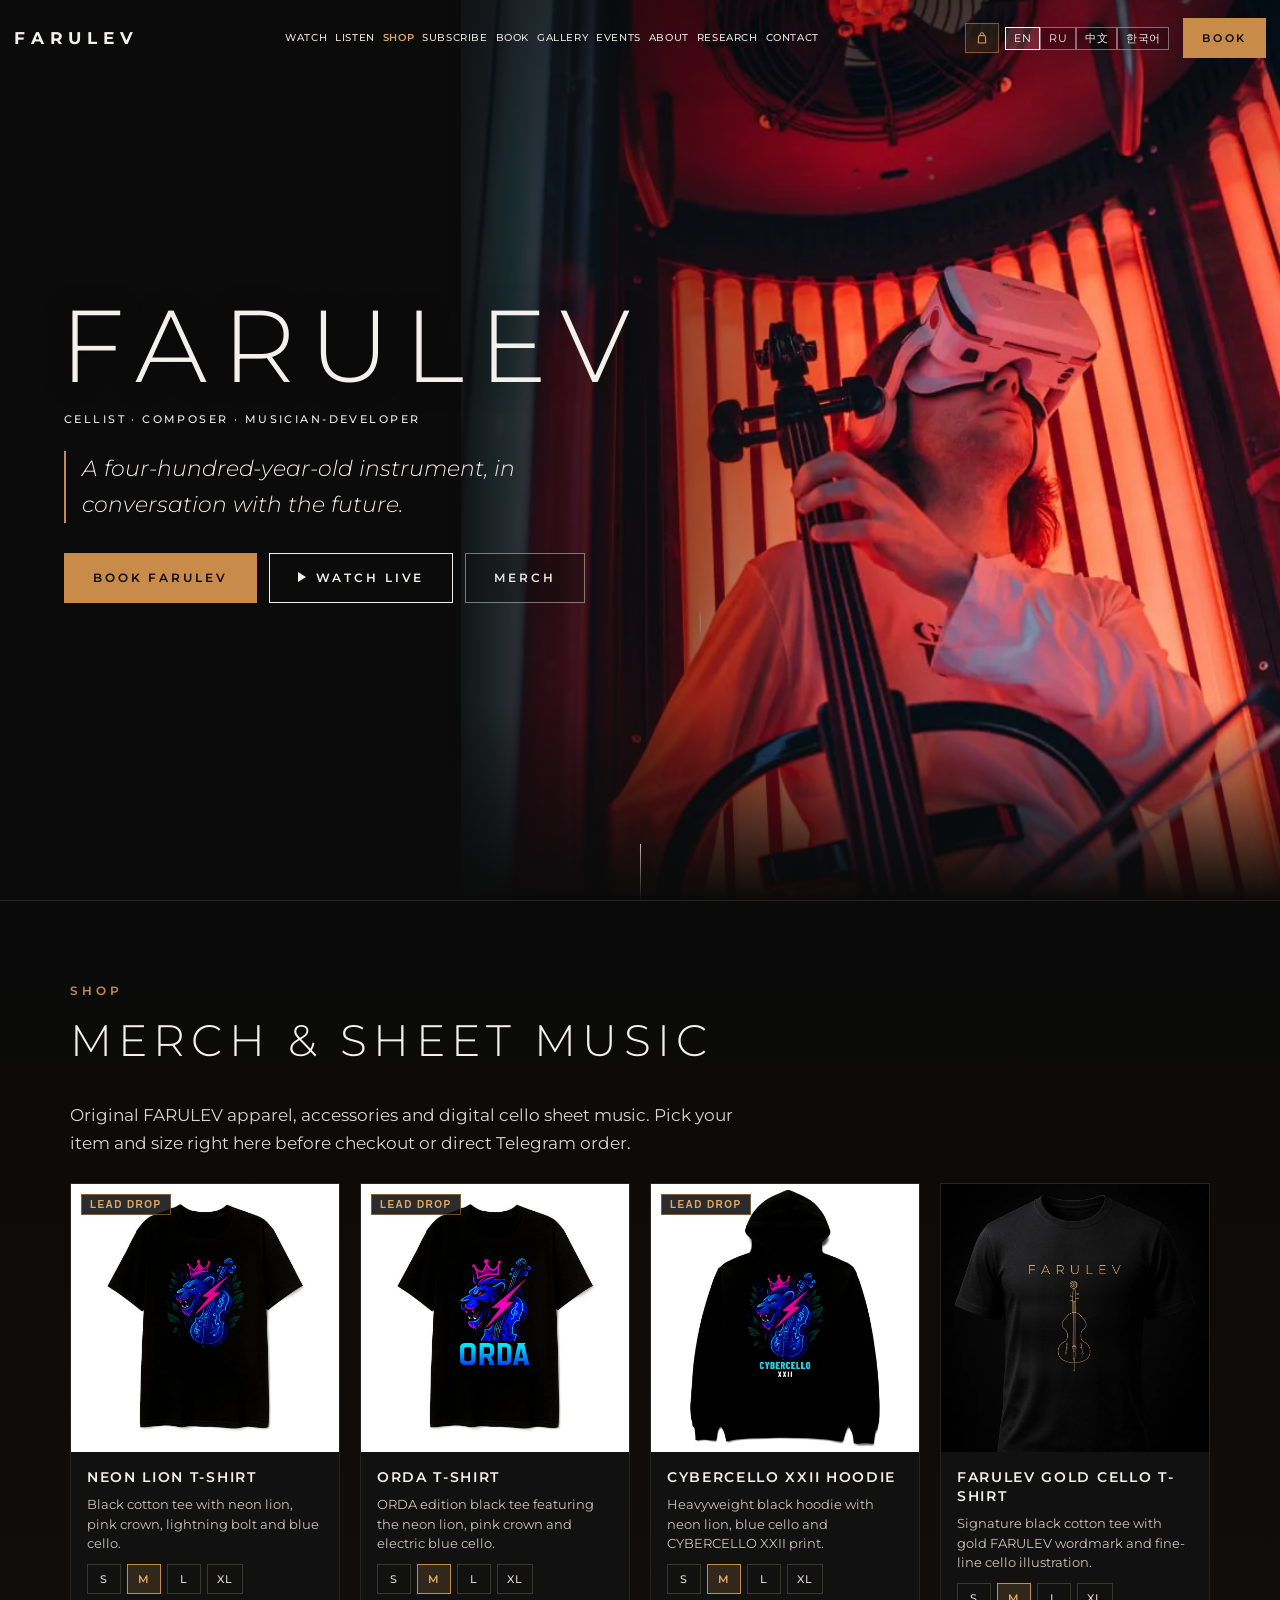
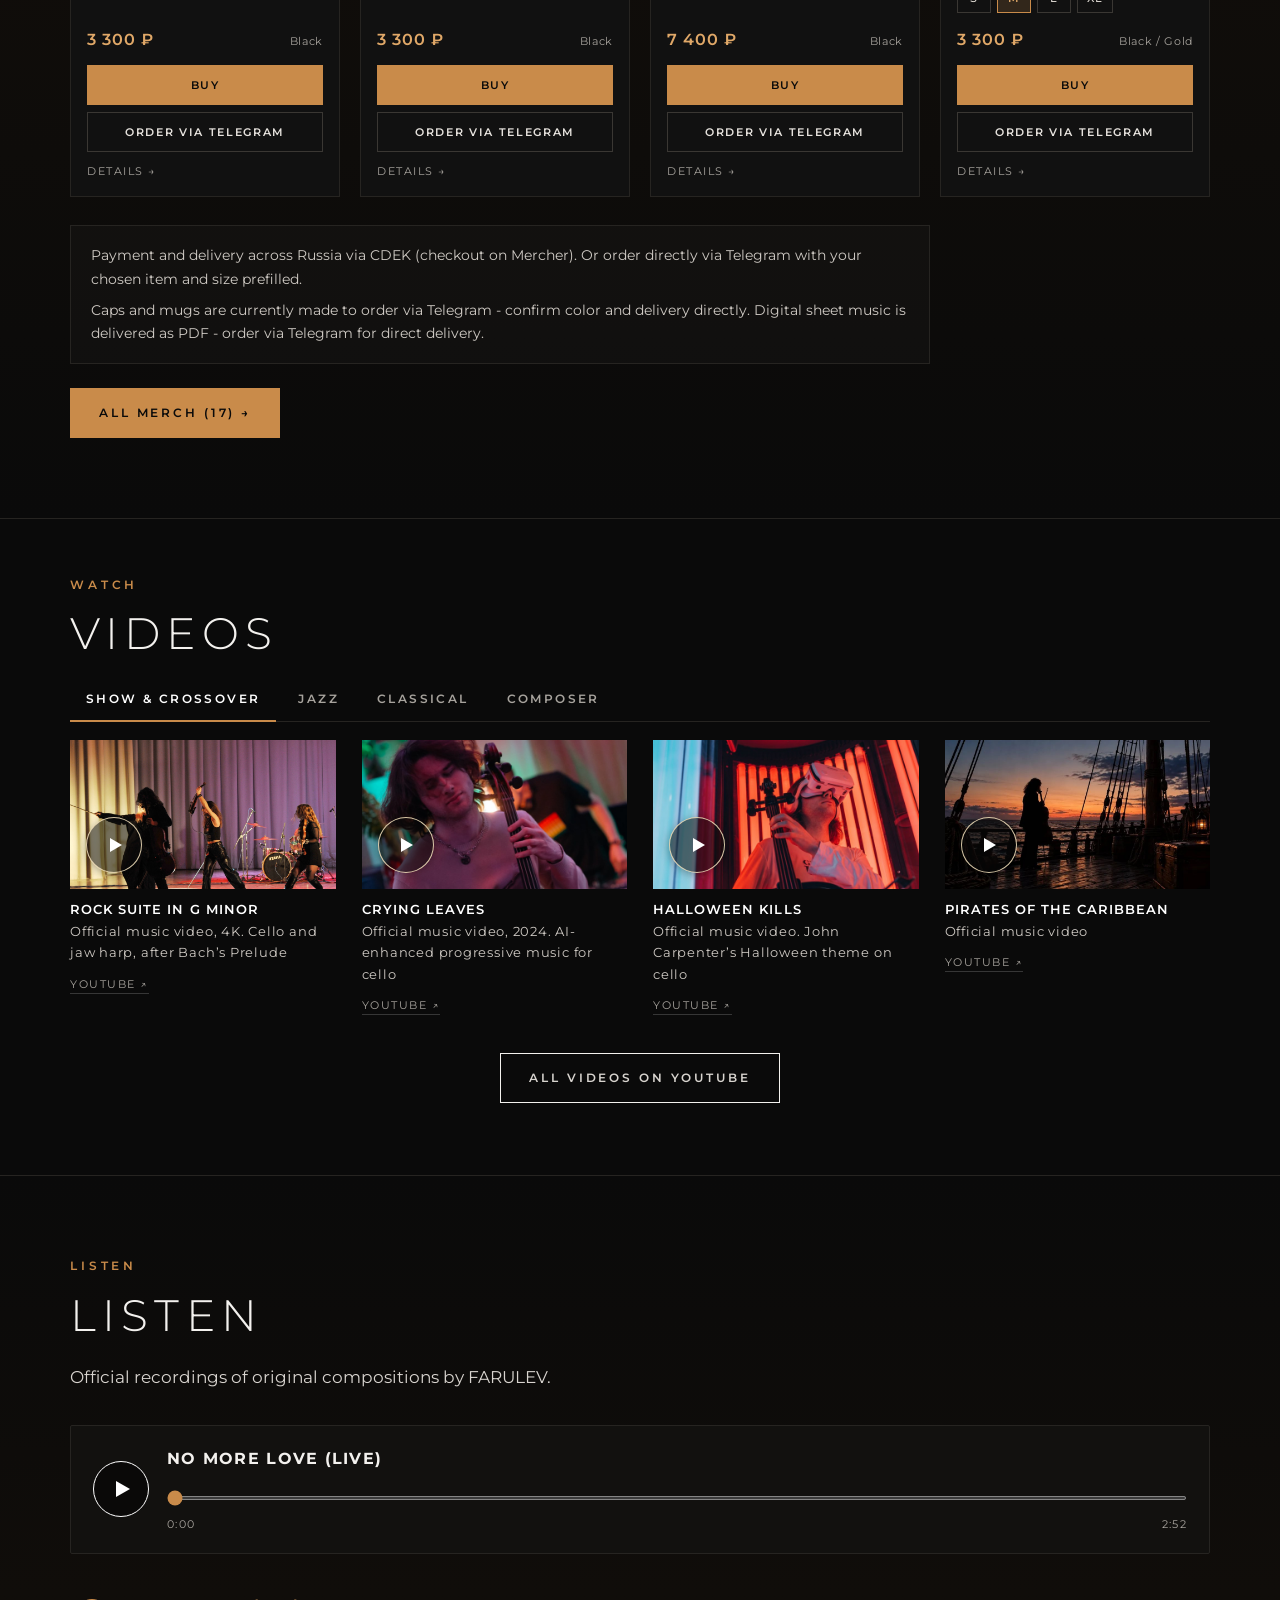
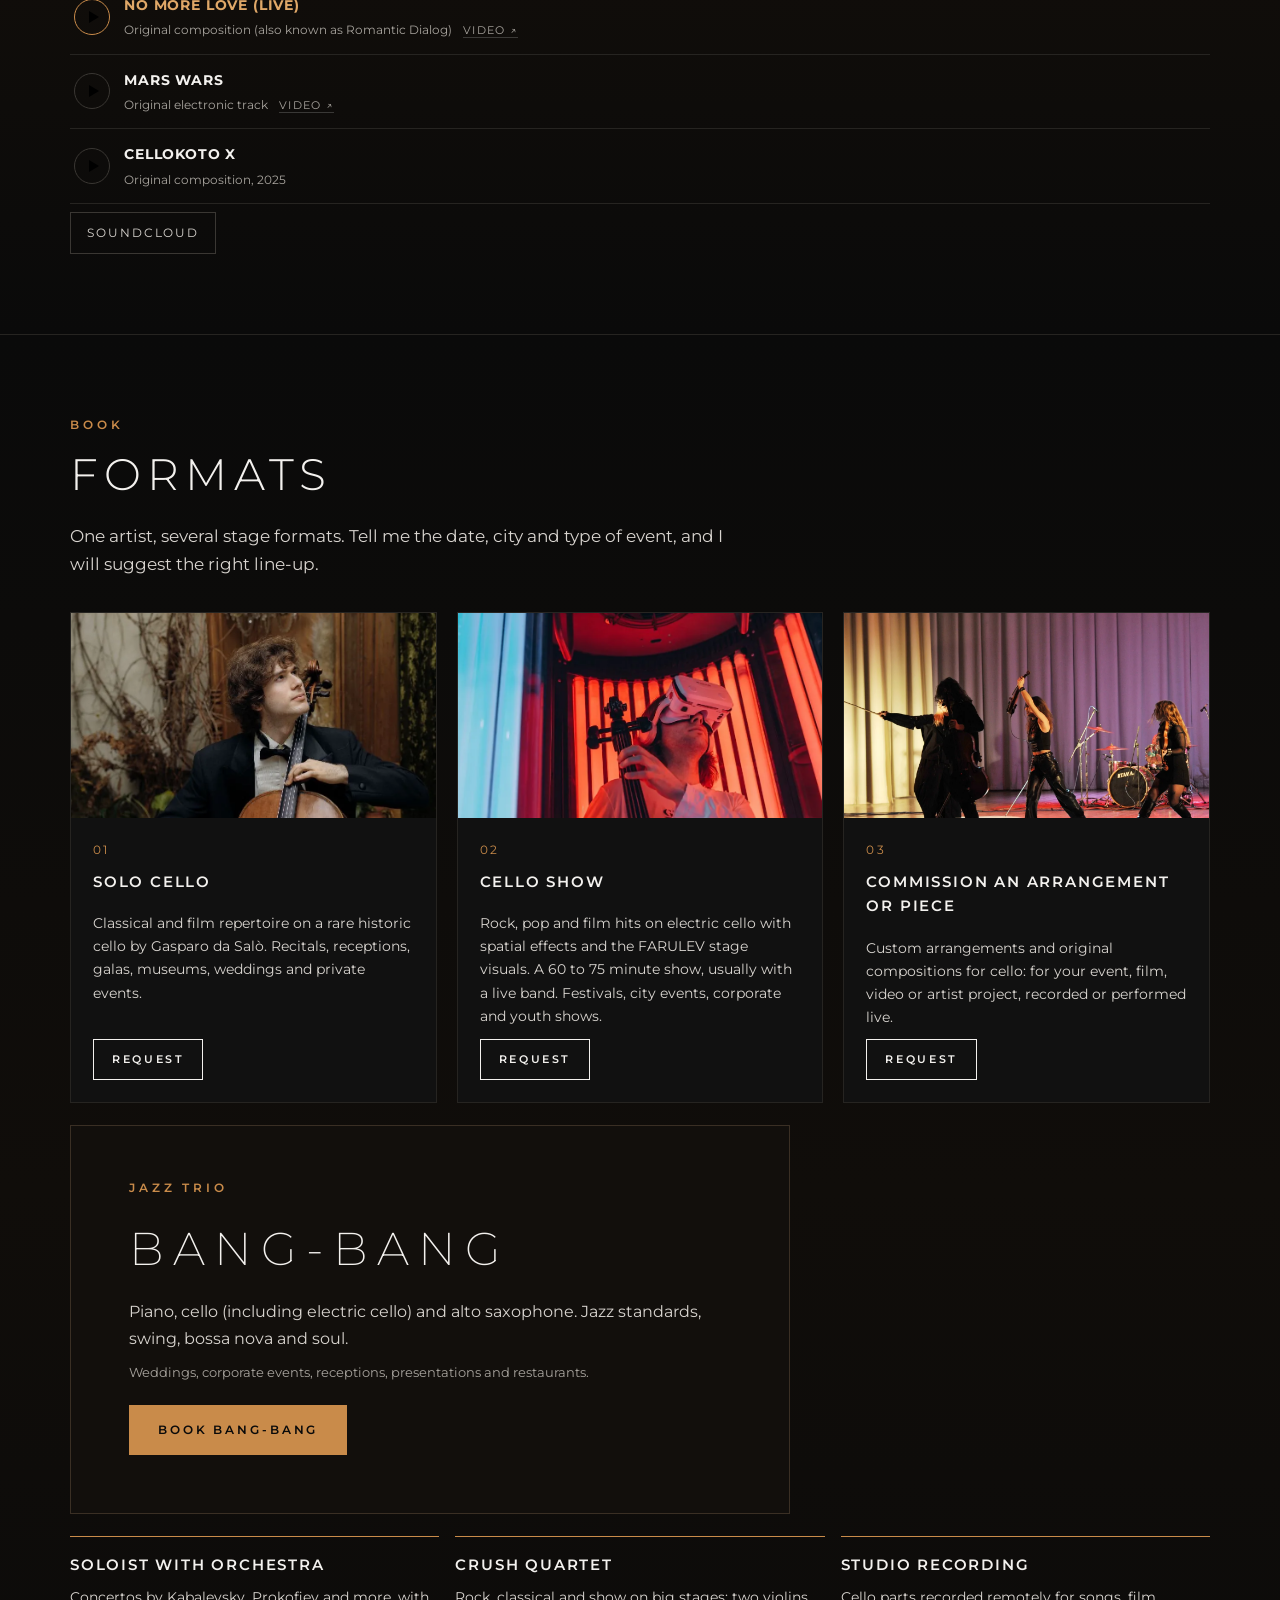
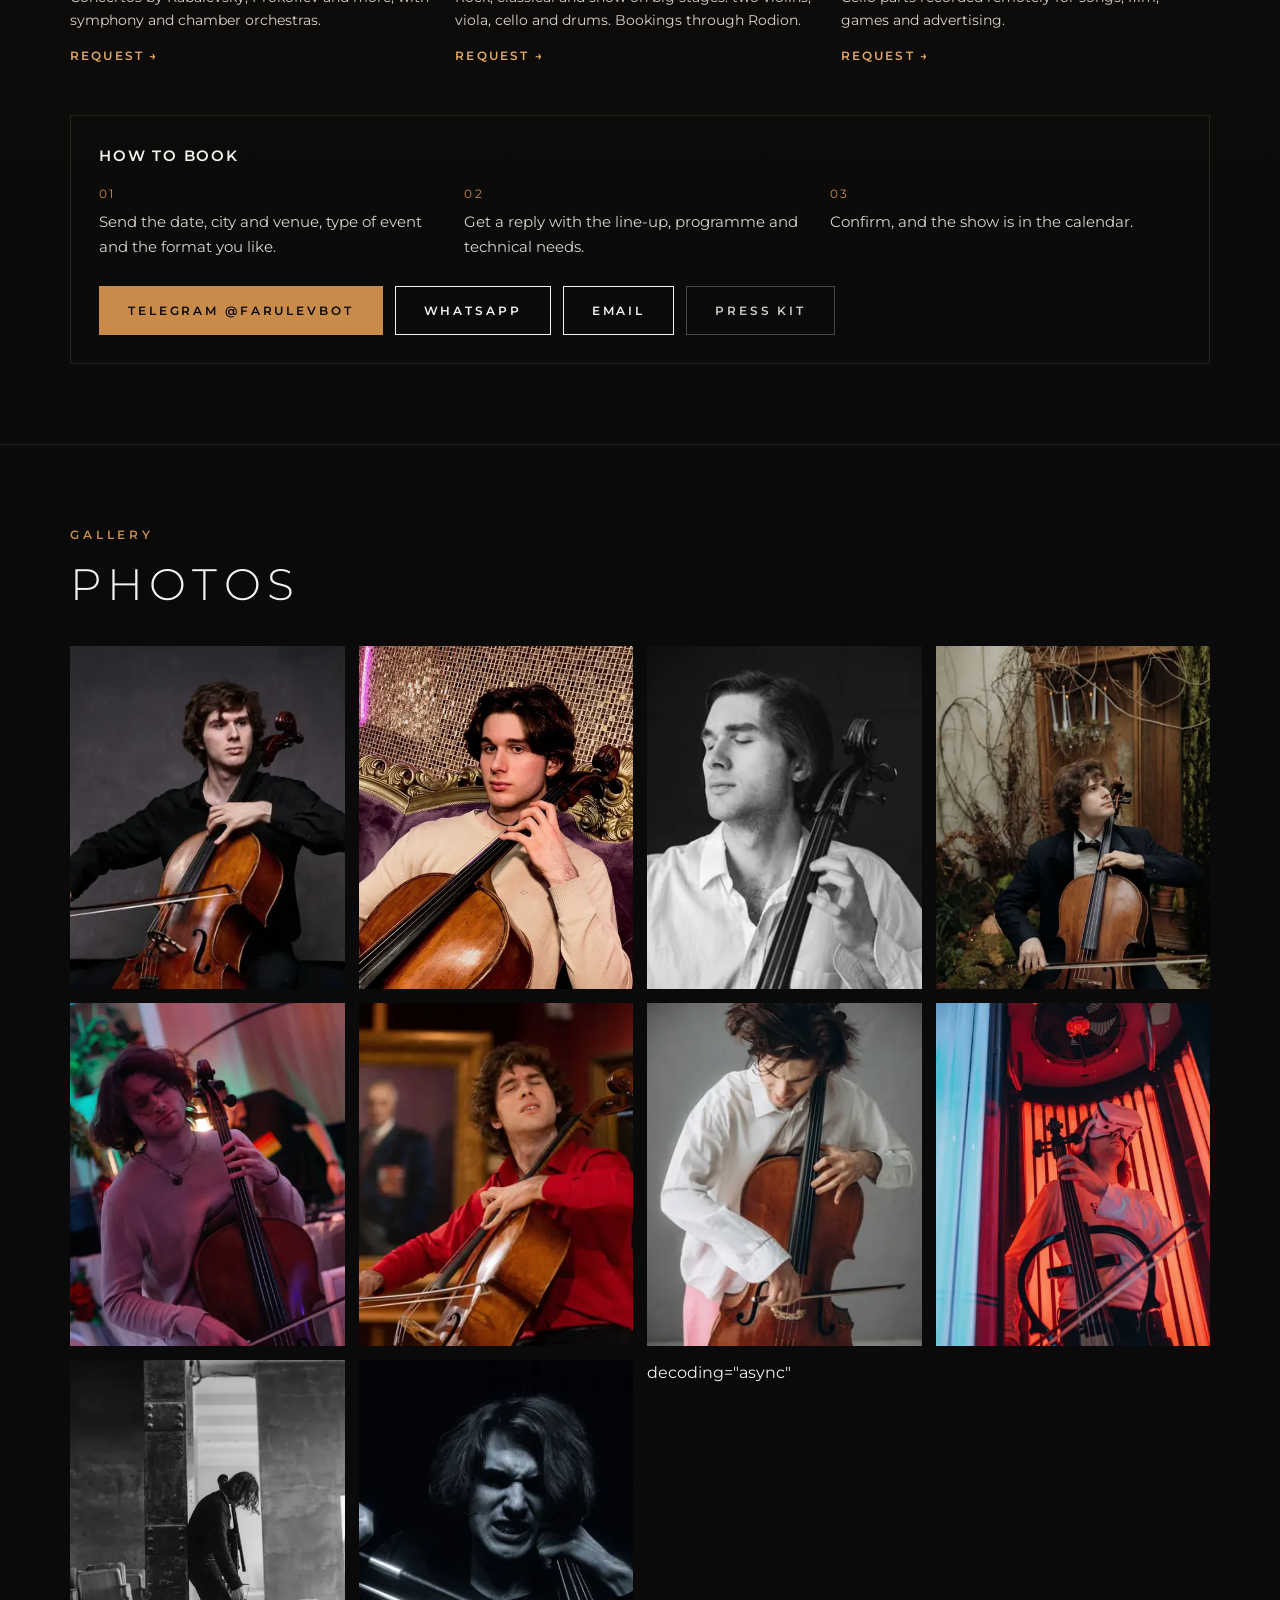
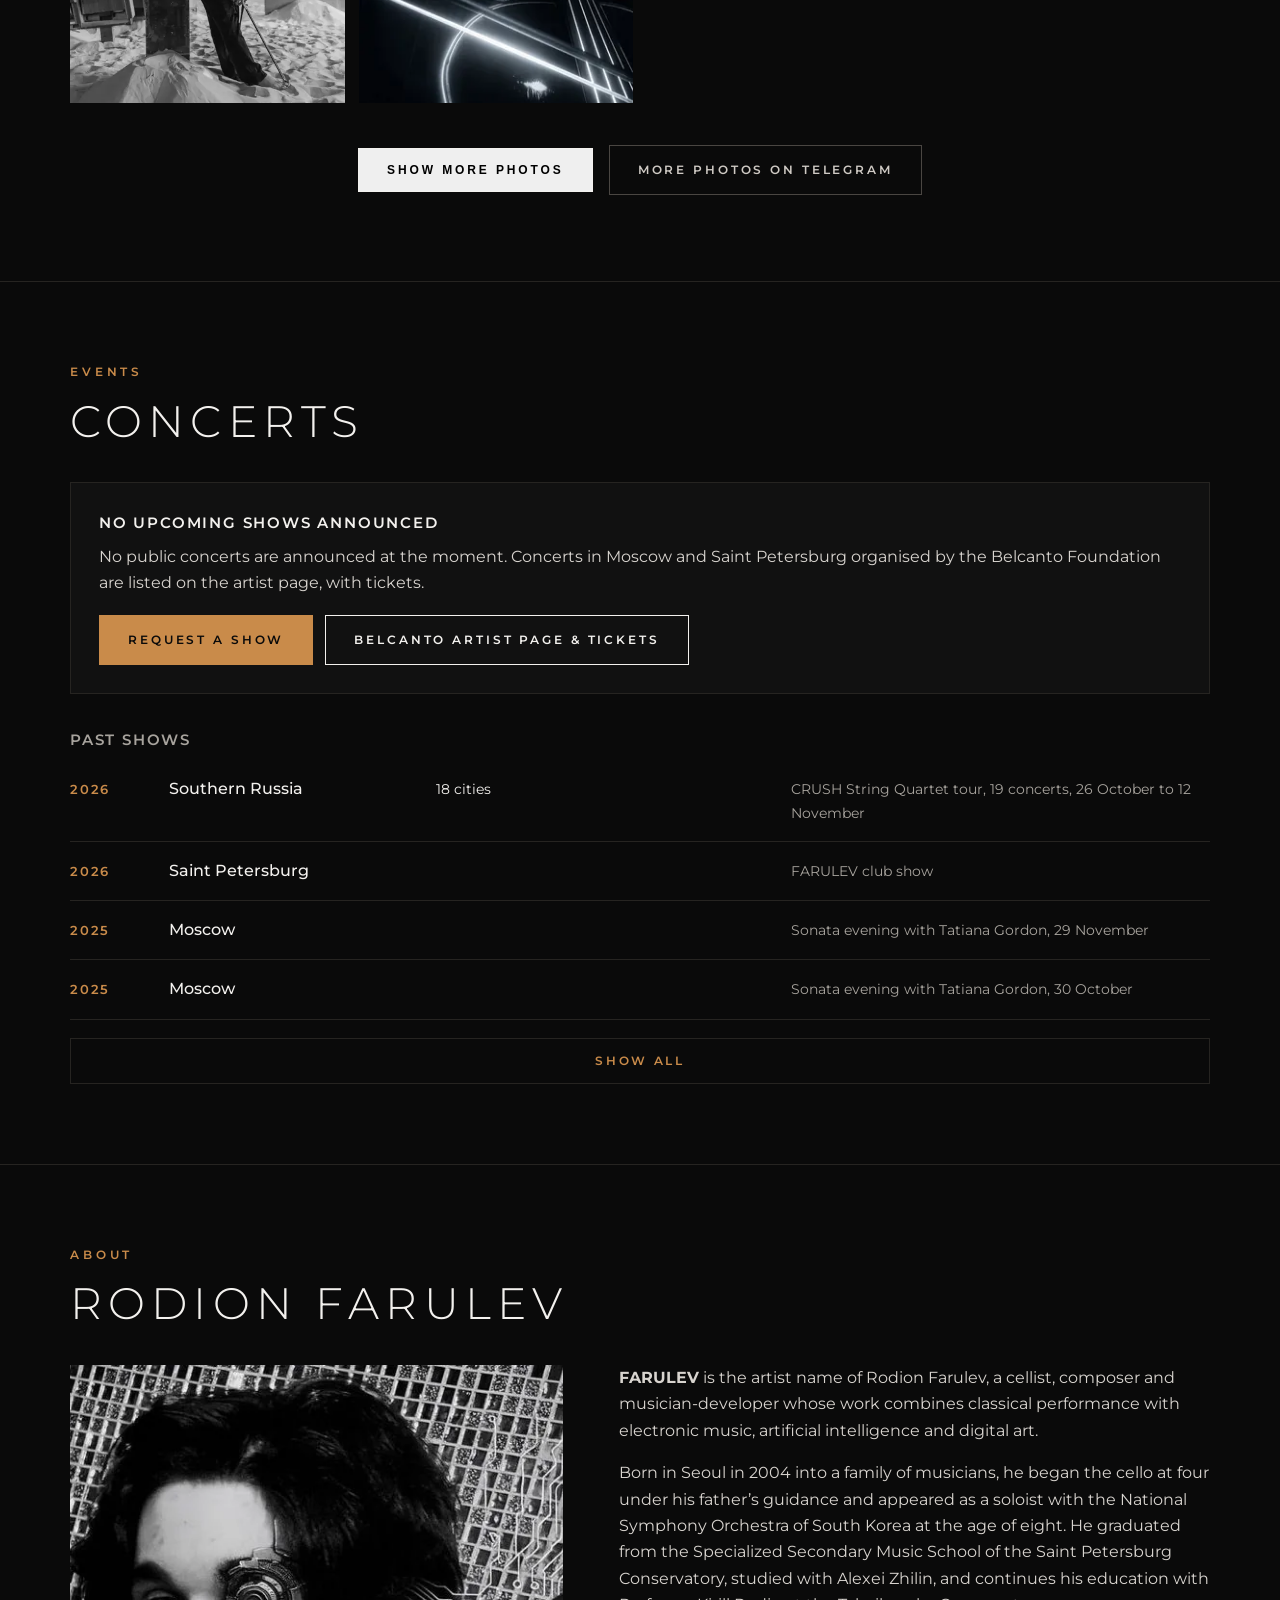
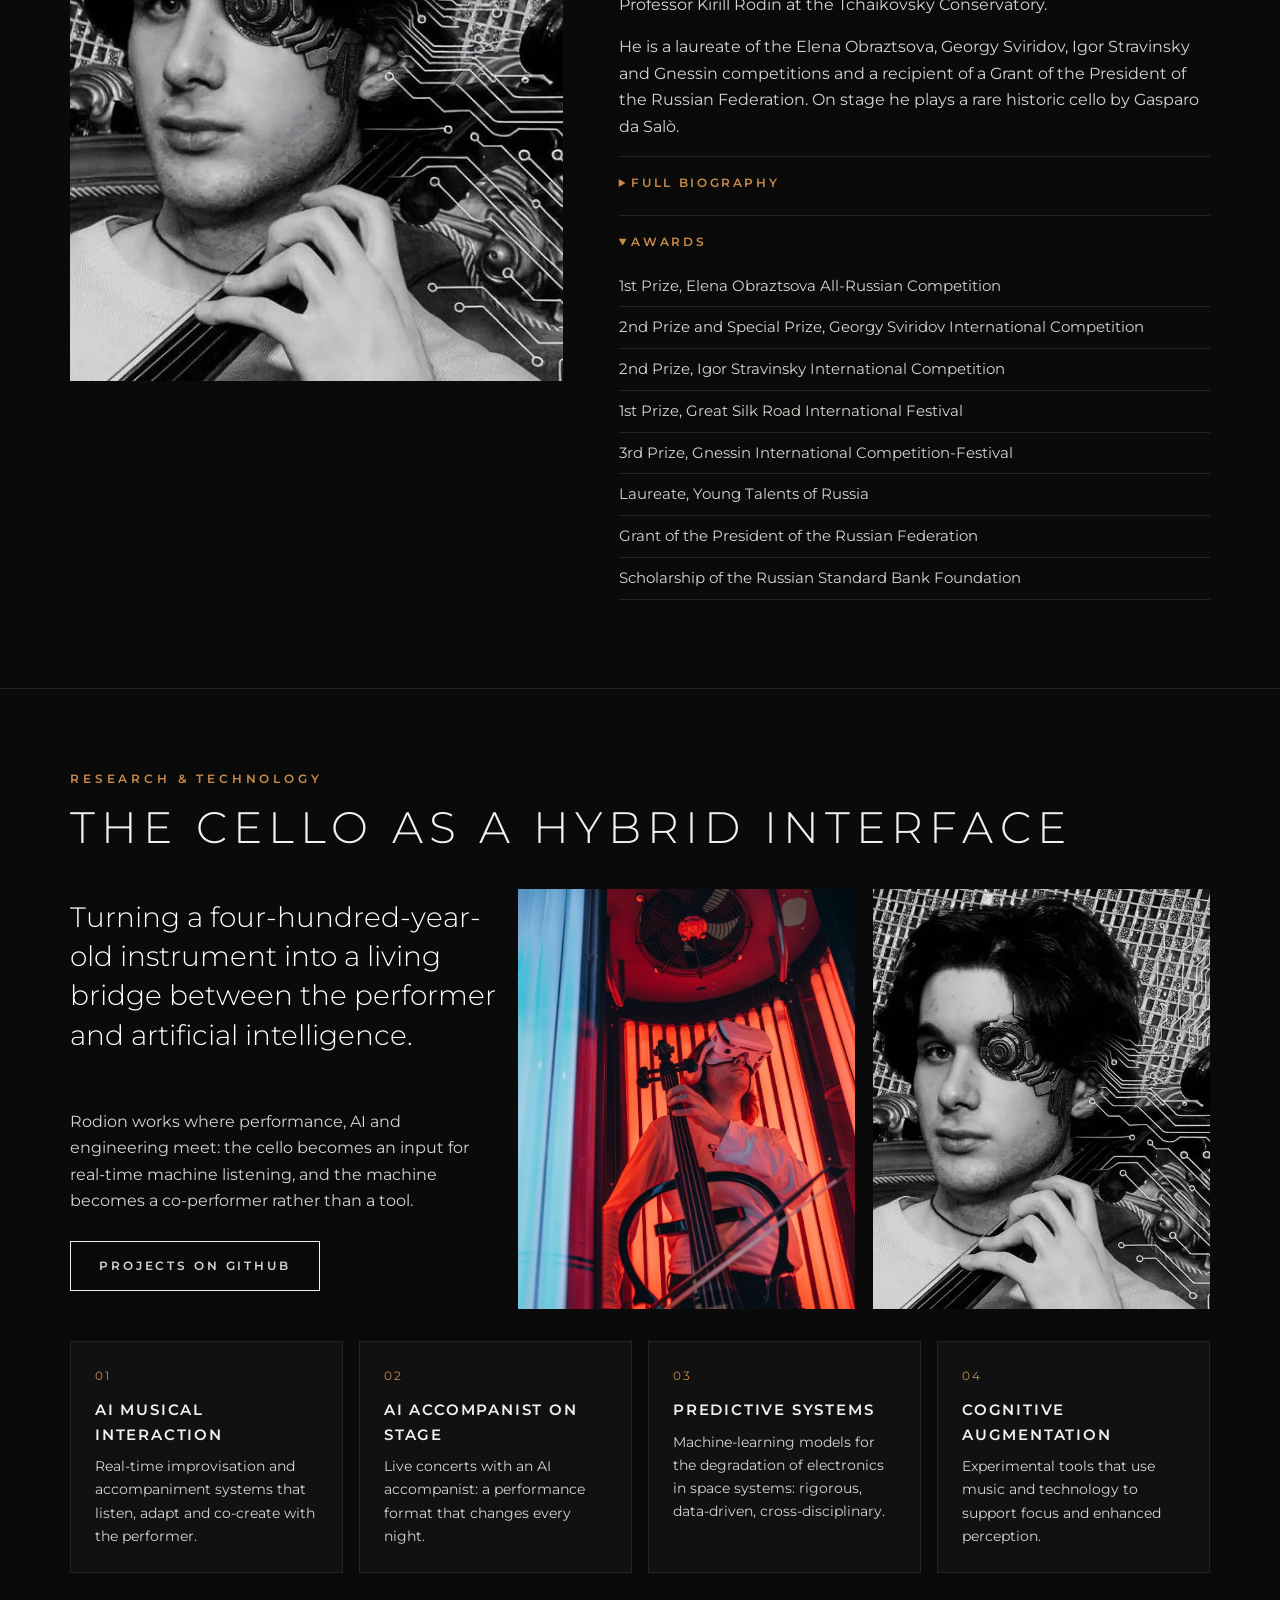
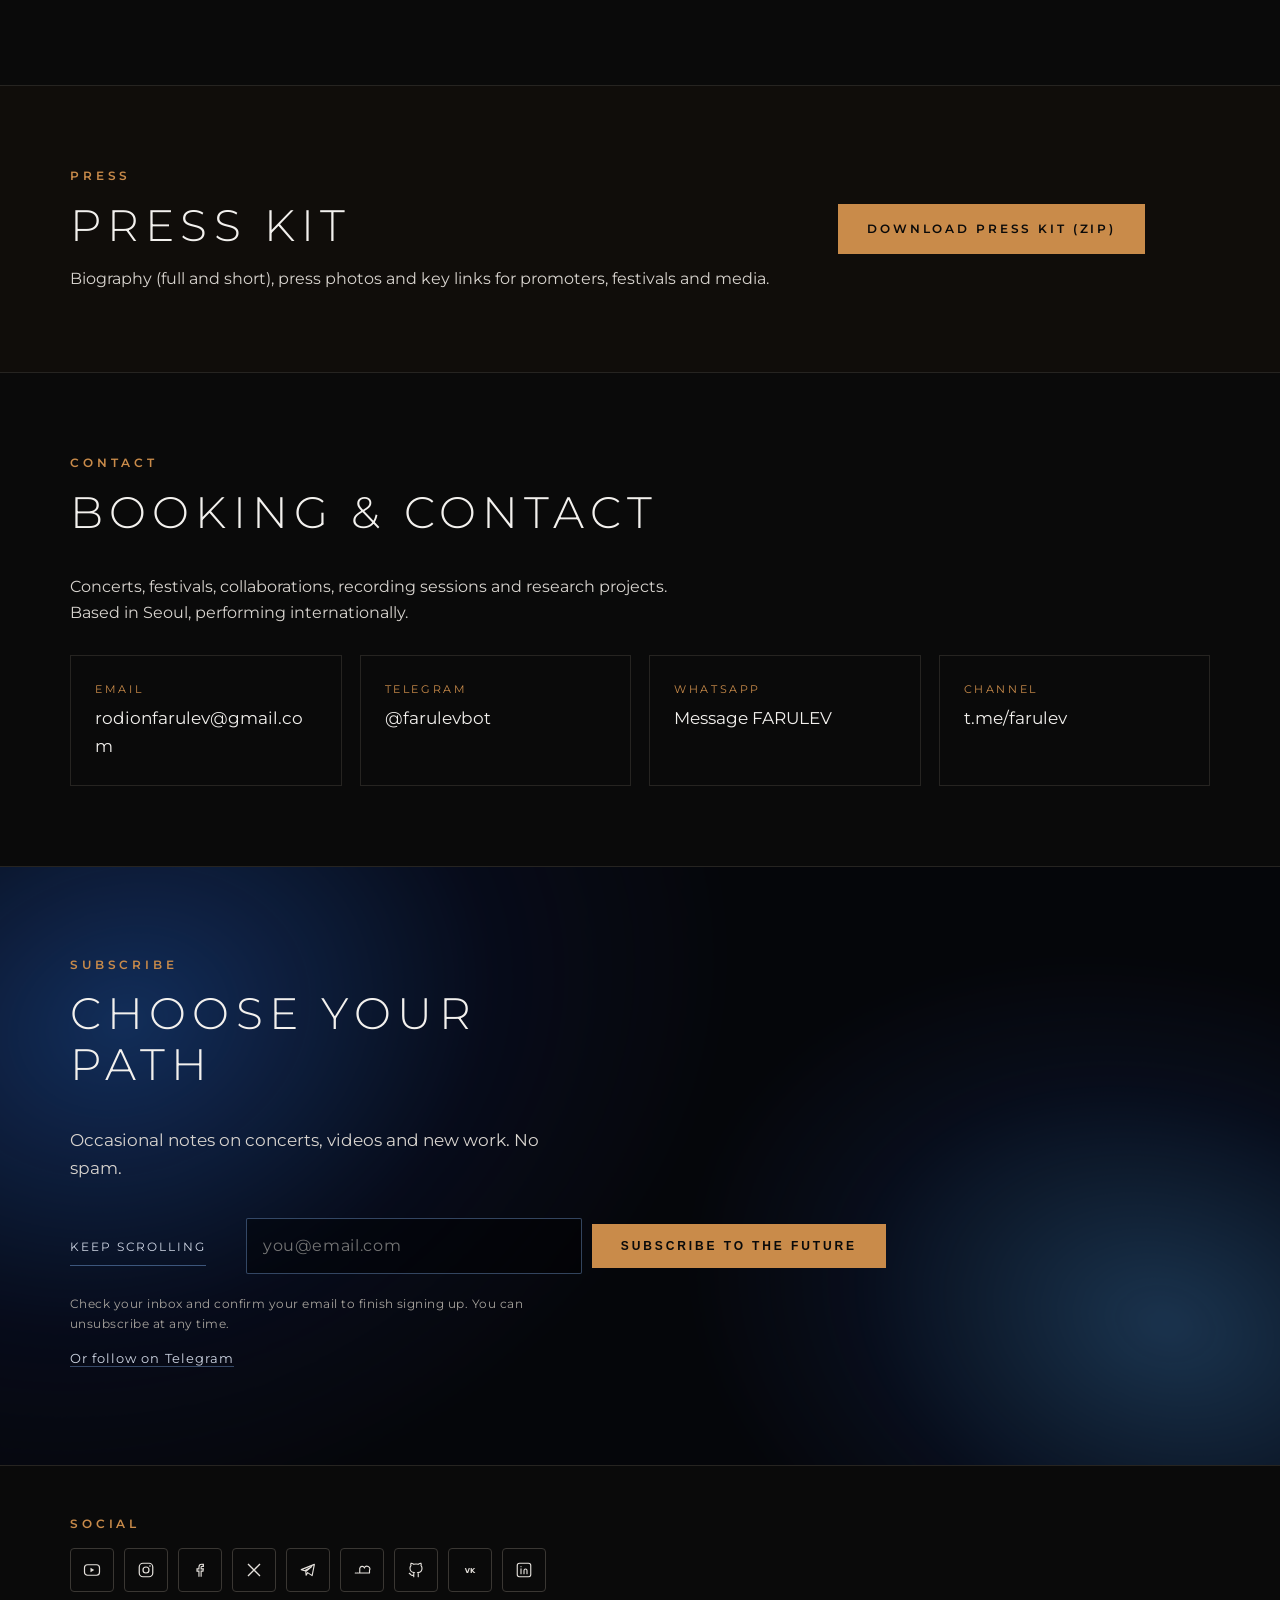
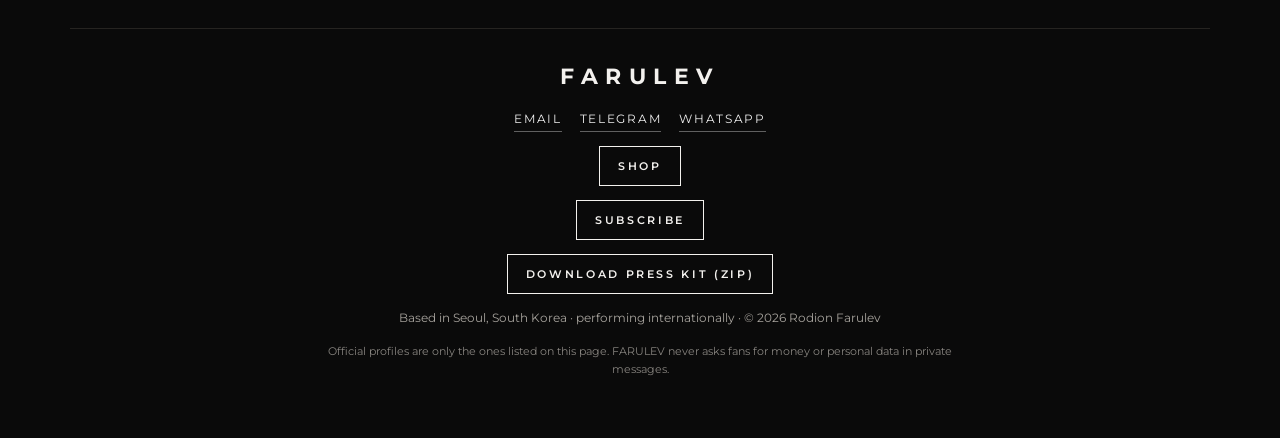
==== commit c4fc2bd9: "Wire real Mercher product URLs, lion-mockups assets, and Lion tote (17 items)" ====
--- a/index.html
+++ b/index.html
@@ -54,7 +54,7 @@
  </div>
  <a class="scroll" href="#shop" aria-label="Scroll"></a>
 </section>
-<section id="shop" class="shop"><div class="wrap"><p class="kicker">Shop</p><h2>Merch &amp; Sheet Music</h2><p class="lead">Original FARULEV apparel, accessories and digital cello sheet music. Pick your item and size right here before checkout or direct Telegram order.</p><div class="shop-grid"><article class="product" data-pid="lion-tee" data-cat="apparel"><button type="button" class="ph p-open" aria-label="Neon Lion T-shirt"><span class="pbadge">Lead drop</span><img src="/assets/img/merch/lion-tee.webp?v=eec11745b9" alt="Black T-shirt with neon lion, pink crown, pink lightning and blue cello" width="1024" height="1024" loading="lazy"></button><div class="info"><h3><button type="button" class="ptitle-btn p-open">Neon Lion T-shirt</button></h3><p class="desc">Black cotton tee with neon lion, pink crown, lightning bolt and blue cello.</p><div class="sizes" role="radiogroup" aria-label="Size"><button type="button" class="sz" data-size="S" role="radio" aria-checked="false">S</button><button type="button" class="sz on" data-size="M" role="radio" aria-checked="true">M</button><button type="button" class="sz" data-size="L" role="radio" aria-checked="false">L</button><button type="button" class="sz" data-size="XL" role="radio" aria-checked="false">XL</button></div><div class="pmeta-row"><p class="price">3&nbsp;300&nbsp;&#8381;</p><span class="pcolor">Black</span></div><div class="pacts"><a class="btn acc xs" href="https://farulev.mercher.pro" target="_blank" rel="noopener">Buy</a><a class="btn xs tg-btn tg-order" href="https://t.me/farulevbot?text=Order%3A%20Neon%20Lion%20T-shirt%20%28M%29%20-%203%20300%20%E2%82%BD" target="_blank" rel="noopener">Order via Telegram</a></div><button type="button" class="pdet-link p-open">Details &rarr;</button></div></article><article class="product" data-pid="orda-tee" data-cat="apparel"><button type="button" class="ph p-open" aria-label="ORDA T-shirt"><span class="pbadge">Lead drop</span><img src="/assets/img/merch/orda-tee.webp?v=dc5a7390ff" alt="Black ORDA T-shirt with neon lion and blue cello artwork" width="1024" height="1024" loading="lazy"></button><div class="info"><h3><button type="button" class="ptitle-btn p-open">ORDA T-shirt</button></h3><p class="desc">ORDA edition black tee featuring the neon lion, pink crown and electric blue cello.</p><div class="sizes" role="radiogroup" aria-label="Size"><button type="button" class="sz" data-size="S" role="radio" aria-checked="false">S</button><button type="button" class="sz on" data-size="M" role="radio" aria-checked="true">M</button><button type="button" class="sz" data-size="L" role="radio" aria-checked="false">L</button><button type="button" class="sz" data-size="XL" role="radio" aria-checked="false">XL</button></div><div class="pmeta-row"><p class="price">3&nbsp;300&nbsp;&#8381;</p><span class="pcolor">Black</span></div><div class="pacts"><a class="btn acc xs" href="https://farulev.mercher.pro" target="_blank" rel="noopener">Buy</a><a class="btn xs tg-btn tg-order" href="https://t.me/farulevbot?text=Order%3A%20ORDA%20T-shirt%20%28M%29%20-%203%20300%20%E2%82%BD" target="_blank" rel="noopener">Order via Telegram</a></div><button type="button" class="pdet-link p-open">Details &rarr;</button></div></article><article class="product" data-pid="cybercello-xxii-hoodie" data-cat="apparel"><button type="button" class="ph p-open" aria-label="CYBERCELLO XXII Hoodie"><span class="pbadge">Lead drop</span><img src="/assets/img/merch/cybercello-xxii-hoodie.webp?v=bca41cba3c" alt="Black hoodie with neon lion, blue cello and CYBERCELLO XXII lettering" width="1024" height="1024" loading="lazy"></button><div class="info"><h3><button type="button" class="ptitle-btn p-open">CYBERCELLO XXII Hoodie</button></h3><p class="desc">Heavyweight black hoodie with neon lion, blue cello and CYBERCELLO XXII print.</p><div class="sizes" role="radiogroup" aria-label="Size"><button type="button" class="sz" data-size="S" role="radio" aria-checked="false">S</button><button type="button" class="sz on" data-size="M" role="radio" aria-checked="true">M</button><button type="button" class="sz" data-size="L" role="radio" aria-checked="false">L</button><button type="button" class="sz" data-size="XL" role="radio" aria-checked="false">XL</button></div><div class="pmeta-row"><p class="price">7&nbsp;400&nbsp;&#8381;</p><span class="pcolor">Black</span></div><div class="pacts"><a class="btn acc xs" href="https://farulev.mercher.pro" target="_blank" rel="noopener">Buy</a><a class="btn xs tg-btn tg-order" href="https://t.me/farulevbot?text=Order%3A%20CYBERCELLO%20XXII%20Hoodie%20%28M%29%20-%207%20400%20%E2%82%BD" target="_blank" rel="noopener">Order via Telegram</a></div><button type="button" class="pdet-link p-open">Details &rarr;</button></div></article><article class="product" data-pid="farulev-gold-tee" data-cat="apparel"><button type="button" class="ph p-open" aria-label="FARULEV Gold Cello T-shirt"><img src="/assets/img/merch/farulev-gold-tee.webp?v=496a49717e" alt="Black T-shirt with gold FARULEV wordmark and line-art cello" width="1024" height="1024" loading="lazy"></button><div class="info"><h3><button type="button" class="ptitle-btn p-open">FARULEV Gold Cello T-shirt</button></h3><p class="desc">Signature black cotton tee with gold FARULEV wordmark and fine-line cello illustration.</p><div class="sizes" role="radiogroup" aria-label="Size"><button type="button" class="sz" data-size="S" role="radio" aria-checked="false">S</button><button type="button" class="sz on" data-size="M" role="radio" aria-checked="true">M</button><button type="button" class="sz" data-size="L" role="radio" aria-checked="false">L</button><button type="button" class="sz" data-size="XL" role="radio" aria-checked="false">XL</button></div><div class="pmeta-row"><p class="price">3&nbsp;300&nbsp;&#8381;</p><span class="pcolor">Black / Gold</span></div><div class="pacts"><a class="btn acc xs" href="https://farulev.mercher.pro/g/futbolka-farulev-gold-cello" target="_blank" rel="noopener">Buy</a><a class="btn xs tg-btn tg-order" href="https://t.me/farulevbot?text=Order%3A%20FARULEV%20Gold%20Cello%20T-shirt%20%28M%29%20-%203%20300%20%E2%82%BD" target="_blank" rel="noopener">Order via Telegram</a></div><button type="button" class="pdet-link p-open">Details &rarr;</button></div></article></div><div class="shop-note"><p>Payment and delivery across Russia via CDEK (checkout on Mercher). Or order directly via Telegram with your chosen item and size prefilled.</p><p>Caps and mugs are currently made to order via Telegram - confirm color and delivery directly. Digital sheet music is delivered as PDF - order via Telegram for direct delivery.</p></div><div class="shop-cta-row"><a class="btn acc" href="/shop/">All merch (16) &rarr;</a></div></div></section>
+<section id="shop" class="shop"><div class="wrap"><p class="kicker">Shop</p><h2>Merch &amp; Sheet Music</h2><p class="lead">Original FARULEV apparel, accessories and digital cello sheet music. Pick your item and size right here before checkout or direct Telegram order.</p><div class="shop-grid"><article class="product" data-pid="lion-tee" data-cat="apparel"><button type="button" class="ph p-open" aria-label="Neon Lion T-shirt"><span class="pbadge">Lead drop</span><img src="/assets/img/merch/lion-tee.webp?v=1c8a59f39d" alt="Black T-shirt with neon lion, pink crown, pink lightning and blue cello" width="1024" height="1024" loading="lazy"></button><div class="info"><h3><button type="button" class="ptitle-btn p-open">Neon Lion T-shirt</button></h3><p class="desc">Black cotton tee with neon lion, pink crown, lightning bolt and blue cello.</p><div class="sizes" role="radiogroup" aria-label="Size"><button type="button" class="sz" data-size="S" role="radio" aria-checked="false">S</button><button type="button" class="sz on" data-size="M" role="radio" aria-checked="true">M</button><button type="button" class="sz" data-size="L" role="radio" aria-checked="false">L</button><button type="button" class="sz" data-size="XL" role="radio" aria-checked="false">XL</button></div><div class="pmeta-row"><p class="price">3&nbsp;300&nbsp;&#8381;</p><span class="pcolor">Black</span></div><div class="pacts"><a class="btn acc xs" href="https://farulev.mercher.pro/g/futbolka-farulev-lion" target="_blank" rel="noopener">Buy</a><a class="btn xs tg-btn tg-order" href="https://t.me/farulevbot?text=Order%3A%20Neon%20Lion%20T-shirt%20%28M%29%20-%203%20300%20%E2%82%BD" target="_blank" rel="noopener">Order via Telegram</a></div><button type="button" class="pdet-link p-open">Details &rarr;</button></div></article><article class="product" data-pid="orda-tee" data-cat="apparel"><button type="button" class="ph p-open" aria-label="ORDA T-shirt"><span class="pbadge">Lead drop</span><img src="/assets/img/merch/orda-tee.webp?v=99c5e25ebb" alt="Black ORDA T-shirt with neon lion and blue cello artwork" width="1024" height="1024" loading="lazy"></button><div class="info"><h3><button type="button" class="ptitle-btn p-open">ORDA T-shirt</button></h3><p class="desc">ORDA edition black tee featuring the neon lion, pink crown and electric blue cello.</p><div class="sizes" role="radiogroup" aria-label="Size"><button type="button" class="sz" data-size="S" role="radio" aria-checked="false">S</button><button type="button" class="sz on" data-size="M" role="radio" aria-checked="true">M</button><button type="button" class="sz" data-size="L" role="radio" aria-checked="false">L</button><button type="button" class="sz" data-size="XL" role="radio" aria-checked="false">XL</button></div><div class="pmeta-row"><p class="price">3&nbsp;300&nbsp;&#8381;</p><span class="pcolor">Black</span></div><div class="pacts"><a class="btn acc xs" href="https://farulev.mercher.pro/g/futbolka-orda" target="_blank" rel="noopener">Buy</a><a class="btn xs tg-btn tg-order" href="https://t.me/farulevbot?text=Order%3A%20ORDA%20T-shirt%20%28M%29%20-%203%20300%20%E2%82%BD" target="_blank" rel="noopener">Order via Telegram</a></div><button type="button" class="pdet-link p-open">Details &rarr;</button></div></article><article class="product" data-pid="cybercello-xxii-hoodie" data-cat="apparel"><button type="button" class="ph p-open" aria-label="CYBERCELLO XXII Hoodie"><span class="pbadge">Lead drop</span><img src="/assets/img/merch/cybercello-xxii-hoodie.webp?v=4284ab2d23" alt="Black hoodie with neon lion, blue cello and CYBERCELLO XXII lettering" width="1024" height="1024" loading="lazy"></button><div class="info"><h3><button type="button" class="ptitle-btn p-open">CYBERCELLO XXII Hoodie</button></h3><p class="desc">Heavyweight black hoodie with neon lion, blue cello and CYBERCELLO XXII print.</p><div class="sizes" role="radiogroup" aria-label="Size"><button type="button" class="sz" data-size="S" role="radio" aria-checked="false">S</button><button type="button" class="sz on" data-size="M" role="radio" aria-checked="true">M</button><button type="button" class="sz" data-size="L" role="radio" aria-checked="false">L</button><button type="button" class="sz" data-size="XL" role="radio" aria-checked="false">XL</button></div><div class="pmeta-row"><p class="price">7&nbsp;400&nbsp;&#8381;</p><span class="pcolor">Black</span></div><div class="pacts"><a class="btn acc xs" href="https://farulev.mercher.pro/g/hudi-cybercello-xxii" target="_blank" rel="noopener">Buy</a><a class="btn xs tg-btn tg-order" href="https://t.me/farulevbot?text=Order%3A%20CYBERCELLO%20XXII%20Hoodie%20%28M%29%20-%207%20400%20%E2%82%BD" target="_blank" rel="noopener">Order via Telegram</a></div><button type="button" class="pdet-link p-open">Details &rarr;</button></div></article><article class="product" data-pid="farulev-gold-tee" data-cat="apparel"><button type="button" class="ph p-open" aria-label="FARULEV Gold Cello T-shirt"><img src="/assets/img/merch/farulev-gold-tee.webp?v=496a49717e" alt="Black T-shirt with gold FARULEV wordmark and line-art cello" width="1024" height="1024" loading="lazy"></button><div class="info"><h3><button type="button" class="ptitle-btn p-open">FARULEV Gold Cello T-shirt</button></h3><p class="desc">Signature black cotton tee with gold FARULEV wordmark and fine-line cello illustration.</p><div class="sizes" role="radiogroup" aria-label="Size"><button type="button" class="sz" data-size="S" role="radio" aria-checked="false">S</button><button type="button" class="sz on" data-size="M" role="radio" aria-checked="true">M</button><button type="button" class="sz" data-size="L" role="radio" aria-checked="false">L</button><button type="button" class="sz" data-size="XL" role="radio" aria-checked="false">XL</button></div><div class="pmeta-row"><p class="price">3&nbsp;300&nbsp;&#8381;</p><span class="pcolor">Black / Gold</span></div><div class="pacts"><a class="btn acc xs" href="https://farulev.mercher.pro/g/futbolka-farulev-gold-cello" target="_blank" rel="noopener">Buy</a><a class="btn xs tg-btn tg-order" href="https://t.me/farulevbot?text=Order%3A%20FARULEV%20Gold%20Cello%20T-shirt%20%28M%29%20-%203%20300%20%E2%82%BD" target="_blank" rel="noopener">Order via Telegram</a></div><button type="button" class="pdet-link p-open">Details &rarr;</button></div></article></div><div class="shop-note"><p>Payment and delivery across Russia via CDEK (checkout on Mercher). Or order directly via Telegram with your chosen item and size prefilled.</p><p>Caps and mugs are currently made to order via Telegram - confirm color and delivery directly. Digital sheet music is delivered as PDF - order via Telegram for direct delivery.</p></div><div class="shop-cta-row"><a class="btn acc" href="/shop/">All merch (17) &rarr;</a></div></div></section>
 
 <section id="watch"><div class="wrap">
  <p class="kicker">Watch</p><h2>Videos</h2>
@@ -144,7 +144,7 @@
 </div></footer>
 <div class="mbar"><a href="#book" class="acc" aria-label="Book"><span class="mi"><svg viewBox="0 0 24 24" aria-hidden="true"><rect x="5" y="3.5" width="14" height="17" rx="1.5" fill="none" stroke="currentColor" stroke-width="1.7"/><path d="M8 8h8M8 12h8M8 16h5" fill="none" stroke="currentColor" stroke-width="1.7" stroke-linecap="round"/></svg></span><span class="ml">Book</span></a><a href="https://t.me/farulevbot" target="_blank" rel="noopener" class="" aria-label="Telegram"><span class="mi"><svg viewBox="0 0 24 24" aria-hidden="true"><path d="M3 11.5L20.5 4.5 17.5 19.5 11.5 15.5 9.5 19 9 14 17 7.5 7.5 13z" fill="none" stroke="currentColor" stroke-width="1.6" stroke-linejoin="round"/></svg></span><span class="ml">TG</span></a><a href="https://wa.me/message/OKL5R6RD77RZG1" target="_blank" rel="noopener" class="" aria-label="WhatsApp"><span class="mi"><svg viewBox="0 0 24 24" aria-hidden="true"><path d="M5 19l1.2-3.2A8 8 0 1 1 19 12a8 8 0 0 1-11.2 7.3L5 19z" fill="none" stroke="currentColor" stroke-width="1.7"/><path d="M9.2 9.8c.2-.5.3-.8.8-.8h.6c.2 0 .4.2.5.5l.5 1.2c.1.3 0 .5-.2.7l-.5.5c.4.8 1.2 1.6 2 2l.5-.5c.2-.2.5-.3.7-.2l1.2.5c.3.1.5.3.5.5v.6c0 .5-.3.6-.8.8A6 6 0 0 1 9.2 9.8z" fill="currentColor"/></svg></span><span class="ml">WA</span></a><a href="mailto:rodionfarulev@gmail.com" class="" aria-label="Email"><span class="mi"><svg viewBox="0 0 24 24" aria-hidden="true"><rect x="3.5" y="5.5" width="17" height="13" rx="1.5" fill="none" stroke="currentColor" stroke-width="1.7"/><path d="M4 7l8 6 8-6" fill="none" stroke="currentColor" stroke-width="1.7" stroke-linejoin="round"/></svg></span><span class="ml">Mail</span></a></div>
 <div class="lb" role="dialog" aria-modal="true"><button class="x" aria-label="Close">&times;</button><button class="pv" aria-label="Previous">&#8249;</button><img alt=""><button class="nx" aria-label="Next">&#8250;</button></div>
-<div class="pmodal" role="dialog" aria-modal="true" aria-labelledby="pm-title"><div class="pm-box"><button type="button" class="pm-close" aria-label="Close">&times;</button><div class="pm-gal"><div class="pm-main"><img src="" alt=""></div><div class="pm-thumbs" hidden></div></div><div class="pm-body"><p class="pm-k"></p><h3 class="pm-title" id="pm-title"></h3><p class="pm-price"></p><p class="pm-color"></p><p class="pm-desc"></p><div class="pm-sz-wrap"><p class="pm-sz-label">Size</p><div class="sizes pm-sizes" role="radiogroup" aria-label="Size"></div></div><div class="pacts"><a class="btn acc xs pm-buy" href="https://farulev.mercher.pro" target="_blank" rel="noopener">Buy</a><a class="btn xs tg-btn tg-order pm-tg" href="https://t.me/farulevbot" target="_blank" rel="noopener">Order via Telegram</a></div><p class="pm-note"></p></div></div></div><script id="shop-data" type="application/json">{"store_url": "https://farulev.mercher.pro", "tg_base": "https://t.me/farulevbot", "email": "rodionfarulev@gmail.com", "china": false, "kicker": "Shop", "buy_label": "Buy", "tg_label": "Order via Telegram", "order_prefix": "Order: ", "delivery_note": "Payment and delivery across Russia via CDEK (checkout on Mercher). Or order directly via Telegram with your chosen item and size prefilled.", "mto_note": "Caps and mugs are currently made to order via Telegram - confirm color and delivery directly.", "digital_note": "Digital sheet music is delivered as PDF - order via Telegram for direct delivery.", "products": [{"id": "lion-tee", "cat": "apparel", "name": "Neon Lion T-shirt", "desc": "Black cotton tee with neon lion, pink crown, lightning bolt and blue cello.", "alt": "Black T-shirt with neon lion, pink crown, pink lightning and blue cello", "color": "Black", "badge": "Lead drop", "price_fmt": "3 300 ₽", "sizes": ["S", "M", "L", "XL"], "img": "/assets/img/merch/lion-tee.webp?v=eec11745b9", "gallery": ["/assets/img/merch/lion-tee.webp?v=eec11745b9"], "buy_url": "https://farulev.mercher.pro", "made_to_order": false, "digital": false}, {"id": "orda-tee", "cat": "apparel", "name": "ORDA T-shirt", "desc": "ORDA edition black tee featuring the neon lion, pink crown and electric blue cello.", "alt": "Black ORDA T-shirt with neon lion and blue cello artwork", "color": "Black", "badge": "Lead drop", "price_fmt": "3 300 ₽", "sizes": ["S", "M", "L", "XL"], "img": "/assets/img/merch/orda-tee.webp?v=dc5a7390ff", "gallery": ["/assets/img/merch/orda-tee.webp?v=dc5a7390ff"], "buy_url": "https://farulev.mercher.pro", "made_to_order": false, "digital": false}, {"id": "cybercello-xxii-hoodie", "cat": "apparel", "name": "CYBERCELLO XXII Hoodie", "desc": "Heavyweight black hoodie with neon lion, blue cello and CYBERCELLO XXII print.", "alt": "Black hoodie with neon lion, blue cello and CYBERCELLO XXII lettering", "color": "Black", "badge": "Lead drop", "price_fmt": "7 400 ₽", "sizes": ["S", "M", "L", "XL"], "img": "/assets/img/merch/cybercello-xxii-hoodie.webp?v=bca41cba3c", "gallery": ["/assets/img/merch/cybercello-xxii-hoodie.webp?v=bca41cba3c"], "buy_url": "https://farulev.mercher.pro", "made_to_order": false, "digital": false}, {"id": "farulev-gold-tee", "cat": "apparel", "name": "FARULEV Gold Cello T-shirt", "desc": "Signature black cotton tee with gold FARULEV wordmark and fine-line cello illustration.", "alt": "Black T-shirt with gold FARULEV wordmark and line-art cello", "color": "Black / Gold", "badge": "", "price_fmt": "3 300 ₽", "sizes": ["S", "M", "L", "XL"], "img": "/assets/img/merch/farulev-gold-tee.webp?v=496a49717e", "gallery": ["/assets/img/merch/farulev-gold-tee.webp?v=496a49717e", "/assets/img/merch/print-tee-front.webp?v=d9c598821b"], "buy_url": "https://farulev.mercher.pro/g/futbolka-farulev-gold-cello", "made_to_order": false, "digital": false}]}</script>
+<div class="pmodal" role="dialog" aria-modal="true" aria-labelledby="pm-title"><div class="pm-box"><button type="button" class="pm-close" aria-label="Close">&times;</button><div class="pm-gal"><div class="pm-main"><img src="" alt=""></div><div class="pm-thumbs" hidden></div></div><div class="pm-body"><p class="pm-k"></p><h3 class="pm-title" id="pm-title"></h3><p class="pm-price"></p><p class="pm-color"></p><p class="pm-desc"></p><div class="pm-sz-wrap"><p class="pm-sz-label">Size</p><div class="sizes pm-sizes" role="radiogroup" aria-label="Size"></div></div><div class="pacts"><a class="btn acc xs pm-buy" href="https://farulev.mercher.pro" target="_blank" rel="noopener">Buy</a><a class="btn xs tg-btn tg-order pm-tg" href="https://t.me/farulevbot" target="_blank" rel="noopener">Order via Telegram</a></div><p class="pm-note"></p></div></div></div><script id="shop-data" type="application/json">{"store_url": "https://farulev.mercher.pro", "tg_base": "https://t.me/farulevbot", "email": "rodionfarulev@gmail.com", "china": false, "kicker": "Shop", "buy_label": "Buy", "tg_label": "Order via Telegram", "order_prefix": "Order: ", "delivery_note": "Payment and delivery across Russia via CDEK (checkout on Mercher). Or order directly via Telegram with your chosen item and size prefilled.", "mto_note": "Caps and mugs are currently made to order via Telegram - confirm color and delivery directly.", "digital_note": "Digital sheet music is delivered as PDF - order via Telegram for direct delivery.", "products": [{"id": "lion-tee", "cat": "apparel", "name": "Neon Lion T-shirt", "desc": "Black cotton tee with neon lion, pink crown, lightning bolt and blue cello.", "alt": "Black T-shirt with neon lion, pink crown, pink lightning and blue cello", "color": "Black", "badge": "Lead drop", "price_fmt": "3 300 ₽", "sizes": ["S", "M", "L", "XL"], "img": "/assets/img/merch/lion-tee.webp?v=1c8a59f39d", "gallery": ["/assets/img/merch/lion-tee.webp?v=1c8a59f39d", "/assets/img/merch/print-lion-tee.webp?v=36d2a46560"], "buy_url": "https://farulev.mercher.pro/g/futbolka-farulev-lion", "made_to_order": false, "digital": false}, {"id": "orda-tee", "cat": "apparel", "name": "ORDA T-shirt", "desc": "ORDA edition black tee featuring the neon lion, pink crown and electric blue cello.", "alt": "Black ORDA T-shirt with neon lion and blue cello artwork", "color": "Black", "badge": "Lead drop", "price_fmt": "3 300 ₽", "sizes": ["S", "M", "L", "XL"], "img": "/assets/img/merch/orda-tee.webp?v=99c5e25ebb", "gallery": ["/assets/img/merch/orda-tee.webp?v=99c5e25ebb", "/assets/img/merch/print-orda-tee.webp?v=7f3a30c4da"], "buy_url": "https://farulev.mercher.pro/g/futbolka-orda", "made_to_order": false, "digital": false}, {"id": "cybercello-xxii-hoodie", "cat": "apparel", "name": "CYBERCELLO XXII Hoodie", "desc": "Heavyweight black hoodie with neon lion, blue cello and CYBERCELLO XXII print.", "alt": "Black hoodie with neon lion, blue cello and CYBERCELLO XXII lettering", "color": "Black", "badge": "Lead drop", "price_fmt": "7 400 ₽", "sizes": ["S", "M", "L", "XL"], "img": "/assets/img/merch/cybercello-xxii-hoodie.webp?v=4284ab2d23", "gallery": ["/assets/img/merch/cybercello-xxii-hoodie.webp?v=4284ab2d23", "/assets/img/merch/print-lion-hoodie.webp?v=57c17f85d9"], "buy_url": "https://farulev.mercher.pro/g/hudi-cybercello-xxii", "made_to_order": false, "digital": false}, {"id": "farulev-gold-tee", "cat": "apparel", "name": "FARULEV Gold Cello T-shirt", "desc": "Signature black cotton tee with gold FARULEV wordmark and fine-line cello illustration.", "alt": "Black T-shirt with gold FARULEV wordmark and line-art cello", "color": "Black / Gold", "badge": "", "price_fmt": "3 300 ₽", "sizes": ["S", "M", "L", "XL"], "img": "/assets/img/merch/farulev-gold-tee.webp?v=496a49717e", "gallery": ["/assets/img/merch/farulev-gold-tee.webp?v=496a49717e", "/assets/img/merch/print-tee-front.webp?v=d9c598821b"], "buy_url": "https://farulev.mercher.pro/g/futbolka-farulev-gold-cello", "made_to_order": false, "digital": false}]}</script>
 <script src="/assets/js/main.js?v=9835415245" defer></script>
 </body>
 </html>
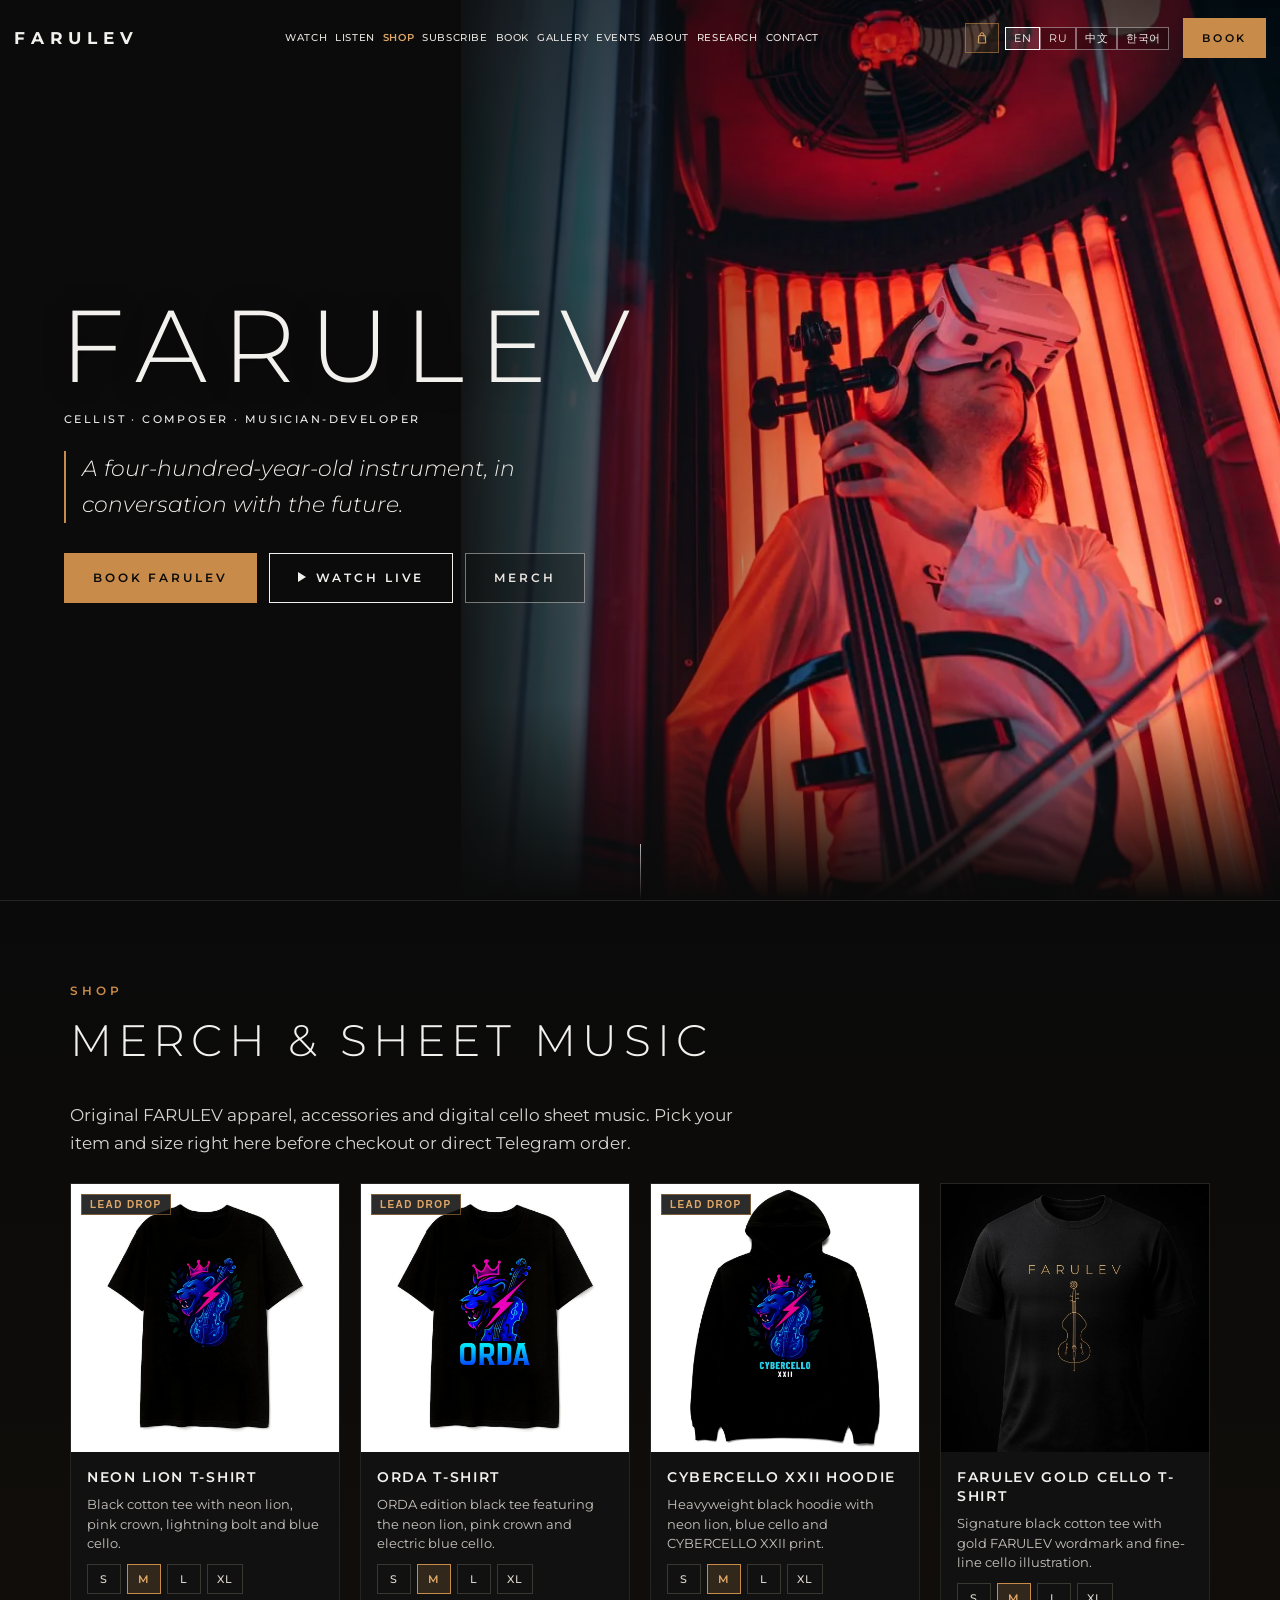
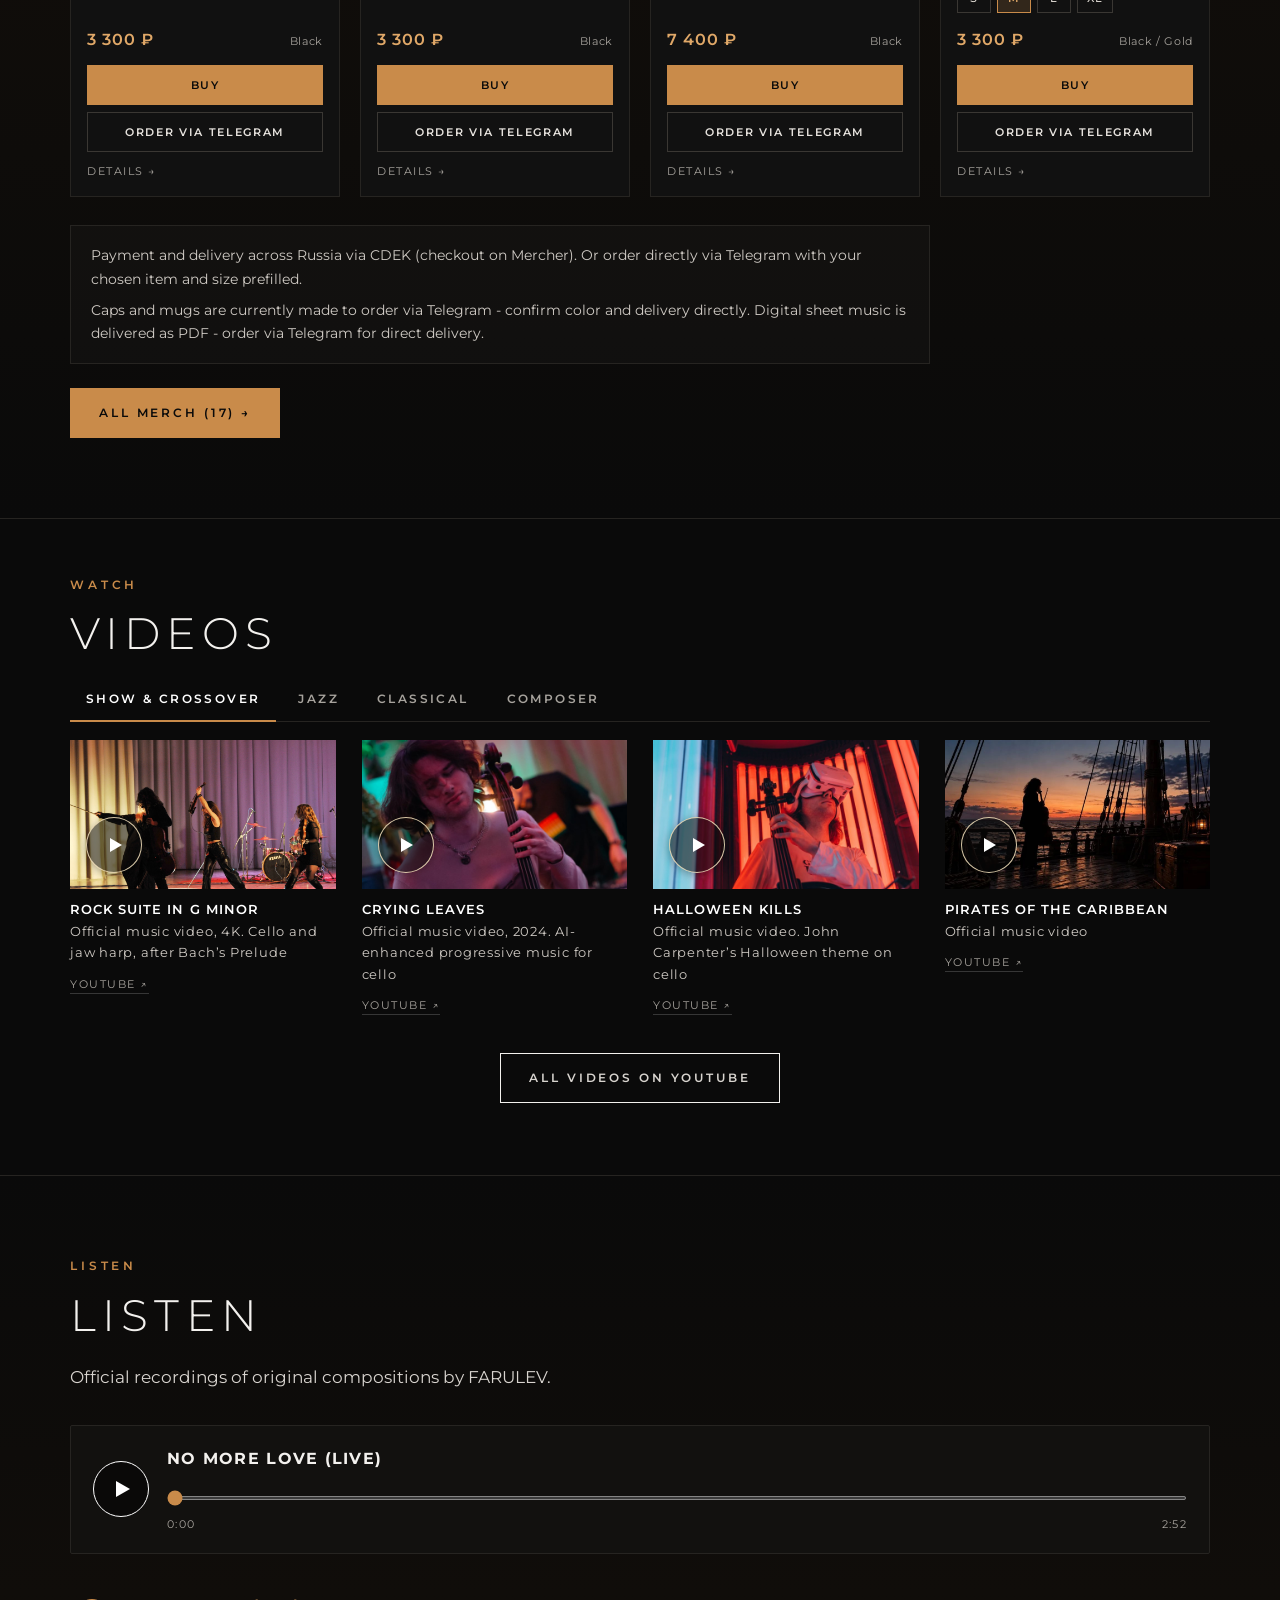
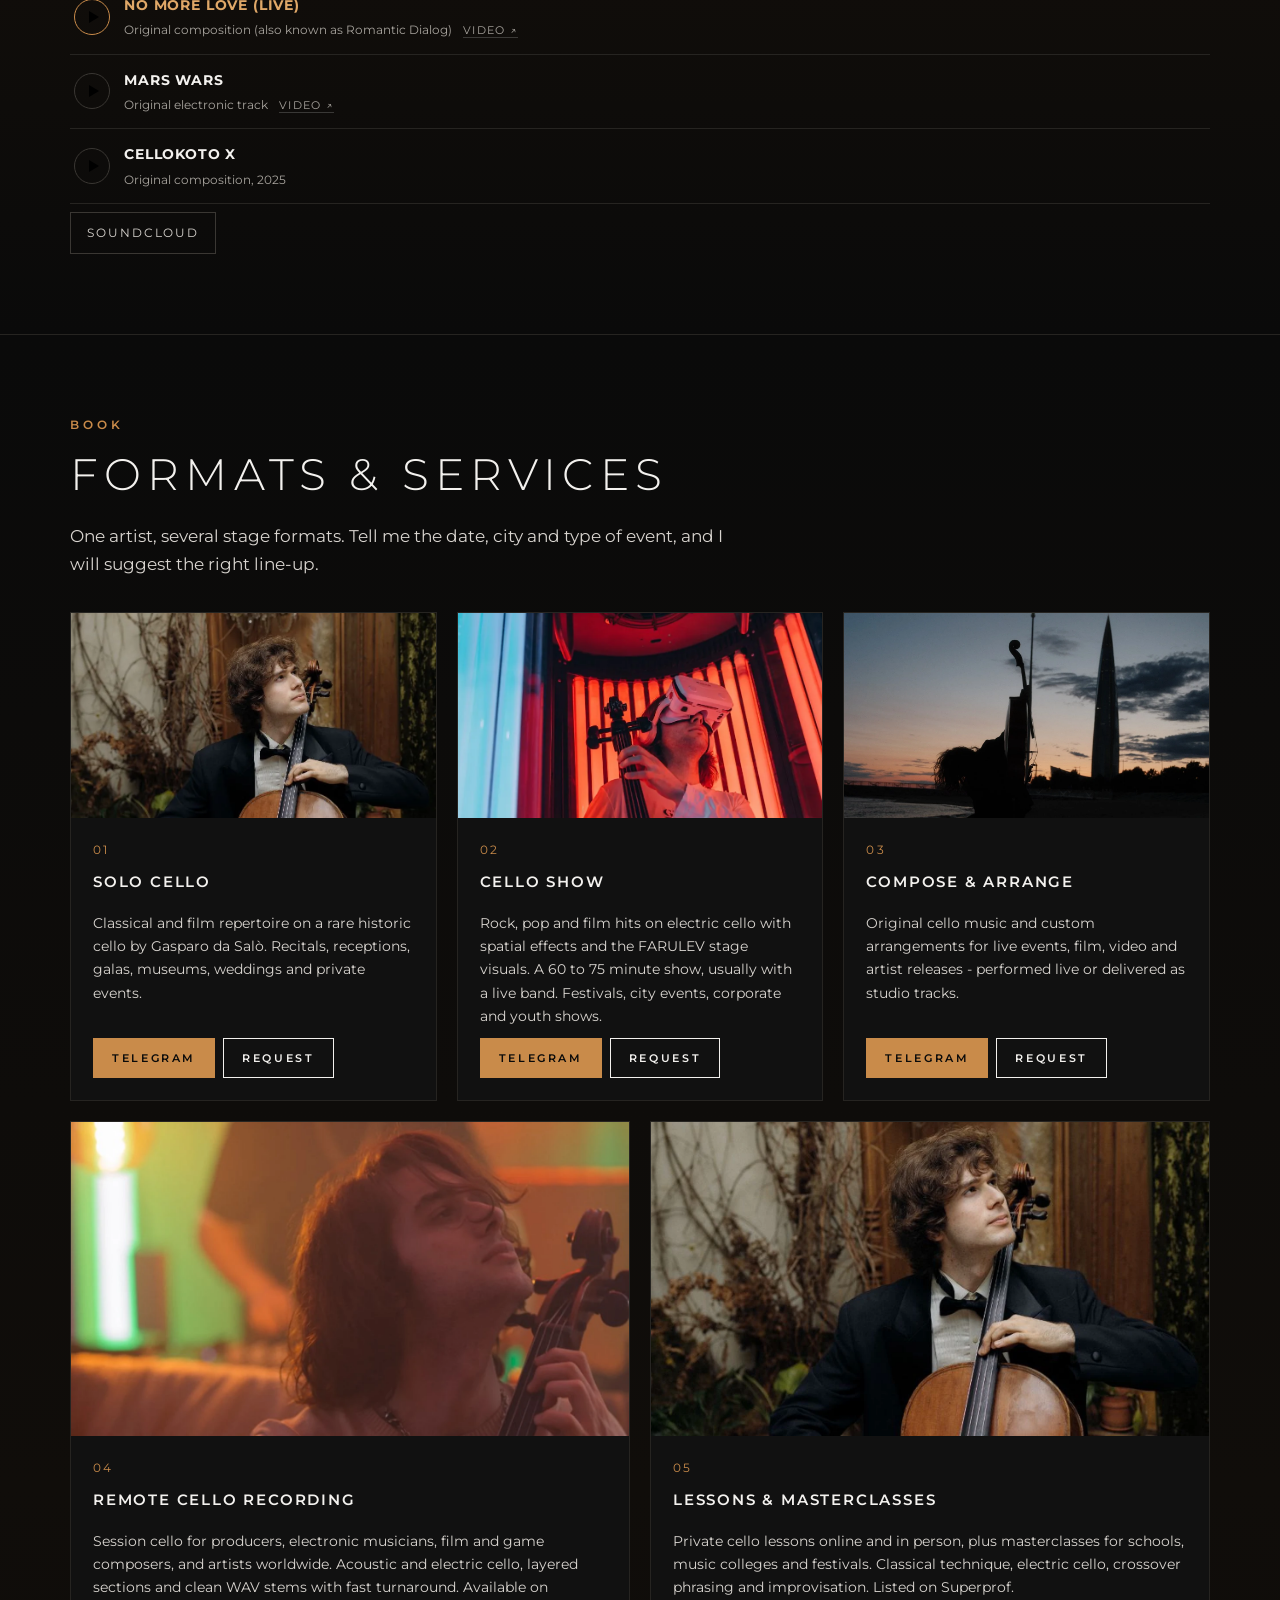
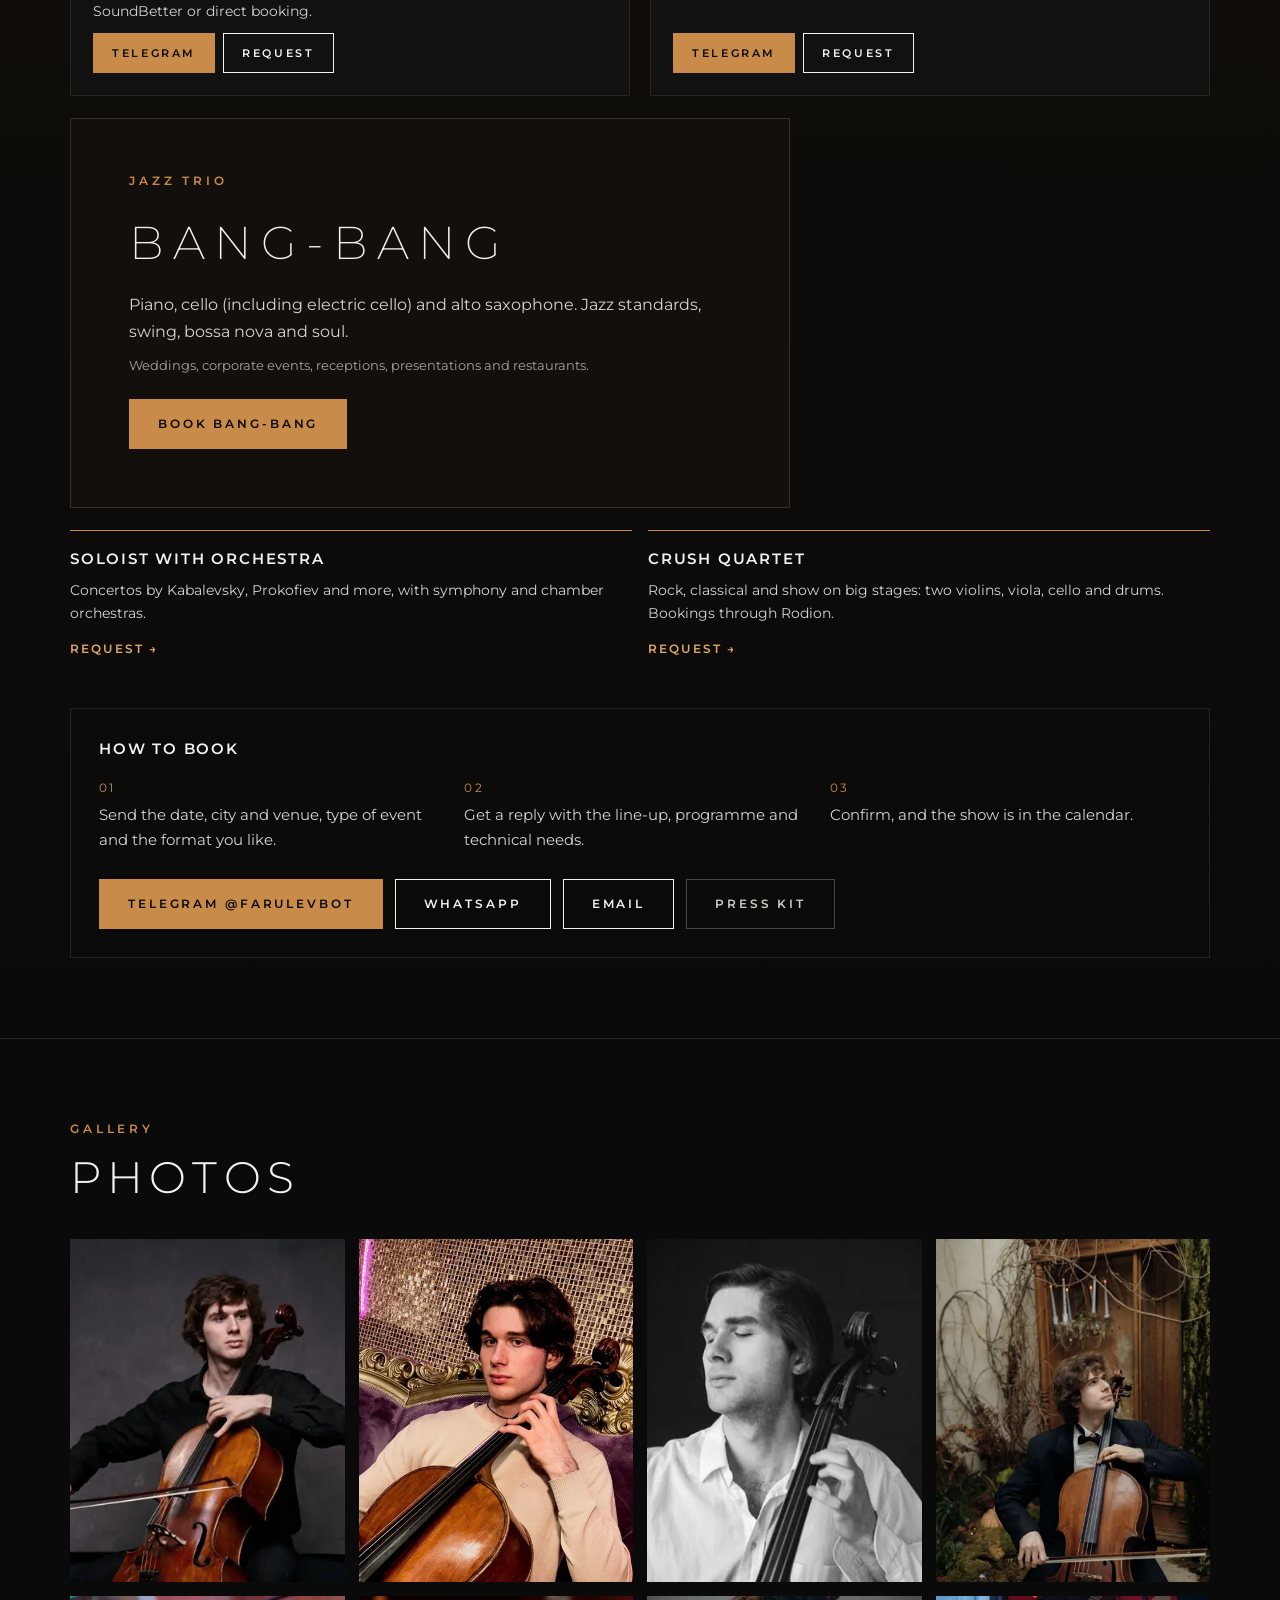
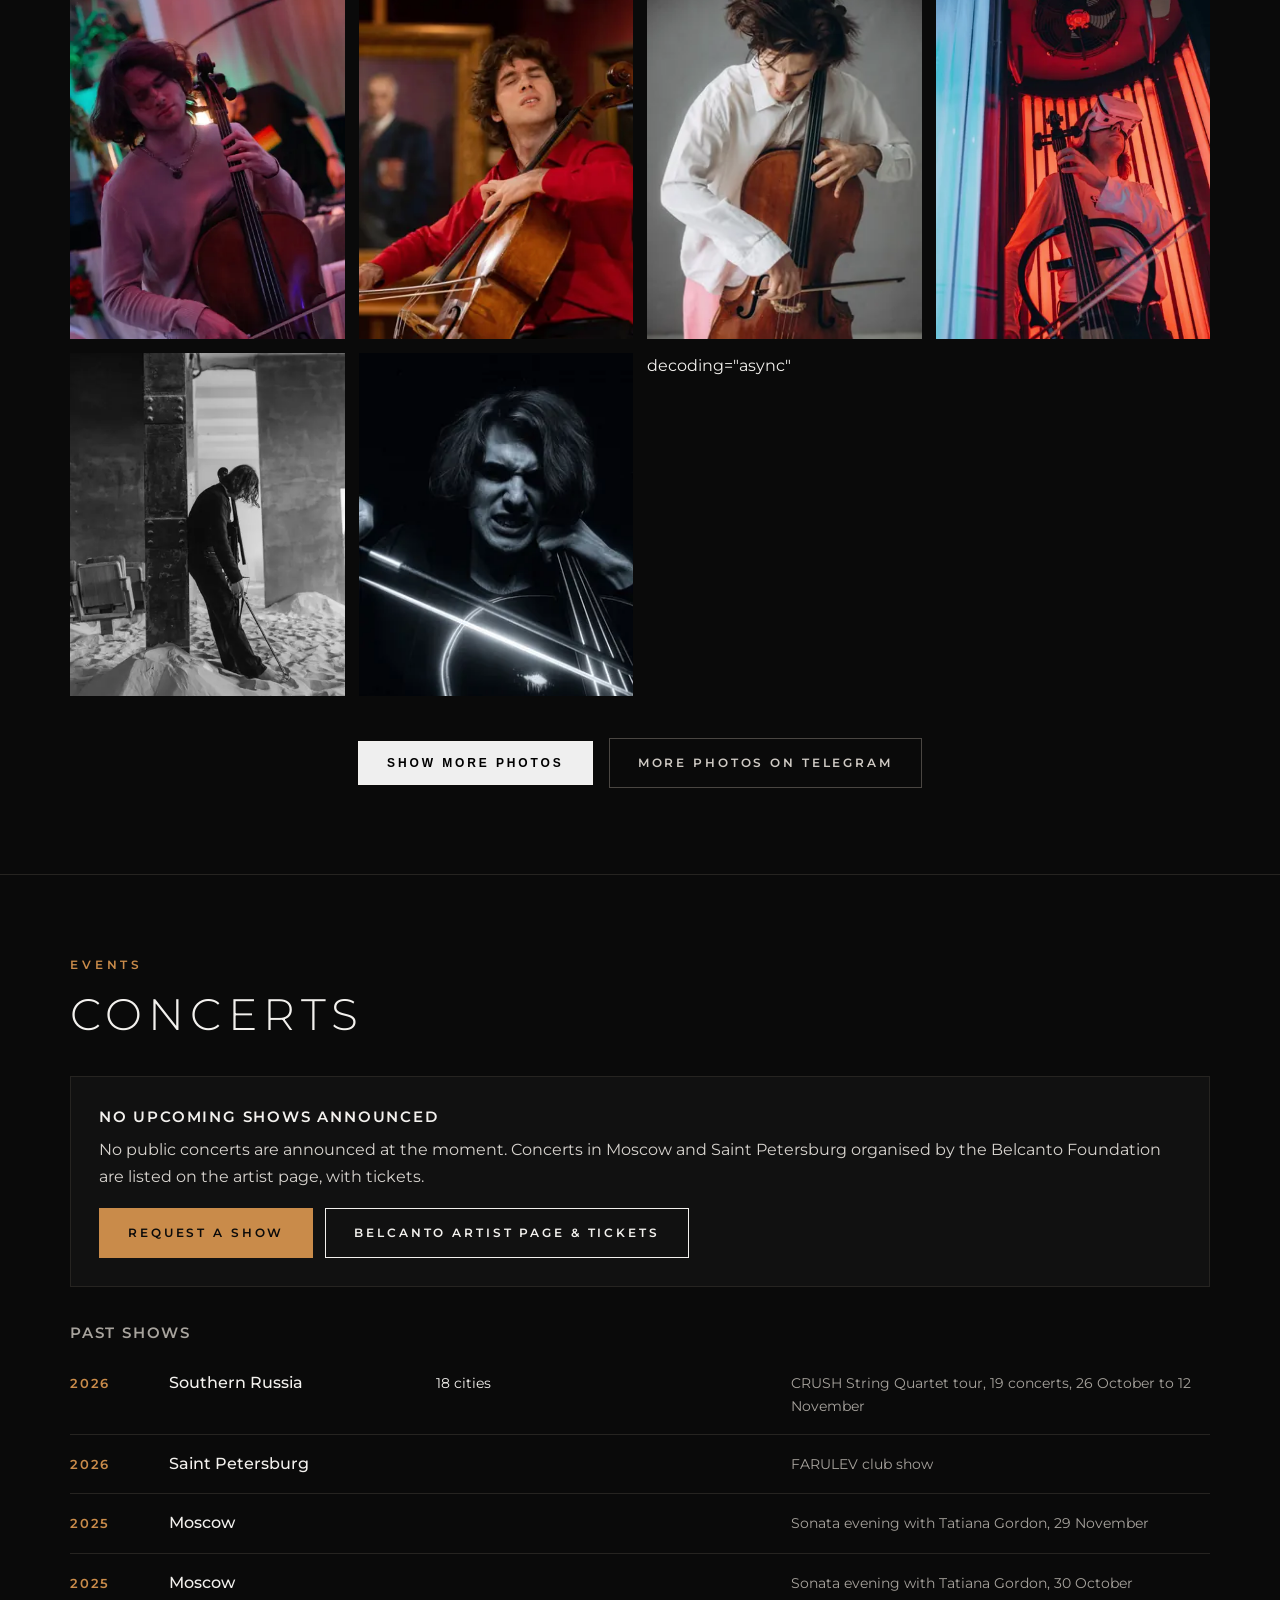
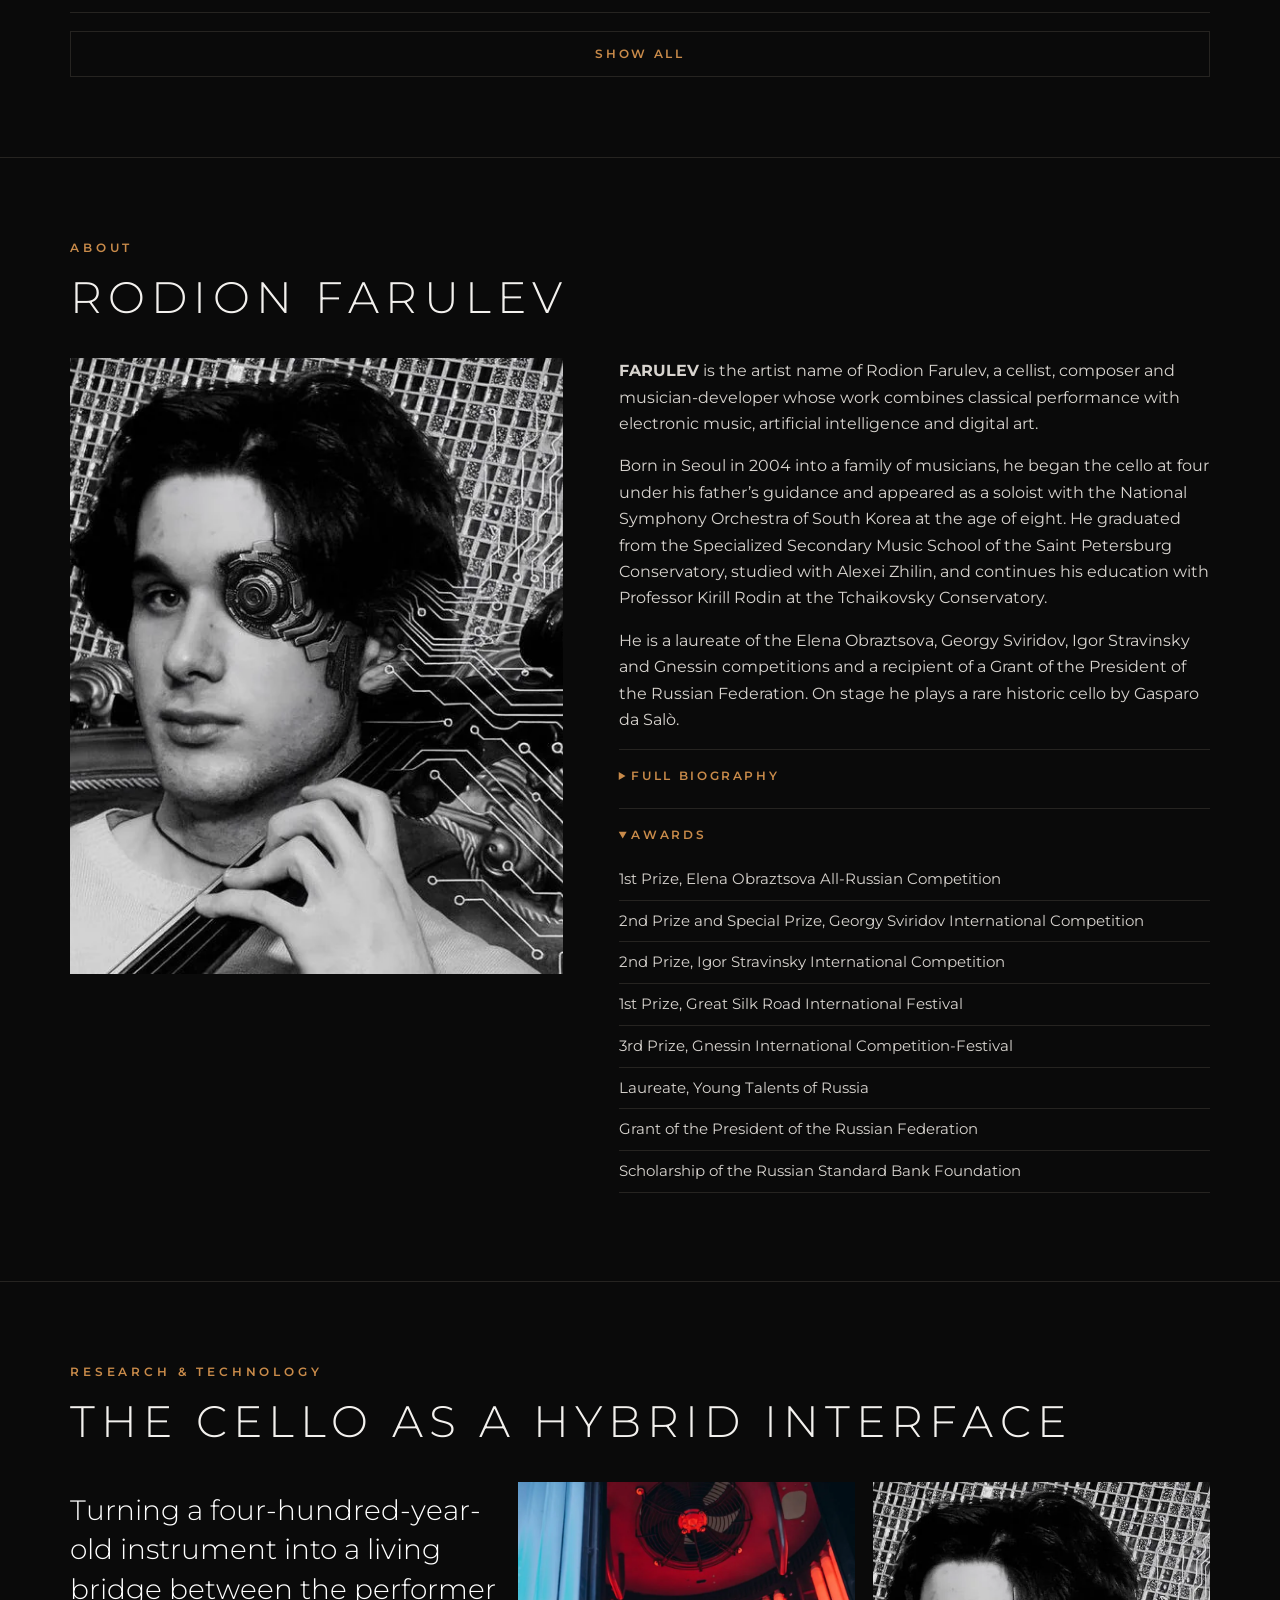
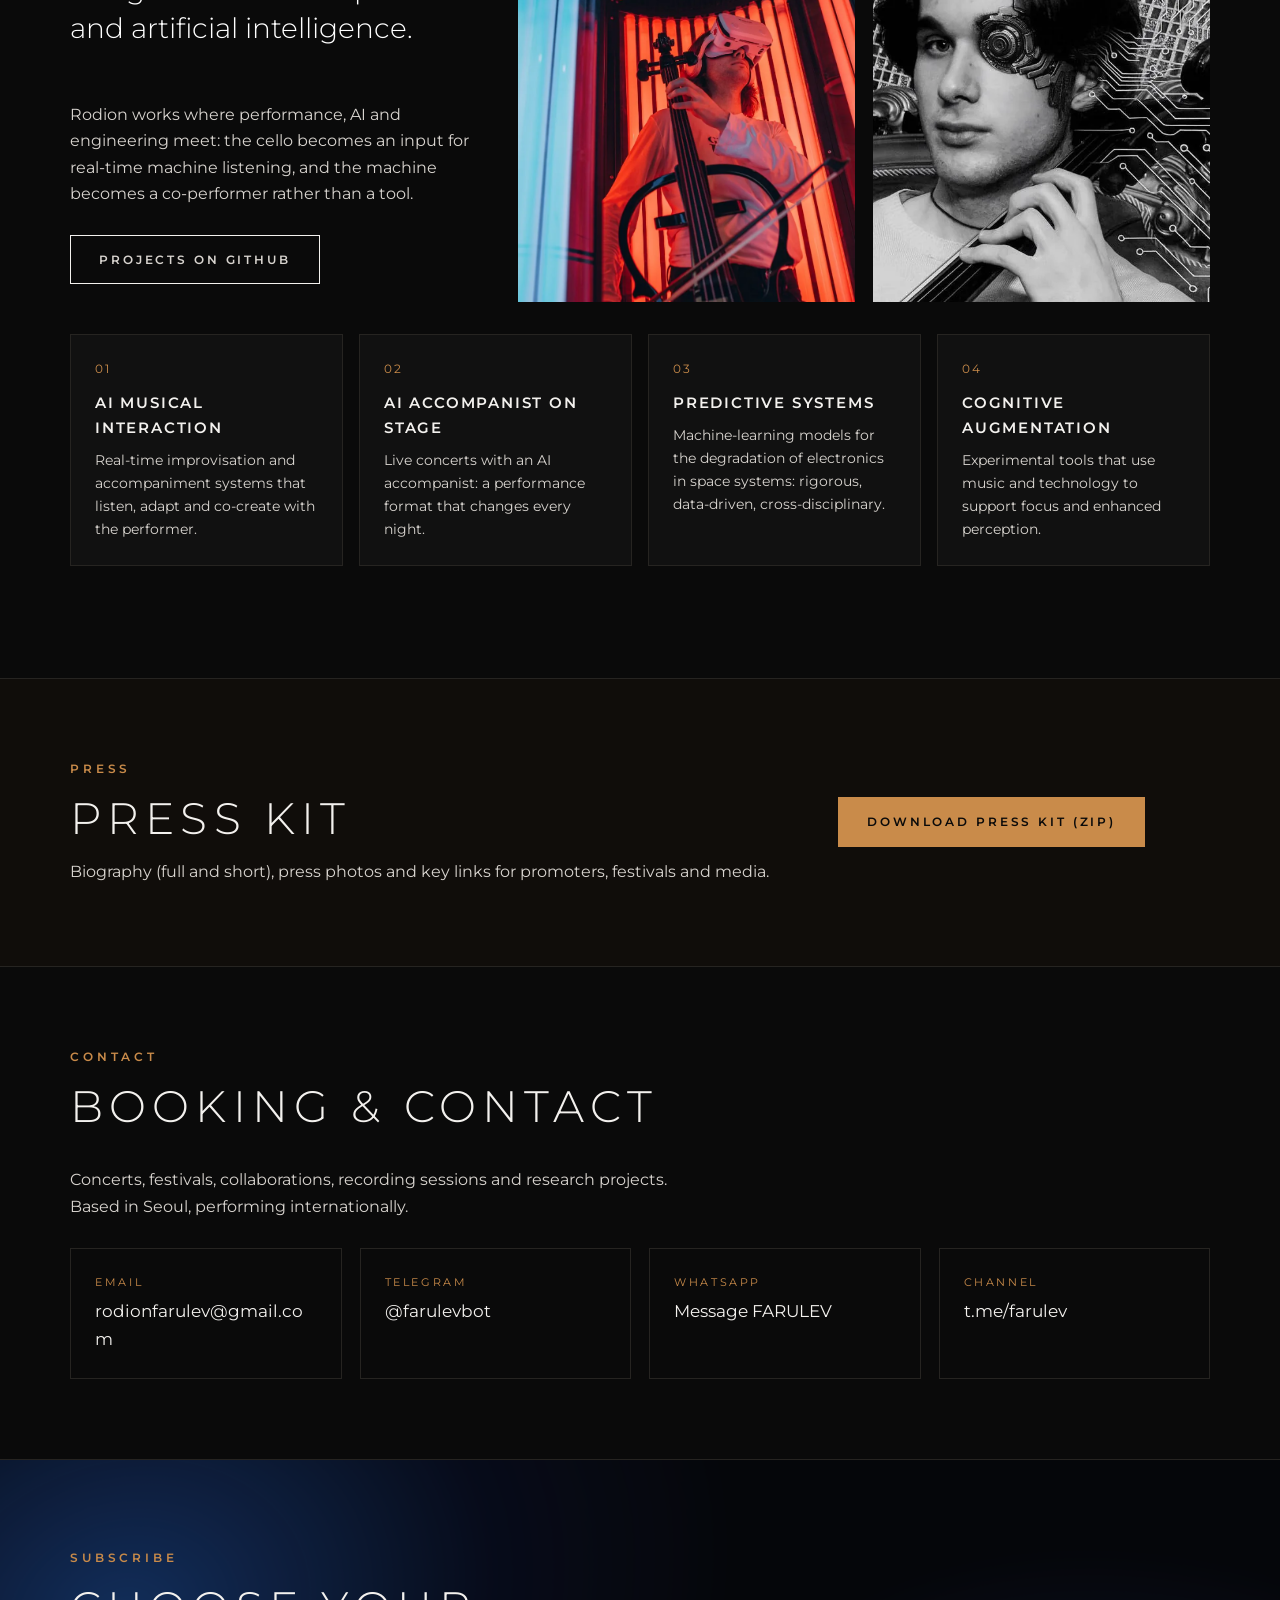
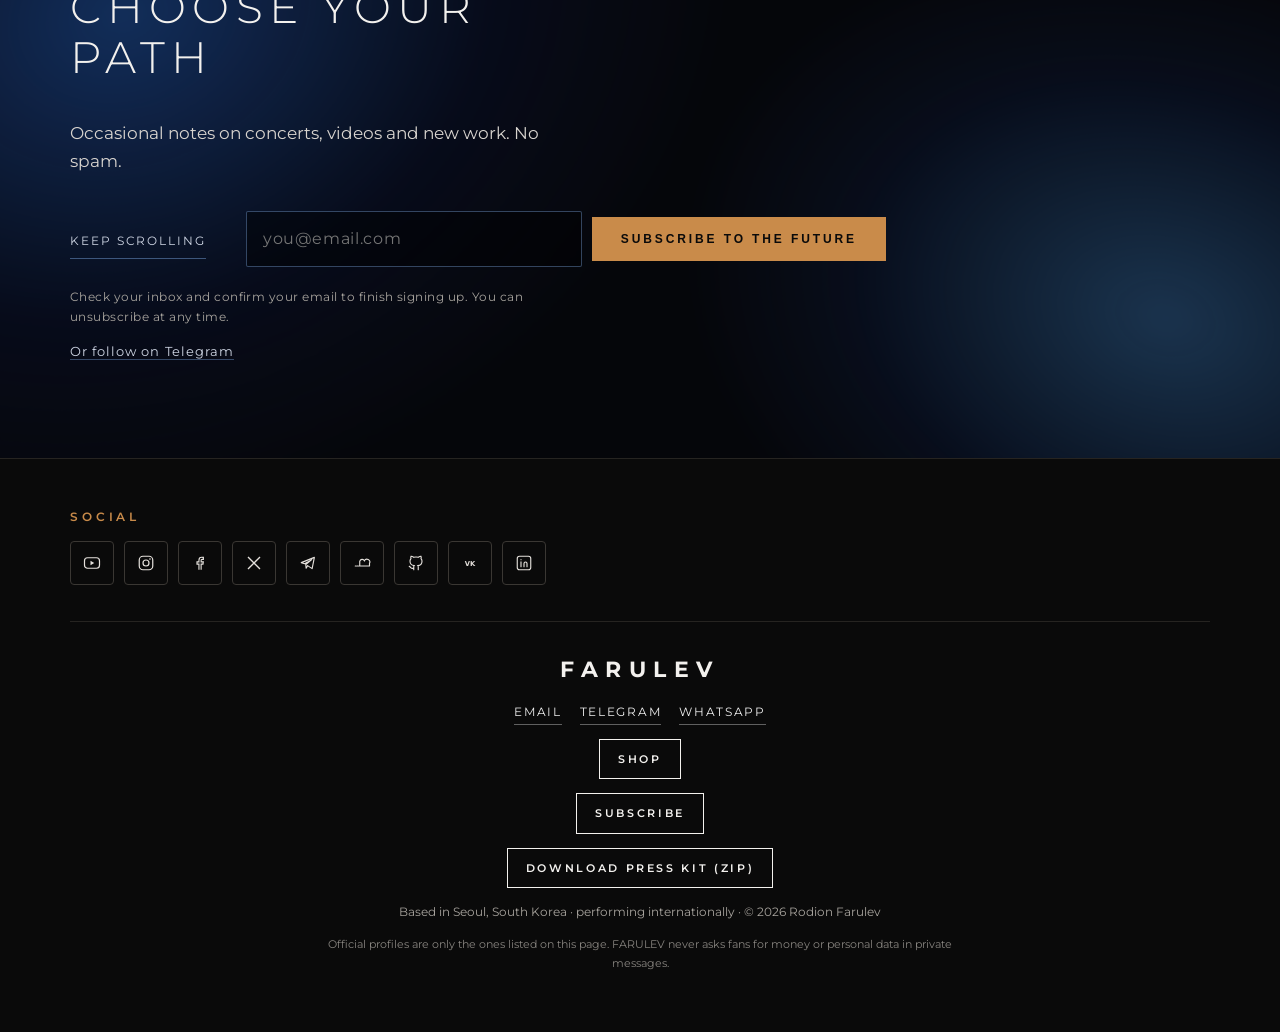
==== commit ef4c9bb6: "Update Formats & Services: Compose & Arrange sunset photo, Remote Cello Recording, Lessons & Masterc" ====
--- a/index.html
+++ b/index.html
@@ -31,7 +31,7 @@
 <link href="https://fonts.googleapis.com/css2?family=Montserrat:ital,wght@0,200;0,300;0,400;0,500;0,600;0,700;1,300&amp;display=swap&amp;subset=cyrillic" rel="stylesheet">
 <link rel="preload" as="image" href="/assets/img/hero-slide-vr-mobile.d25738831a.webp?v=d25738831a" media="(max-width:699px)" type="image/webp">
 <link rel="preload" as="image" href="/assets/img/hero-slide-vr.374fdefdcc.webp?v=374fdefdcc" media="(min-width:700px)" type="image/webp">
-<link rel="stylesheet" href="/assets/css/style.css?v=80f3b18284">
+<link rel="stylesheet" href="/assets/css/style.css?v=04a12c59dc">
 <script type="application/ld+json">{"@context": "https://schema.org", "@graph": [{"@type": "Person", "@id": "https://farulev.com/#person", "name": "Rodion Farulev", "alternateName": ["FARULEV", "Родион Фарулев"], "url": "https://farulev.com/", "image": "https://farulev.com/assets/img/og-image.jpg?v=759cbd2135", "jobTitle": "Cellist, composer, musician-developer", "birthPlace": {"@type": "Place", "name": "Seoul, South Korea"}, "homeLocation": {"@type": "Place", "name": "Seoul, South Korea"}, "email": "mailto:rodionfarulev@gmail.com", "knowsAbout": ["Cello", "Classical music", "Electronic music", "Artificial intelligence", "Machine learning"], "sameAs": ["https://www.youtube.com/@CyberFarulev", "https://www.instagram.com/cyberfarulev/", "https://www.facebook.com/celle0n", "https://x.com/farulevcello", "https://t.me/farulev", "https://soundcloud.com/farulev", "https://github.com/farulev", "https://vk.com/farulev", "https://www.linkedin.com/in/celleon/", "https://www.belcantofund.com/people/rodion-farulev/"]}, {"@type": "MusicGroup", "@id": "https://farulev.com/#artist", "name": "FARULEV", "genre": ["Classical", "Crossover", "Rock", "Jazz"], "url": "https://farulev.com/", "image": "https://farulev.com/assets/img/og-image.jpg?v=759cbd2135", "member": {"@id": "https://farulev.com/#person"}, "sameAs": ["https://www.youtube.com/@CyberFarulev", "https://www.instagram.com/cyberfarulev/", "https://www.facebook.com/celle0n", "https://x.com/farulevcello", "https://t.me/farulev", "https://soundcloud.com/farulev", "https://github.com/farulev", "https://vk.com/farulev", "https://www.linkedin.com/in/celleon/"]}, {"@type": "WebSite", "url": "https://farulev.com/", "name": "FARULEV", "inLanguage": ["en", "zh-CN", "ko", "ru"]}]}</script>
 </head>
 <body>
@@ -65,14 +65,14 @@
 <section id="listen" class="listen"><div class="wrap"><p class="kicker">Listen</p><h2>Listen</h2><p class="lead">Official recordings of original compositions by FARULEV.</p><div class="player" data-src="/assets/audio/no-more-love-live.mp3?v=4b7ab2e03e"><button type="button" class="pplay" aria-label="Play"></button><div class="pmeta"><b class="ptitle">NO MORE LOVE (LIVE)</b><input type="range" class="pbar" min="0" max="1000" value="0" aria-label="Seek"><div class="ptime"><span class="pcur">0:00</span><span class="pdur">0:00</span></div></div></div><ol class="tracks"><li class="track on" data-src="/assets/audio/no-more-love-live.mp3?v=4b7ab2e03e" data-title="NO MORE LOVE (LIVE)"><button type="button" class="tplay" aria-label="Play NO MORE LOVE (LIVE)"></button><div class="tmeta"><b>NO MORE LOVE (LIVE)</b><span>Original composition (also known as Romantic Dialog) <a class="tvid" href="https://youtu.be/D-JUCOtSr8Y" target="_blank" rel="noopener">Video &#8599;</a></span></div></li><li class="track" data-src="/assets/audio/mars-wars.mp3?v=088cc7d86f" data-title="MARS WARS"><button type="button" class="tplay" aria-label="Play MARS WARS"></button><div class="tmeta"><b>MARS WARS</b><span>Original electronic track <a class="tvid" href="https://youtu.be/4CtOVRn5W2U" target="_blank" rel="noopener">Video &#8599;</a></span></div></li><li class="track" data-src="/assets/audio/cellokoto-x.mp3?v=9d223073c4" data-title="CELLOKOTO X"><button type="button" class="tplay" aria-label="Play CELLOKOTO X"></button><div class="tmeta"><b>CELLOKOTO X</b><span>Original composition, 2025</span></div></li></ol><p class="platforms"><a href="https://soundcloud.com/farulev" target="_blank" rel="noopener">SoundCloud</a></p></div></section>
 
 <section id="book" class="book"><div class="wrap">
- <p class="kicker">Book</p><h2>Formats</h2>
+ <p class="kicker">Book</p><h2>Formats &amp; Services</h2>
  <p class="lead">One artist, several stage formats. Tell me the date, city and type of event, and I will suggest the right line-up.</p>
- <div class="fmts"><article class="fmt"><div class="v"><div class="sv still"><img class="poster" src="/assets/img/farulev-candles.webp?v=5dbda71098" alt="Rodion Farulev in a tuxedo with cello and candles" width="853" height="1280" loading="lazy" style="object-position:50% 42%"></div></div><div class="fb"><span class="n">01</span><h3>Solo cello</h3><p>Classical and film repertoire on a rare historic cello by Gasparo da Sal&ograve;. Recitals, receptions, galas, museums, weddings and private events.</p><a class="btn sm" href="mailto:rodionfarulev@gmail.com?subject=Booking%20request%3A%20Solo%20cello&body=Date%3A%0ACity%20/%20venue%3A%0AType%20of%20event%3A%0AFormat%3A%20Solo%20cello%0AGuests%20/%20audience%20size%3A%0A">Request</a></div></article><article class="fmt"><div class="v"><div class="sv still"><img class="poster" src="/assets/img/farulev-red-booth-vr.webp?v=4971318f0b" alt="Electric cello and VR headset in red light" width="853" height="1280" loading="lazy" style="object-position:50% 28%"></div></div><div class="fb"><span class="n">02</span><h3>Cello Show</h3><p>Rock, pop and film hits on electric cello with spatial effects and the FARULEV stage visuals. A 60 to 75 minute show, usually with a live band. Festivals, city events, corporate and youth shows.</p><a class="btn sm" href="mailto:rodionfarulev@gmail.com?subject=Booking%20request%3A%20Cello%20Show&body=Date%3A%0ACity%20/%20venue%3A%0AType%20of%20event%3A%0AFormat%3A%20Cello%20Show%0AGuests%20/%20audience%20size%3A%0A">Request</a></div></article><article class="fmt"><div class="v"><div class="sv still"><img class="poster" src="/assets/img/farulev-show-bow.webp?v=04e3a9cac7" alt="FARULEV live show, bow extended, with the band" width="1280" height="960" loading="lazy" style="object-position:50% 42%"></div></div><div class="fb"><span class="n">03</span><h3>Commission an arrangement or piece</h3><p>Custom arrangements and original compositions for cello: for your event, film, video or artist project, recorded or performed live.</p><a class="btn sm" href="mailto:rodionfarulev@gmail.com?subject=Booking%20request%3A%20Commission%20an%20arrangement%20or%20piece&body=Date%3A%0ACity%20/%20venue%3A%0AType%20of%20event%3A%0AFormat%3A%20Commission%20an%20arrangement%20or%20piece%0AGuests%20/%20audience%20size%3A%0A">Request</a></div></article></div>
+ <div class="fmts"><article class="fmt"><div class="v"><div class="sv still"><img class="poster" src="/assets/img/farulev-candles.webp?v=5dbda71098" alt="Rodion Farulev in a tuxedo with cello and candles" width="853" height="1280" loading="lazy" style="object-position:50% 42%"></div></div><div class="fb"><span class="n">01</span><h3>Solo cello</h3><p>Classical and film repertoire on a rare historic cello by Gasparo da Sal&ograve;. Recitals, receptions, galas, museums, weddings and private events.</p><div class="fmt-ctas"><a class="btn sm acc" href="https://t.me/farulevbot?text=Solo%20cello" target="_blank" rel="noopener">Telegram</a><a class="btn sm" href="mailto:rodionfarulev@gmail.com?subject=Booking%20request%3A%20Solo%20cello&body=Date%3A%0ACity%20/%20venue%3A%0AType%20of%20event%3A%0AFormat%3A%20Solo%20cello%0AGuests%20/%20audience%20size%3A%0A">Request</a></div></div></article><article class="fmt"><div class="v"><div class="sv still"><img class="poster" src="/assets/img/farulev-red-booth-vr.webp?v=4971318f0b" alt="Electric cello and VR headset in red light" width="853" height="1280" loading="lazy" style="object-position:50% 28%"></div></div><div class="fb"><span class="n">02</span><h3>Cello Show</h3><p>Rock, pop and film hits on electric cello with spatial effects and the FARULEV stage visuals. A 60 to 75 minute show, usually with a live band. Festivals, city events, corporate and youth shows.</p><div class="fmt-ctas"><a class="btn sm acc" href="https://t.me/farulevbot?text=Cello%20Show" target="_blank" rel="noopener">Telegram</a><a class="btn sm" href="mailto:rodionfarulev@gmail.com?subject=Booking%20request%3A%20Cello%20Show&body=Date%3A%0ACity%20/%20venue%3A%0AType%20of%20event%3A%0AFormat%3A%20Cello%20Show%0AGuests%20/%20audience%20size%3A%0A">Request</a></div></div></article><article class="fmt"><div class="v"><div class="sv still"><img class="poster" src="/assets/img/farulev-sunset-cello.webp?v=bef08c5505" alt="Sunset silhouette by the sea" width="1280" height="720" loading="lazy" style="object-position:50% 50%"></div></div><div class="fb"><span class="n">03</span><h3>Compose &amp; Arrange</h3><p>Original cello music and custom arrangements for live events, film, video and artist releases - performed live or delivered as studio tracks.</p><div class="fmt-ctas"><a class="btn sm acc" href="https://t.me/farulevbot?text=Compose%20%26%20Arrange" target="_blank" rel="noopener">Telegram</a><a class="btn sm" href="mailto:rodionfarulev@gmail.com?subject=Booking%20request%3A%20Compose%20%26%20Arrange&body=Date%3A%0ACity%20/%20venue%3A%0AType%20of%20event%3A%0AFormat%3A%20Compose%20%26%20Arrange%0AGuests%20/%20audience%20size%3A%0A">Request</a></div></div></article><article class="fmt"><div class="v"><div class="sv still"><img class="poster" src="/assets/img/farulev-studio-session.webp?v=f0e1c9373f" alt="Live performance, warm light" width="1280" height="720" loading="lazy" style="object-position:50% 50%"></div></div><div class="fb"><span class="n">04</span><h3>Remote Cello Recording</h3><p>Session cello for producers, electronic musicians, film and game composers, and artists worldwide. Acoustic and electric cello, layered sections and clean WAV stems with fast turnaround. Available on SoundBetter or direct booking.</p><div class="fmt-ctas"><a class="btn sm acc" href="https://t.me/farulevbot?text=Remote%20Cello%20Recording" target="_blank" rel="noopener">Telegram</a><a class="btn sm" href="mailto:rodionfarulev@gmail.com?subject=Booking%20request%3A%20Remote%20Cello%20Recording&body=Date%3A%0ACity%20/%20venue%3A%0AType%20of%20event%3A%0AFormat%3A%20Remote%20Cello%20Recording%0AGuests%20/%20audience%20size%3A%0A">Request</a></div></div></article><article class="fmt"><div class="v"><div class="sv still"><img class="poster" src="/assets/img/farulev-lessons-candles.webp?v=5810d8bb0d" alt="Rodion Farulev in a tuxedo with cello and candles" width="1280" height="720" loading="lazy" style="object-position:50% 50%"></div></div><div class="fb"><span class="n">05</span><h3>Lessons &amp; Masterclasses</h3><p>Private cello lessons online and in person, plus masterclasses for schools, music colleges and festivals. Classical technique, electric cello, crossover phrasing and improvisation. Listed on Superprof.</p><div class="fmt-ctas"><a class="btn sm acc" href="https://t.me/farulevbot?text=Lessons%20%26%20Masterclasses" target="_blank" rel="noopener">Telegram</a><a class="btn sm" href="mailto:rodionfarulev@gmail.com?subject=Booking%20request%3A%20Lessons%20%26%20Masterclasses&body=Date%3A%0ACity%20/%20venue%3A%0AType%20of%20event%3A%0AFormat%3A%20Lessons%20%26%20Masterclasses%0AGuests%20/%20audience%20size%3A%0A">Request</a></div></div></article></div>
  <div class="bang bang-text">
   <div class="bt"><p class="kicker">Jazz trio</p><h3 class="bh">BANG-BANG</h3><p>Piano, cello (including electric cello) and alto saxophone. Jazz standards, swing, bossa nova and soul.</p><p class="small">Weddings, corporate events, receptions, presentations and restaurants.</p>
    <a class="btn acc" href="mailto:rodionfarulev@gmail.com?subject=Booking%20request%3A%20BANG-BANG&body=Date%3A%0ACity%20/%20venue%3A%0AType%20of%20event%3A%0AFormat%3A%20BANG-BANG%0AGuests%20/%20audience%20size%3A%0A">Book BANG-BANG</a></div>
  </div>
- <div class="minis"><div class="mini"><h3>Soloist with orchestra</h3><p>Concertos by Kabalevsky, Prokofiev and more, with symphony and chamber orchestras.</p><a href="mailto:rodionfarulev@gmail.com?subject=Booking%20request%3A%20Soloist%20with%20orchestra&body=Date%3A%0ACity%20/%20venue%3A%0AType%20of%20event%3A%0AFormat%3A%20Soloist%20with%20orchestra%0AGuests%20/%20audience%20size%3A%0A">Request &rarr;</a></div><div class="mini"><h3>CRUSH Quartet</h3><p>Rock, classical and show on big stages: two violins, viola, cello and drums. Bookings through Rodion.</p><a href="mailto:rodionfarulev@gmail.com?subject=Booking%20request%3A%20CRUSH%20Quartet&body=Date%3A%0ACity%20/%20venue%3A%0AType%20of%20event%3A%0AFormat%3A%20CRUSH%20Quartet%0AGuests%20/%20audience%20size%3A%0A">Request &rarr;</a></div><div class="mini"><h3>Studio recording</h3><p>Cello parts recorded remotely for songs, film, games and advertising.</p><a href="mailto:rodionfarulev@gmail.com?subject=Booking%20request%3A%20Studio%20recording&body=Date%3A%0ACity%20/%20venue%3A%0AType%20of%20event%3A%0AFormat%3A%20Studio%20recording%0AGuests%20/%20audience%20size%3A%0A">Request &rarr;</a></div></div>
+ <div class="minis"><div class="mini"><h3>Soloist with orchestra</h3><p>Concertos by Kabalevsky, Prokofiev and more, with symphony and chamber orchestras.</p><a href="mailto:rodionfarulev@gmail.com?subject=Booking%20request%3A%20Soloist%20with%20orchestra&body=Date%3A%0ACity%20/%20venue%3A%0AType%20of%20event%3A%0AFormat%3A%20Soloist%20with%20orchestra%0AGuests%20/%20audience%20size%3A%0A">Request &rarr;</a></div><div class="mini"><h3>CRUSH Quartet</h3><p>Rock, classical and show on big stages: two violins, viola, cello and drums. Bookings through Rodion.</p><a href="mailto:rodionfarulev@gmail.com?subject=Booking%20request%3A%20CRUSH%20Quartet&body=Date%3A%0ACity%20/%20venue%3A%0AType%20of%20event%3A%0AFormat%3A%20CRUSH%20Quartet%0AGuests%20/%20audience%20size%3A%0A">Request &rarr;</a></div></div>
  <div class="how"><h3>How to book</h3><ol><li><span>01</span>Send the date, city and venue, type of event and the format you like.</li><li><span>02</span>Get a reply with the line-up, programme and technical needs.</li><li><span>03</span>Confirm, and the show is in the calendar.</li></ol>
   <div class="ctas"><a class="btn acc" href="https://t.me/farulevbot" target="_blank" rel="noopener">Telegram @farulevbot</a><a class="btn" href="https://wa.me/message/OKL5R6RD77RZG1" target="_blank" rel="noopener">WhatsApp</a><a class="btn" href="mailto:rodionfarulev@gmail.com?subject=Booking%20request%3A%20FARULEV&body=Date%3A%0ACity%20/%20venue%3A%0AType%20of%20event%3A%0AFormat%3A%20FARULEV%0AGuests%20/%20audience%20size%3A%0A">Email</a><a class="btn ghost" href="/press/FARULEV_press_kit.zip?v=f61ffd1d15" download>Press kit</a></div></div>
 </div></section>
--- a/assets/css/style.css
+++ b/assets/css/style.css
@@ -187,19 +187,19 @@
 .lead{max-width:680px;margin:-14px 0 34px;font-size:17px}
 .book{background:linear-gradient(180deg,#0a0a0a,#100d0a 50%,#0a0a0a)}
 .fmts{display:grid;gap:20px}
-@media(min-width:900px){.fmts{grid-template-columns:repeat(3,1fr)}}
+@media(min-width:900px){.fmts{grid-template-columns:repeat(6,1fr)}.fmts .fmt:nth-child(-n+3){grid-column:span 2}.fmts .fmt:nth-child(n+4){grid-column:span 3}}
 .fmt{border:1px solid var(--line);background:var(--bg2);display:flex;flex-direction:column}
 .fmt .fb{padding:22px;display:flex;flex-direction:column;gap:10px;flex:1}
 .fmt .fb p{font-size:14px;flex:1}
 .fmt .n,.card .n{color:var(--acc);font-size:12px;letter-spacing:.2em}
-.fmt .btn{align-self:flex-start}
+.fmt .fmt-ctas{display:flex;flex-wrap:wrap;gap:8px;margin-top:auto}.fmt .btn{align-self:flex-start}
 .bang{display:grid;gap:26px;margin:22px 0;border:1px solid #3a2f24;background:#120f0c;padding:0;align-items:center}
 @media(min-width:900px){.bang{grid-template-columns:1.5fr 1fr}}
 .bang .bt{padding:24px 26px 30px}
 .bang .bh{font-size:clamp(30px,4vw,46px);font-weight:200;letter-spacing:.2em;margin:0 0 12px}
 .bang .small{margin:10px 0 22px}
 .minis{display:grid;gap:16px;margin-top:6px}
-@media(min-width:800px){.minis{grid-template-columns:repeat(3,1fr)}}
+@media(min-width:800px){.minis{grid-template-columns:repeat(2,1fr)}}
 .mini{border-top:1px solid var(--acc);padding-top:16px}
 .mini p{font-size:14px;margin-bottom:10px}
 .mini a{font-size:12px;letter-spacing:.18em;text-transform:uppercase;color:var(--acc2);font-weight:600}
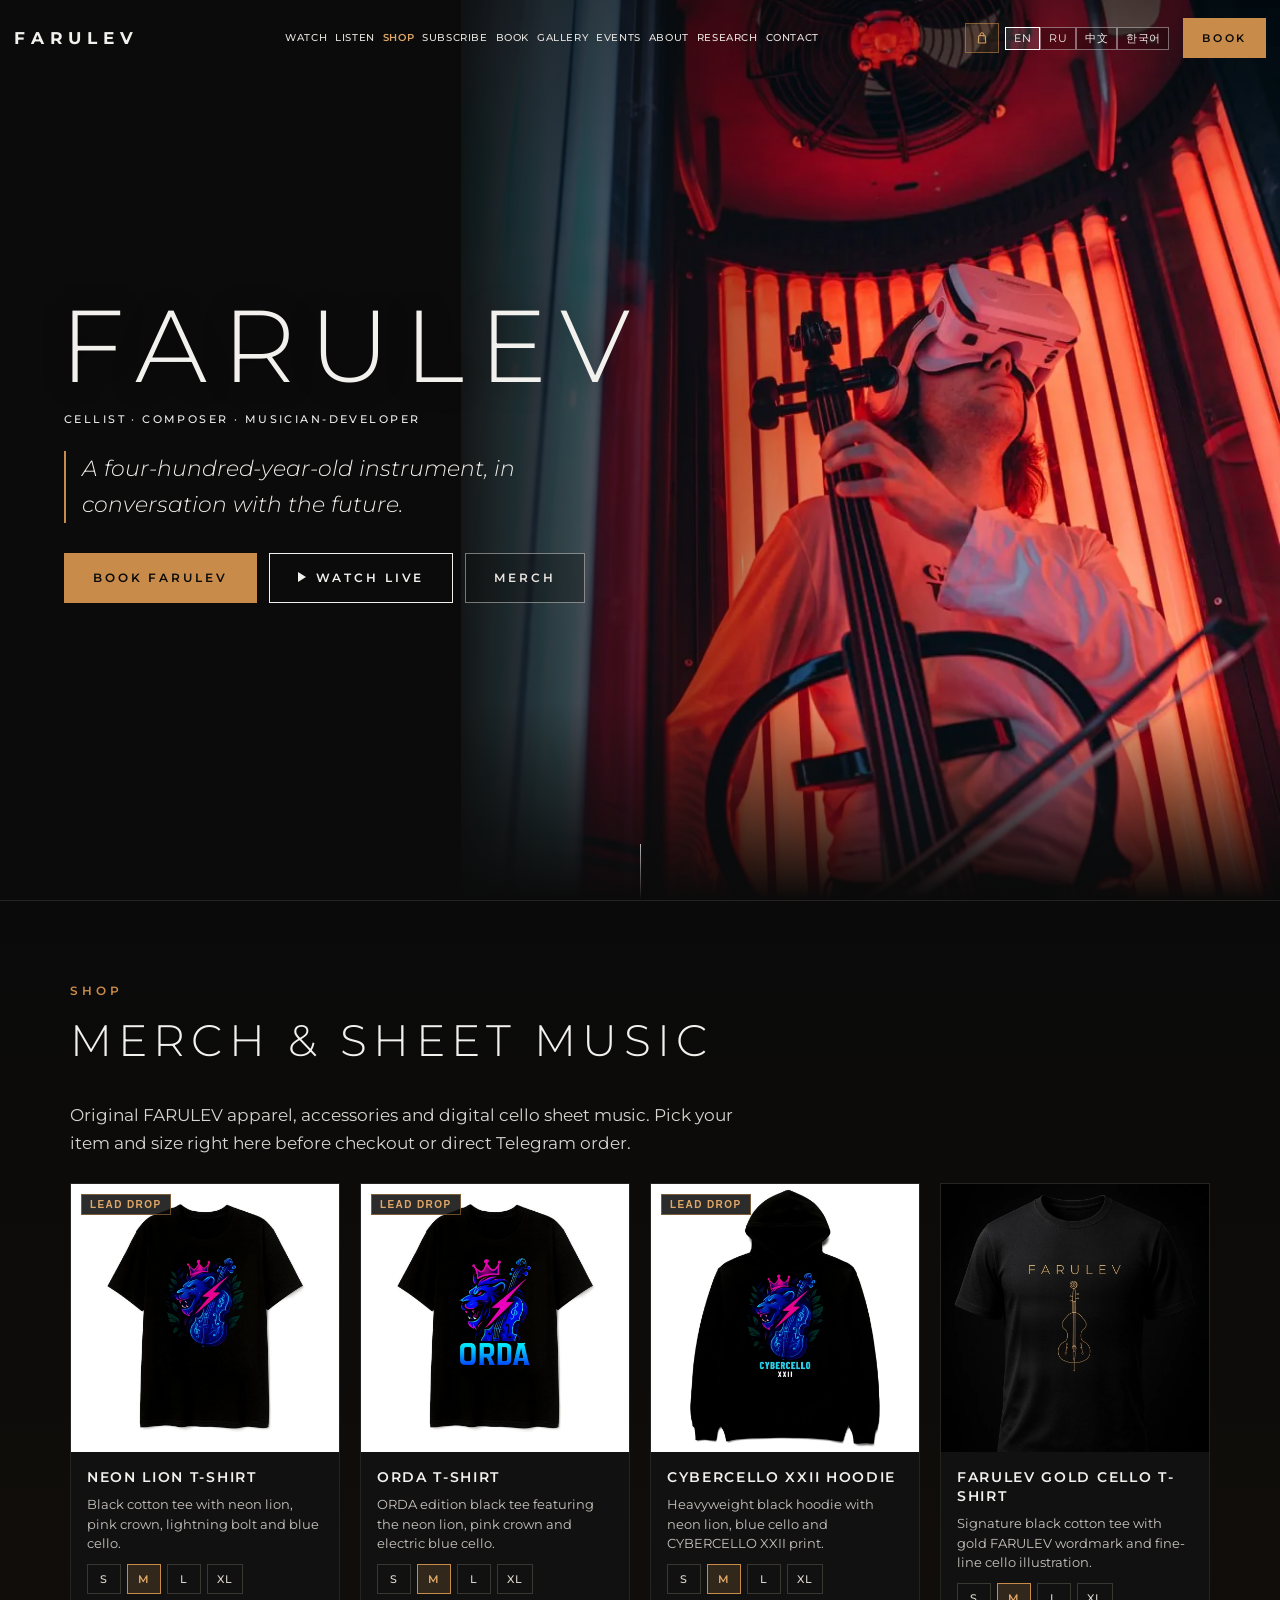
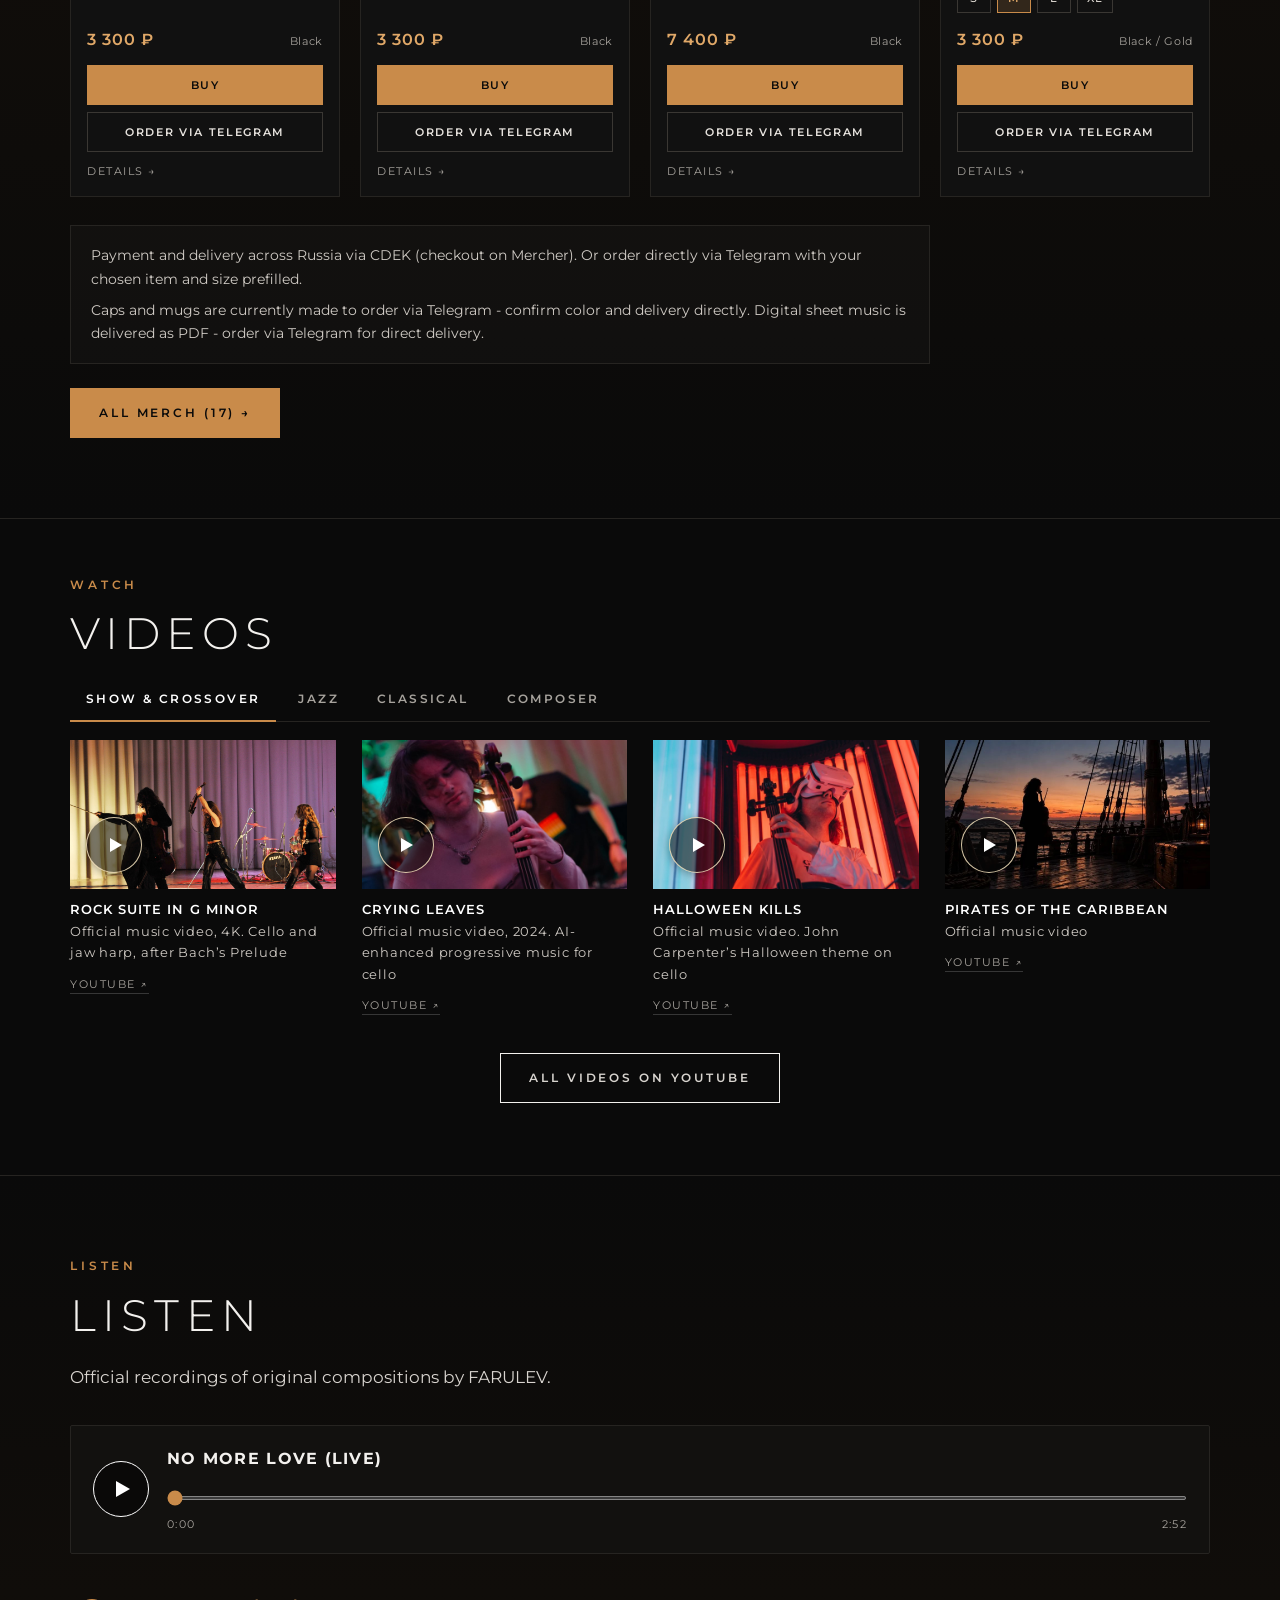
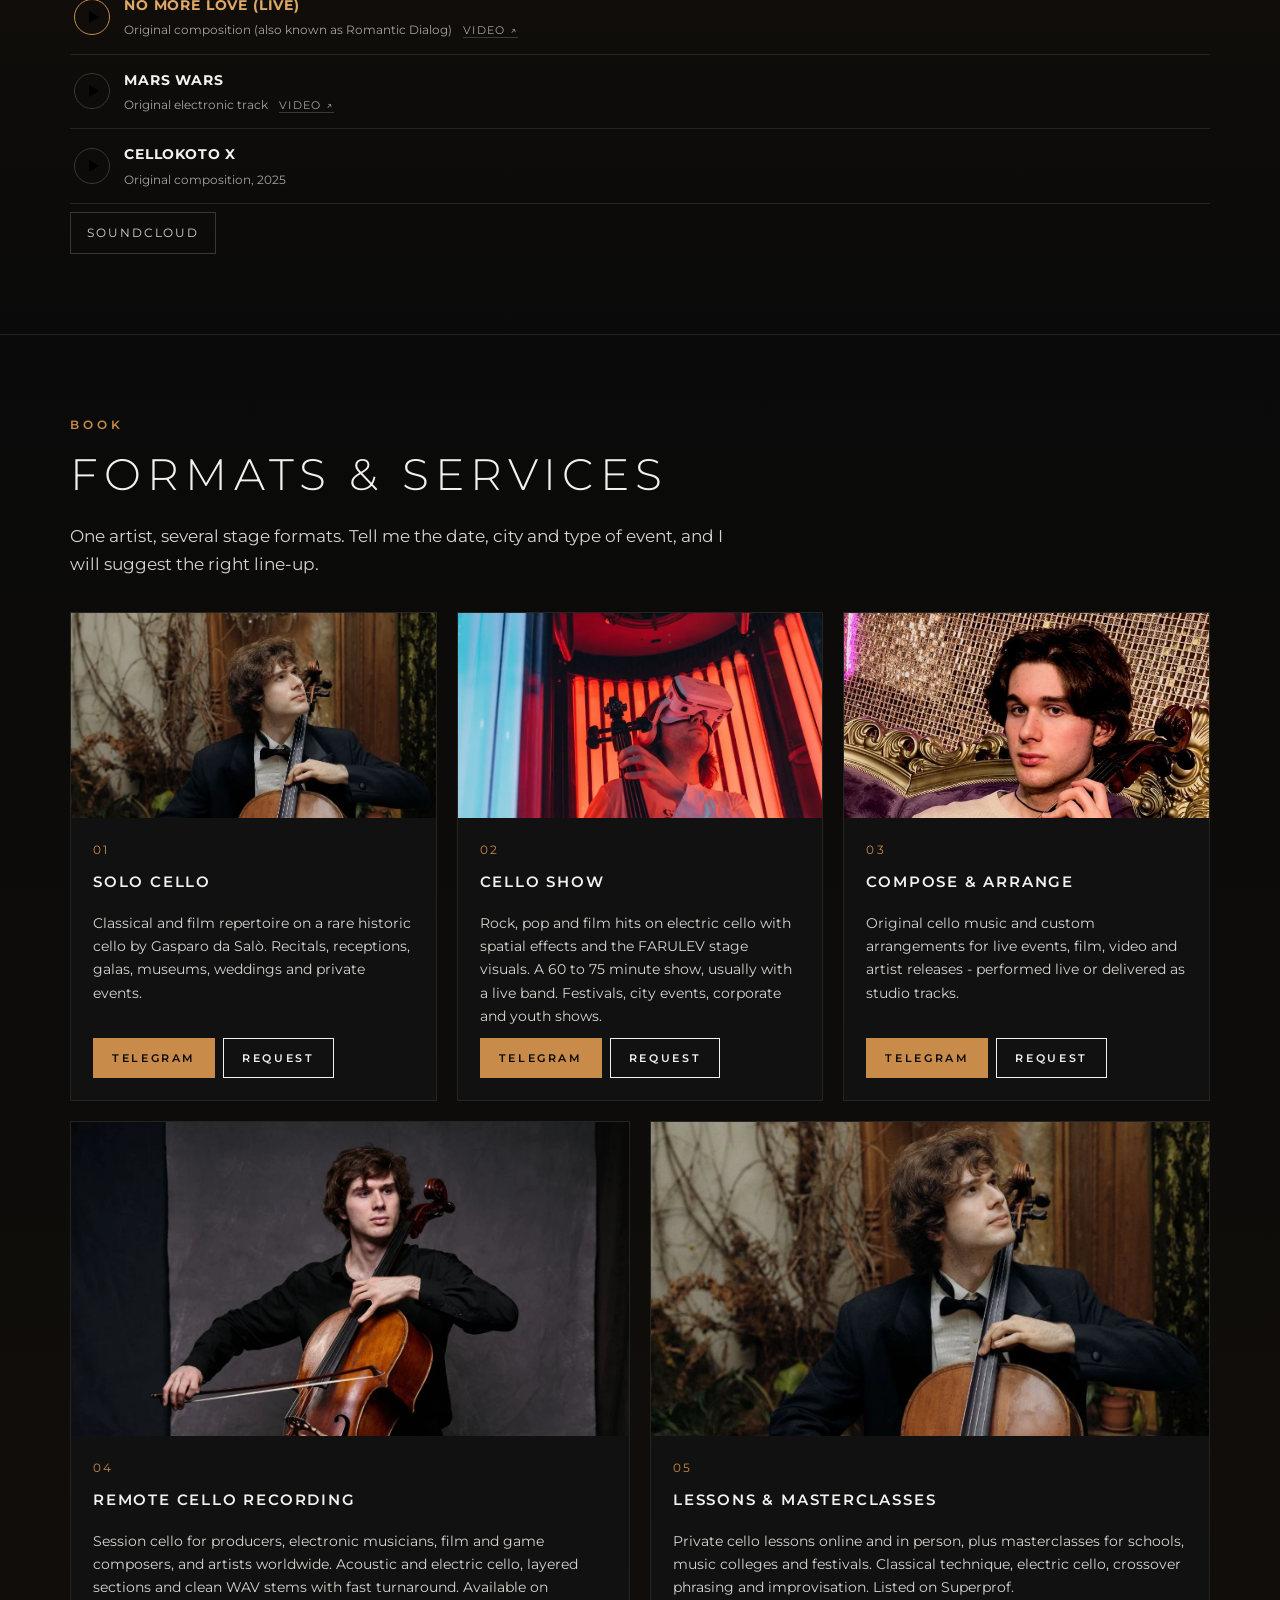
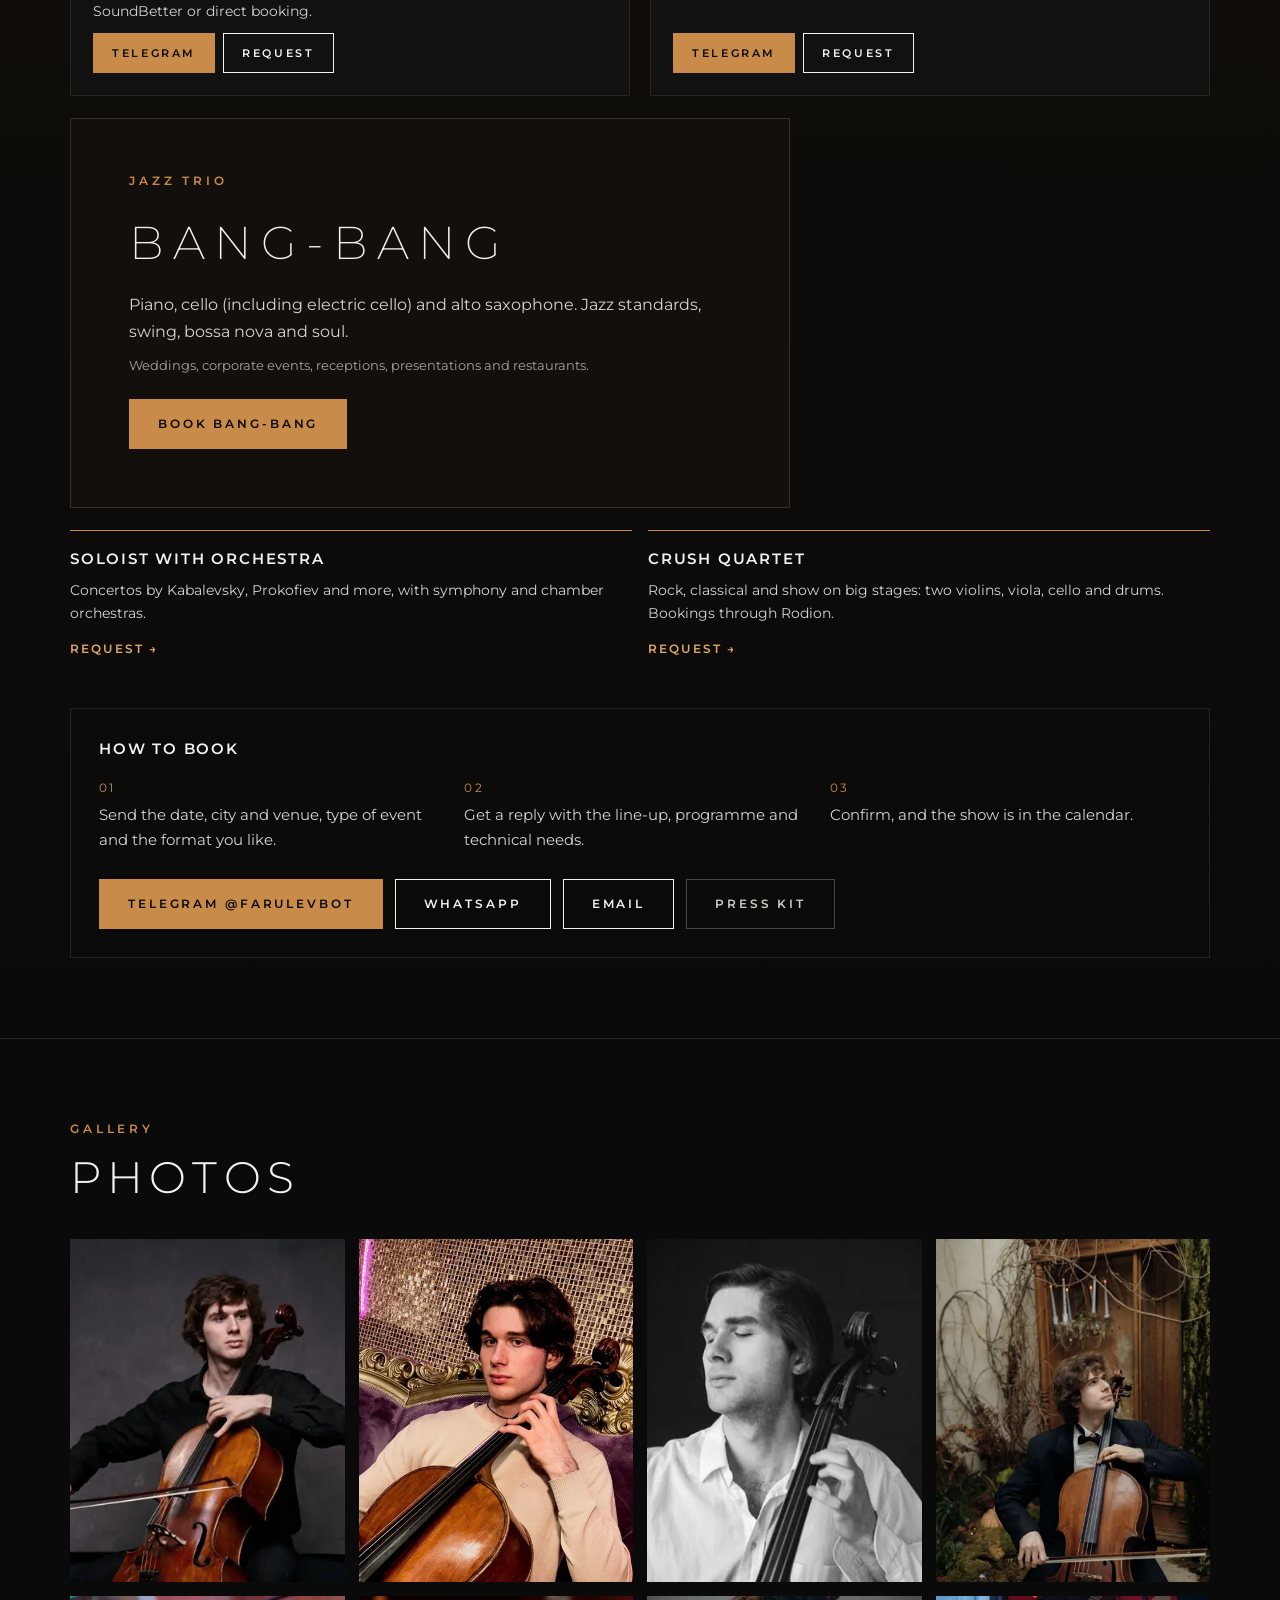
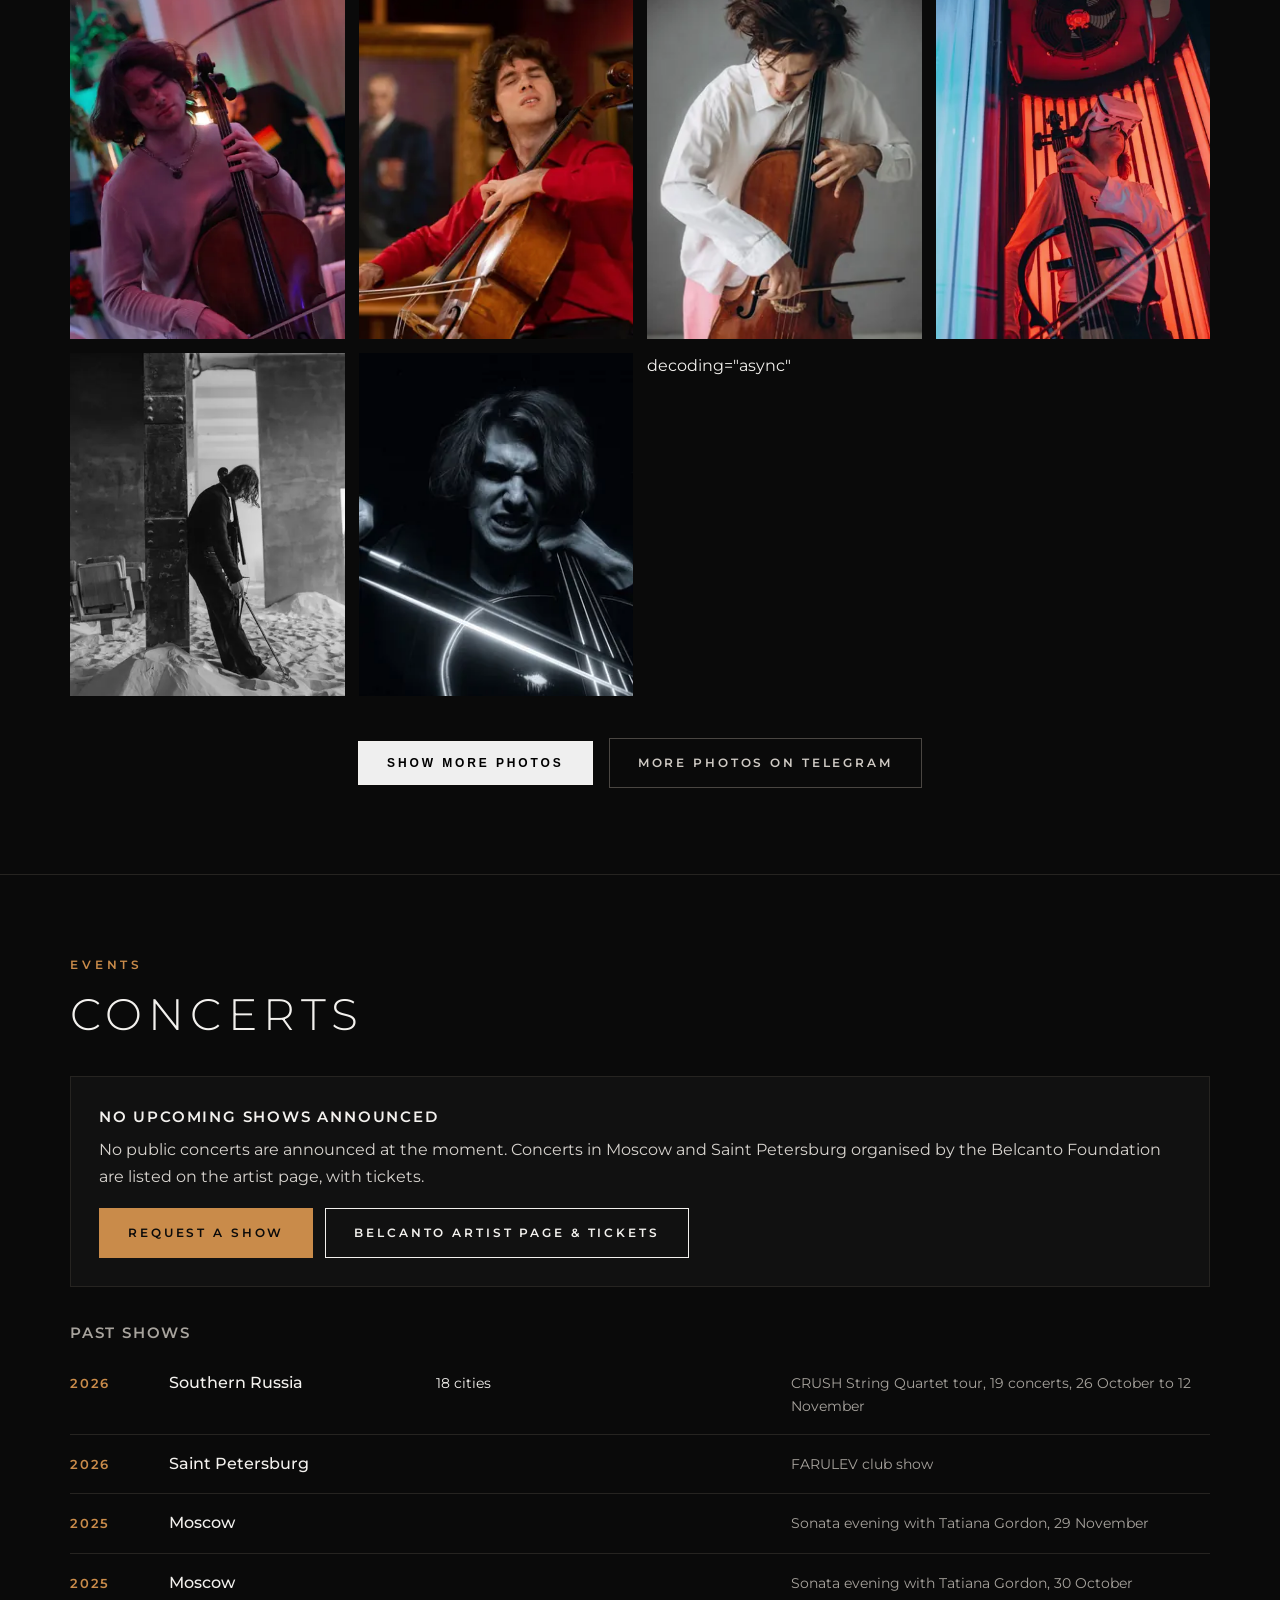
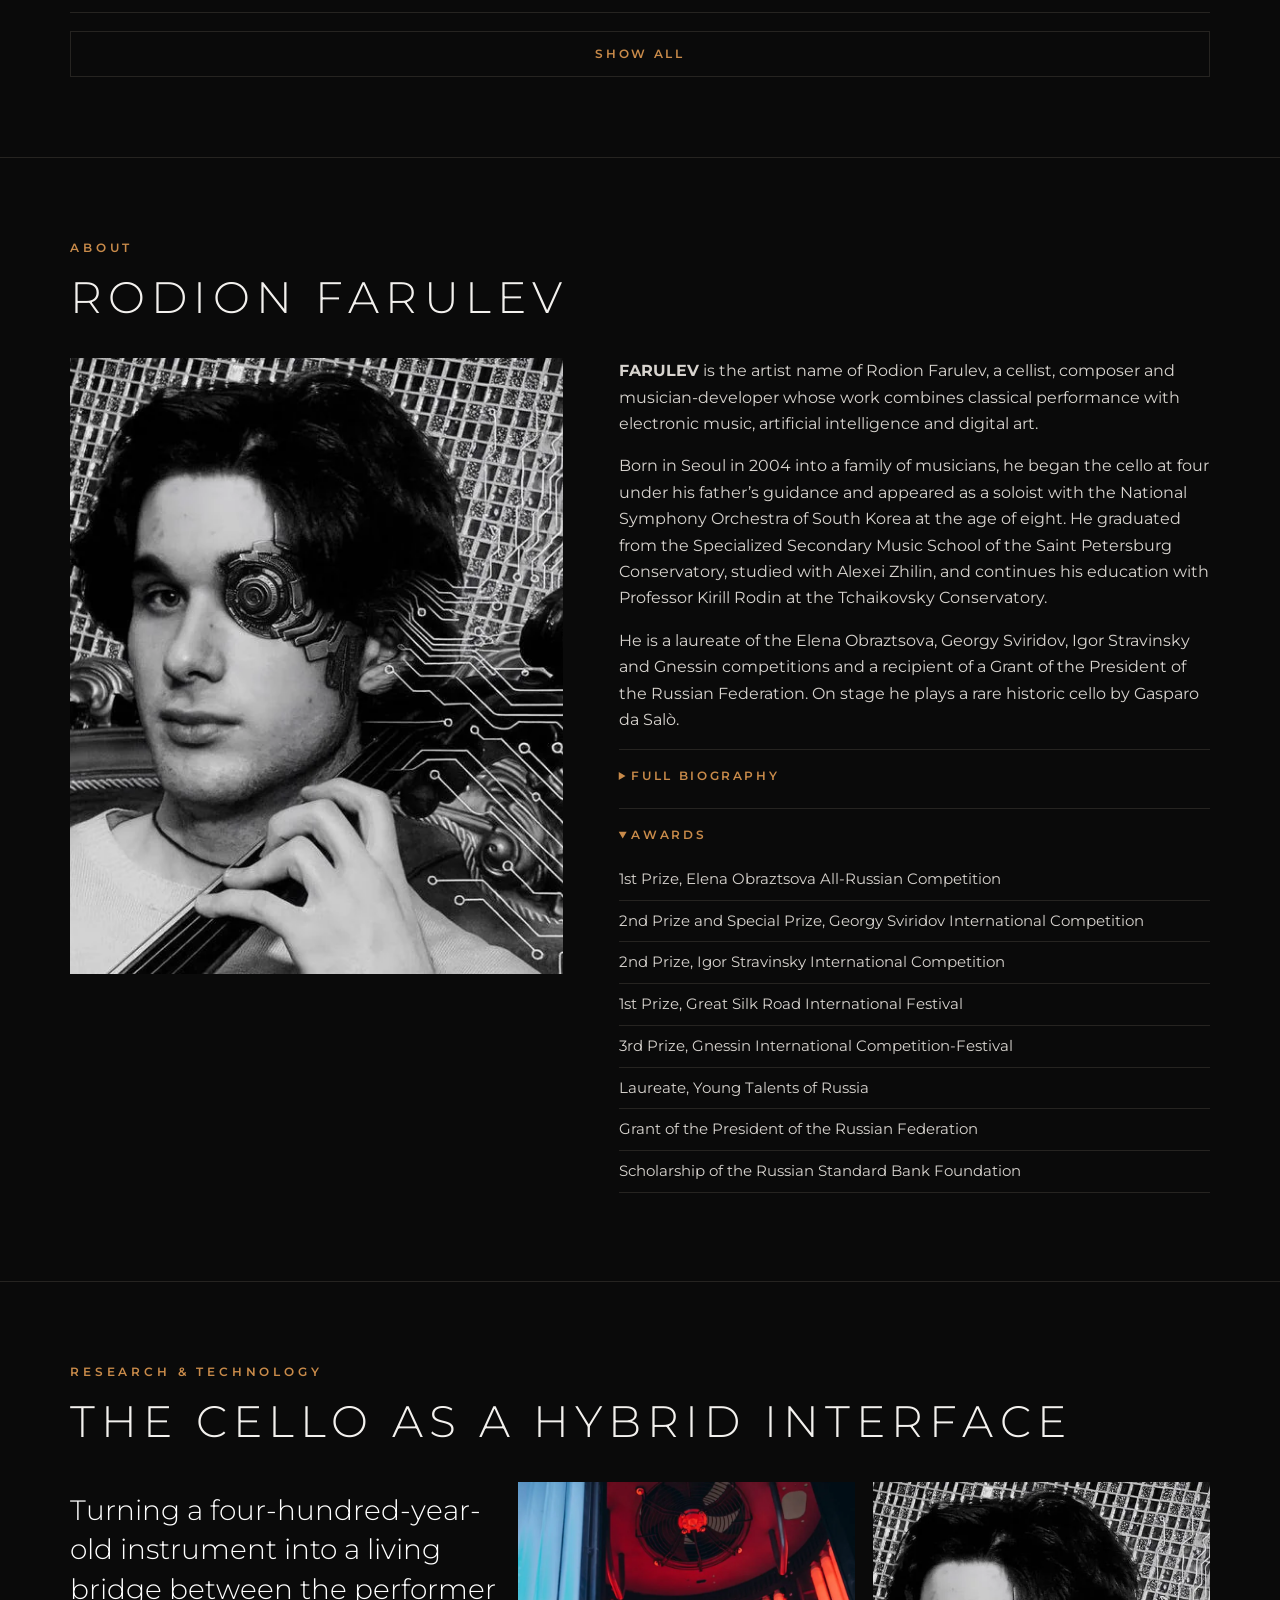
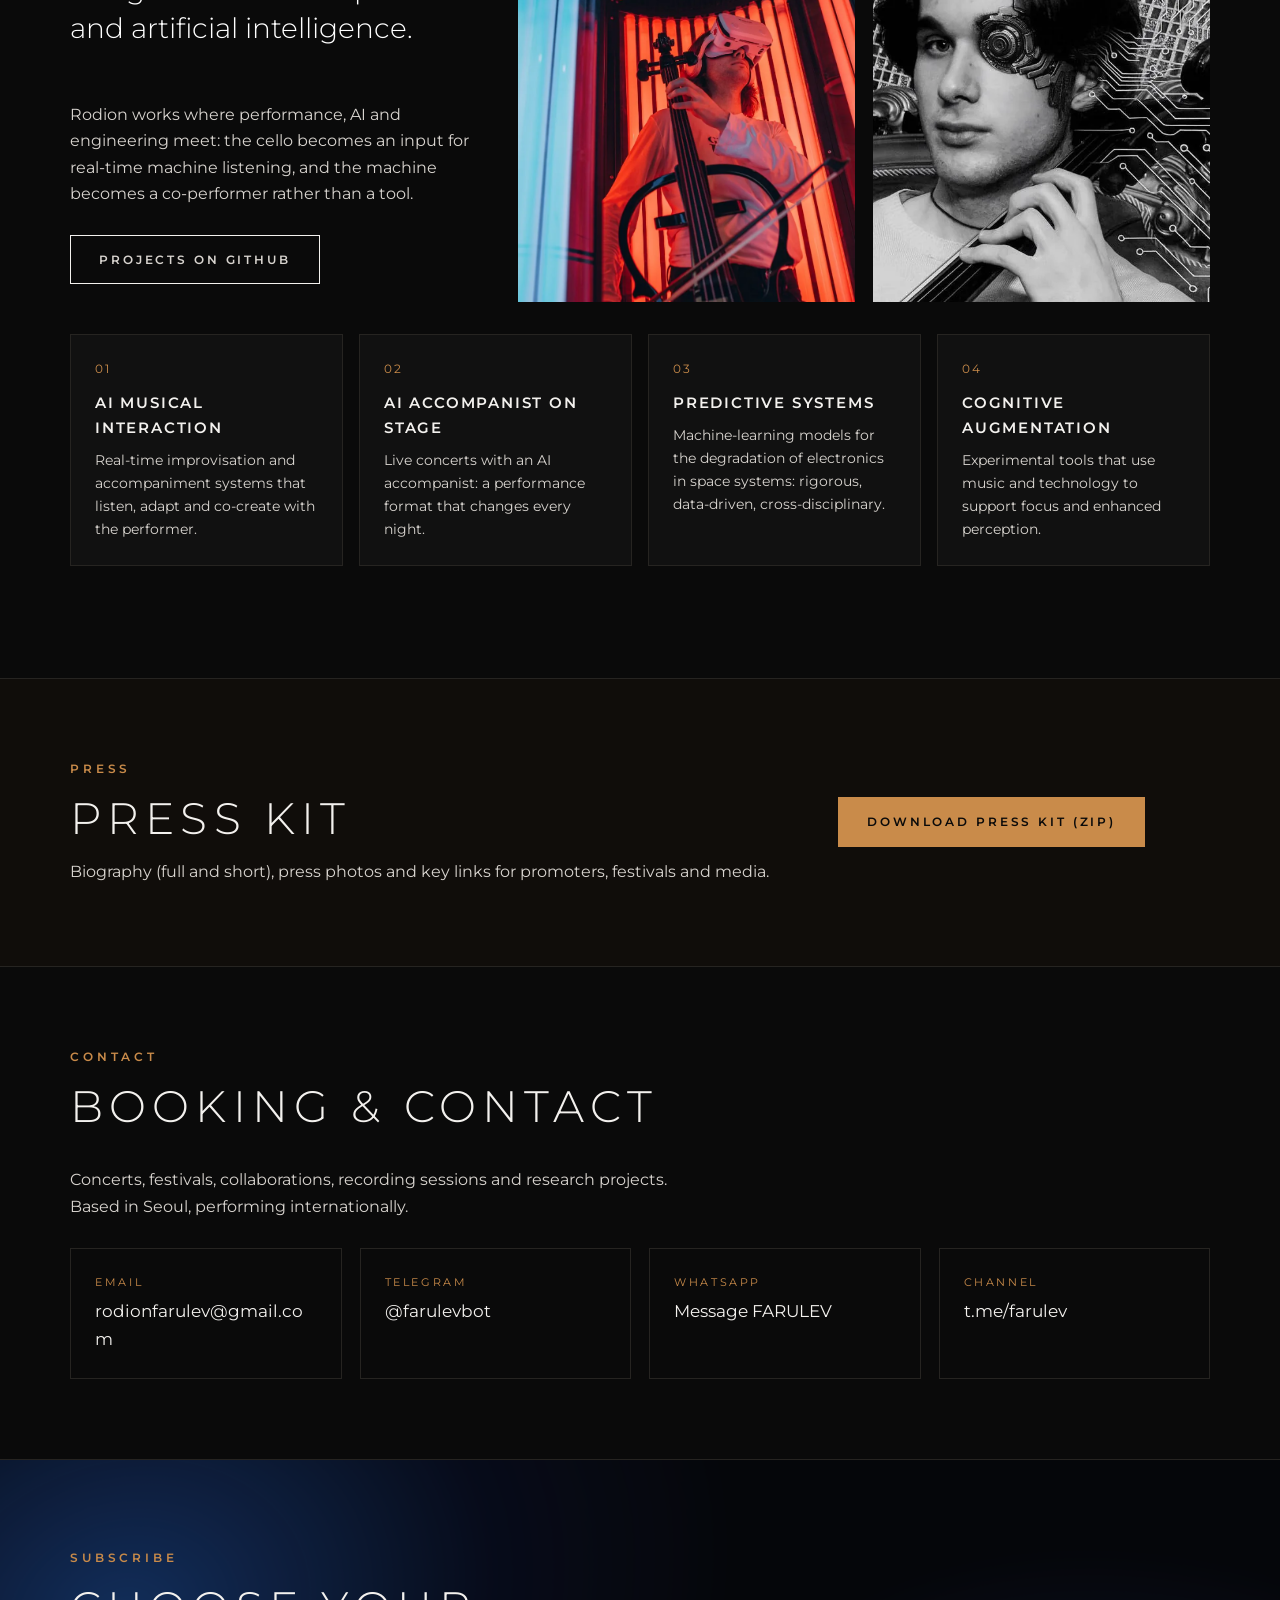
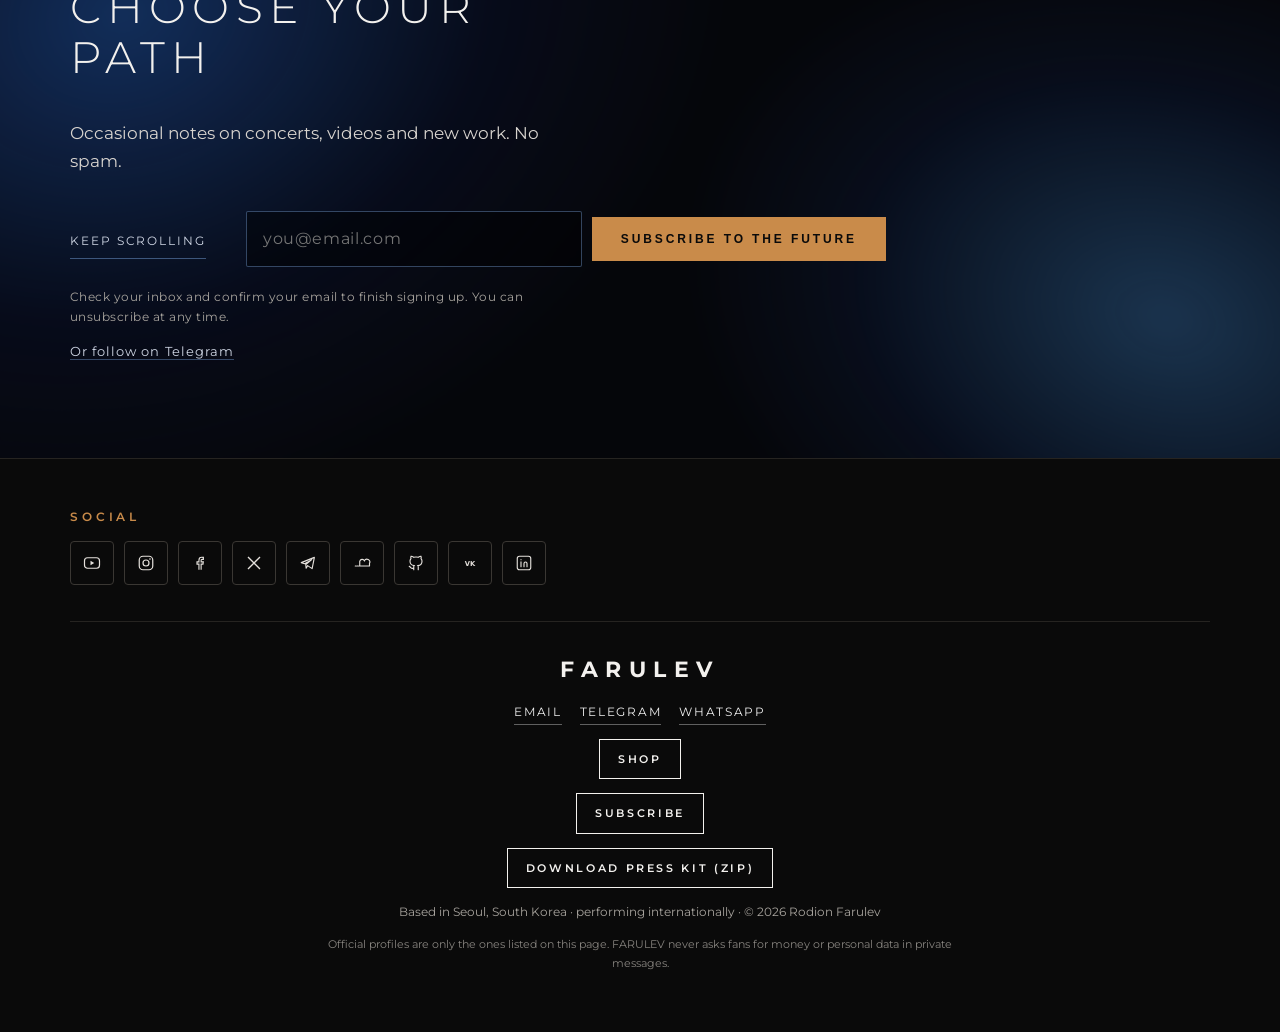
==== commit 7dde3655: "Update card 03 (gold mosaic) and card 04 (studio grey backdrop) photos" ====
--- a/index.html
+++ b/index.html
@@ -67,7 +67,7 @@
 <section id="book" class="book"><div class="wrap">
  <p class="kicker">Book</p><h2>Formats &amp; Services</h2>
  <p class="lead">One artist, several stage formats. Tell me the date, city and type of event, and I will suggest the right line-up.</p>
- <div class="fmts"><article class="fmt"><div class="v"><div class="sv still"><img class="poster" src="/assets/img/farulev-candles.webp?v=5dbda71098" alt="Rodion Farulev in a tuxedo with cello and candles" width="853" height="1280" loading="lazy" style="object-position:50% 42%"></div></div><div class="fb"><span class="n">01</span><h3>Solo cello</h3><p>Classical and film repertoire on a rare historic cello by Gasparo da Sal&ograve;. Recitals, receptions, galas, museums, weddings and private events.</p><div class="fmt-ctas"><a class="btn sm acc" href="https://t.me/farulevbot?text=Solo%20cello" target="_blank" rel="noopener">Telegram</a><a class="btn sm" href="mailto:rodionfarulev@gmail.com?subject=Booking%20request%3A%20Solo%20cello&body=Date%3A%0ACity%20/%20venue%3A%0AType%20of%20event%3A%0AFormat%3A%20Solo%20cello%0AGuests%20/%20audience%20size%3A%0A">Request</a></div></div></article><article class="fmt"><div class="v"><div class="sv still"><img class="poster" src="/assets/img/farulev-red-booth-vr.webp?v=4971318f0b" alt="Electric cello and VR headset in red light" width="853" height="1280" loading="lazy" style="object-position:50% 28%"></div></div><div class="fb"><span class="n">02</span><h3>Cello Show</h3><p>Rock, pop and film hits on electric cello with spatial effects and the FARULEV stage visuals. A 60 to 75 minute show, usually with a live band. Festivals, city events, corporate and youth shows.</p><div class="fmt-ctas"><a class="btn sm acc" href="https://t.me/farulevbot?text=Cello%20Show" target="_blank" rel="noopener">Telegram</a><a class="btn sm" href="mailto:rodionfarulev@gmail.com?subject=Booking%20request%3A%20Cello%20Show&body=Date%3A%0ACity%20/%20venue%3A%0AType%20of%20event%3A%0AFormat%3A%20Cello%20Show%0AGuests%20/%20audience%20size%3A%0A">Request</a></div></div></article><article class="fmt"><div class="v"><div class="sv still"><img class="poster" src="/assets/img/farulev-sunset-cello.webp?v=bef08c5505" alt="Sunset silhouette by the sea" width="1280" height="720" loading="lazy" style="object-position:50% 50%"></div></div><div class="fb"><span class="n">03</span><h3>Compose &amp; Arrange</h3><p>Original cello music and custom arrangements for live events, film, video and artist releases - performed live or delivered as studio tracks.</p><div class="fmt-ctas"><a class="btn sm acc" href="https://t.me/farulevbot?text=Compose%20%26%20Arrange" target="_blank" rel="noopener">Telegram</a><a class="btn sm" href="mailto:rodionfarulev@gmail.com?subject=Booking%20request%3A%20Compose%20%26%20Arrange&body=Date%3A%0ACity%20/%20venue%3A%0AType%20of%20event%3A%0AFormat%3A%20Compose%20%26%20Arrange%0AGuests%20/%20audience%20size%3A%0A">Request</a></div></div></article><article class="fmt"><div class="v"><div class="sv still"><img class="poster" src="/assets/img/farulev-studio-session.webp?v=f0e1c9373f" alt="Live performance, warm light" width="1280" height="720" loading="lazy" style="object-position:50% 50%"></div></div><div class="fb"><span class="n">04</span><h3>Remote Cello Recording</h3><p>Session cello for producers, electronic musicians, film and game composers, and artists worldwide. Acoustic and electric cello, layered sections and clean WAV stems with fast turnaround. Available on SoundBetter or direct booking.</p><div class="fmt-ctas"><a class="btn sm acc" href="https://t.me/farulevbot?text=Remote%20Cello%20Recording" target="_blank" rel="noopener">Telegram</a><a class="btn sm" href="mailto:rodionfarulev@gmail.com?subject=Booking%20request%3A%20Remote%20Cello%20Recording&body=Date%3A%0ACity%20/%20venue%3A%0AType%20of%20event%3A%0AFormat%3A%20Remote%20Cello%20Recording%0AGuests%20/%20audience%20size%3A%0A">Request</a></div></div></article><article class="fmt"><div class="v"><div class="sv still"><img class="poster" src="/assets/img/farulev-lessons-candles.webp?v=5810d8bb0d" alt="Rodion Farulev in a tuxedo with cello and candles" width="1280" height="720" loading="lazy" style="object-position:50% 50%"></div></div><div class="fb"><span class="n">05</span><h3>Lessons &amp; Masterclasses</h3><p>Private cello lessons online and in person, plus masterclasses for schools, music colleges and festivals. Classical technique, electric cello, crossover phrasing and improvisation. Listed on Superprof.</p><div class="fmt-ctas"><a class="btn sm acc" href="https://t.me/farulevbot?text=Lessons%20%26%20Masterclasses" target="_blank" rel="noopener">Telegram</a><a class="btn sm" href="mailto:rodionfarulev@gmail.com?subject=Booking%20request%3A%20Lessons%20%26%20Masterclasses&body=Date%3A%0ACity%20/%20venue%3A%0AType%20of%20event%3A%0AFormat%3A%20Lessons%20%26%20Masterclasses%0AGuests%20/%20audience%20size%3A%0A">Request</a></div></div></article></div>
+ <div class="fmts"><article class="fmt"><div class="v"><div class="sv still"><img class="poster" src="/assets/img/farulev-candles.webp?v=5dbda71098" alt="Rodion Farulev in a tuxedo with cello and candles" width="853" height="1280" loading="lazy" style="object-position:50% 42%"></div></div><div class="fb"><span class="n">01</span><h3>Solo cello</h3><p>Classical and film repertoire on a rare historic cello by Gasparo da Sal&ograve;. Recitals, receptions, galas, museums, weddings and private events.</p><div class="fmt-ctas"><a class="btn sm acc" href="https://t.me/farulevbot?text=Solo%20cello" target="_blank" rel="noopener">Telegram</a><a class="btn sm" href="mailto:rodionfarulev@gmail.com?subject=Booking%20request%3A%20Solo%20cello&body=Date%3A%0ACity%20/%20venue%3A%0AType%20of%20event%3A%0AFormat%3A%20Solo%20cello%0AGuests%20/%20audience%20size%3A%0A">Request</a></div></div></article><article class="fmt"><div class="v"><div class="sv still"><img class="poster" src="/assets/img/farulev-red-booth-vr.webp?v=4971318f0b" alt="Electric cello and VR headset in red light" width="853" height="1280" loading="lazy" style="object-position:50% 28%"></div></div><div class="fb"><span class="n">02</span><h3>Cello Show</h3><p>Rock, pop and film hits on electric cello with spatial effects and the FARULEV stage visuals. A 60 to 75 minute show, usually with a live band. Festivals, city events, corporate and youth shows.</p><div class="fmt-ctas"><a class="btn sm acc" href="https://t.me/farulevbot?text=Cello%20Show" target="_blank" rel="noopener">Telegram</a><a class="btn sm" href="mailto:rodionfarulev@gmail.com?subject=Booking%20request%3A%20Cello%20Show&body=Date%3A%0ACity%20/%20venue%3A%0AType%20of%20event%3A%0AFormat%3A%20Cello%20Show%0AGuests%20/%20audience%20size%3A%0A">Request</a></div></div></article><article class="fmt"><div class="v"><div class="sv still"><img class="poster" src="/assets/img/farulev-compose-gold.webp?v=5c635bec40" alt="Portrait with cello in front of a golden mosaic" width="1280" height="720" loading="lazy" style="object-position:50% 50%"></div></div><div class="fb"><span class="n">03</span><h3>Compose &amp; Arrange</h3><p>Original cello music and custom arrangements for live events, film, video and artist releases - performed live or delivered as studio tracks.</p><div class="fmt-ctas"><a class="btn sm acc" href="https://t.me/farulevbot?text=Compose%20%26%20Arrange" target="_blank" rel="noopener">Telegram</a><a class="btn sm" href="mailto:rodionfarulev@gmail.com?subject=Booking%20request%3A%20Compose%20%26%20Arrange&body=Date%3A%0ACity%20/%20venue%3A%0AType%20of%20event%3A%0AFormat%3A%20Compose%20%26%20Arrange%0AGuests%20/%20audience%20size%3A%0A">Request</a></div></div></article><article class="fmt"><div class="v"><div class="sv still"><img class="poster" src="/assets/img/farulev-studio-session.webp?v=0b18e8e76f" alt="Studio portrait with acoustic cello" width="1280" height="720" loading="lazy" style="object-position:50% 50%"></div></div><div class="fb"><span class="n">04</span><h3>Remote Cello Recording</h3><p>Session cello for producers, electronic musicians, film and game composers, and artists worldwide. Acoustic and electric cello, layered sections and clean WAV stems with fast turnaround. Available on SoundBetter or direct booking.</p><div class="fmt-ctas"><a class="btn sm acc" href="https://t.me/farulevbot?text=Remote%20Cello%20Recording" target="_blank" rel="noopener">Telegram</a><a class="btn sm" href="mailto:rodionfarulev@gmail.com?subject=Booking%20request%3A%20Remote%20Cello%20Recording&body=Date%3A%0ACity%20/%20venue%3A%0AType%20of%20event%3A%0AFormat%3A%20Remote%20Cello%20Recording%0AGuests%20/%20audience%20size%3A%0A">Request</a></div></div></article><article class="fmt"><div class="v"><div class="sv still"><img class="poster" src="/assets/img/farulev-lessons-candles.webp?v=5810d8bb0d" alt="Rodion Farulev in a tuxedo with cello and candles" width="1280" height="720" loading="lazy" style="object-position:50% 50%"></div></div><div class="fb"><span class="n">05</span><h3>Lessons &amp; Masterclasses</h3><p>Private cello lessons online and in person, plus masterclasses for schools, music colleges and festivals. Classical technique, electric cello, crossover phrasing and improvisation. Listed on Superprof.</p><div class="fmt-ctas"><a class="btn sm acc" href="https://t.me/farulevbot?text=Lessons%20%26%20Masterclasses" target="_blank" rel="noopener">Telegram</a><a class="btn sm" href="mailto:rodionfarulev@gmail.com?subject=Booking%20request%3A%20Lessons%20%26%20Masterclasses&body=Date%3A%0ACity%20/%20venue%3A%0AType%20of%20event%3A%0AFormat%3A%20Lessons%20%26%20Masterclasses%0AGuests%20/%20audience%20size%3A%0A">Request</a></div></div></article></div>
  <div class="bang bang-text">
   <div class="bt"><p class="kicker">Jazz trio</p><h3 class="bh">BANG-BANG</h3><p>Piano, cello (including electric cello) and alto saxophone. Jazz standards, swing, bossa nova and soul.</p><p class="small">Weddings, corporate events, receptions, presentations and restaurants.</p>
    <a class="btn acc" href="mailto:rodionfarulev@gmail.com?subject=Booking%20request%3A%20BANG-BANG&body=Date%3A%0ACity%20/%20venue%3A%0AType%20of%20event%3A%0AFormat%3A%20BANG-BANG%0AGuests%20/%20audience%20size%3A%0A">Book BANG-BANG</a></div>
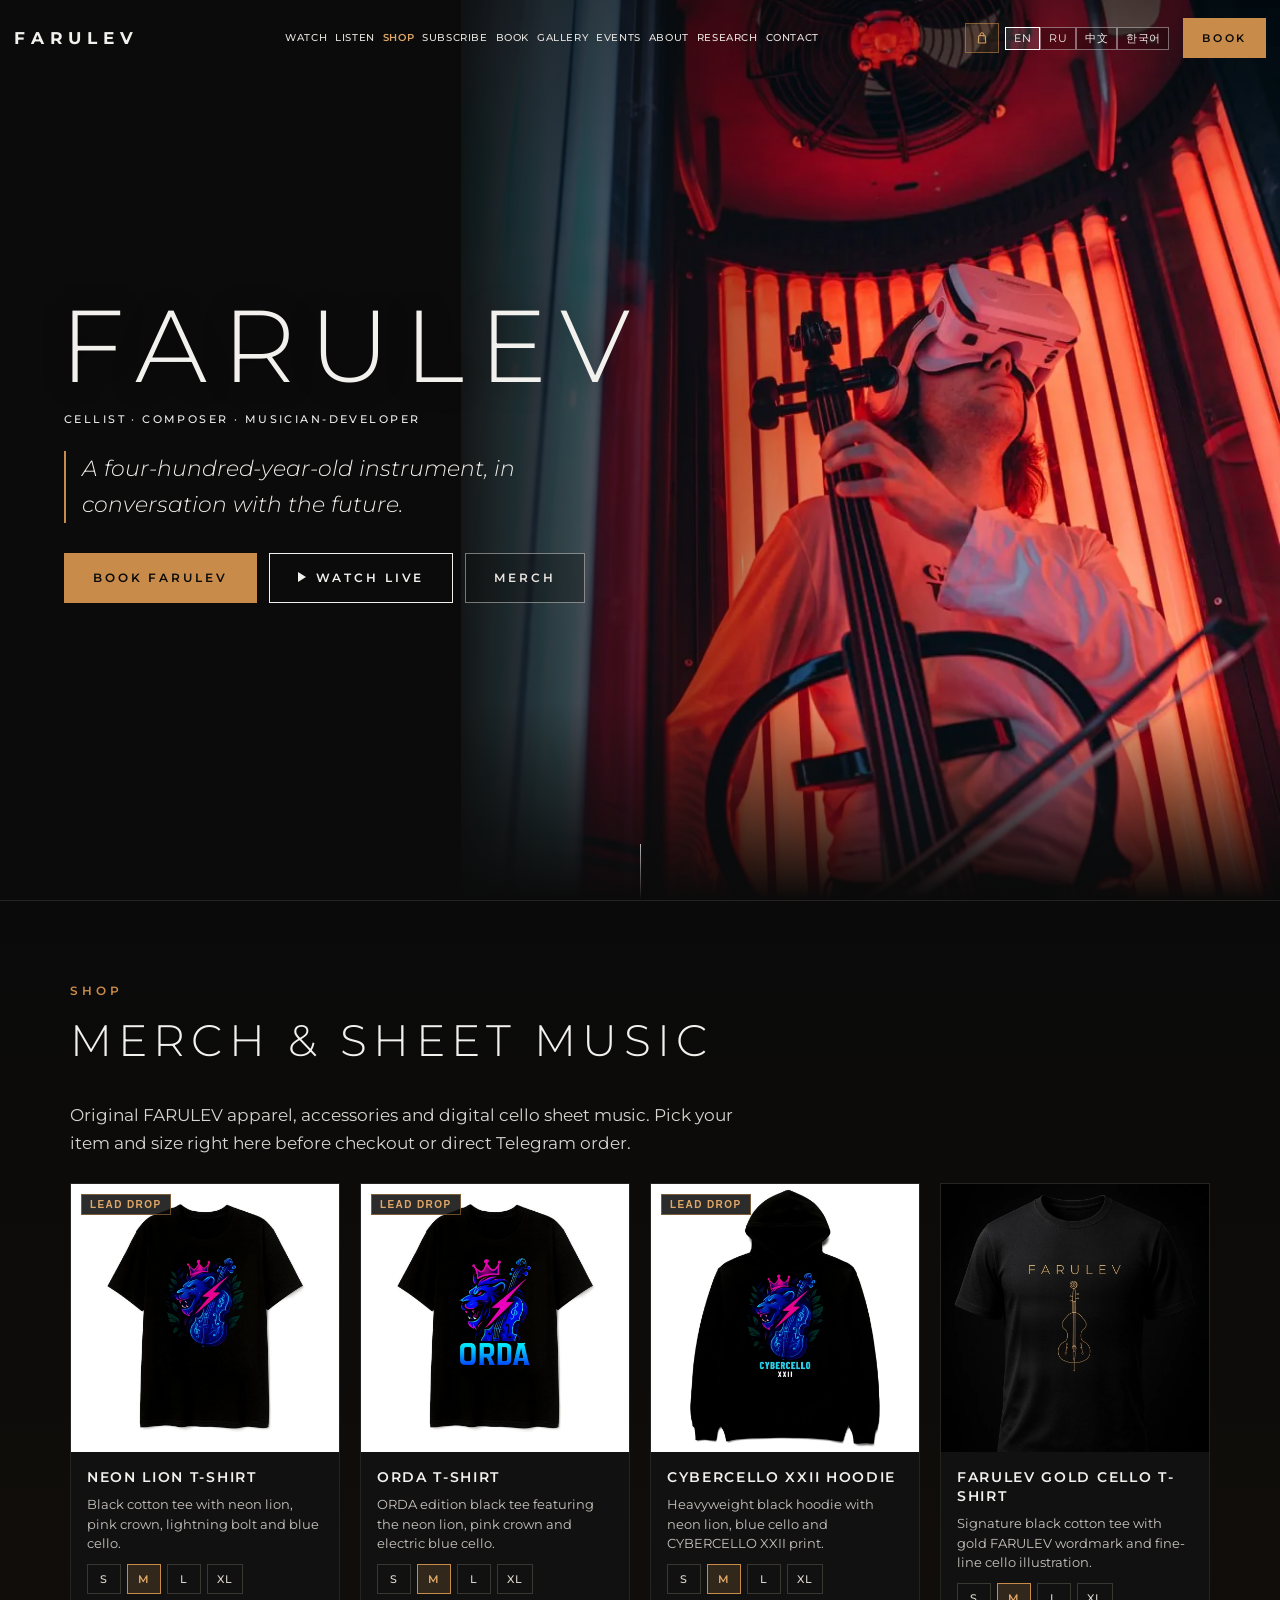
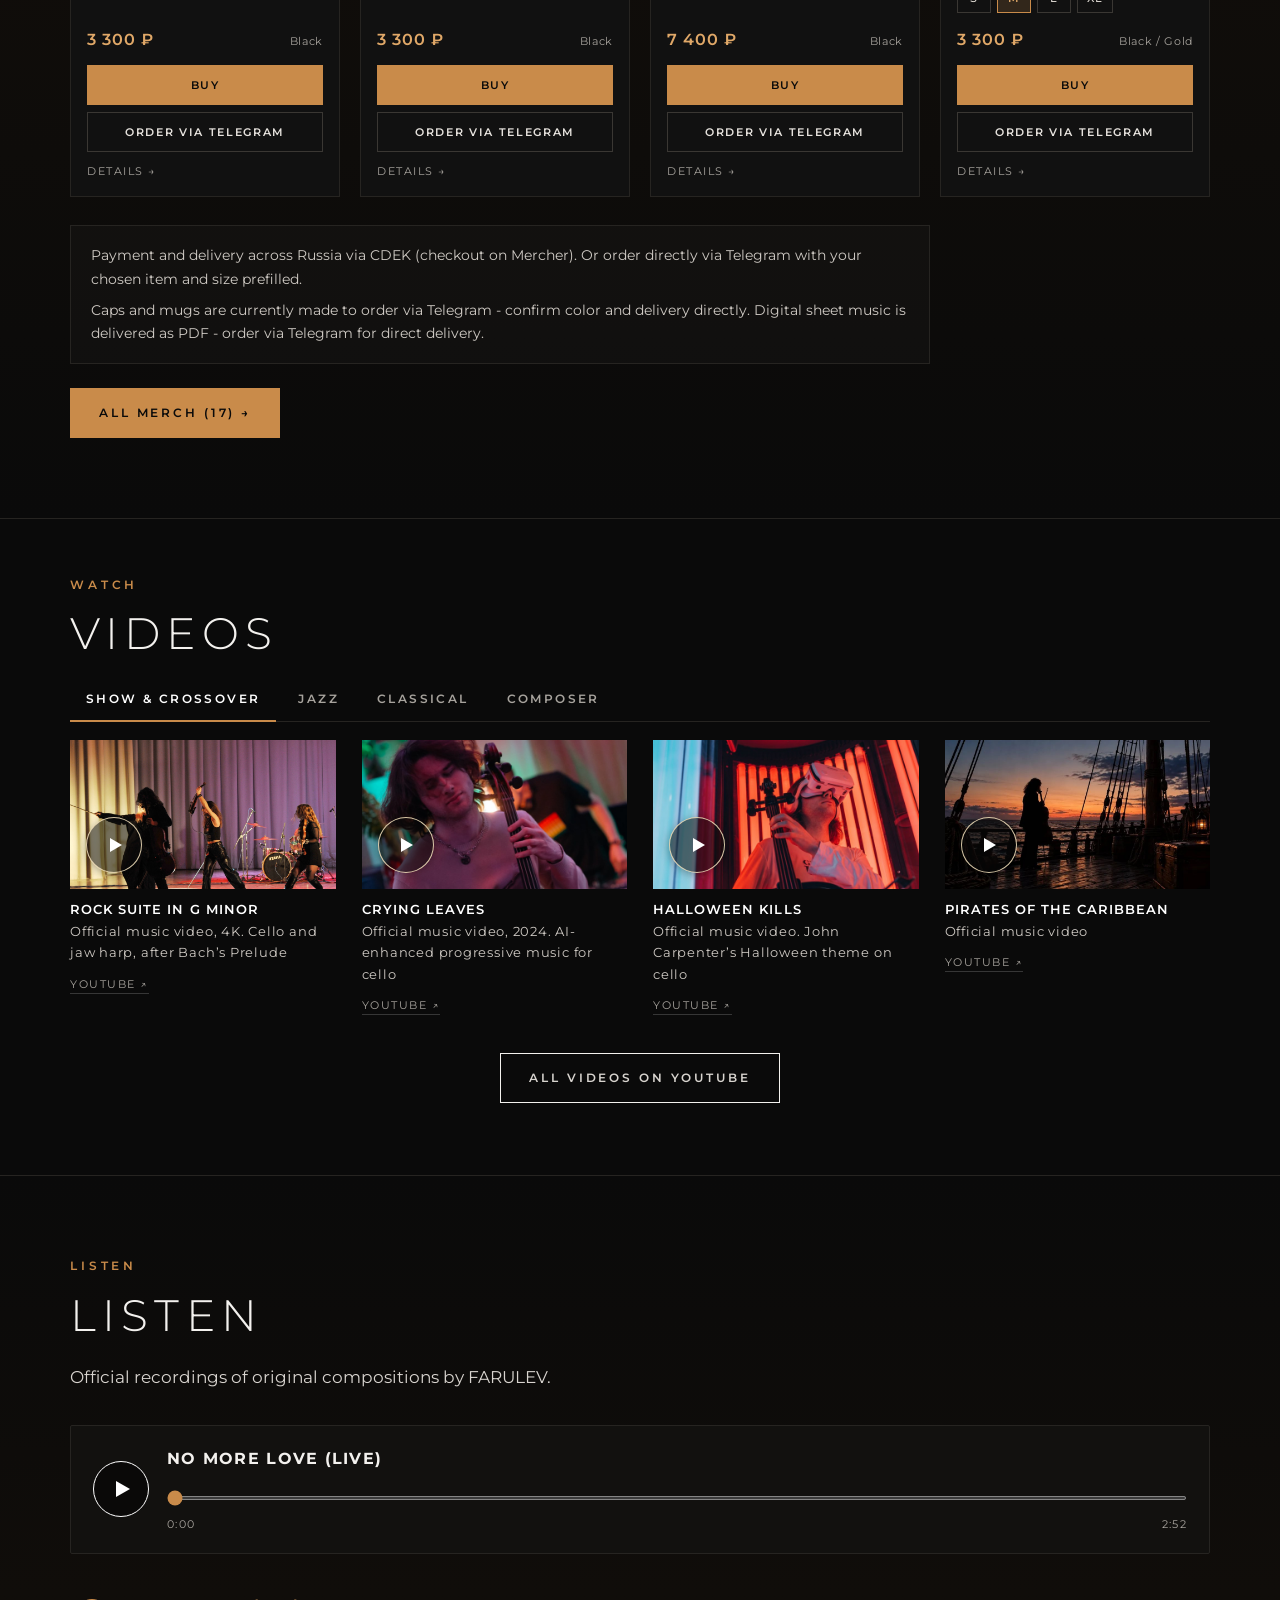
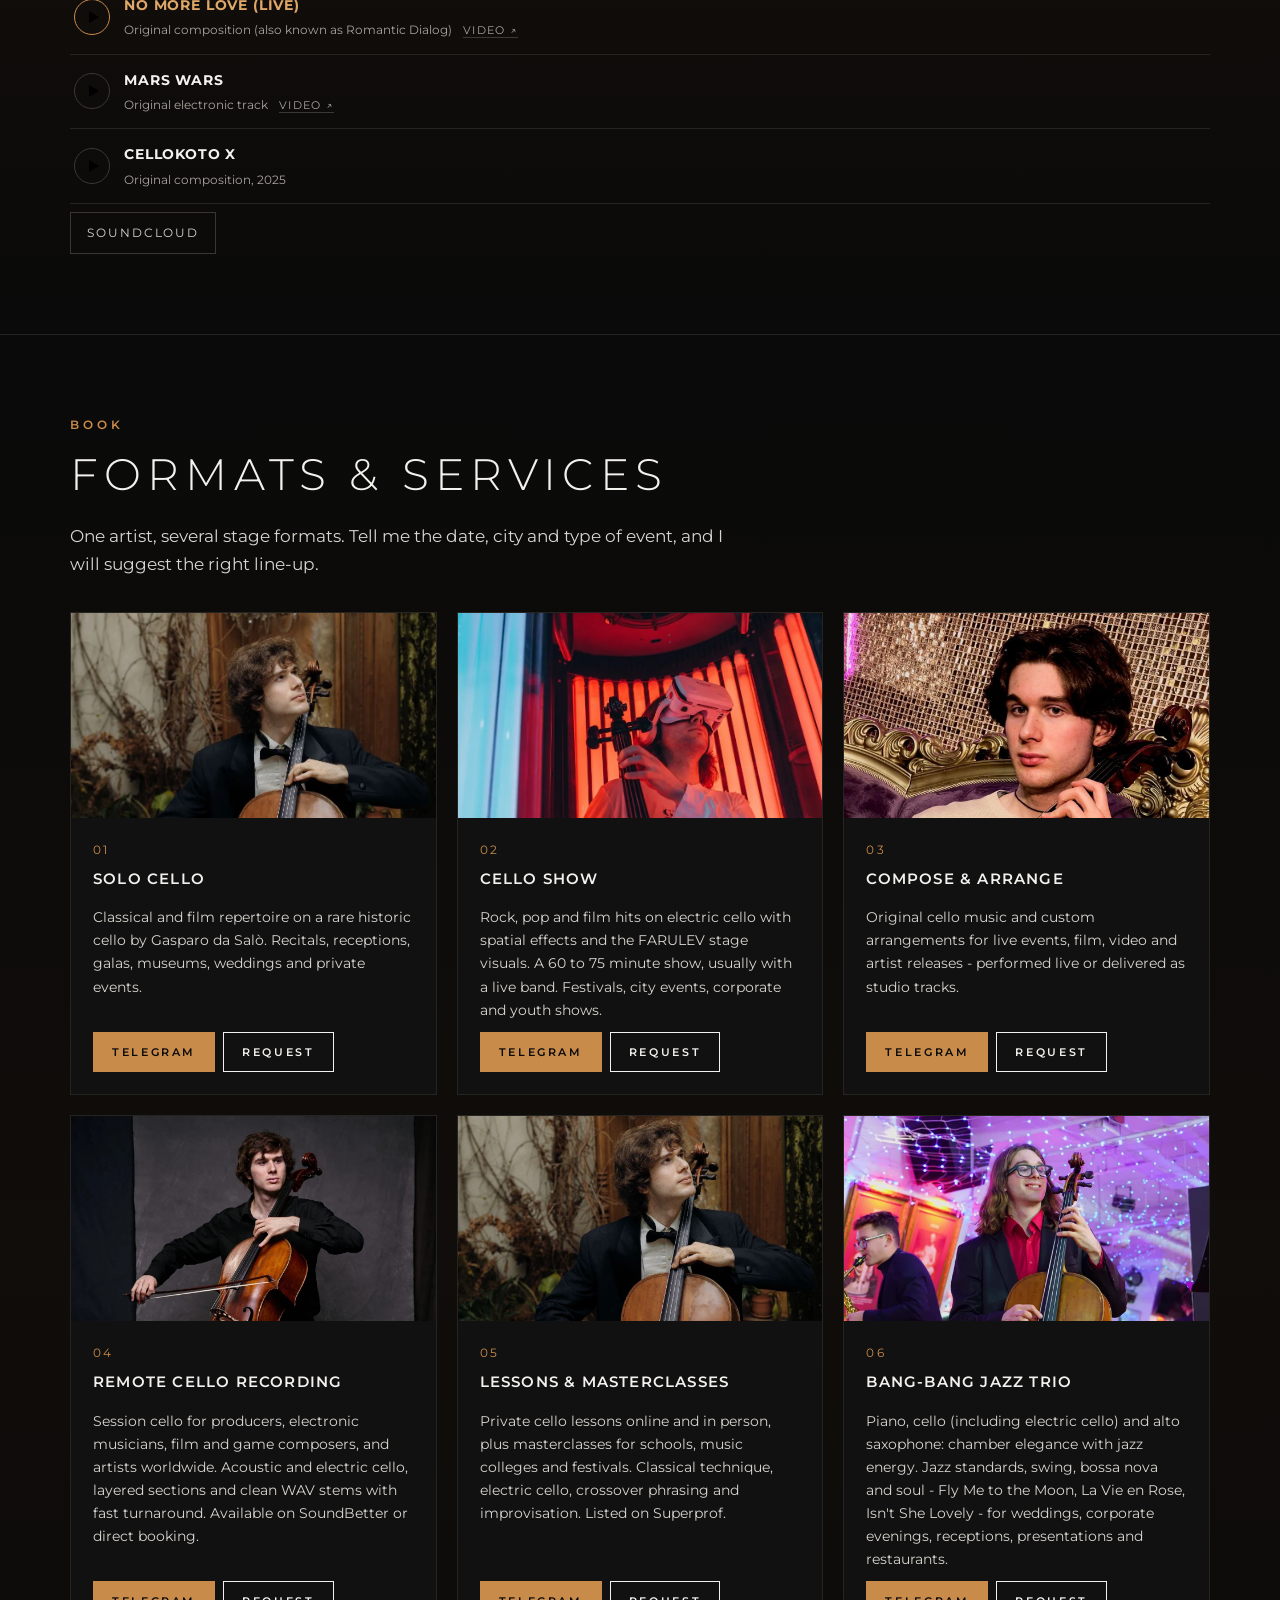
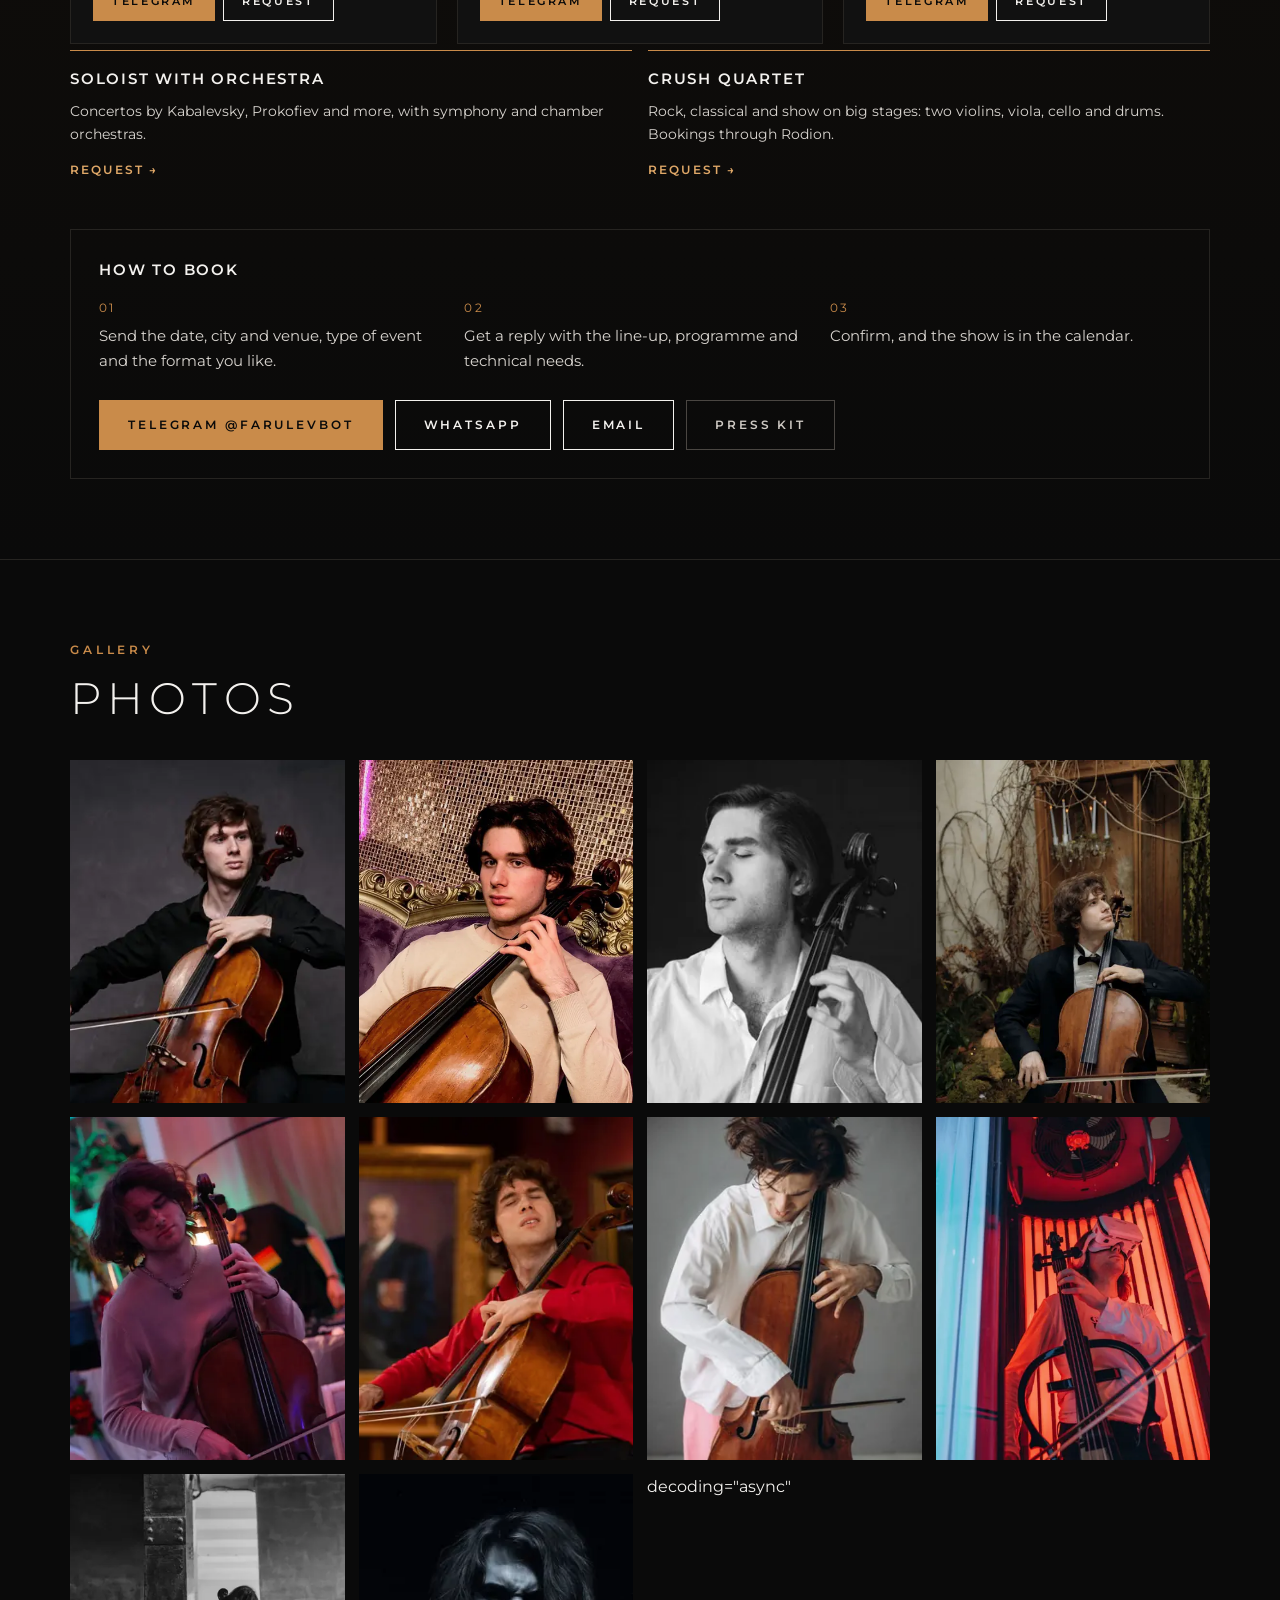
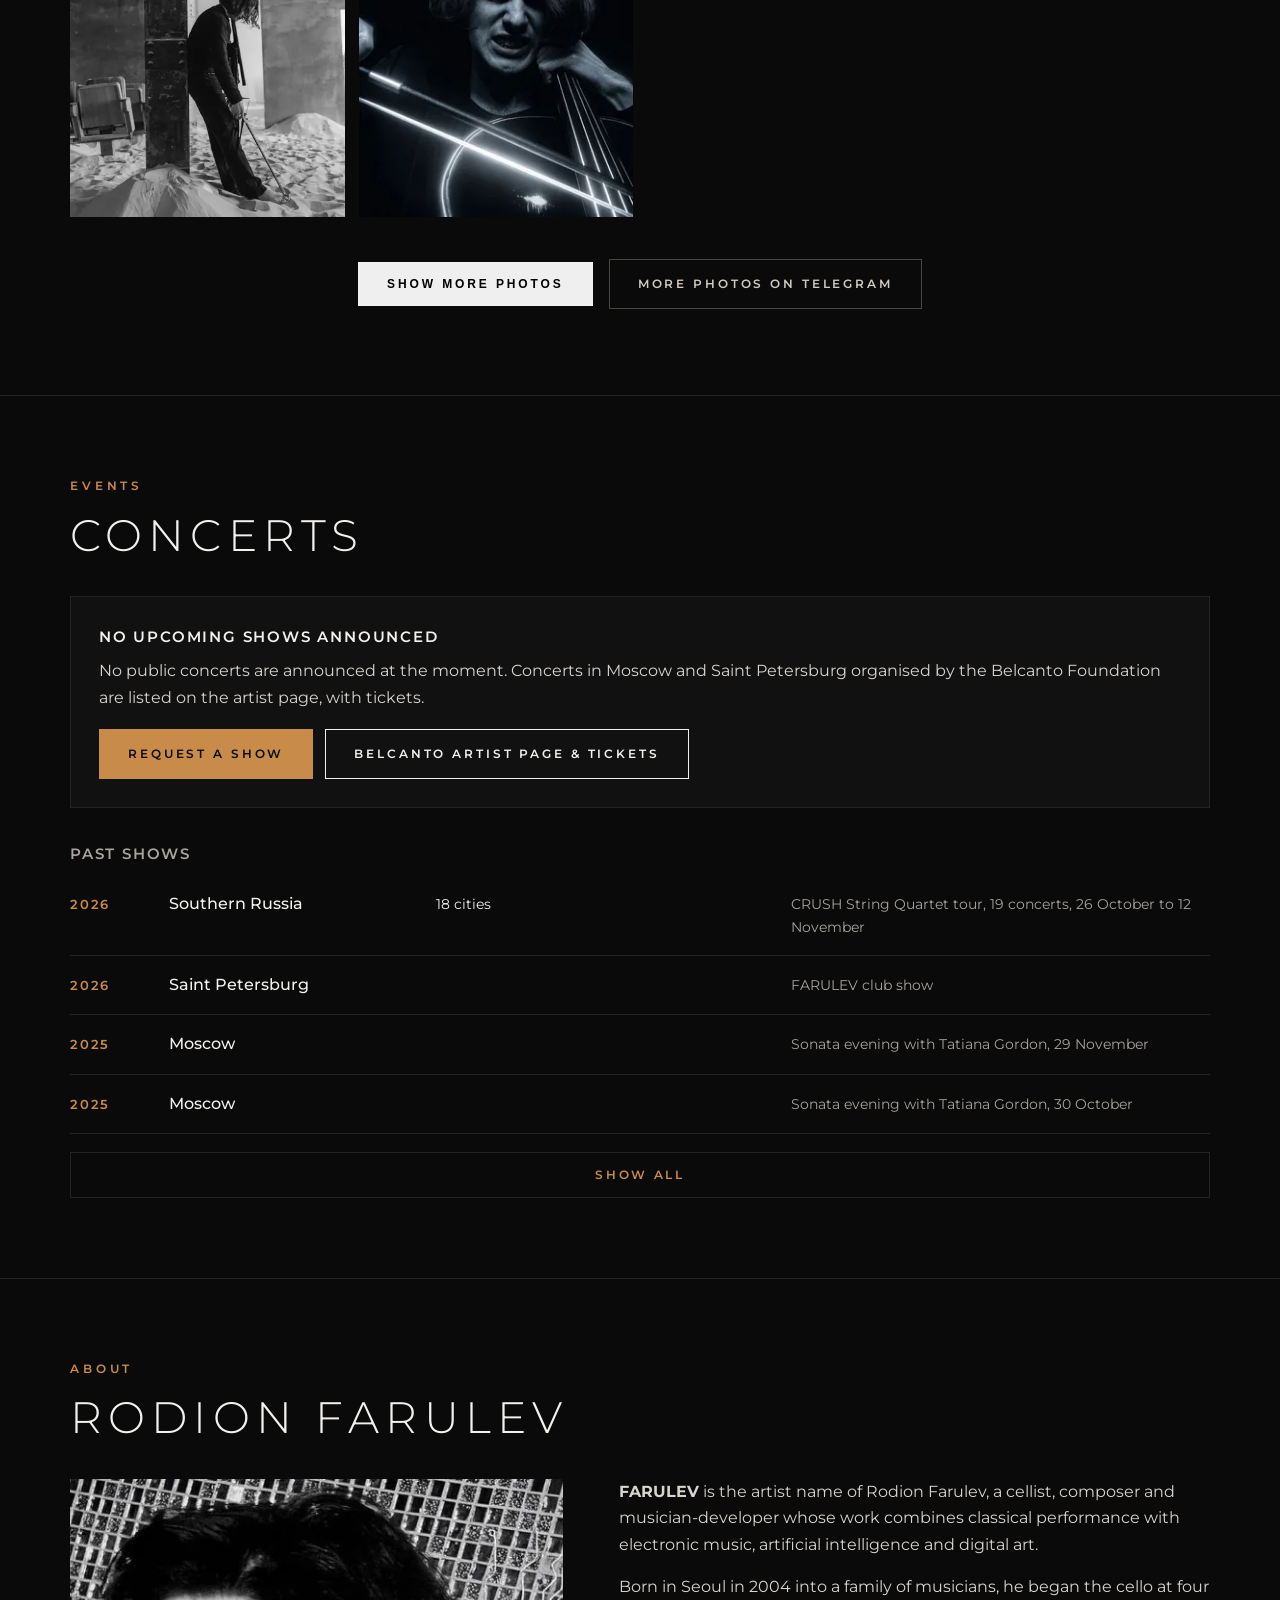
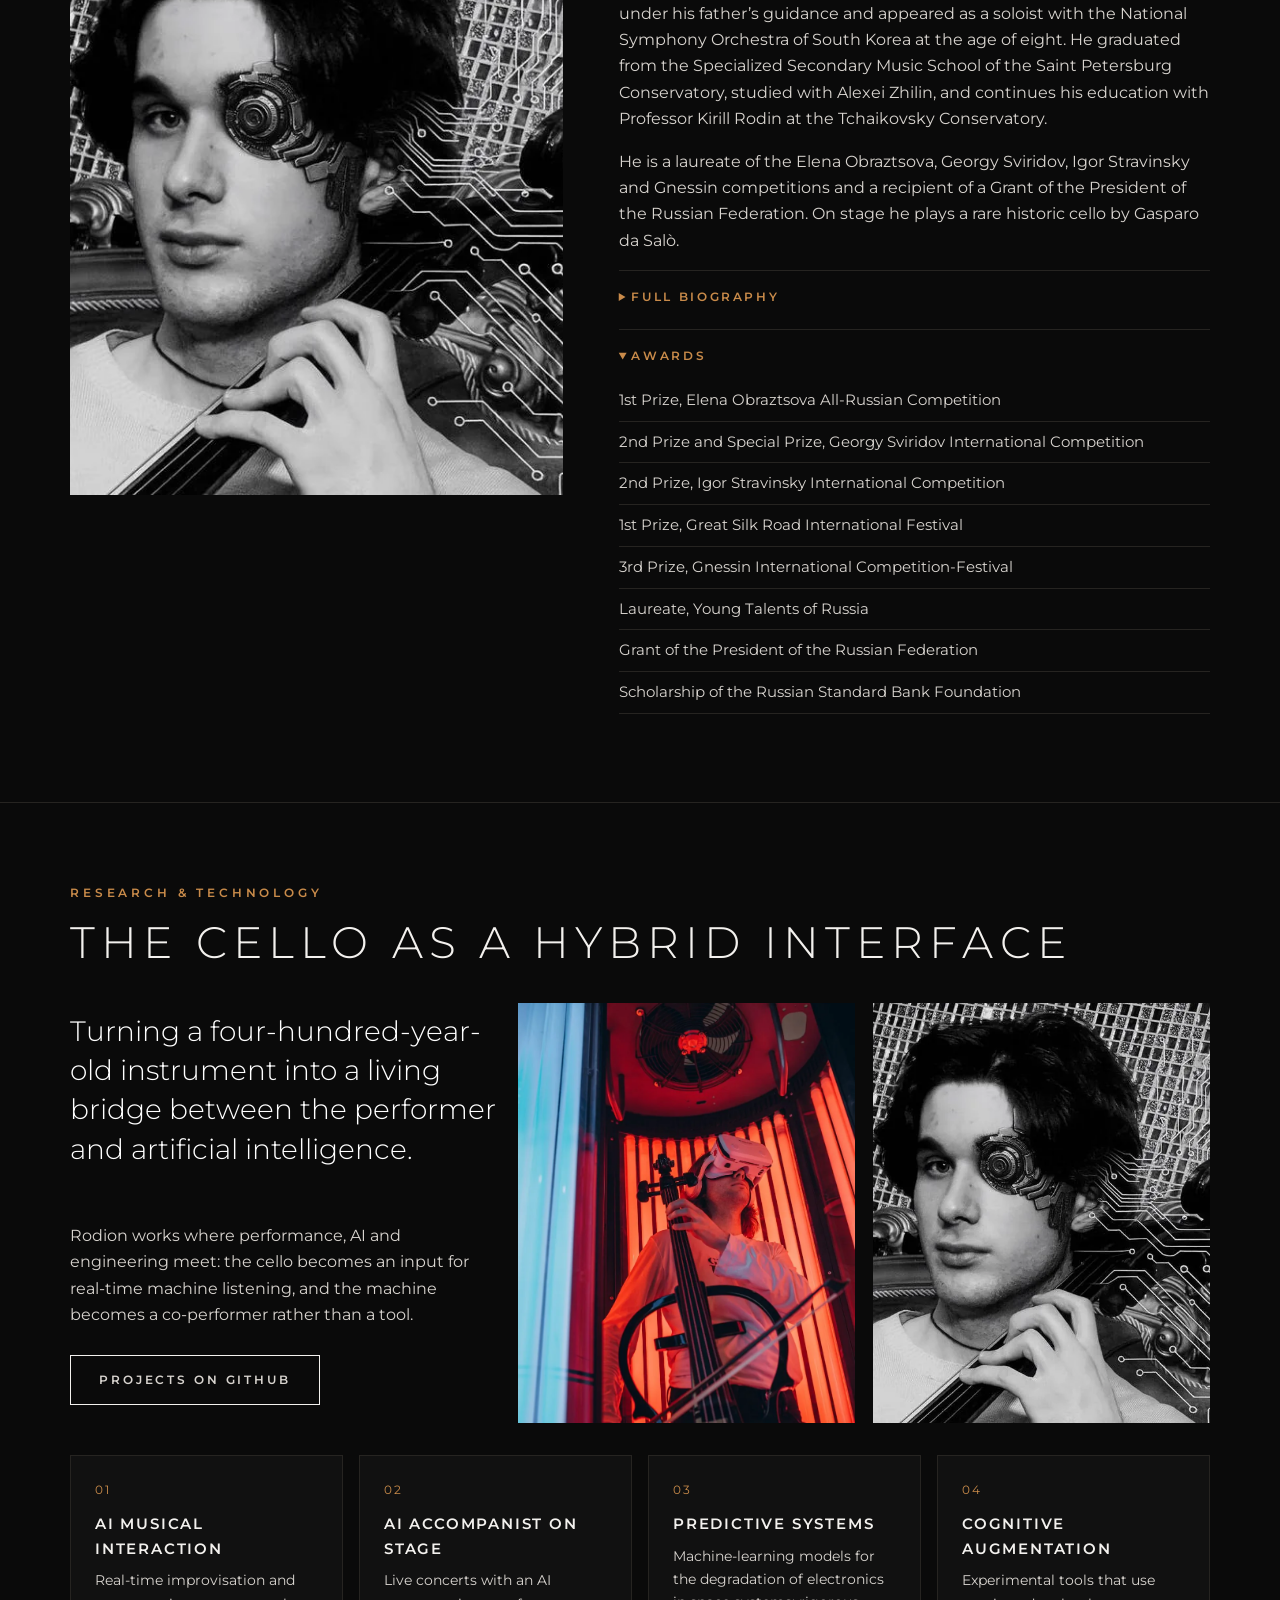
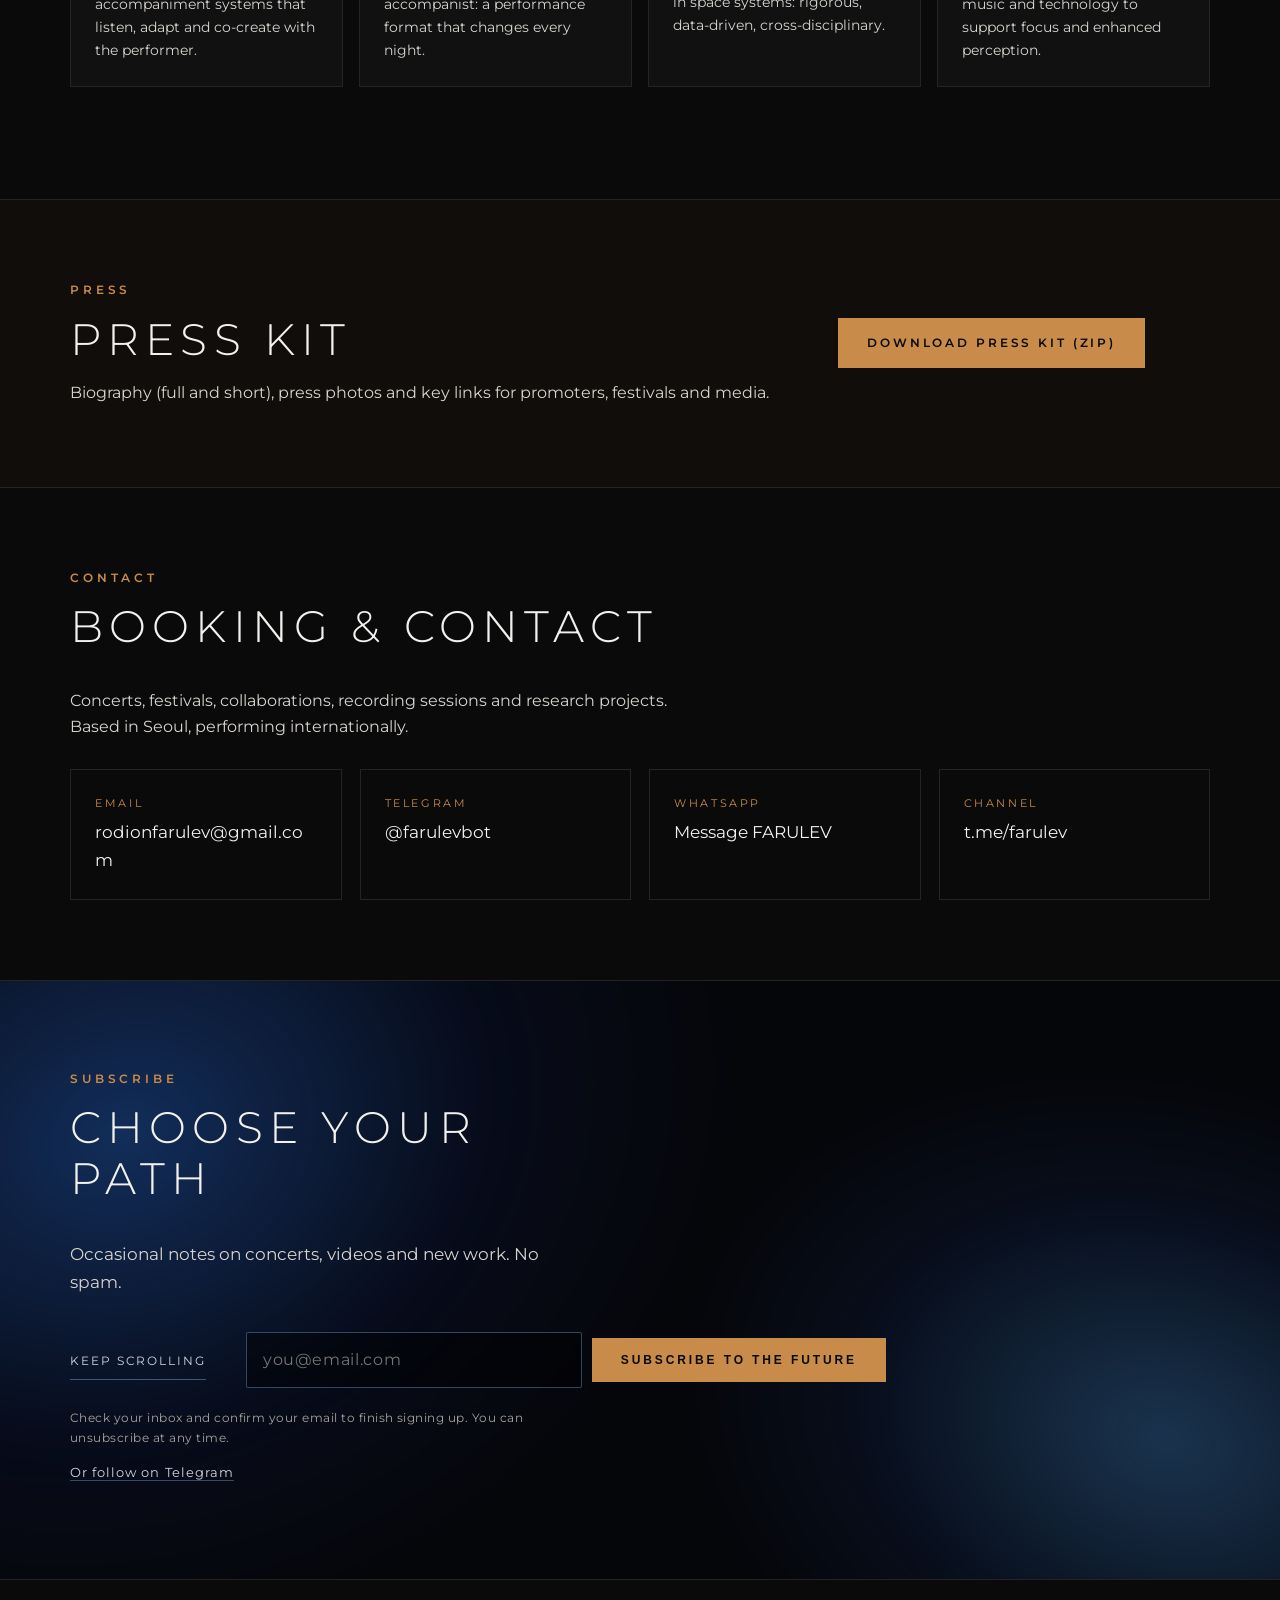
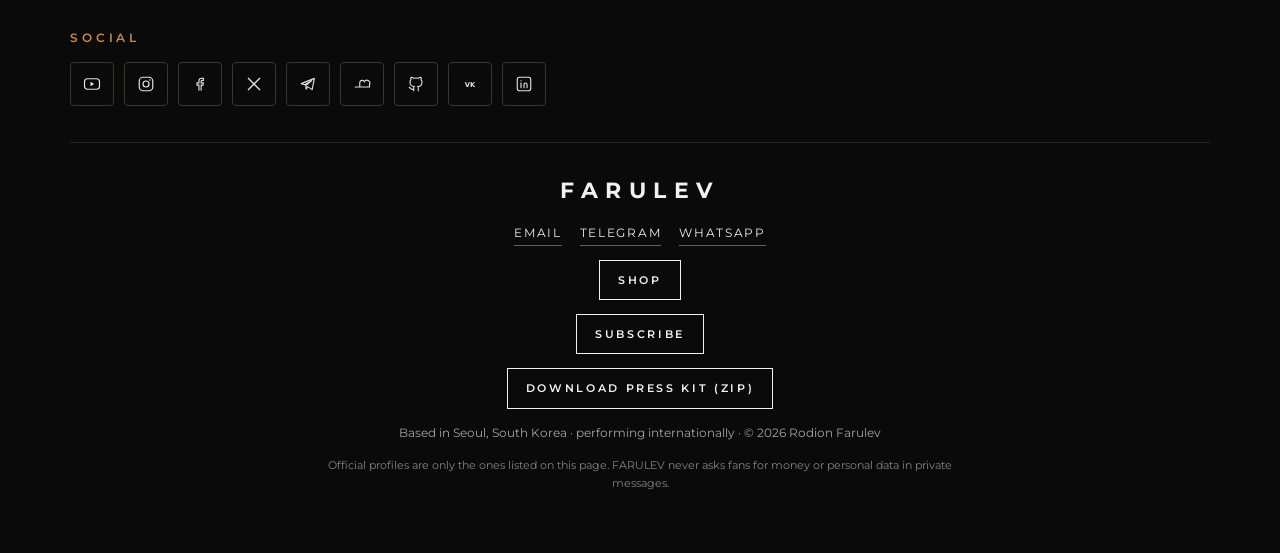
==== commit dc41d554: "Move BANG-BANG Jazz Trio into Formats grid as card 06 and drop standalone block" ====
--- a/index.html
+++ b/index.html
@@ -31,7 +31,7 @@
 <link href="https://fonts.googleapis.com/css2?family=Montserrat:ital,wght@0,200;0,300;0,400;0,500;0,600;0,700;1,300&amp;display=swap&amp;subset=cyrillic" rel="stylesheet">
 <link rel="preload" as="image" href="/assets/img/hero-slide-vr-mobile.d25738831a.webp?v=d25738831a" media="(max-width:699px)" type="image/webp">
 <link rel="preload" as="image" href="/assets/img/hero-slide-vr.374fdefdcc.webp?v=374fdefdcc" media="(min-width:700px)" type="image/webp">
-<link rel="stylesheet" href="/assets/css/style.css?v=04a12c59dc">
+<link rel="stylesheet" href="/assets/css/style.css?v=2b204b2882">
 <script type="application/ld+json">{"@context": "https://schema.org", "@graph": [{"@type": "Person", "@id": "https://farulev.com/#person", "name": "Rodion Farulev", "alternateName": ["FARULEV", "Родион Фарулев"], "url": "https://farulev.com/", "image": "https://farulev.com/assets/img/og-image.jpg?v=759cbd2135", "jobTitle": "Cellist, composer, musician-developer", "birthPlace": {"@type": "Place", "name": "Seoul, South Korea"}, "homeLocation": {"@type": "Place", "name": "Seoul, South Korea"}, "email": "mailto:rodionfarulev@gmail.com", "knowsAbout": ["Cello", "Classical music", "Electronic music", "Artificial intelligence", "Machine learning"], "sameAs": ["https://www.youtube.com/@CyberFarulev", "https://www.instagram.com/cyberfarulev/", "https://www.facebook.com/celle0n", "https://x.com/farulevcello", "https://t.me/farulev", "https://soundcloud.com/farulev", "https://github.com/farulev", "https://vk.com/farulev", "https://www.linkedin.com/in/celleon/", "https://www.belcantofund.com/people/rodion-farulev/"]}, {"@type": "MusicGroup", "@id": "https://farulev.com/#artist", "name": "FARULEV", "genre": ["Classical", "Crossover", "Rock", "Jazz"], "url": "https://farulev.com/", "image": "https://farulev.com/assets/img/og-image.jpg?v=759cbd2135", "member": {"@id": "https://farulev.com/#person"}, "sameAs": ["https://www.youtube.com/@CyberFarulev", "https://www.instagram.com/cyberfarulev/", "https://www.facebook.com/celle0n", "https://x.com/farulevcello", "https://t.me/farulev", "https://soundcloud.com/farulev", "https://github.com/farulev", "https://vk.com/farulev", "https://www.linkedin.com/in/celleon/"]}, {"@type": "WebSite", "url": "https://farulev.com/", "name": "FARULEV", "inLanguage": ["en", "zh-CN", "ko", "ru"]}]}</script>
 </head>
 <body>
@@ -67,11 +67,7 @@
 <section id="book" class="book"><div class="wrap">
  <p class="kicker">Book</p><h2>Formats &amp; Services</h2>
  <p class="lead">One artist, several stage formats. Tell me the date, city and type of event, and I will suggest the right line-up.</p>
- <div class="fmts"><article class="fmt"><div class="v"><div class="sv still"><img class="poster" src="/assets/img/farulev-candles.webp?v=5dbda71098" alt="Rodion Farulev in a tuxedo with cello and candles" width="853" height="1280" loading="lazy" style="object-position:50% 42%"></div></div><div class="fb"><span class="n">01</span><h3>Solo cello</h3><p>Classical and film repertoire on a rare historic cello by Gasparo da Sal&ograve;. Recitals, receptions, galas, museums, weddings and private events.</p><div class="fmt-ctas"><a class="btn sm acc" href="https://t.me/farulevbot?text=Solo%20cello" target="_blank" rel="noopener">Telegram</a><a class="btn sm" href="mailto:rodionfarulev@gmail.com?subject=Booking%20request%3A%20Solo%20cello&body=Date%3A%0ACity%20/%20venue%3A%0AType%20of%20event%3A%0AFormat%3A%20Solo%20cello%0AGuests%20/%20audience%20size%3A%0A">Request</a></div></div></article><article class="fmt"><div class="v"><div class="sv still"><img class="poster" src="/assets/img/farulev-red-booth-vr.webp?v=4971318f0b" alt="Electric cello and VR headset in red light" width="853" height="1280" loading="lazy" style="object-position:50% 28%"></div></div><div class="fb"><span class="n">02</span><h3>Cello Show</h3><p>Rock, pop and film hits on electric cello with spatial effects and the FARULEV stage visuals. A 60 to 75 minute show, usually with a live band. Festivals, city events, corporate and youth shows.</p><div class="fmt-ctas"><a class="btn sm acc" href="https://t.me/farulevbot?text=Cello%20Show" target="_blank" rel="noopener">Telegram</a><a class="btn sm" href="mailto:rodionfarulev@gmail.com?subject=Booking%20request%3A%20Cello%20Show&body=Date%3A%0ACity%20/%20venue%3A%0AType%20of%20event%3A%0AFormat%3A%20Cello%20Show%0AGuests%20/%20audience%20size%3A%0A">Request</a></div></div></article><article class="fmt"><div class="v"><div class="sv still"><img class="poster" src="/assets/img/farulev-compose-gold.webp?v=5c635bec40" alt="Portrait with cello in front of a golden mosaic" width="1280" height="720" loading="lazy" style="object-position:50% 50%"></div></div><div class="fb"><span class="n">03</span><h3>Compose &amp; Arrange</h3><p>Original cello music and custom arrangements for live events, film, video and artist releases - performed live or delivered as studio tracks.</p><div class="fmt-ctas"><a class="btn sm acc" href="https://t.me/farulevbot?text=Compose%20%26%20Arrange" target="_blank" rel="noopener">Telegram</a><a class="btn sm" href="mailto:rodionfarulev@gmail.com?subject=Booking%20request%3A%20Compose%20%26%20Arrange&body=Date%3A%0ACity%20/%20venue%3A%0AType%20of%20event%3A%0AFormat%3A%20Compose%20%26%20Arrange%0AGuests%20/%20audience%20size%3A%0A">Request</a></div></div></article><article class="fmt"><div class="v"><div class="sv still"><img class="poster" src="/assets/img/farulev-studio-session.webp?v=0b18e8e76f" alt="Studio portrait with acoustic cello" width="1280" height="720" loading="lazy" style="object-position:50% 50%"></div></div><div class="fb"><span class="n">04</span><h3>Remote Cello Recording</h3><p>Session cello for producers, electronic musicians, film and game composers, and artists worldwide. Acoustic and electric cello, layered sections and clean WAV stems with fast turnaround. Available on SoundBetter or direct booking.</p><div class="fmt-ctas"><a class="btn sm acc" href="https://t.me/farulevbot?text=Remote%20Cello%20Recording" target="_blank" rel="noopener">Telegram</a><a class="btn sm" href="mailto:rodionfarulev@gmail.com?subject=Booking%20request%3A%20Remote%20Cello%20Recording&body=Date%3A%0ACity%20/%20venue%3A%0AType%20of%20event%3A%0AFormat%3A%20Remote%20Cello%20Recording%0AGuests%20/%20audience%20size%3A%0A">Request</a></div></div></article><article class="fmt"><div class="v"><div class="sv still"><img class="poster" src="/assets/img/farulev-lessons-candles.webp?v=5810d8bb0d" alt="Rodion Farulev in a tuxedo with cello and candles" width="1280" height="720" loading="lazy" style="object-position:50% 50%"></div></div><div class="fb"><span class="n">05</span><h3>Lessons &amp; Masterclasses</h3><p>Private cello lessons online and in person, plus masterclasses for schools, music colleges and festivals. Classical technique, electric cello, crossover phrasing and improvisation. Listed on Superprof.</p><div class="fmt-ctas"><a class="btn sm acc" href="https://t.me/farulevbot?text=Lessons%20%26%20Masterclasses" target="_blank" rel="noopener">Telegram</a><a class="btn sm" href="mailto:rodionfarulev@gmail.com?subject=Booking%20request%3A%20Lessons%20%26%20Masterclasses&body=Date%3A%0ACity%20/%20venue%3A%0AType%20of%20event%3A%0AFormat%3A%20Lessons%20%26%20Masterclasses%0AGuests%20/%20audience%20size%3A%0A">Request</a></div></div></article></div>
- <div class="bang bang-text">
-  <div class="bt"><p class="kicker">Jazz trio</p><h3 class="bh">BANG-BANG</h3><p>Piano, cello (including electric cello) and alto saxophone. Jazz standards, swing, bossa nova and soul.</p><p class="small">Weddings, corporate events, receptions, presentations and restaurants.</p>
-   <a class="btn acc" href="mailto:rodionfarulev@gmail.com?subject=Booking%20request%3A%20BANG-BANG&body=Date%3A%0ACity%20/%20venue%3A%0AType%20of%20event%3A%0AFormat%3A%20BANG-BANG%0AGuests%20/%20audience%20size%3A%0A">Book BANG-BANG</a></div>
- </div>
+ <div class="fmts"><article class="fmt"><div class="v"><div class="sv still"><img class="poster" src="/assets/img/farulev-candles.webp?v=5dbda71098" alt="Rodion Farulev in a tuxedo with cello and candles" width="853" height="1280" loading="lazy" style="object-position:50% 42%"></div></div><div class="fb"><span class="n">01</span><h3>Solo cello</h3><p>Classical and film repertoire on a rare historic cello by Gasparo da Sal&ograve;. Recitals, receptions, galas, museums, weddings and private events.</p><div class="fmt-ctas"><a class="btn sm acc" href="https://t.me/farulevbot?text=Solo%20cello" target="_blank" rel="noopener">Telegram</a><a class="btn sm" href="mailto:rodionfarulev@gmail.com?subject=Booking%20request%3A%20Solo%20cello&body=Date%3A%0ACity%20/%20venue%3A%0AType%20of%20event%3A%0AFormat%3A%20Solo%20cello%0AGuests%20/%20audience%20size%3A%0A">Request</a></div></div></article><article class="fmt"><div class="v"><div class="sv still"><img class="poster" src="/assets/img/farulev-red-booth-vr.webp?v=4971318f0b" alt="Electric cello and VR headset in red light" width="853" height="1280" loading="lazy" style="object-position:50% 28%"></div></div><div class="fb"><span class="n">02</span><h3>Cello Show</h3><p>Rock, pop and film hits on electric cello with spatial effects and the FARULEV stage visuals. A 60 to 75 minute show, usually with a live band. Festivals, city events, corporate and youth shows.</p><div class="fmt-ctas"><a class="btn sm acc" href="https://t.me/farulevbot?text=Cello%20Show" target="_blank" rel="noopener">Telegram</a><a class="btn sm" href="mailto:rodionfarulev@gmail.com?subject=Booking%20request%3A%20Cello%20Show&body=Date%3A%0ACity%20/%20venue%3A%0AType%20of%20event%3A%0AFormat%3A%20Cello%20Show%0AGuests%20/%20audience%20size%3A%0A">Request</a></div></div></article><article class="fmt"><div class="v"><div class="sv still"><img class="poster" src="/assets/img/farulev-compose-gold.webp?v=5c635bec40" alt="Portrait with cello in front of a golden mosaic" width="1280" height="720" loading="lazy" style="object-position:50% 50%"></div></div><div class="fb"><span class="n">03</span><h3>Compose &amp; Arrange</h3><p>Original cello music and custom arrangements for live events, film, video and artist releases - performed live or delivered as studio tracks.</p><div class="fmt-ctas"><a class="btn sm acc" href="https://t.me/farulevbot?text=Compose%20%26%20Arrange" target="_blank" rel="noopener">Telegram</a><a class="btn sm" href="mailto:rodionfarulev@gmail.com?subject=Booking%20request%3A%20Compose%20%26%20Arrange&body=Date%3A%0ACity%20/%20venue%3A%0AType%20of%20event%3A%0AFormat%3A%20Compose%20%26%20Arrange%0AGuests%20/%20audience%20size%3A%0A">Request</a></div></div></article><article class="fmt"><div class="v"><div class="sv still"><img class="poster" src="/assets/img/farulev-studio-session.webp?v=0b18e8e76f" alt="Studio portrait with acoustic cello" width="1280" height="720" loading="lazy" style="object-position:50% 50%"></div></div><div class="fb"><span class="n">04</span><h3>Remote Cello Recording</h3><p>Session cello for producers, electronic musicians, film and game composers, and artists worldwide. Acoustic and electric cello, layered sections and clean WAV stems with fast turnaround. Available on SoundBetter or direct booking.</p><div class="fmt-ctas"><a class="btn sm acc" href="https://t.me/farulevbot?text=Remote%20Cello%20Recording" target="_blank" rel="noopener">Telegram</a><a class="btn sm" href="mailto:rodionfarulev@gmail.com?subject=Booking%20request%3A%20Remote%20Cello%20Recording&body=Date%3A%0ACity%20/%20venue%3A%0AType%20of%20event%3A%0AFormat%3A%20Remote%20Cello%20Recording%0AGuests%20/%20audience%20size%3A%0A">Request</a></div></div></article><article class="fmt"><div class="v"><div class="sv still"><img class="poster" src="/assets/img/farulev-lessons-candles.webp?v=5810d8bb0d" alt="Rodion Farulev in a tuxedo with cello and candles" width="1280" height="720" loading="lazy" style="object-position:50% 50%"></div></div><div class="fb"><span class="n">05</span><h3>Lessons &amp; Masterclasses</h3><p>Private cello lessons online and in person, plus masterclasses for schools, music colleges and festivals. Classical technique, electric cello, crossover phrasing and improvisation. Listed on Superprof.</p><div class="fmt-ctas"><a class="btn sm acc" href="https://t.me/farulevbot?text=Lessons%20%26%20Masterclasses" target="_blank" rel="noopener">Telegram</a><a class="btn sm" href="mailto:rodionfarulev@gmail.com?subject=Booking%20request%3A%20Lessons%20%26%20Masterclasses&body=Date%3A%0ACity%20/%20venue%3A%0AType%20of%20event%3A%0AFormat%3A%20Lessons%20%26%20Masterclasses%0AGuests%20/%20audience%20size%3A%0A">Request</a></div></div></article><article class="fmt"><div class="v"><div class="sv still"><img class="poster" src="/assets/img/farulev-bang-bang.webp?v=98f58e027c" alt="BANG-BANG jazz trio live: FARULEV on cello with alto saxophone" width="1280" height="720" loading="lazy" style="object-position:50% 42%"></div></div><div class="fb"><span class="n">06</span><h3>BANG-BANG Jazz Trio</h3><p>Piano, cello (including electric cello) and alto saxophone: chamber elegance with jazz energy. Jazz standards, swing, bossa nova and soul - Fly Me to the Moon, La Vie en Rose, Isn&apos;t She Lovely - for weddings, corporate evenings, receptions, presentations and restaurants.</p><div class="fmt-ctas"><a class="btn sm acc" href="https://t.me/farulevbot?text=BANG-BANG%20Jazz%20Trio" target="_blank" rel="noopener">Telegram</a><a class="btn sm" href="mailto:rodionfarulev@gmail.com?subject=Booking%20request%3A%20BANG-BANG%20Jazz%20Trio&body=Date%3A%0ACity%20/%20venue%3A%0AType%20of%20event%3A%0AFormat%3A%20BANG-BANG%20Jazz%20Trio%0AGuests%20/%20audience%20size%3A%0A">Request</a></div></div></article></div>
  <div class="minis"><div class="mini"><h3>Soloist with orchestra</h3><p>Concertos by Kabalevsky, Prokofiev and more, with symphony and chamber orchestras.</p><a href="mailto:rodionfarulev@gmail.com?subject=Booking%20request%3A%20Soloist%20with%20orchestra&body=Date%3A%0ACity%20/%20venue%3A%0AType%20of%20event%3A%0AFormat%3A%20Soloist%20with%20orchestra%0AGuests%20/%20audience%20size%3A%0A">Request &rarr;</a></div><div class="mini"><h3>CRUSH Quartet</h3><p>Rock, classical and show on big stages: two violins, viola, cello and drums. Bookings through Rodion.</p><a href="mailto:rodionfarulev@gmail.com?subject=Booking%20request%3A%20CRUSH%20Quartet&body=Date%3A%0ACity%20/%20venue%3A%0AType%20of%20event%3A%0AFormat%3A%20CRUSH%20Quartet%0AGuests%20/%20audience%20size%3A%0A">Request &rarr;</a></div></div>
  <div class="how"><h3>How to book</h3><ol><li><span>01</span>Send the date, city and venue, type of event and the format you like.</li><li><span>02</span>Get a reply with the line-up, programme and technical needs.</li><li><span>03</span>Confirm, and the show is in the calendar.</li></ol>
   <div class="ctas"><a class="btn acc" href="https://t.me/farulevbot" target="_blank" rel="noopener">Telegram @farulevbot</a><a class="btn" href="https://wa.me/message/OKL5R6RD77RZG1" target="_blank" rel="noopener">WhatsApp</a><a class="btn" href="mailto:rodionfarulev@gmail.com?subject=Booking%20request%3A%20FARULEV&body=Date%3A%0ACity%20/%20venue%3A%0AType%20of%20event%3A%0AFormat%3A%20FARULEV%0AGuests%20/%20audience%20size%3A%0A">Email</a><a class="btn ghost" href="/press/FARULEV_press_kit.zip?v=f61ffd1d15" download>Press kit</a></div></div>
--- a/assets/css/style.css
+++ b/assets/css/style.css
@@ -187,9 +187,11 @@
 .lead{max-width:680px;margin:-14px 0 34px;font-size:17px}
 .book{background:linear-gradient(180deg,#0a0a0a,#100d0a 50%,#0a0a0a)}
 .fmts{display:grid;gap:20px}
-@media(min-width:900px){.fmts{grid-template-columns:repeat(6,1fr)}.fmts .fmt:nth-child(-n+3){grid-column:span 2}.fmts .fmt:nth-child(n+4){grid-column:span 3}}
+@media(min-width:900px){.fmts{grid-template-columns:repeat(3,1fr)}}
 .fmt{border:1px solid var(--line);background:var(--bg2);display:flex;flex-direction:column}
 .fmt .fb{padding:22px;display:flex;flex-direction:column;gap:10px;flex:1}
+.fmt h3{letter-spacing:.08em;line-height:1.25}
+@media(max-width:799px){.fmt h3{font-size:14px;letter-spacing:.06em}}
 .fmt .fb p{font-size:14px;flex:1}
 .fmt .n,.card .n{color:var(--acc);font-size:12px;letter-spacing:.2em}
 .fmt .fmt-ctas{display:flex;flex-wrap:wrap;gap:8px;margin-top:auto}.fmt .btn{align-self:flex-start}
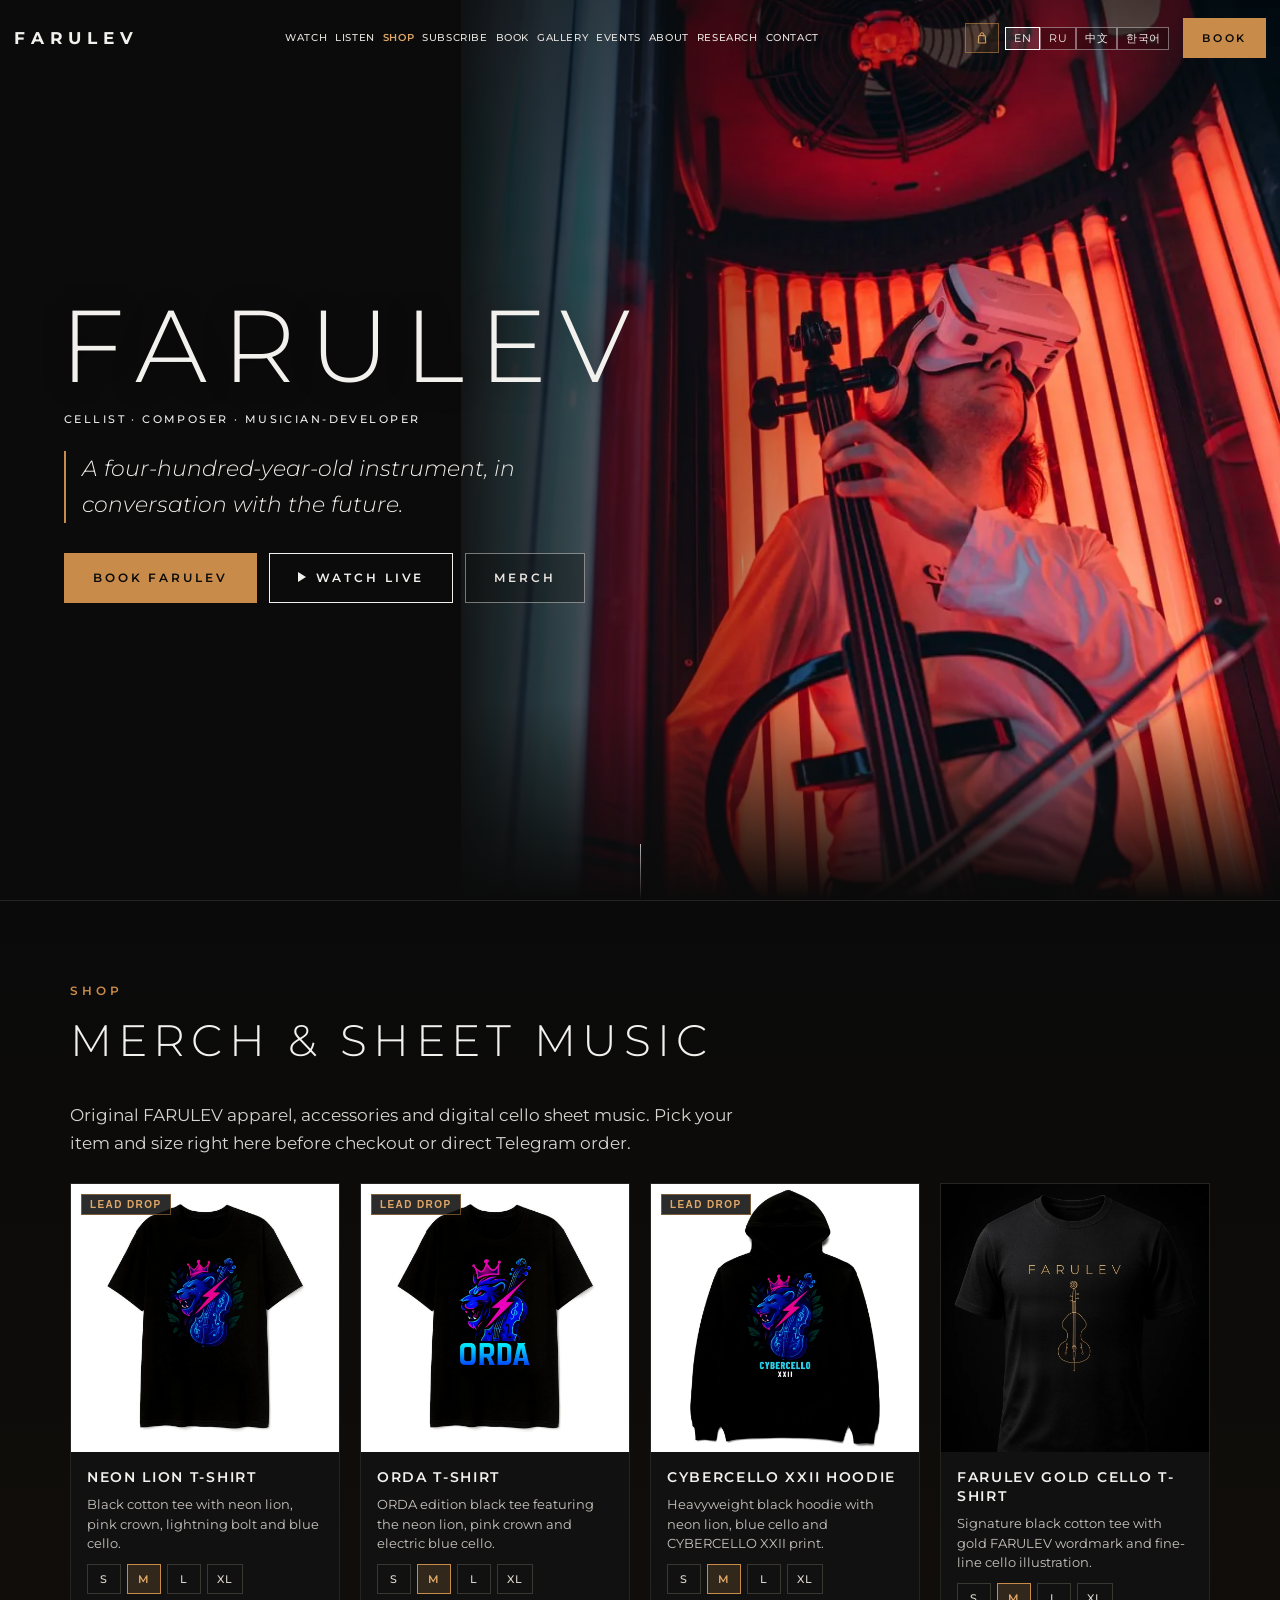
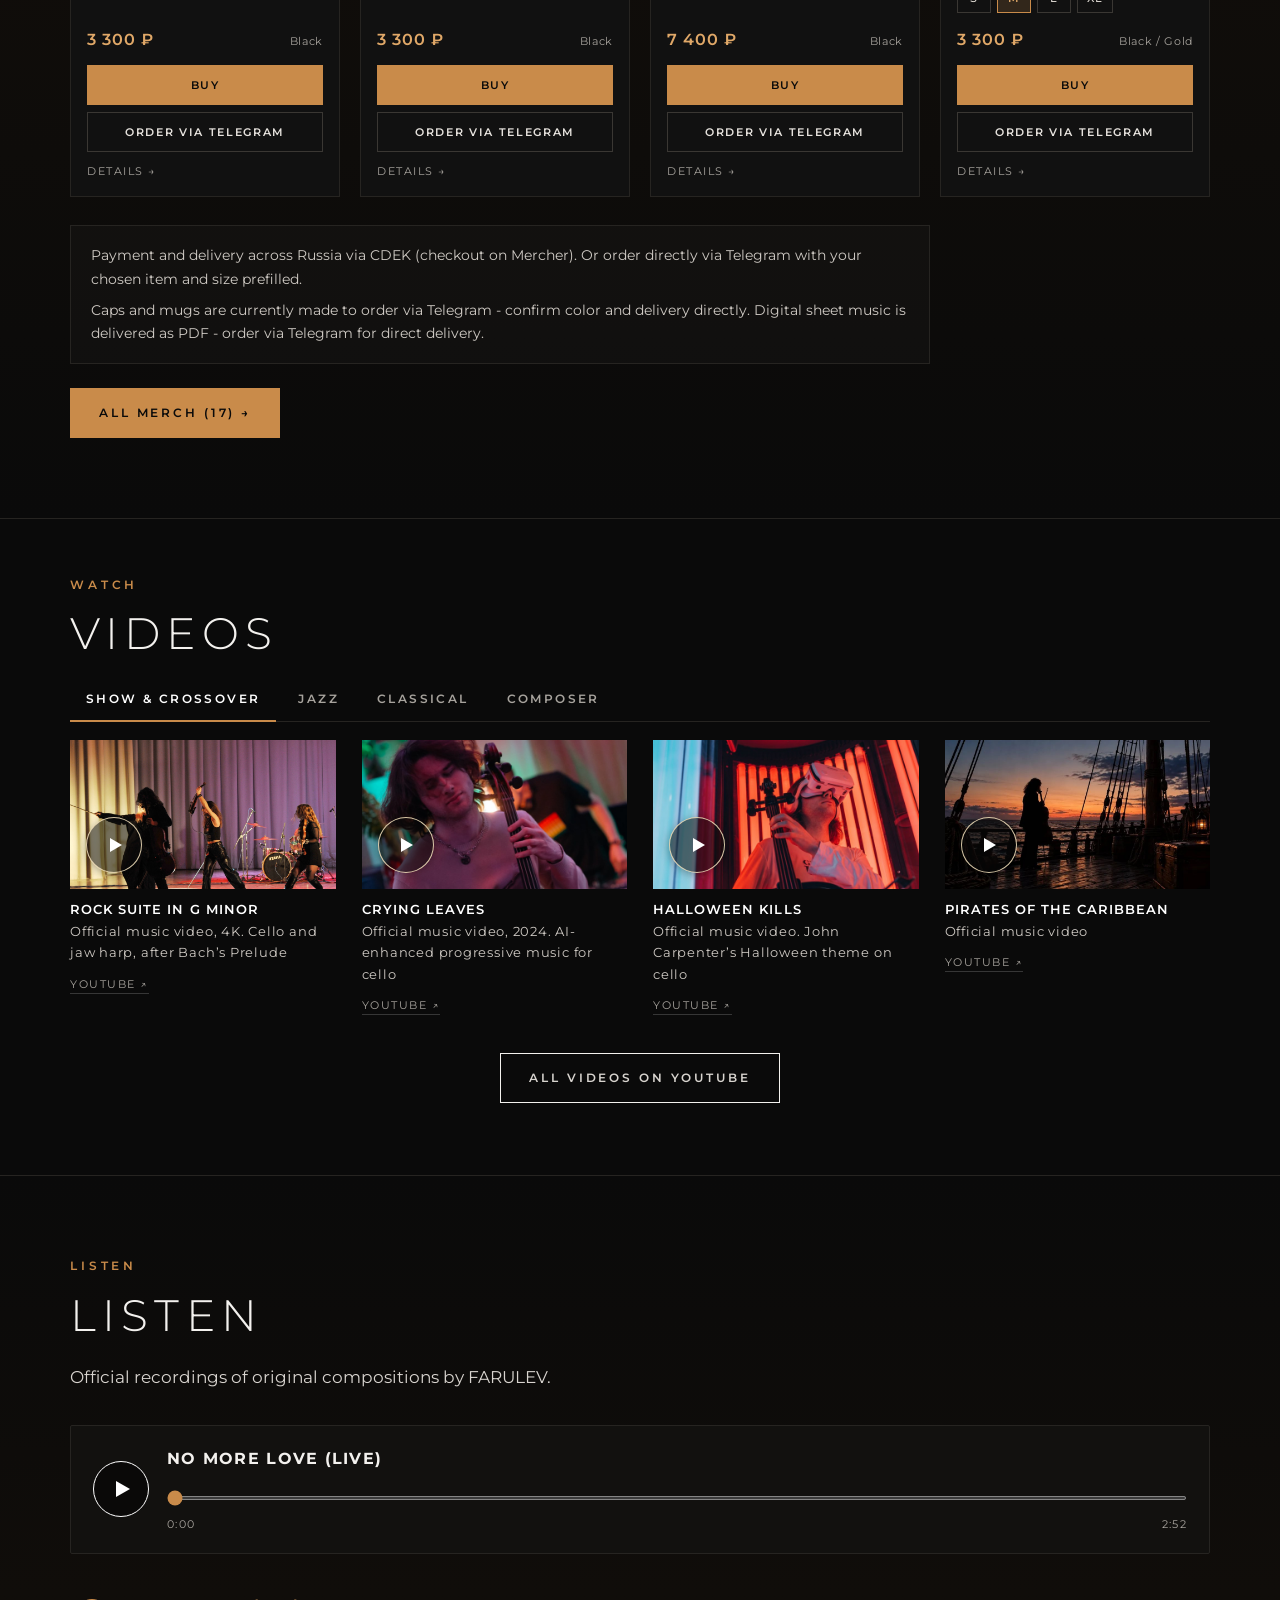
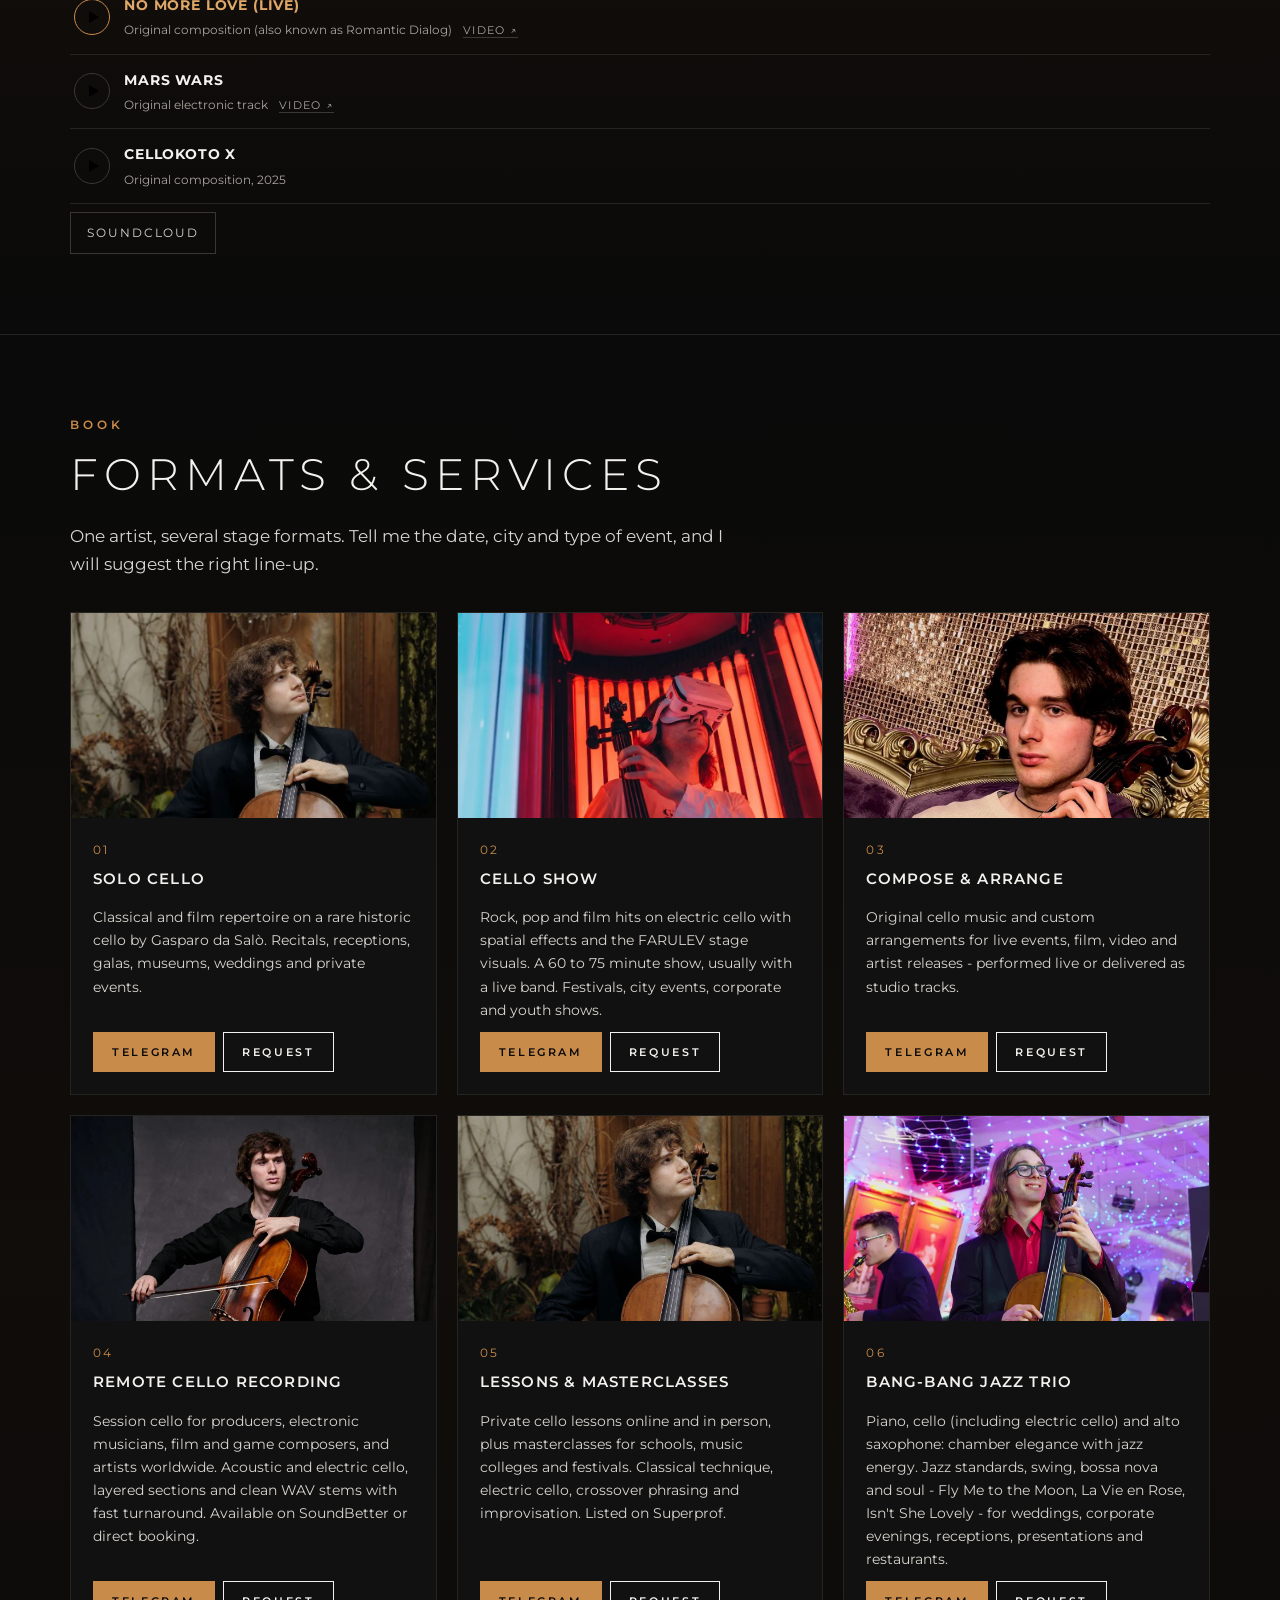
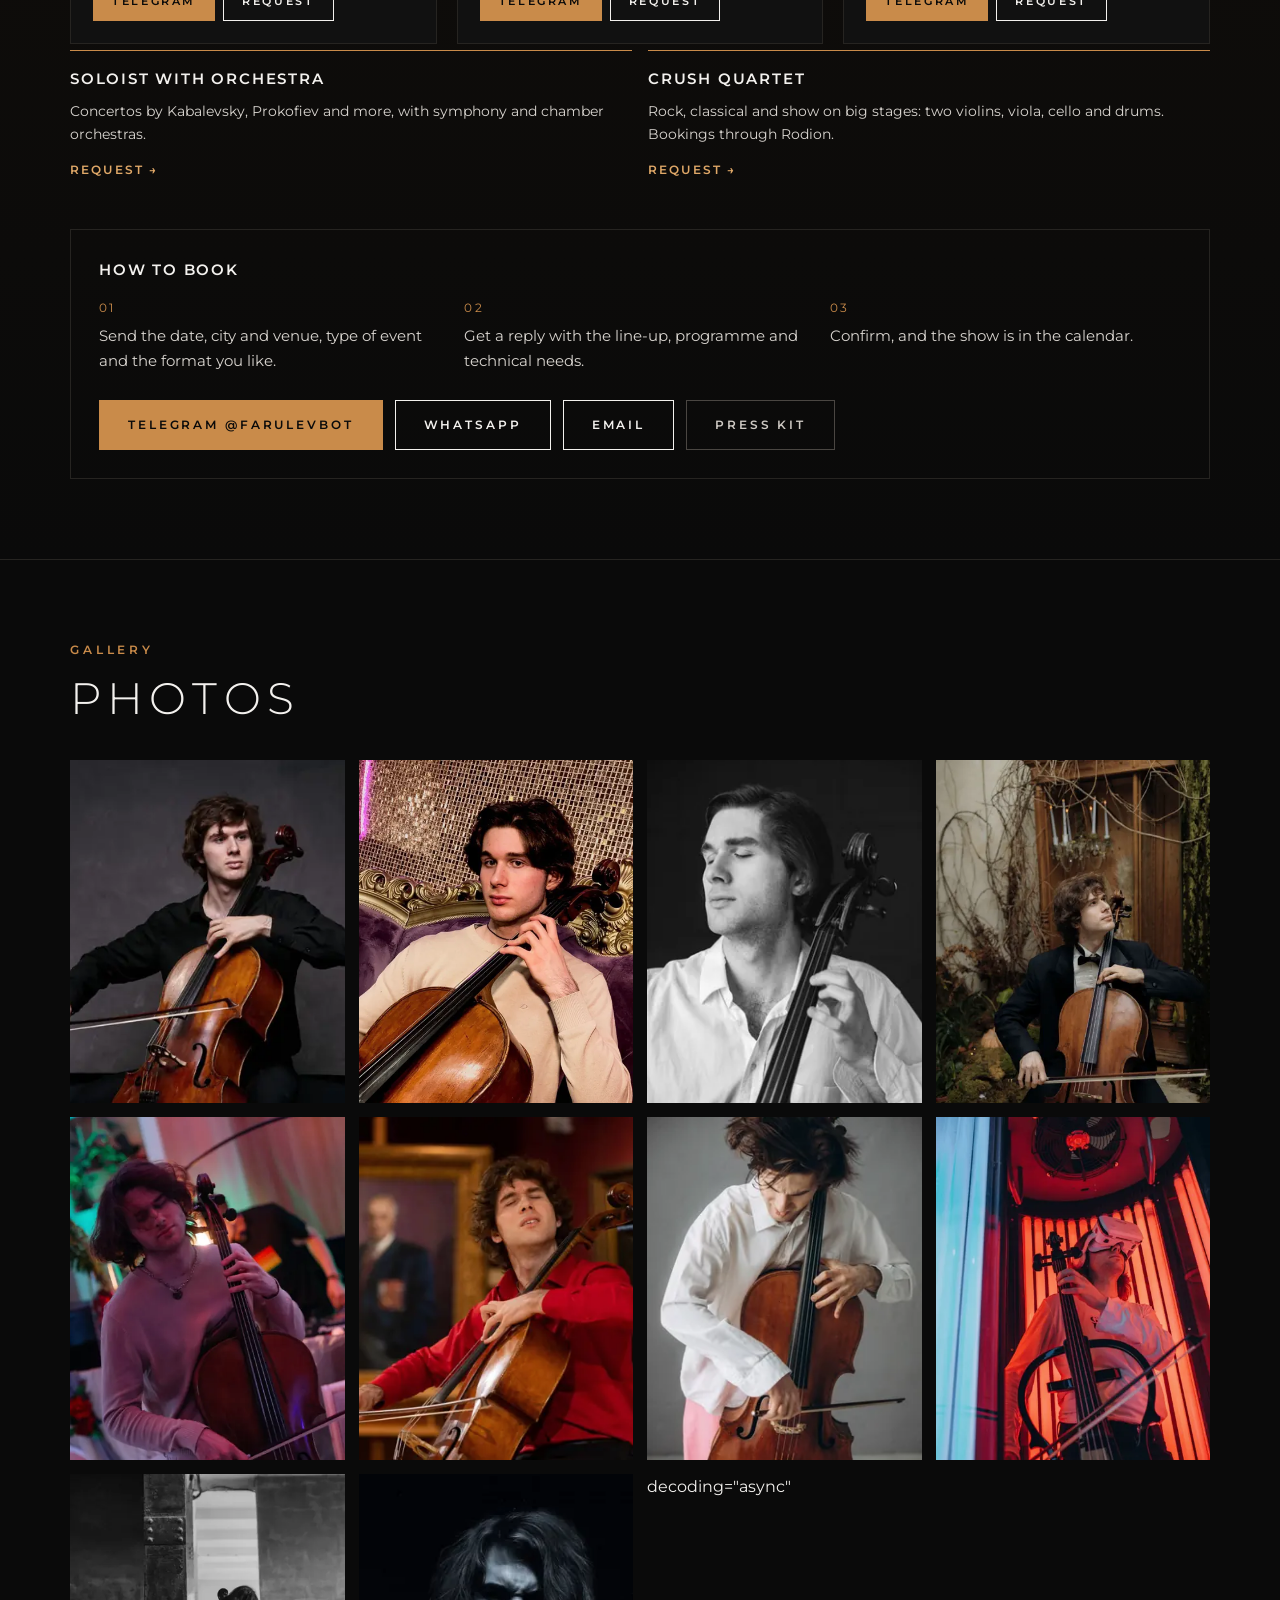
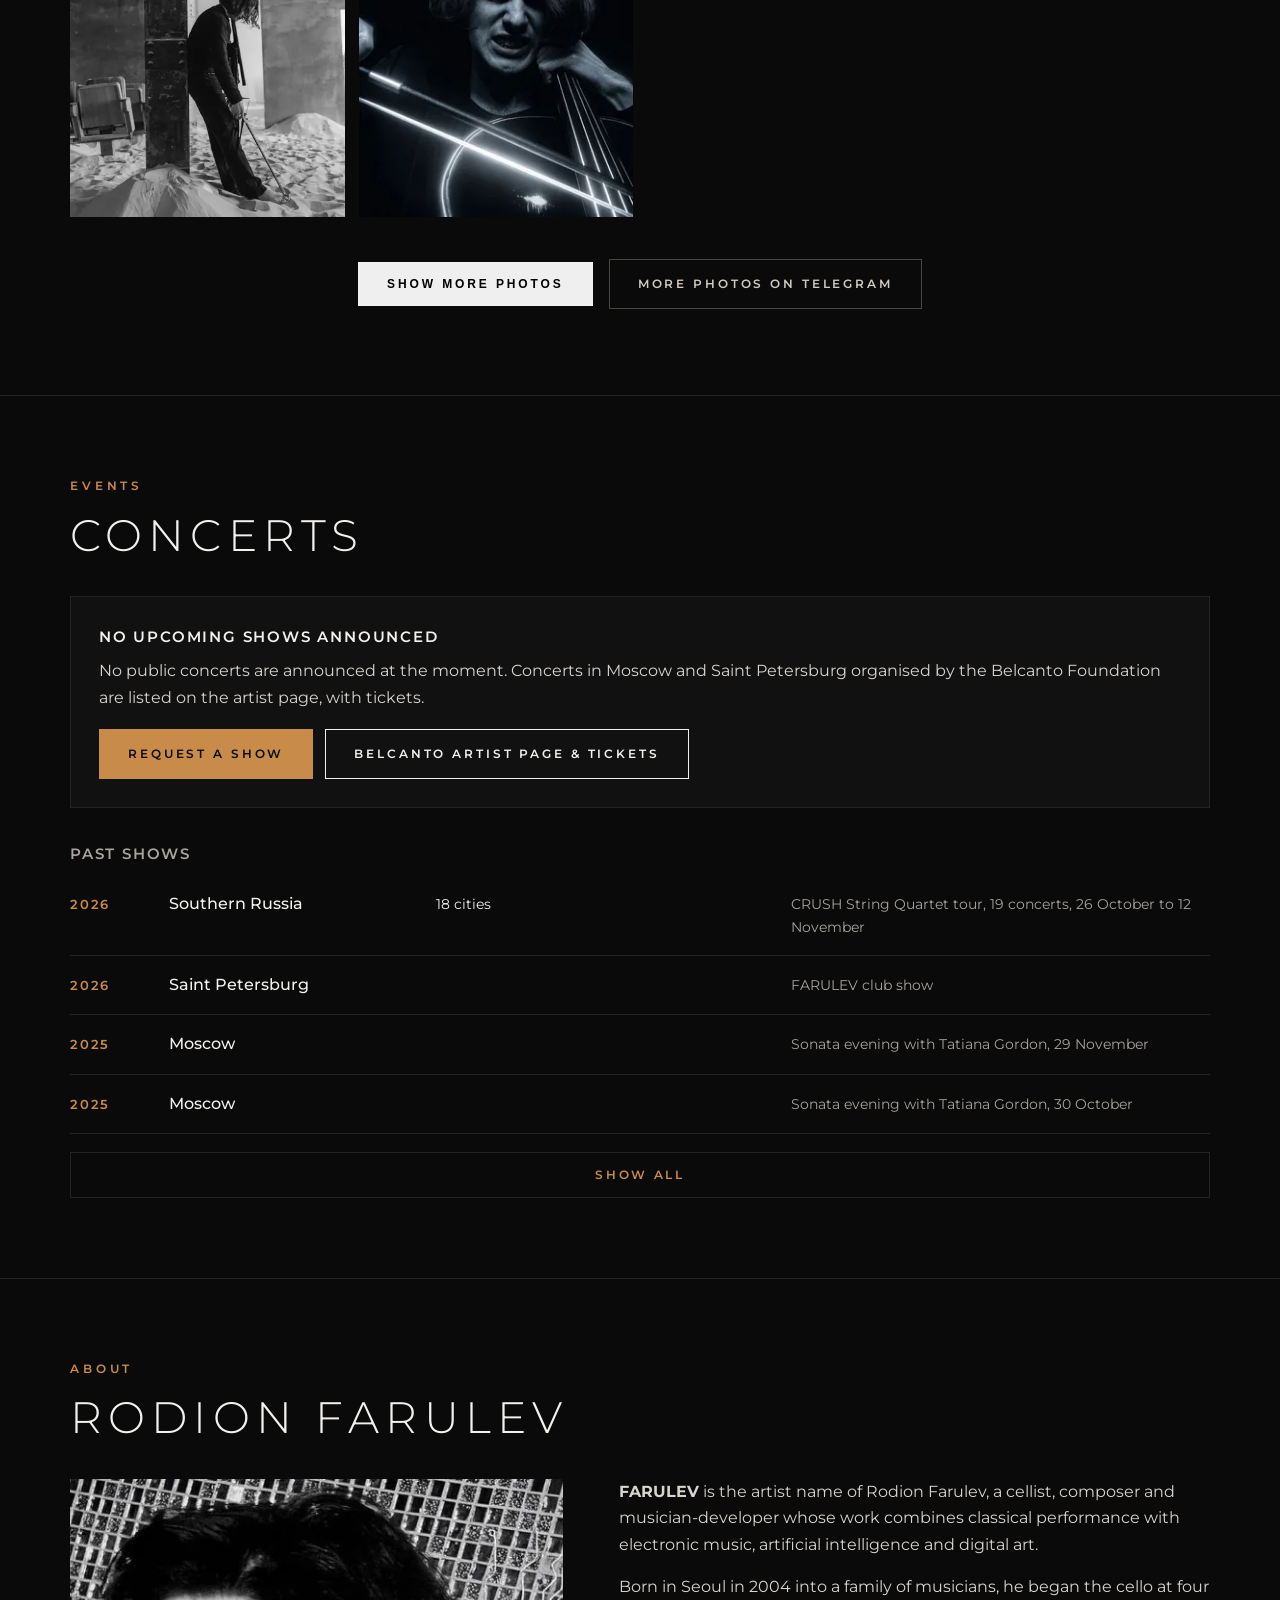
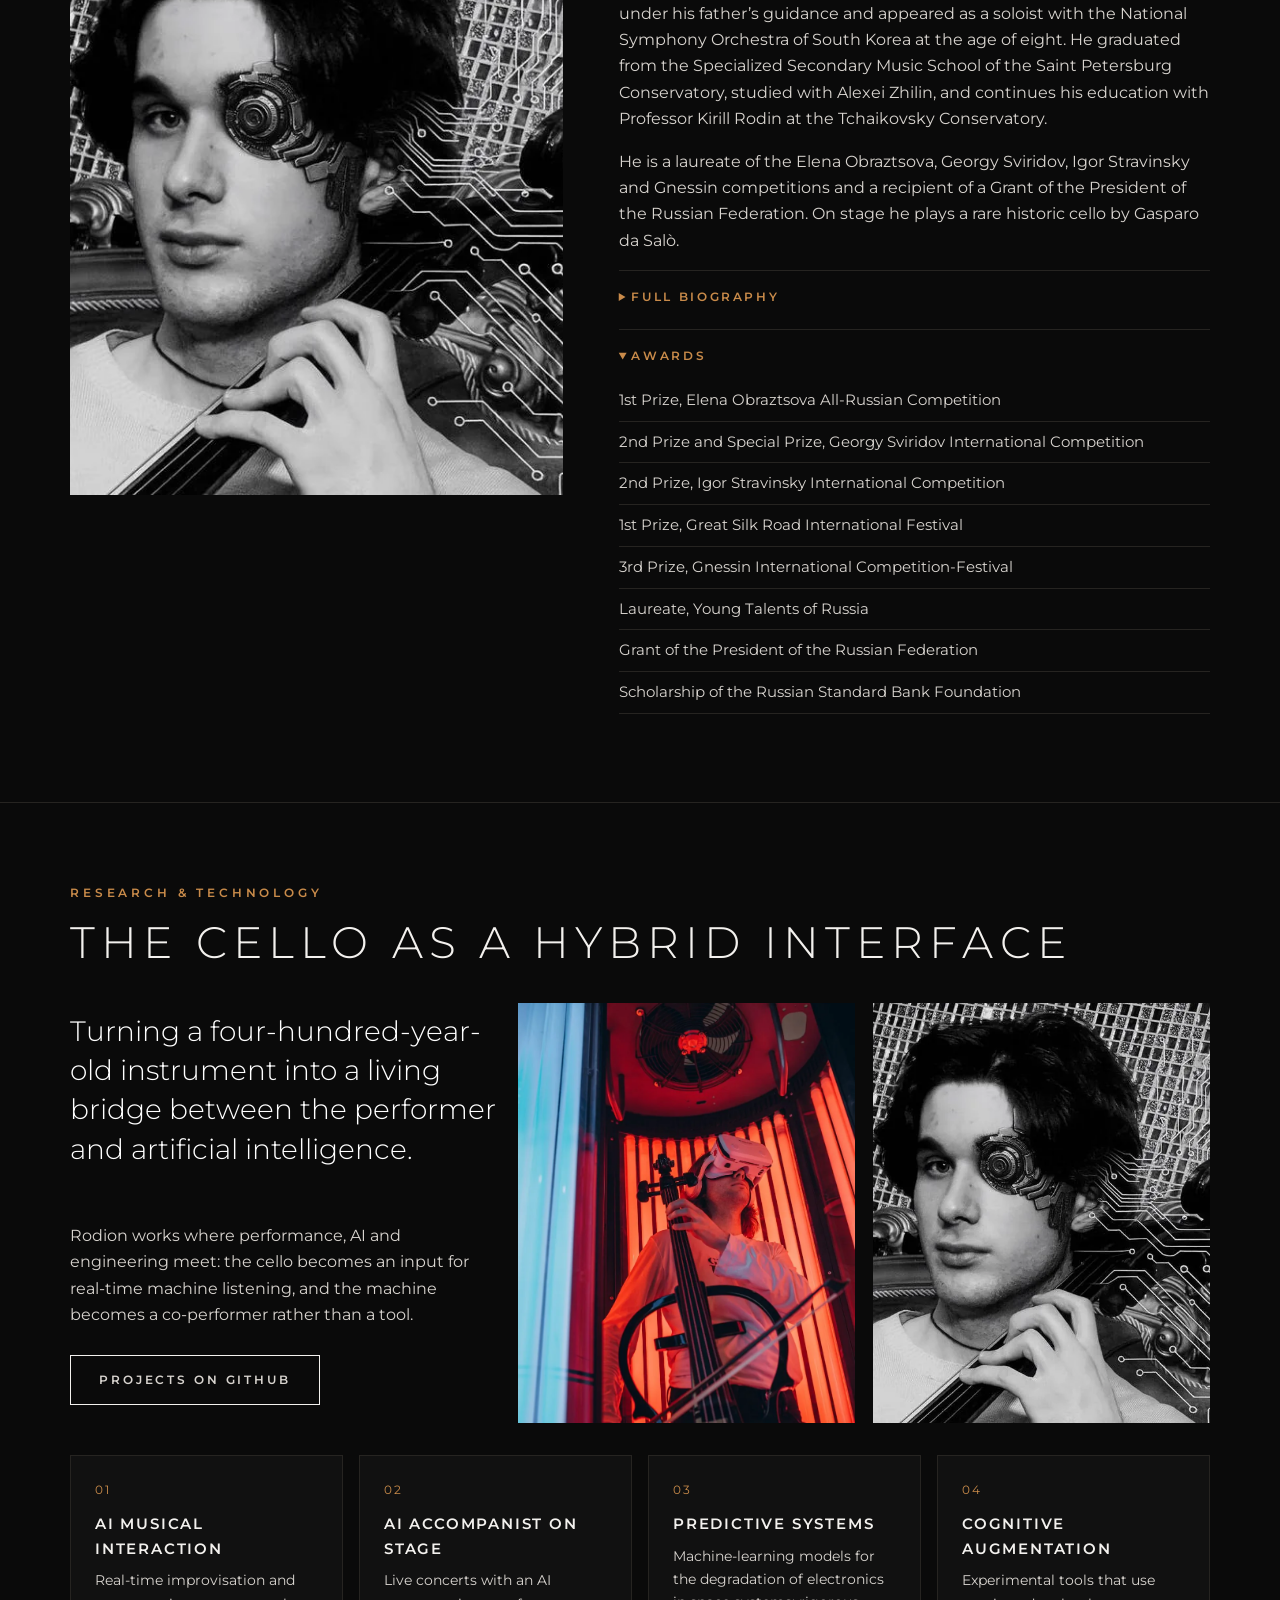
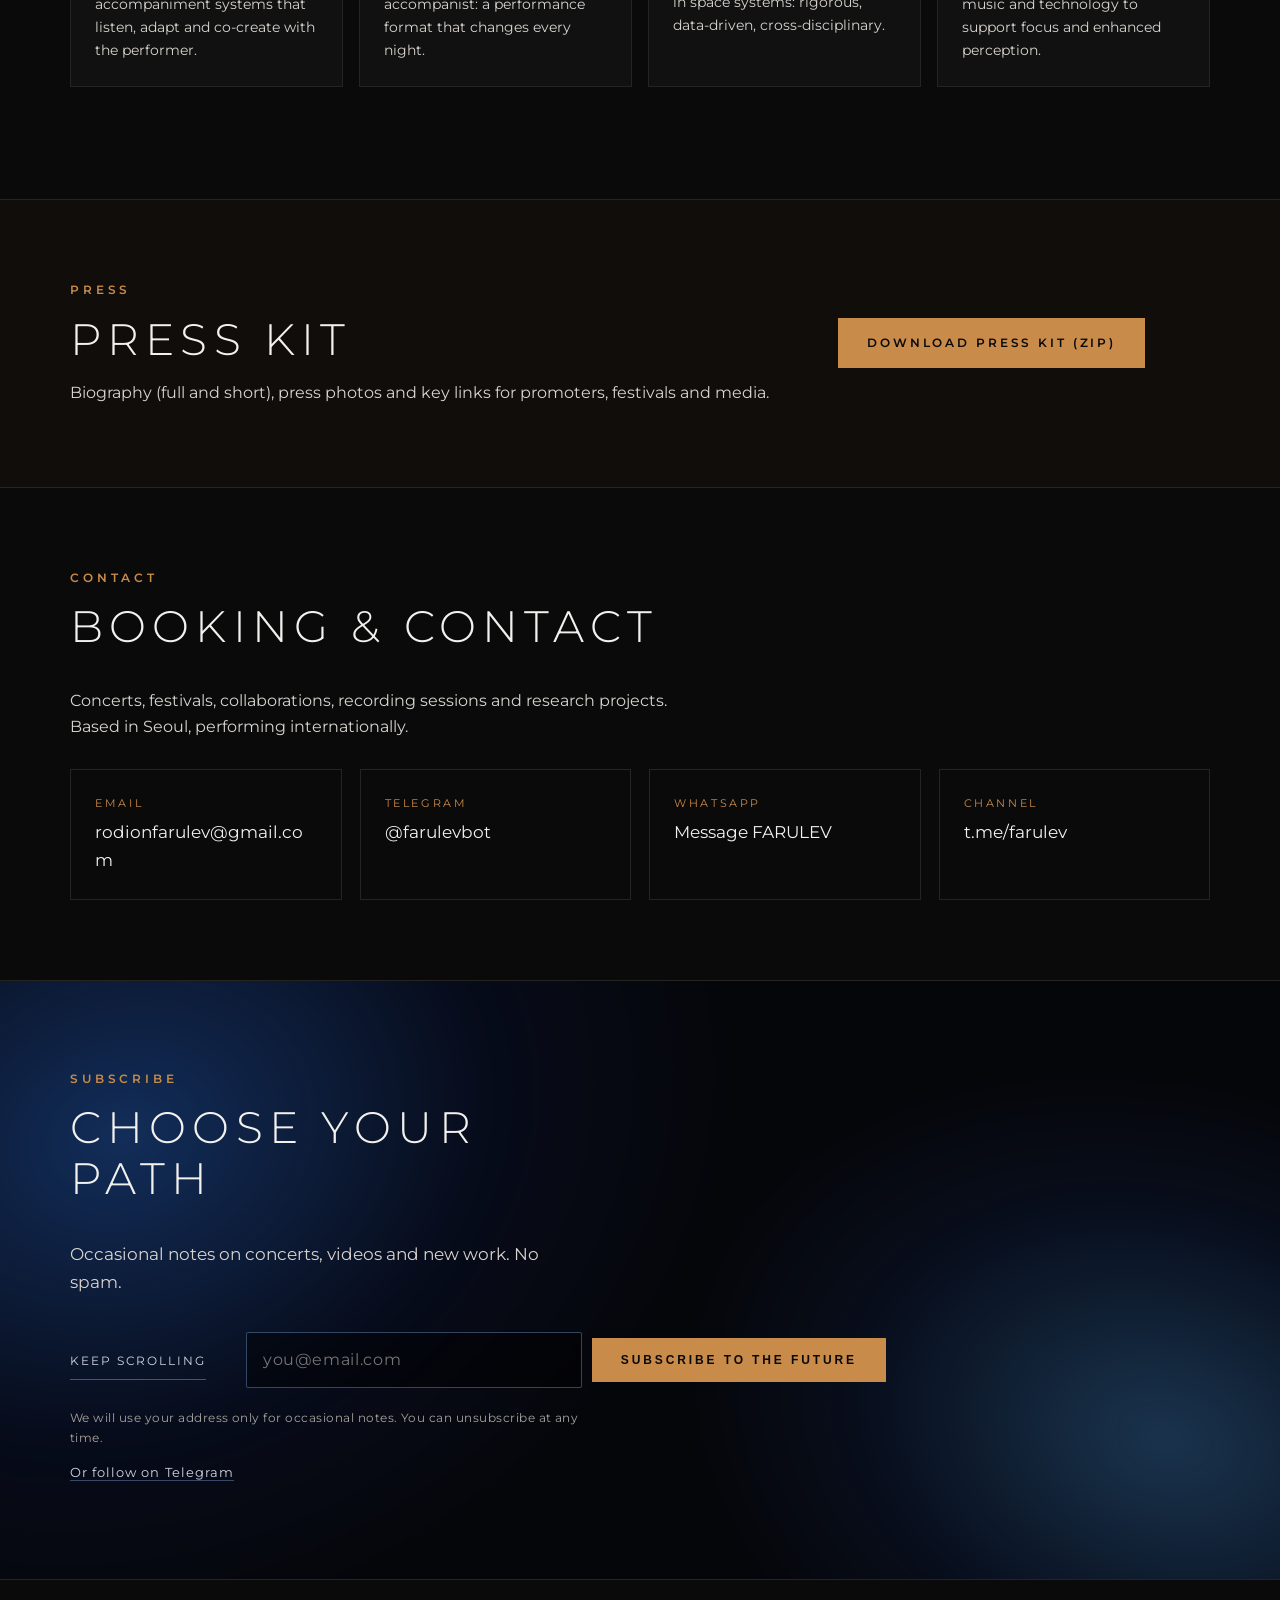
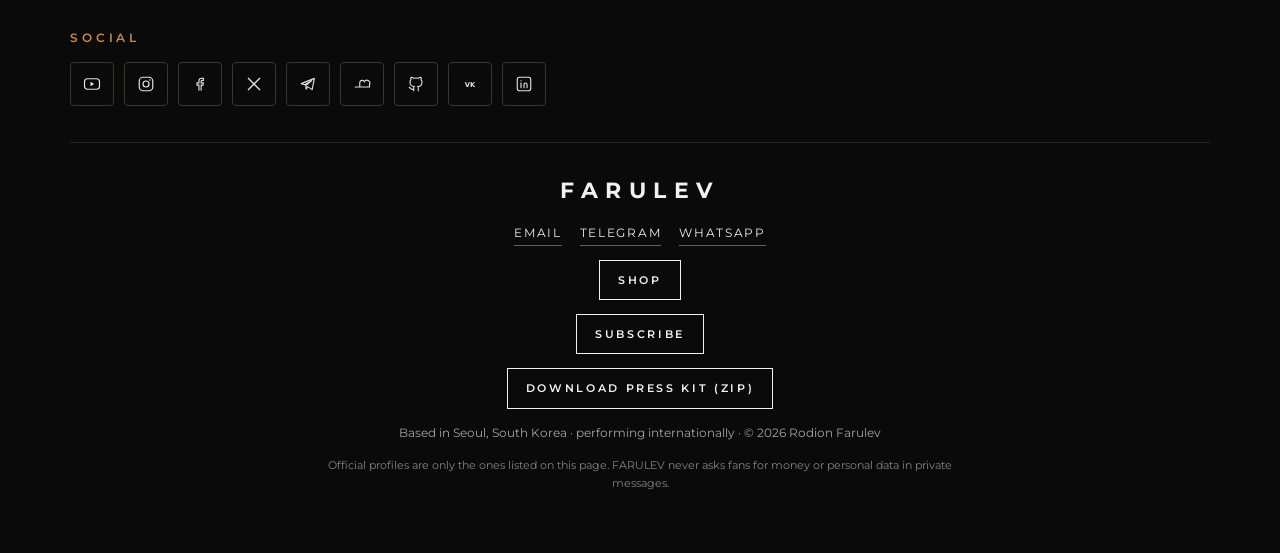
==== commit 657aa783: "Fix newsletter form 405 with FormSubmit AJAX signup The subscribe form posted to the site and GitHub" ====
--- a/index.html
+++ b/index.html
@@ -31,7 +31,7 @@
 <link href="https://fonts.googleapis.com/css2?family=Montserrat:ital,wght@0,200;0,300;0,400;0,500;0,600;0,700;1,300&amp;display=swap&amp;subset=cyrillic" rel="stylesheet">
 <link rel="preload" as="image" href="/assets/img/hero-slide-vr-mobile.d25738831a.webp?v=d25738831a" media="(max-width:699px)" type="image/webp">
 <link rel="preload" as="image" href="/assets/img/hero-slide-vr.374fdefdcc.webp?v=374fdefdcc" media="(min-width:700px)" type="image/webp">
-<link rel="stylesheet" href="/assets/css/style.css?v=2b204b2882">
+<link rel="stylesheet" href="/assets/css/style.css?v=cc1706f5fe">
 <script type="application/ld+json">{"@context": "https://schema.org", "@graph": [{"@type": "Person", "@id": "https://farulev.com/#person", "name": "Rodion Farulev", "alternateName": ["FARULEV", "Родион Фарулев"], "url": "https://farulev.com/", "image": "https://farulev.com/assets/img/og-image.jpg?v=759cbd2135", "jobTitle": "Cellist, composer, musician-developer", "birthPlace": {"@type": "Place", "name": "Seoul, South Korea"}, "homeLocation": {"@type": "Place", "name": "Seoul, South Korea"}, "email": "mailto:rodionfarulev@gmail.com", "knowsAbout": ["Cello", "Classical music", "Electronic music", "Artificial intelligence", "Machine learning"], "sameAs": ["https://www.youtube.com/@CyberFarulev", "https://www.instagram.com/cyberfarulev/", "https://www.facebook.com/celle0n", "https://x.com/farulevcello", "https://t.me/farulev", "https://soundcloud.com/farulev", "https://github.com/farulev", "https://vk.com/farulev", "https://www.linkedin.com/in/celleon/", "https://www.belcantofund.com/people/rodion-farulev/"]}, {"@type": "MusicGroup", "@id": "https://farulev.com/#artist", "name": "FARULEV", "genre": ["Classical", "Crossover", "Rock", "Jazz"], "url": "https://farulev.com/", "image": "https://farulev.com/assets/img/og-image.jpg?v=759cbd2135", "member": {"@id": "https://farulev.com/#person"}, "sameAs": ["https://www.youtube.com/@CyberFarulev", "https://www.instagram.com/cyberfarulev/", "https://www.facebook.com/celle0n", "https://x.com/farulevcello", "https://t.me/farulev", "https://soundcloud.com/farulev", "https://github.com/farulev", "https://vk.com/farulev", "https://www.linkedin.com/in/celleon/"]}, {"@type": "WebSite", "url": "https://farulev.com/", "name": "FARULEV", "inLanguage": ["en", "zh-CN", "ko", "ru"]}]}</script>
 </head>
 <body>
@@ -122,7 +122,7 @@
  <div class="contact-grid"><a class="c" href="mailto:rodionfarulev@gmail.com"><span class="l">Email</span><span class="v">rodionfarulev@gmail.com</span></a><a class="c" href="https://t.me/farulevbot" target=_blank rel=noopener><span class="l">Telegram</span><span class="v">@farulevbot</span></a><a class="c" href="https://wa.me/message/OKL5R6RD77RZG1" target=_blank rel=noopener><span class="l">WhatsApp</span><span class="v">Message FARULEV</span></a><a class="c" href="https://t.me/farulev" target=_blank rel=noopener><span class="l">Channel</span><span class="v">t.me/farulev</span></a></div>
 </div></section>
 
-<section id="subscribe" class="subscribe"><div class="wrap"><p class="kicker">Subscribe</p><h2>Choose your path</h2><p class="lead">Occasional notes on concerts, videos and new work. No spam.</p><div class="sub-paths"><a class="sub-keep" href="#footer">Keep scrolling</a><form class="sub-form" action="#" method="post"><label class="sr" for="sub-email">Email</label><input id="sub-email" type="email" name="email" autocomplete="email" required placeholder="you@email.com"><input type="hidden" name="embed" value="1"><button type="submit" class="btn acc">Subscribe to the future</button></form></div><p class="sub-note">Check your inbox and confirm your email to finish signing up. You can unsubscribe at any time.</p><p class="sub-tg"><a href="https://t.me/farulev" target="_blank" rel="noopener">Or follow on Telegram</a></p></div></section>
+<section id="subscribe" class="subscribe"><div class="wrap"><p class="kicker">Subscribe</p><h2>Choose your path</h2><p class="lead">Occasional notes on concerts, videos and new work. No spam.</p><div class="sub-paths"><a class="sub-keep" href="#footer">Keep scrolling</a><form class="sub-form" action="https://formsubmit.co/rodionfarulev@gmail.com" method="post" data-ajax="https://formsubmit.co/ajax/rodionfarulev@gmail.com"><label class="sr" for="sub-email">Email</label><input id="sub-email" type="email" name="email" autocomplete="email" required placeholder="you@email.com"><input class="sub-honey" type="text" name="_honey" tabindex="-1" autocomplete="off" aria-hidden="true"><input type="hidden" name="_subject" value="New FARULEV subscriber"><input type="hidden" name="_captcha" value="false"><input type="hidden" name="_template" value="table"><button type="submit" class="btn acc">Subscribe to the future</button><p class="sub-ok" hidden role="status">Thank you. You are on the list.</p><p class="sub-err" hidden role="alert">Could not send just now. Please try again in a moment.</p></form></div><p class="sub-note">We will use your address only for occasional notes. You can unsubscribe at any time.</p><p class="sub-tg"><a href="https://t.me/farulev" target="_blank" rel="noopener">Or follow on Telegram</a></p></div></section>
 </main>
 <footer id="footer"><div class="wrap">
  <div class="fgrid only-soc">
@@ -141,6 +141,6 @@
 <div class="mbar"><a href="#book" class="acc" aria-label="Book"><span class="mi"><svg viewBox="0 0 24 24" aria-hidden="true"><rect x="5" y="3.5" width="14" height="17" rx="1.5" fill="none" stroke="currentColor" stroke-width="1.7"/><path d="M8 8h8M8 12h8M8 16h5" fill="none" stroke="currentColor" stroke-width="1.7" stroke-linecap="round"/></svg></span><span class="ml">Book</span></a><a href="https://t.me/farulevbot" target="_blank" rel="noopener" class="" aria-label="Telegram"><span class="mi"><svg viewBox="0 0 24 24" aria-hidden="true"><path d="M3 11.5L20.5 4.5 17.5 19.5 11.5 15.5 9.5 19 9 14 17 7.5 7.5 13z" fill="none" stroke="currentColor" stroke-width="1.6" stroke-linejoin="round"/></svg></span><span class="ml">TG</span></a><a href="https://wa.me/message/OKL5R6RD77RZG1" target="_blank" rel="noopener" class="" aria-label="WhatsApp"><span class="mi"><svg viewBox="0 0 24 24" aria-hidden="true"><path d="M5 19l1.2-3.2A8 8 0 1 1 19 12a8 8 0 0 1-11.2 7.3L5 19z" fill="none" stroke="currentColor" stroke-width="1.7"/><path d="M9.2 9.8c.2-.5.3-.8.8-.8h.6c.2 0 .4.2.5.5l.5 1.2c.1.3 0 .5-.2.7l-.5.5c.4.8 1.2 1.6 2 2l.5-.5c.2-.2.5-.3.7-.2l1.2.5c.3.1.5.3.5.5v.6c0 .5-.3.6-.8.8A6 6 0 0 1 9.2 9.8z" fill="currentColor"/></svg></span><span class="ml">WA</span></a><a href="mailto:rodionfarulev@gmail.com" class="" aria-label="Email"><span class="mi"><svg viewBox="0 0 24 24" aria-hidden="true"><rect x="3.5" y="5.5" width="17" height="13" rx="1.5" fill="none" stroke="currentColor" stroke-width="1.7"/><path d="M4 7l8 6 8-6" fill="none" stroke="currentColor" stroke-width="1.7" stroke-linejoin="round"/></svg></span><span class="ml">Mail</span></a></div>
 <div class="lb" role="dialog" aria-modal="true"><button class="x" aria-label="Close">&times;</button><button class="pv" aria-label="Previous">&#8249;</button><img alt=""><button class="nx" aria-label="Next">&#8250;</button></div>
 <div class="pmodal" role="dialog" aria-modal="true" aria-labelledby="pm-title"><div class="pm-box"><button type="button" class="pm-close" aria-label="Close">&times;</button><div class="pm-gal"><div class="pm-main"><img src="" alt=""></div><div class="pm-thumbs" hidden></div></div><div class="pm-body"><p class="pm-k"></p><h3 class="pm-title" id="pm-title"></h3><p class="pm-price"></p><p class="pm-color"></p><p class="pm-desc"></p><div class="pm-sz-wrap"><p class="pm-sz-label">Size</p><div class="sizes pm-sizes" role="radiogroup" aria-label="Size"></div></div><div class="pacts"><a class="btn acc xs pm-buy" href="https://farulev.mercher.pro" target="_blank" rel="noopener">Buy</a><a class="btn xs tg-btn tg-order pm-tg" href="https://t.me/farulevbot" target="_blank" rel="noopener">Order via Telegram</a></div><p class="pm-note"></p></div></div></div><script id="shop-data" type="application/json">{"store_url": "https://farulev.mercher.pro", "tg_base": "https://t.me/farulevbot", "email": "rodionfarulev@gmail.com", "china": false, "kicker": "Shop", "buy_label": "Buy", "tg_label": "Order via Telegram", "order_prefix": "Order: ", "delivery_note": "Payment and delivery across Russia via CDEK (checkout on Mercher). Or order directly via Telegram with your chosen item and size prefilled.", "mto_note": "Caps and mugs are currently made to order via Telegram - confirm color and delivery directly.", "digital_note": "Digital sheet music is delivered as PDF - order via Telegram for direct delivery.", "products": [{"id": "lion-tee", "cat": "apparel", "name": "Neon Lion T-shirt", "desc": "Black cotton tee with neon lion, pink crown, lightning bolt and blue cello.", "alt": "Black T-shirt with neon lion, pink crown, pink lightning and blue cello", "color": "Black", "badge": "Lead drop", "price_fmt": "3 300 ₽", "sizes": ["S", "M", "L", "XL"], "img": "/assets/img/merch/lion-tee.webp?v=1c8a59f39d", "gallery": ["/assets/img/merch/lion-tee.webp?v=1c8a59f39d", "/assets/img/merch/print-lion-tee.webp?v=36d2a46560"], "buy_url": "https://farulev.mercher.pro/g/futbolka-farulev-lion", "made_to_order": false, "digital": false}, {"id": "orda-tee", "cat": "apparel", "name": "ORDA T-shirt", "desc": "ORDA edition black tee featuring the neon lion, pink crown and electric blue cello.", "alt": "Black ORDA T-shirt with neon lion and blue cello artwork", "color": "Black", "badge": "Lead drop", "price_fmt": "3 300 ₽", "sizes": ["S", "M", "L", "XL"], "img": "/assets/img/merch/orda-tee.webp?v=99c5e25ebb", "gallery": ["/assets/img/merch/orda-tee.webp?v=99c5e25ebb", "/assets/img/merch/print-orda-tee.webp?v=7f3a30c4da"], "buy_url": "https://farulev.mercher.pro/g/futbolka-orda", "made_to_order": false, "digital": false}, {"id": "cybercello-xxii-hoodie", "cat": "apparel", "name": "CYBERCELLO XXII Hoodie", "desc": "Heavyweight black hoodie with neon lion, blue cello and CYBERCELLO XXII print.", "alt": "Black hoodie with neon lion, blue cello and CYBERCELLO XXII lettering", "color": "Black", "badge": "Lead drop", "price_fmt": "7 400 ₽", "sizes": ["S", "M", "L", "XL"], "img": "/assets/img/merch/cybercello-xxii-hoodie.webp?v=4284ab2d23", "gallery": ["/assets/img/merch/cybercello-xxii-hoodie.webp?v=4284ab2d23", "/assets/img/merch/print-lion-hoodie.webp?v=57c17f85d9"], "buy_url": "https://farulev.mercher.pro/g/hudi-cybercello-xxii", "made_to_order": false, "digital": false}, {"id": "farulev-gold-tee", "cat": "apparel", "name": "FARULEV Gold Cello T-shirt", "desc": "Signature black cotton tee with gold FARULEV wordmark and fine-line cello illustration.", "alt": "Black T-shirt with gold FARULEV wordmark and line-art cello", "color": "Black / Gold", "badge": "", "price_fmt": "3 300 ₽", "sizes": ["S", "M", "L", "XL"], "img": "/assets/img/merch/farulev-gold-tee.webp?v=496a49717e", "gallery": ["/assets/img/merch/farulev-gold-tee.webp?v=496a49717e", "/assets/img/merch/print-tee-front.webp?v=d9c598821b"], "buy_url": "https://farulev.mercher.pro/g/futbolka-farulev-gold-cello", "made_to_order": false, "digital": false}]}</script>
-<script src="/assets/js/main.js?v=9835415245" defer></script>
+<script src="/assets/js/main.js?v=fbc73715a5" defer></script>
 </body>
 </html>
--- a/assets/css/style.css
+++ b/assets/css/style.css
@@ -312,6 +312,13 @@
 html[lang=zh-CN] .tab,html[lang=zh] .tab{font-family:Montserrat,"Noto Sans SC","PingFang SC","Microsoft YaHei",sans-serif;letter-spacing:.08em;text-transform:none}
 html[lang=zh-CN] .hero blockquote,html[lang=zh] .hero blockquote,
 html[lang=zh-CN] .hero h1,html[lang=zh] .hero h1{letter-spacing:.18em}
+
+/* ZH: word-break:keep-all makes long CJK clauses inflate .fmts min-content and overflow on narrow phones */
+html[lang=zh] .fmts,html[lang=zh-CN] .fmts{grid-template-columns:minmax(0,1fr)}
+html[lang=zh] .fmt,html[lang=zh-CN] .fmt{min-width:0;max-width:100%}
+html[lang=zh] .fmt .v,html[lang=zh] .fmt .sv,html[lang=zh] .fmt .fb,html[lang=zh] .fmt h3,html[lang=zh] .fmt p,
+html[lang=zh-CN] .fmt .v,html[lang=zh-CN] .fmt .sv,html[lang=zh-CN] .fmt .fb,html[lang=zh-CN] .fmt h3,html[lang=zh-CN] .fmt p{min-width:0;max-width:100%}
+html[lang=zh] .fmt h3,html[lang=zh] .fmt p,html[lang=zh-CN] .fmt h3,html[lang=zh-CN] .fmt p{overflow-wrap:anywhere;word-break:normal}
 .hero .tagline{font-size:15px;font-weight:300;color:#cfcac4;max-width:560px;margin:-10px 0 28px;letter-spacing:.04em;line-height:1.7}
 .follow{background:#0d0d0d}
 .qr-grid{display:grid;gap:28px;margin-top:8px}
@@ -378,6 +385,10 @@
 .sub-form input[type=email]{flex:1;min-width:200px;background:rgba(0,0,0,.45);border:1px solid rgba(140,190,255,.35);color:#fff;padding:14px 16px;font:inherit;letter-spacing:.04em;border-radius:2px}
 .sub-form input[type=email]:focus{outline:none;border-color:#8ec4ff;box-shadow:0 0 0 1px rgba(80,160,255,.4)}
 .sub-form .btn{white-space:nowrap}
+.sub-honey{position:absolute;left:-9999px;width:1px;height:1px;opacity:0;pointer-events:none}
+.sub-ok{margin:0;color:#dcecff;letter-spacing:.04em;line-height:1.5}
+.sub-err{margin:0;flex-basis:100%;color:#f0c8c8;font-size:13px;letter-spacing:.04em}
+.sub-form.is-sent input,.sub-form.is-sent .btn,.sub-form.is-sent .sub-honey,.sub-form.is-sent .sub-err{display:none}
 .sub-note{margin-top:20px;font-size:12px;color:var(--mut);max-width:520px;letter-spacing:.04em}
 @media(max-width:799px){.subscribe{padding:64px 0 72px}.sub-paths{gap:22px}}
 
